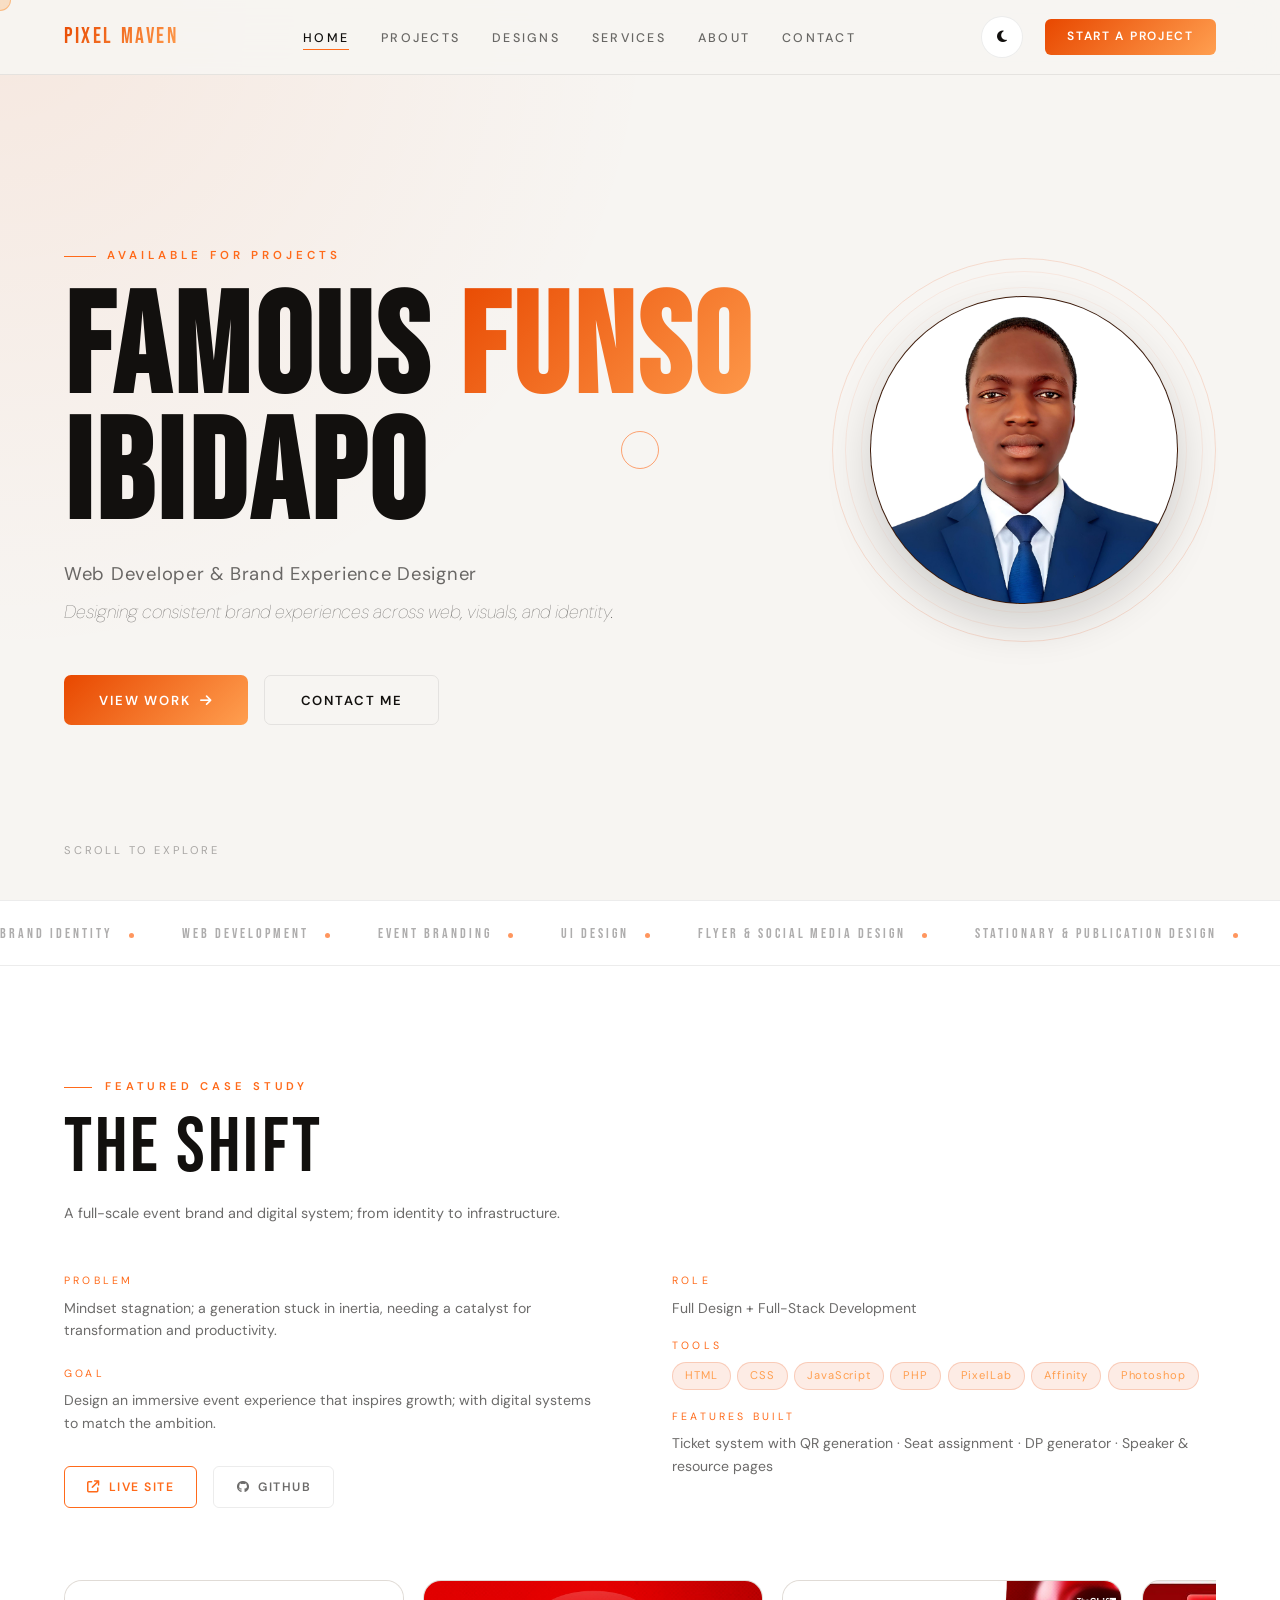
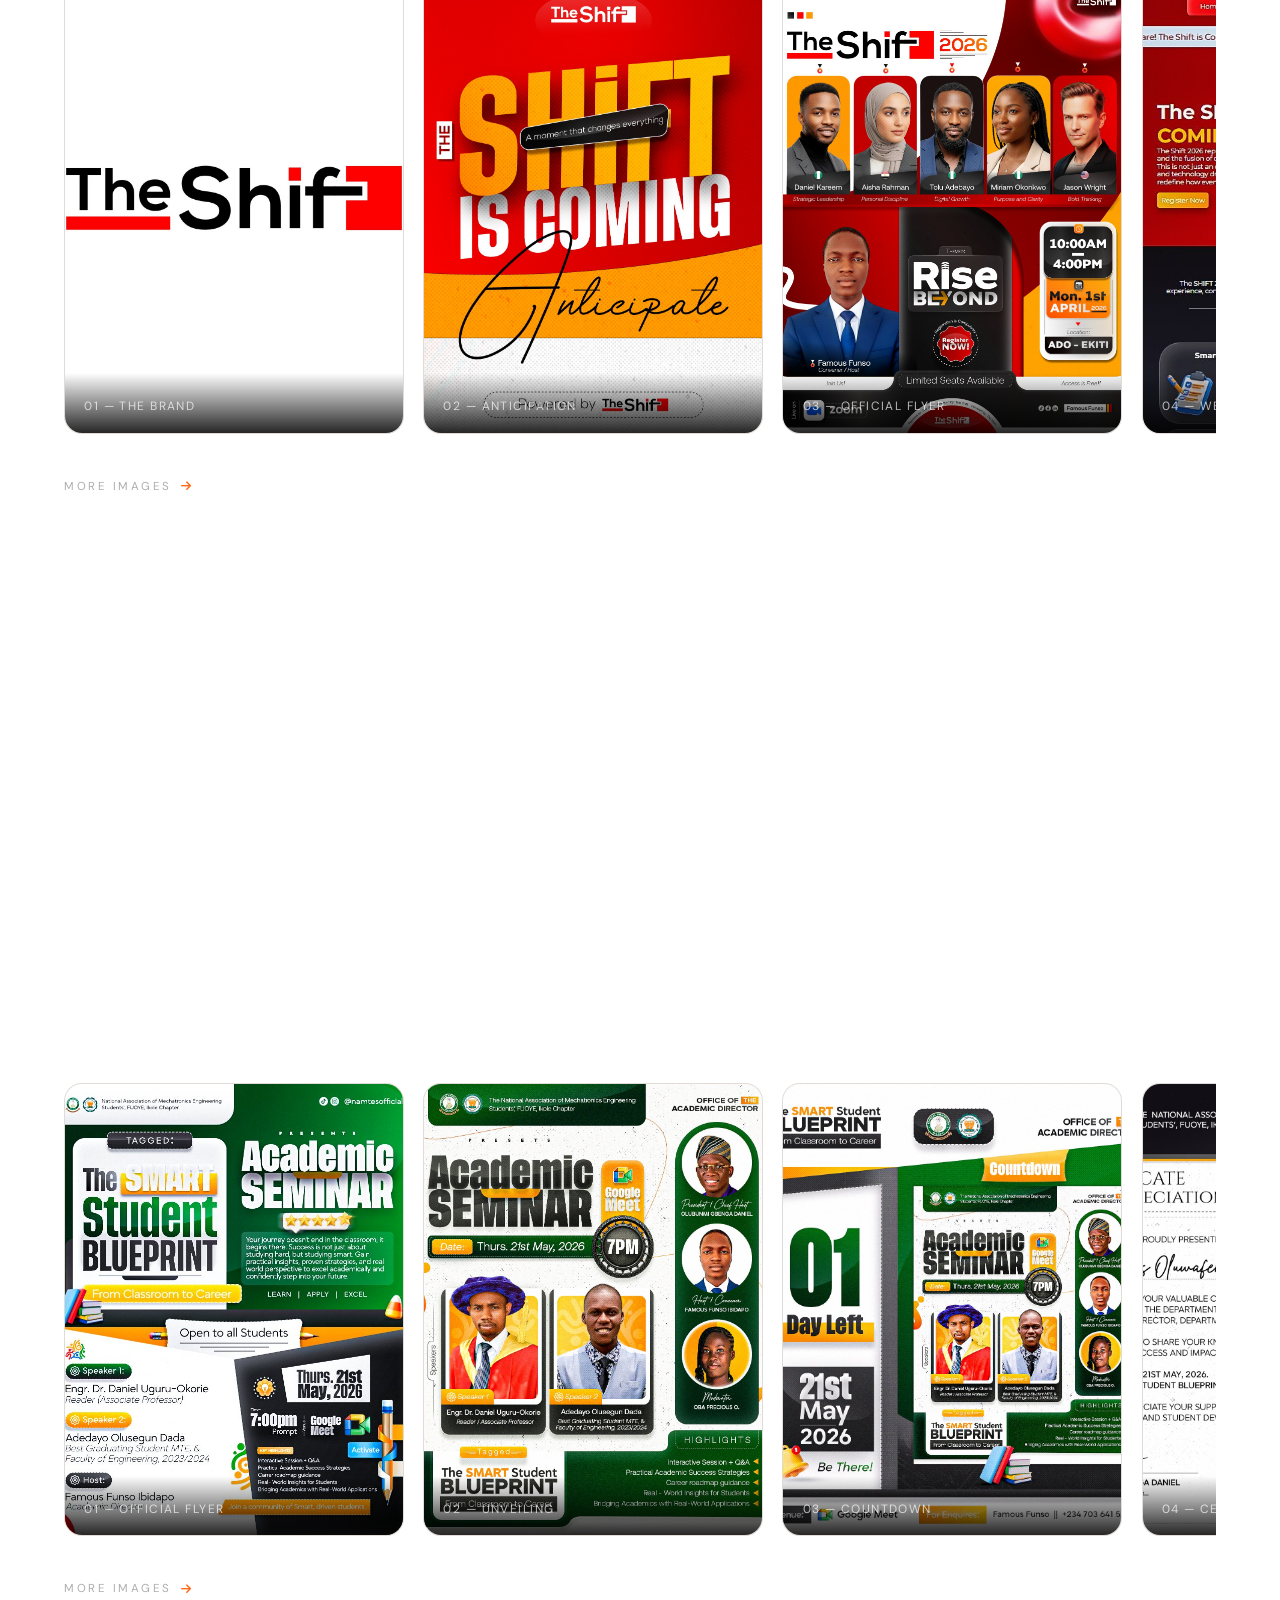
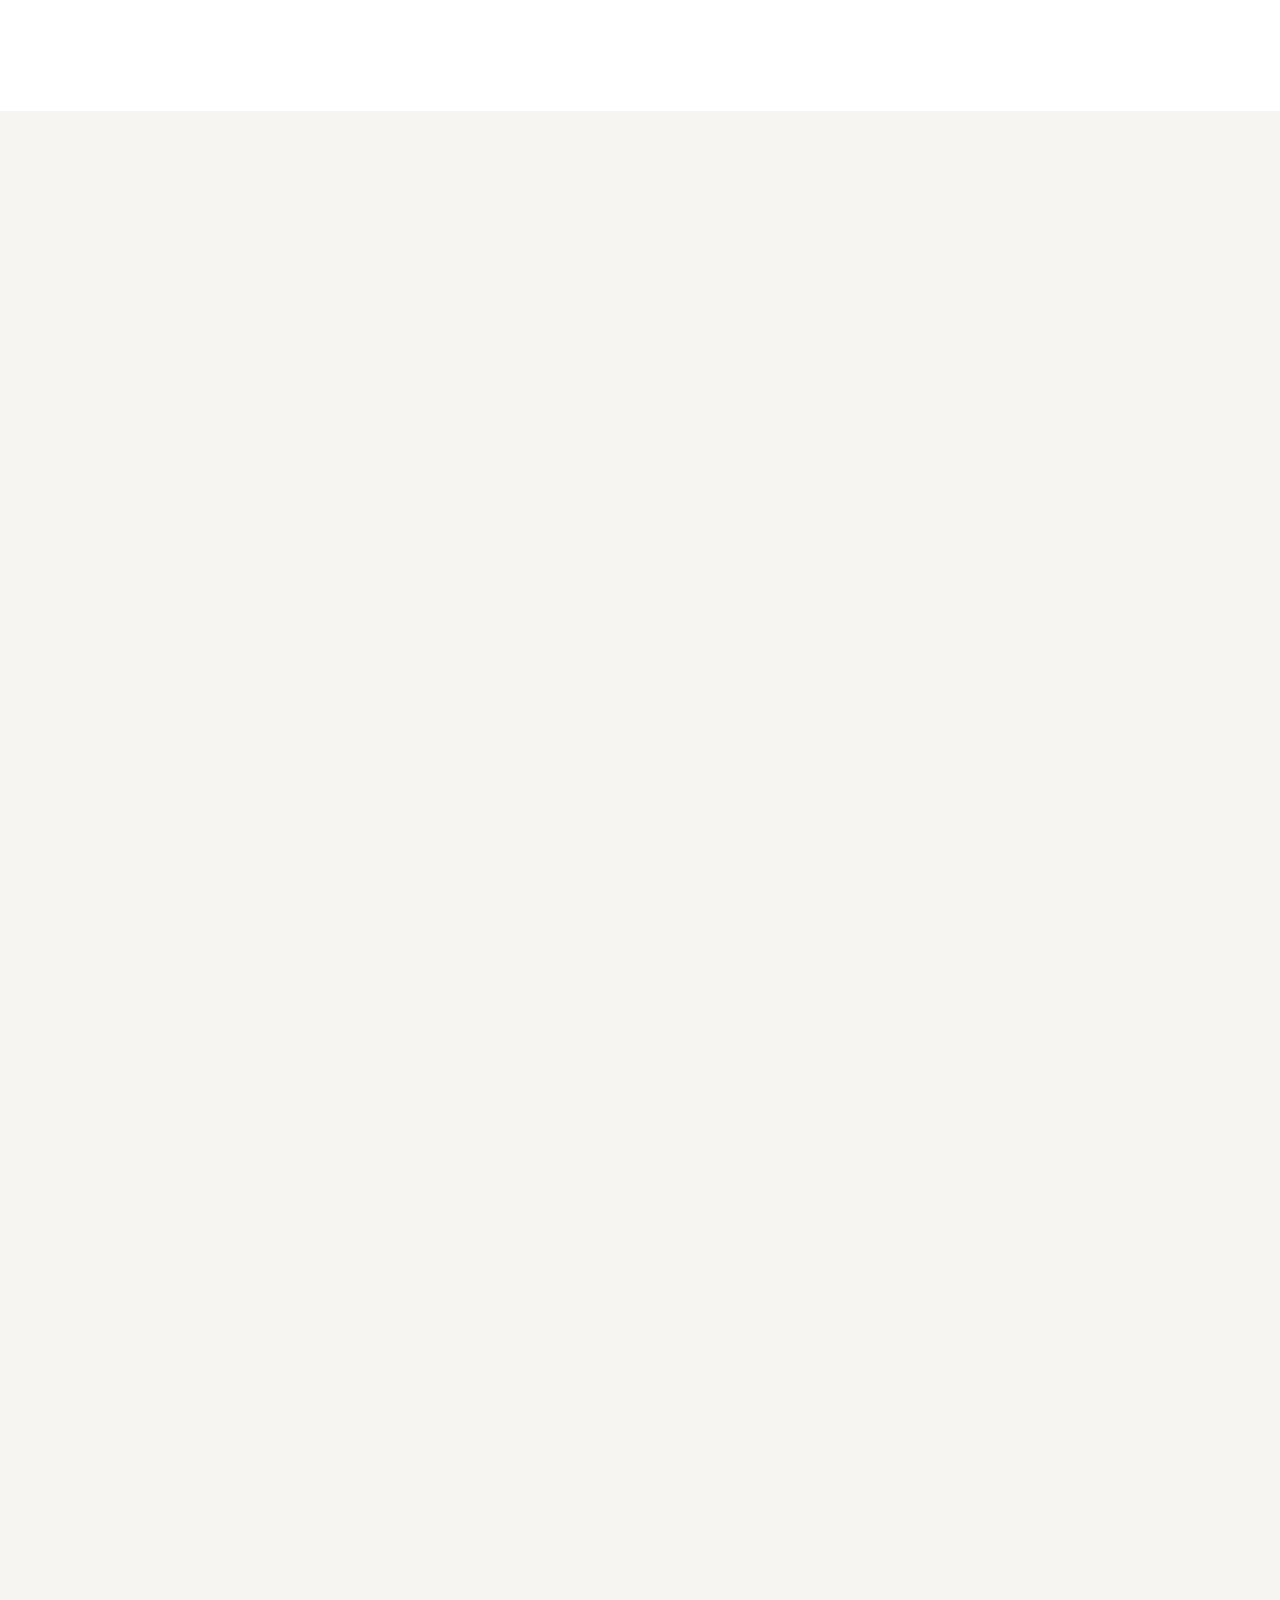
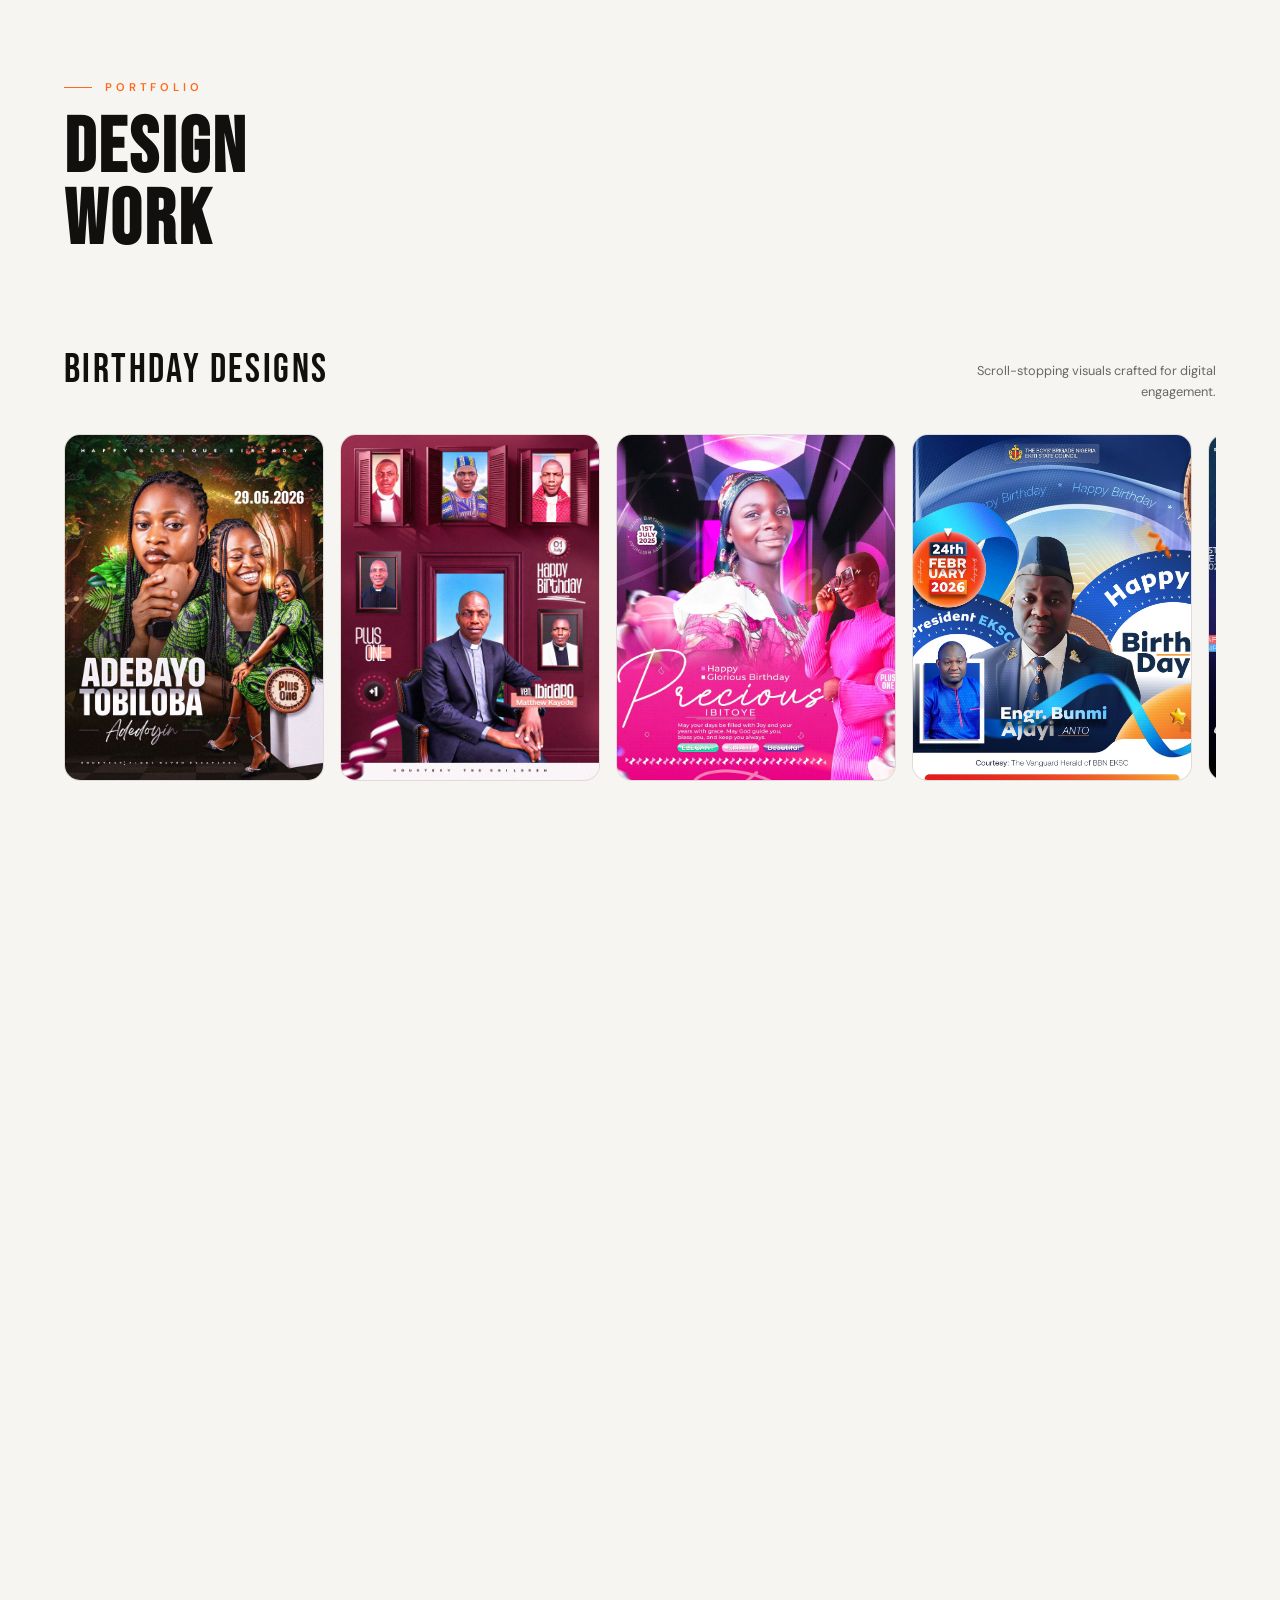
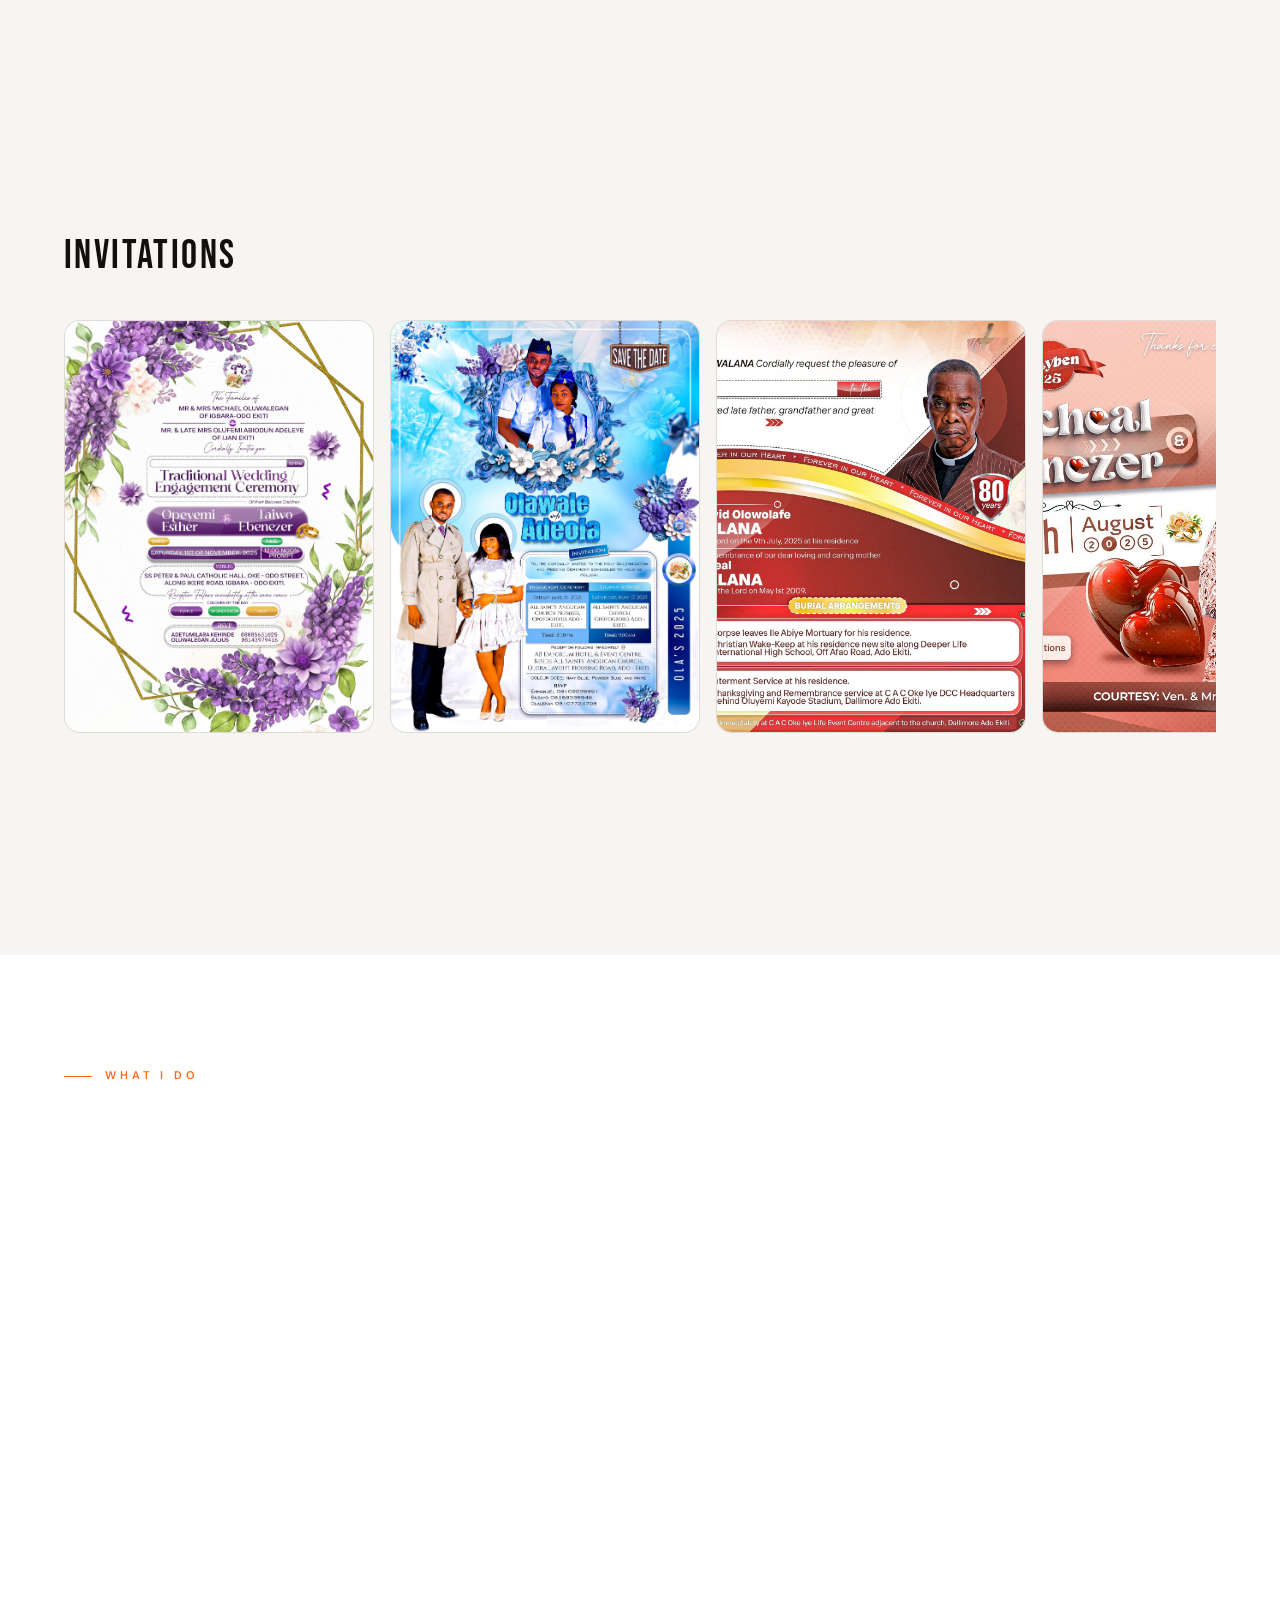
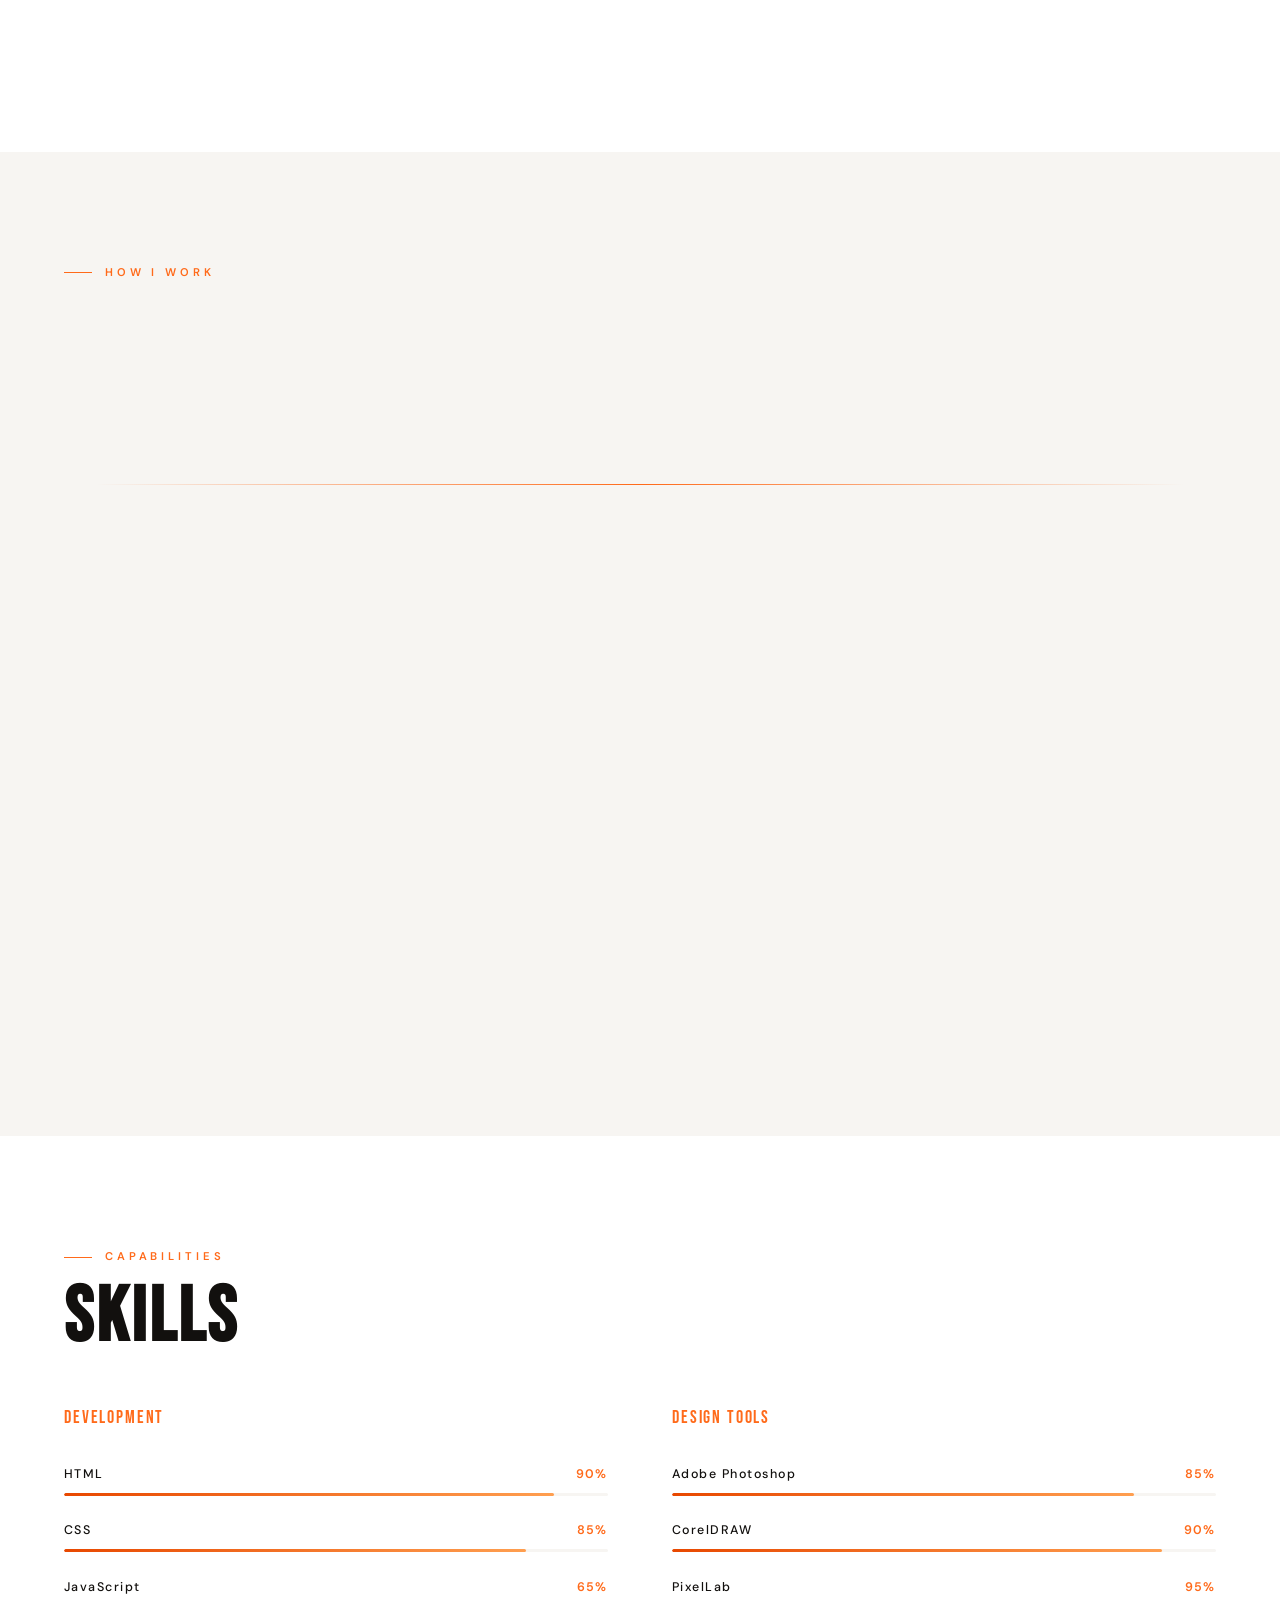
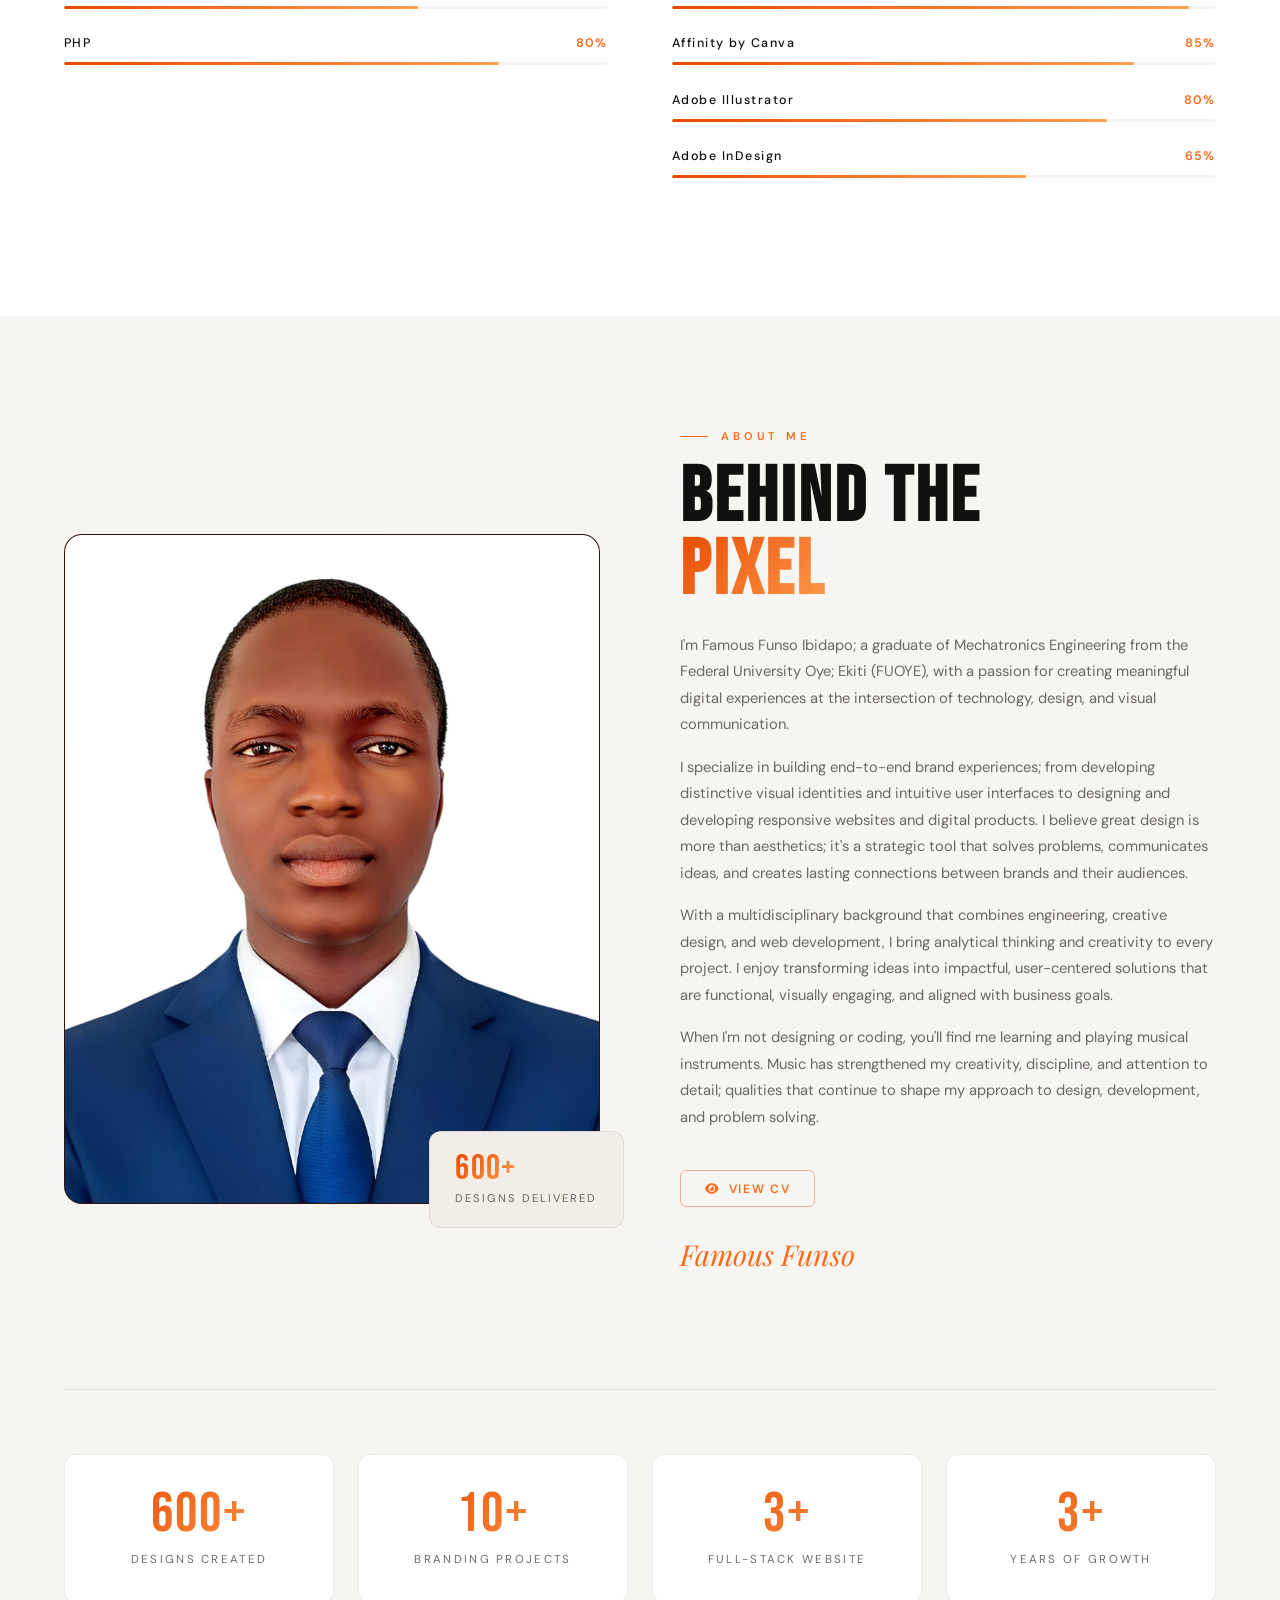
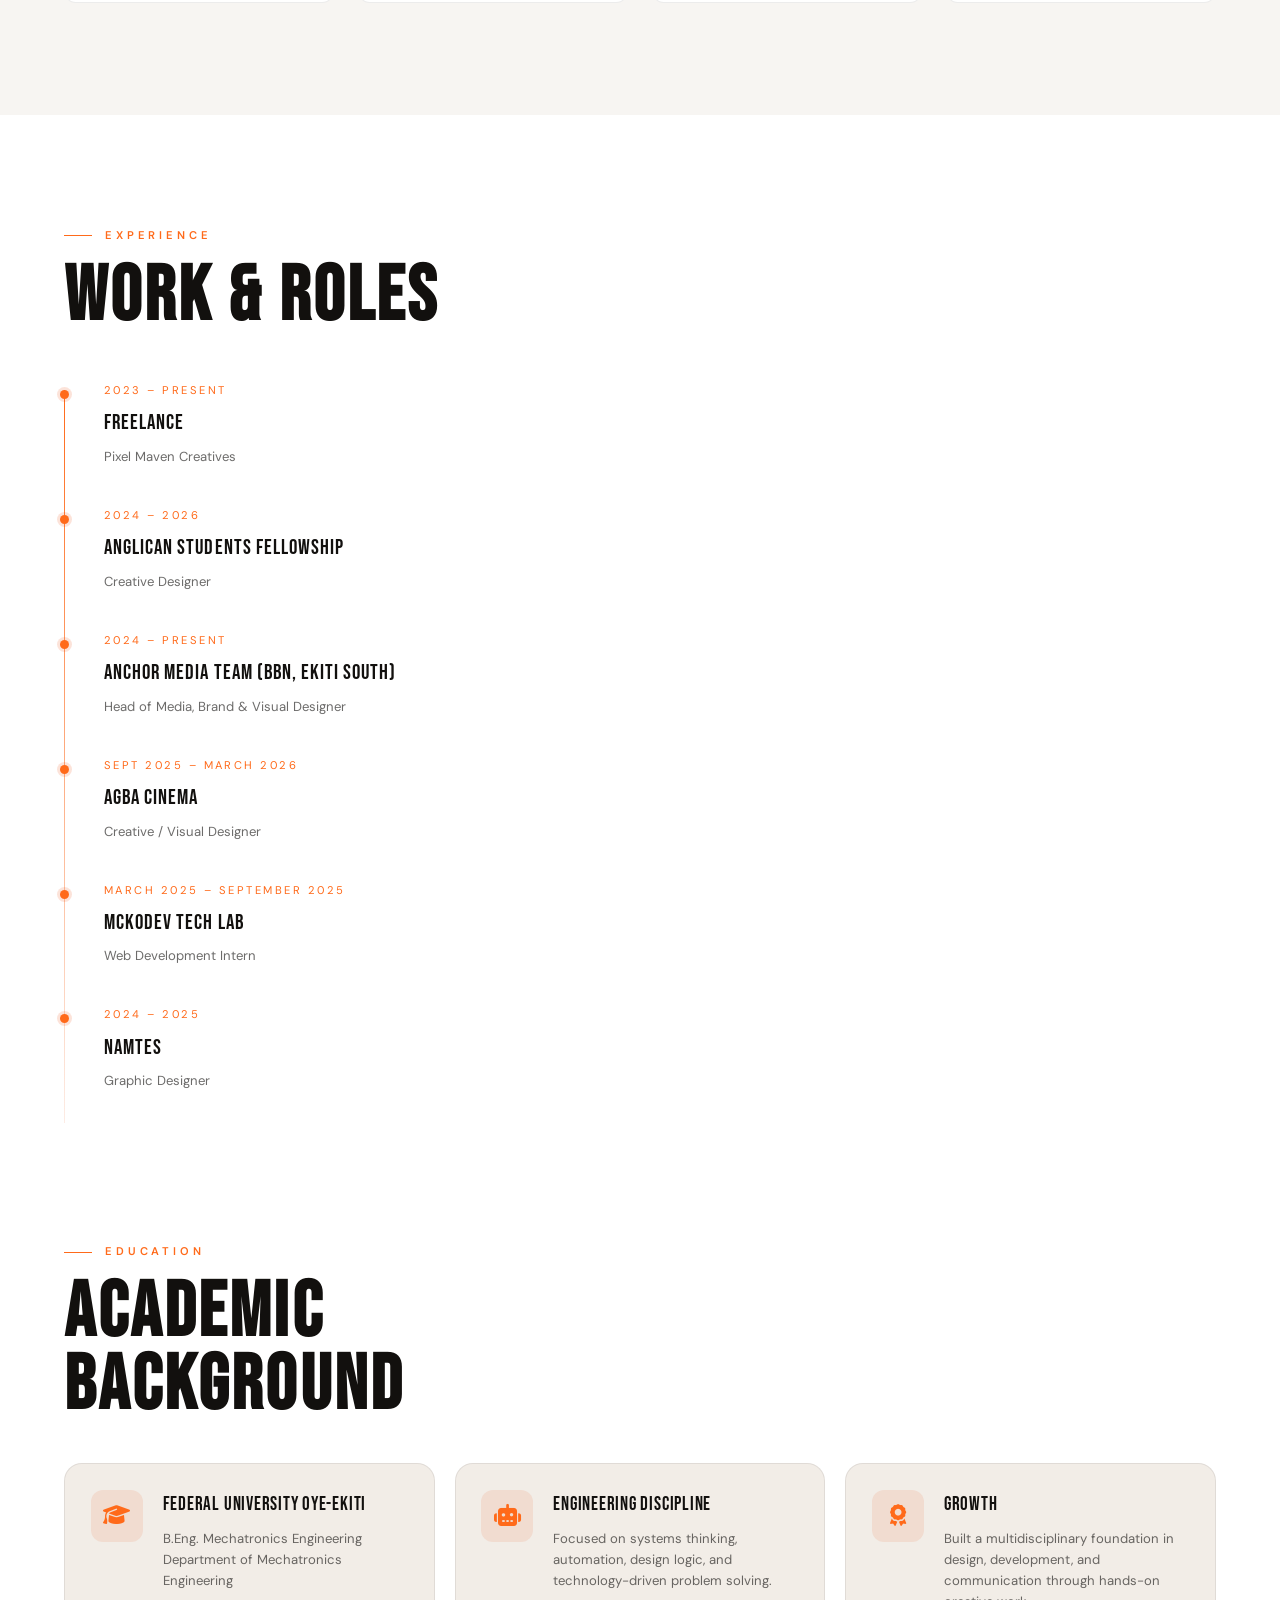
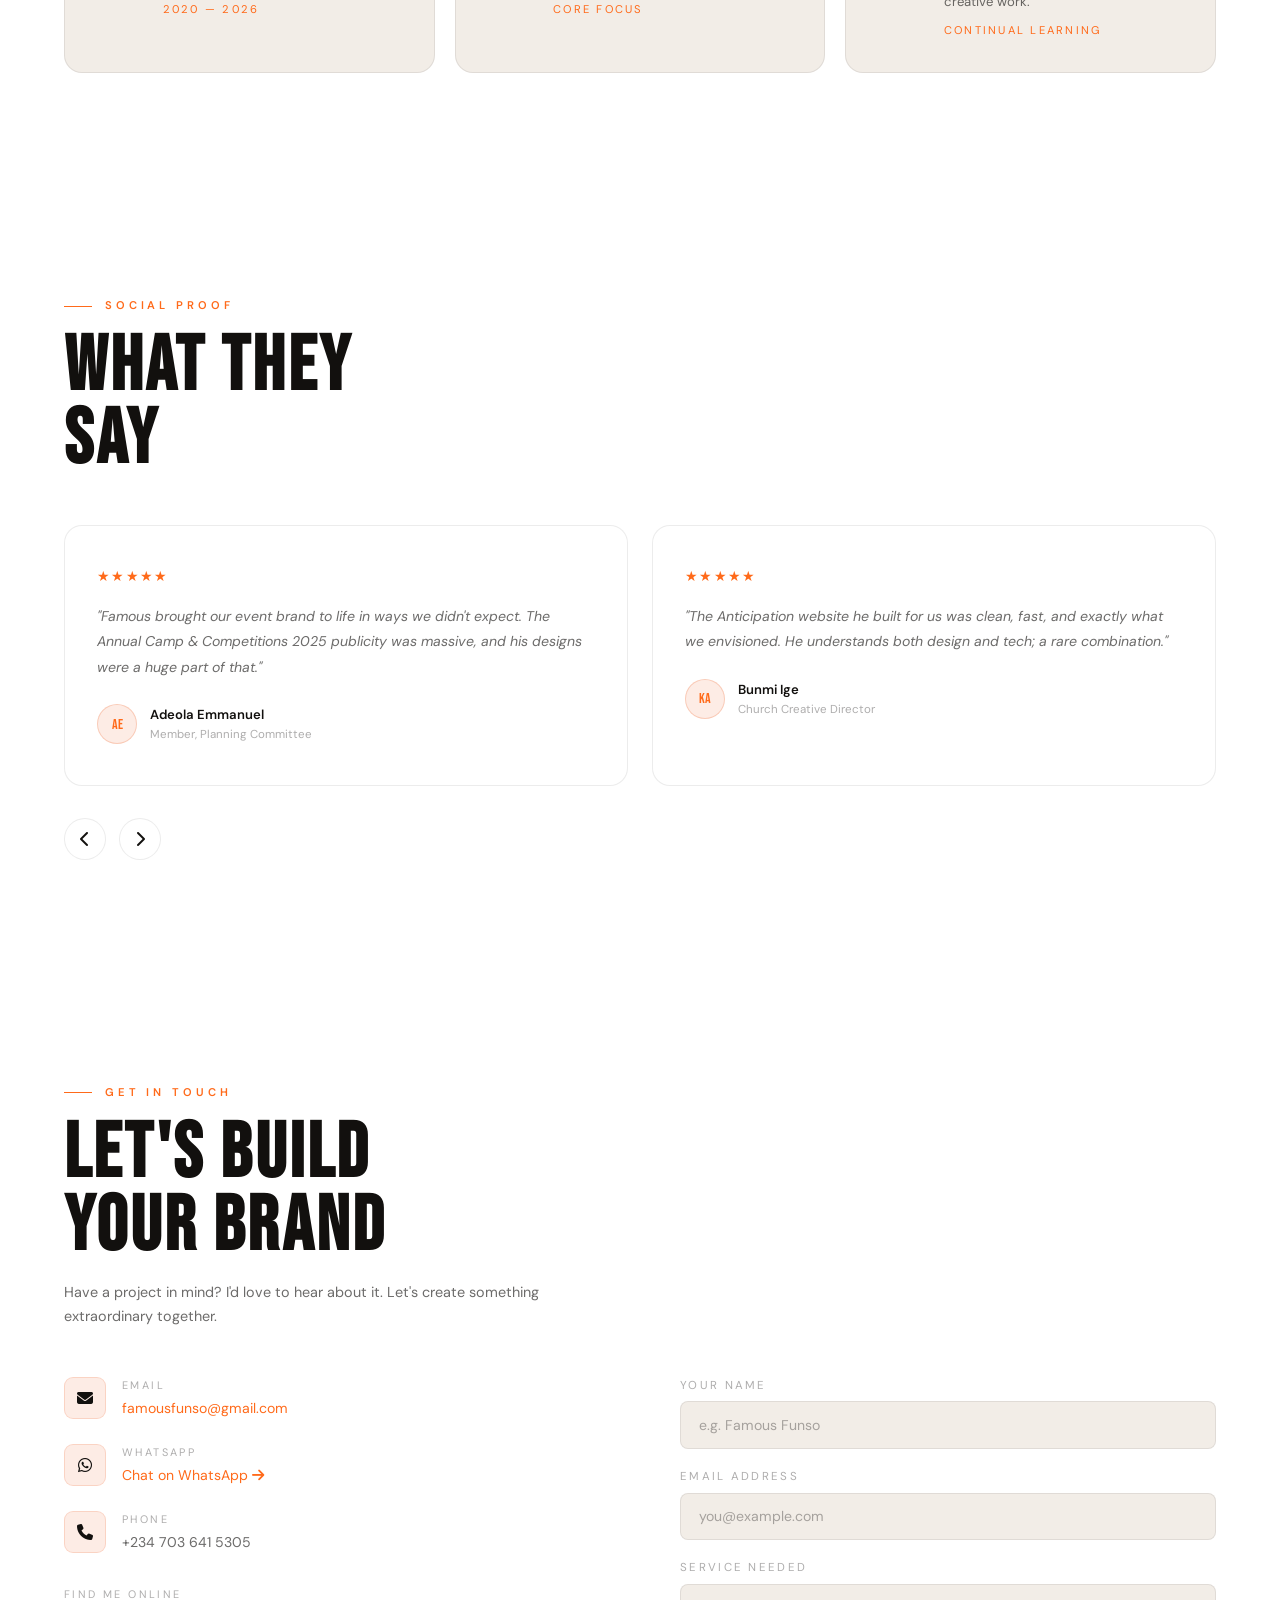
==== index.html @ fe200f29 "Update index.html" ====
<!DOCTYPE html>
<html lang="en" data-theme="light">
<head>
<meta charset="UTF-8" />
<meta name="google-site-verification" content="hGm3x51k2xwfCo3CudMogv5qcDW9ej8QgPy0dGPX6MQ" />
<meta name="viewport" content="width=device-width, initial-scale=1.0" />
<meta name="theme-color" content="#f7f5f2" />

<title>Graphic Designer in Nigeria | Event & Brand Visual Designer | Famous Funso</title>

<meta name="description" content="Famous Funso Ibidapo is a creative graphic designer and event visual designer in Nigeria, specialising in event branding, conference graphics, corporate visuals, promotional designs and digital media. Explore his portfolio and get in touch." />

<meta name="robots" content="index, follow" />

<link rel="canonical" href="https://bossfame.github.io/famousfunsoportfolio/" />

<meta property="og:type" content="website" />
<meta property="og:title" content="Famous Funso | Graphic Designer & Event Visual Designer" />
<meta property="og:description" content="Creative graphic design, event branding and corporate visual communication. Explore the portfolio of Famous Funso Ibidapo." />
<meta property="og:url" content="https://bossfame.github.io/famousfunsoportfolio/" />
<meta property="og:image" content="https://bossfame.github.io/famousfunsoportfolio/images/bossfame.jpg" />

<link rel="preconnect" href="https://fonts.googleapis.com" />
<link rel="preconnect" href="https://fonts.gstatic.com" crossorigin />
<link href="https://fonts.googleapis.com/css2?family=Bebas+Neue&family=DM+Sans:ital,wght@0,300;0,400;0,500;0,600;1,300&family=Playfair+Display:ital@1&display=swap" rel="stylesheet" />
<link rel="stylesheet" href="https://cdnjs.cloudflare.com/ajax/libs/font-awesome/6.5.2/css/all.min.css" crossorigin="anonymous" referrerpolicy="no-referrer" />
<link rel="stylesheet" href="style.css" />
</head>
<body>

<div id="cursor"></div>
<div id="cursor-ring"></div>

<div id="scroll-progress"></div>

<!-- PRELOADER -->
<div id="preloader">
  <div class="pre-logo">PIXEL MAVEN</div>
  <div class="pre-bar-wrap"><div class="pre-bar"></div></div>
  <div class="pre-count" id="pre-count">0%</div>
</div>

<!-- BACK TO TOP -->
<button id="back-top" aria-label="Back to top" onclick="window.scrollTo({top:0,behavior:'smooth'})"><i class="fa-solid fa-arrow-up"></i></button>

<nav id="main-nav">
  <div>
      <a href="#hero" class="nav-logo">PIXEL MAVEN</a>
  </div>

  <ul class="nav-links">
    <li><a href="#hero" class="nav-link active">Home</a></li>
    <li><a href="#projects" class="nav-link">Projects</a></li>
    <li><a href="#designs" class="nav-link">Designs</a></li>
    <li><a href="#services" class="nav-link">Services</a></li>
    <li><a href="#about" class="nav-link">About</a></li>
    <li><a href="#contact" class="nav-link">Contact</a></li>
  </ul>
  <div class="nav-right">
    <button class="theme-toggle" id="theme-toggle" aria-label="Toggle theme"><i class="fa-solid fa-moon"></i></button>
    <a href="#contact" class="nav-link nav-cta">Start a Project</a>
    <button class="hamburger" id="hamburger" aria-label="Menu">
      <span></span><span></span><span></span>
    </button>
  </div>
</nav>

<div class="mobile-menu" id="mobile-menu">
  <a href="#hero" onclick="closeMobile()">Home</a>
  <a href="#projects" onclick="closeMobile()">Projects</a>
  <a href="#designs" onclick="closeMobile()">Designs</a>
  <a href="#services" onclick="closeMobile()">Services</a>
  <a href="#about" onclick="closeMobile()">About</a>
  <a href="#contact" onclick="closeMobile()">Contact</a>
</div>


<section id="hero">
  <div class="hero-content">
    <div class="hero-eyebrow"><span></span>Available for Projects</div>
    <h1 class="hero-name">FAMOUS <em>FUNSO</em><br>IBIDAPO</h1>
    <p class="hero-title">Web Developer &amp; Brand Experience Designer</p>
    <p class="hero-tagline">Designing consistent brand experiences across web, visuals, and identity.</p>
    <div class="hero-ctas">
      <a href="#projects" class="btn-primary">View Work <i class="fa-solid fa-arrow-right"></i></a>
      <a href="#contact" class="btn-secondary">Contact Me</a>
    </div>
  </div>
  <div class="hero-decoration">
    <div class="hero-deco-ring">
      <div class="hero-avatar-placeholder">
        <img
          src="images/bossfame.jpg"
          alt="Famous Funso Ibidapo"
          loading="eager"
          decoding="async"
          fetchpriority="high"
          onerror="this.onerror=null;this.src='images/bossfame.jpg';"
          style="width:100%;height:100%;object-fit:cover;"
        />
      </div>
    </div>
  </div>
  <div class="hero-scroll-hint">
    Scroll to explore
  </div>
</section>

<!-- MARQUEE -->
<div class="marquee-strip" aria-hidden="true">
  <div class="marquee-inner">
    <span class="marquee-item">Brand Identity <span class="marquee-dot"></span></span>
    <span class="marquee-item">Web Development <span class="marquee-dot"></span></span>
    <span class="marquee-item">Event Branding <span class="marquee-dot"></span></span>
    <span class="marquee-item">UI Design <span class="marquee-dot"></span></span>
    <span class="marquee-item">Flyer & Social Media Design <span class="marquee-dot"></span></span>
    <span class="marquee-item">Stationary & Publication Design <span class="marquee-dot"></span></span>
    <span class="marquee-item">Visual Identity <span class="marquee-dot"></span></span>
    <span class="marquee-item">Pixel Marvel Creative <span class="marquee-dot"></span></span>
    <!-- duplicate for seamless loop -->
    <span class="marquee-item">Brand Identity <span class="marquee-dot"></span></span>
    <span class="marquee-item">Web Development <span class="marquee-dot"></span></span>
    <span class="marquee-item">Event Branding <span class="marquee-dot"></span></span>
    <span class="marquee-item">UI Design <span class="marquee-dot"></span></span>
    <span class="marquee-item">Flyer & Social Media Design <span class="marquee-dot"></span></span>
    <span class="marquee-item">Stationary & Publication Design <span class="marquee-dot"></span></span>
    <span class="marquee-item">Visual Identity <span class="marquee-dot"></span></span>
    
  </div>
</div>

<section id="projects">
  <div class="section-label">Featured Case Study</div>
  <div class="section-title reveal">THE SHIFT</div>
  <div class="section-sub reveal">A full-scale event brand and digital system; from identity to infrastructure.</div>

  <div class="case-study-header" style="margin-top:3rem;">
    <div class="reveal-left">
      <div class="meta-block">
        <div class="meta-label">Problem</div>
        <div class="meta-value">Mindset stagnation; a generation stuck in inertia, needing a catalyst for transformation and productivity.</div>
      </div>
      <div class="meta-block" style="margin-top:1.5rem;">
        <div class="meta-label">Goal</div>
        <div class="meta-value">Design an immersive event experience that inspires growth; with digital systems to match the ambition.</div>
      </div>
      <div class="case-study-links">
        <a href="comingSoon.html" class="btn-outline-orange"><i class="fa-solid fa-arrow-up-right-from-square"></i> Live Site</a>
        <a href="https://github.com/bossfame" class="btn-outline-white"><i class="fa-brands fa-github"></i> GitHub</a>
      </div>
    </div>
    <div class="reveal-right">
      <div class="meta-block">
        <div class="meta-label">Role</div>
        <div class="meta-value">Full Design + Full-Stack Development</div>
      </div>
      <div class="meta-block" style="margin-top:1.2rem;">
        <div class="meta-label">Tools</div>
        <div class="meta-tags">
          <span class="tag">HTML</span><span class="tag">CSS</span>
          <span class="tag">JavaScript</span><span class="tag">PHP</span>
          <span class="tag">PixelLab</span><span class="tag">Affinity</span>
          <span class="tag">Photoshop</span>
        </div>
      </div>
      <div class="meta-block" style="margin-top:1.2rem;">
        <div class="meta-label">Features Built</div>
        <div class="meta-value">Ticket system with QR generation · Seat assignment · DP generator · Speaker &amp; resource pages</div>
      </div>
    </div>
  </div>

  <!-- Gallery -->
  <div class="h-scroll-wrap reveal">
    <div class="h-scroll" id="project-gallery">
      <div class="h-scroll-item"><div class="h-scroll-placeholder"><img src="images/theShift.jpg"></div><div class="h-scroll-item-label">01 — The Brand</div></div>
      <div class="h-scroll-item"><div class="h-scroll-placeholder"><img src="images/theShiftAnticipate.jpg"></div><div class="h-scroll-item-label">02 — Anticipation</div></div>
      <div class="h-scroll-item"><div class="h-scroll-placeholder"><img src="images/officialShift.jpg"></div><div class="h-scroll-item-label">03 — Official Flyer</div></div>
      <div class="h-scroll-item"><div class="h-scroll-placeholder"><img src="images/theShiftHomepage.jpg"></div><div class="h-scroll-item-label">04 — Website UI</div></div>
      <div class="h-scroll-item"><div class="h-scroll-placeholder"><img src="images/theShiftSpeaker.jpg"></div><div class="h-scroll-item-label">05 — Speaker</div></div>
      <div class="h-scroll-item"><div class="h-scroll-placeholder"><img src="images/ticket1.jpg"></div><div class="h-scroll-item-label">06 — Ticket</div></div>
      <div class="h-scroll-item"><div class="h-scroll-placeholder"><img src="images/theShiftDp.jpg"></div><div class="h-scroll-item-label">07 — DP Generator</div></div>
      <!-- <div class="h-scroll-item"><div class="h-scroll-placeholder">Branding Kit</div><div class="h-scroll-item-label">10 — Brand Kit</div></div> -->
      <div class="h-scroll-item"><div class="h-scroll-placeholder"><img src="images/theShiftDday.jpg"></div><div class="h-scroll-item-label">08 — D-Day</div></div>
      <div class="h-scroll-item"><div class="h-scroll-placeholder"><img src="images/theShiftThanks.jpg"></div><div class="h-scroll-item-label">09 — Thanks</div></div>
    </div>
    <div class="gallery-hint" aria-hidden="true"><span>More images</span><i class="fa-solid fa-arrow-right"></i></div>
  </div>

  <!-- Academic Seminar -->
   <br>
   <br>
<div class="section-title reveal">NAMTES Academic Seminar</div>
<div class="section-sub reveal">Themed: The Smart Student Blueprint (From Classroom to Career)</div>

<div class="case-study-header" style="margin-top:3rem;">
  <div class="reveal-left">
    <div class="meta-block">
      <div class="meta-label">Problem</div>
      <div class="meta-value">
        The seminar needed a professional online presence to create awareness, build anticipation, and communicate essential event information in a clear and engaging way.
      </div>
    </div>

    <div class="meta-block" style="margin-top:1.5rem;">
      <div class="meta-label">Goal</div>
      <div class="meta-value">
        Develop a modern, responsive event landing page that enables users to generate personalised display pictures (DPs) for social media, encouraging them to share their participation and increase awareness of the event through peer-to-peer promotion.
      </div>
    </div>
      <div class="case-study-links">
        <a href="https://namtesacadseminar.rf.gd/" class="btn-outline-orange"><i class="fa-solid fa-arrow-up-right-from-square"></i> Live Site</a>
        <a href="https://github.com/bossfame" class="btn-outline-white"><i class="fa-brands fa-github"></i> GitHub</a>
      </div>
    </div>
    <div class="reveal-right">
      <div class="meta-block">
        <div class="meta-label">Role</div>
        <div class="meta-value">Full Design + Full-Stack Development</div>
      </div>
      <div class="meta-block" style="margin-top:1.2rem;">
        <div class="meta-label">Tools</div>
        <div class="meta-tags">
          <span class="tag">HTML</span><span class="tag">CSS</span>
          <span class="tag">JavaScript</span><span class="tag">PHP</span>
          <span class="tag">PixelLab</span><span class="tag">Affinity</span>
          <span class="tag">Photoshop</span>
        </div>
      </div>
      <div class="meta-block" style="margin-top:1.2rem;">
        <div class="meta-label">Features Built</div>
        <div class="meta-value">Ticket system with QR generation · Seat assignment · DP generator · Speaker &amp; resource pages</div>
      </div>
    </div>
  </div>

  <!-- Gallery -->
  <div class="h-scroll-wrap reveal">
    <div class="h-scroll" id="project-gallery">
      <div class="h-scroll-item"><div class="h-scroll-placeholder"><img src="images/officialAcad.jpg"></div><div class="h-scroll-item-label">01 — Official Flyer</div></div>
      <div class="h-scroll-item"><div class="h-scroll-placeholder"><img src="images/Acadofficial.jpg"></div><div class="h-scroll-item-label">02 — Unveiling</div></div>
      <div class="h-scroll-item"><div class="h-scroll-placeholder"><img src="images/AcadCountdown.jpg"></div><div class="h-scroll-item-label">03 — Countdown</div></div>
      <div class="h-scroll-item"><div class="h-scroll-placeholder"><img src="images/AcadCert.jpg"></div><div class="h-scroll-item-label">04 — Certificate</div></div>
      <div class="h-scroll-item"><div class="h-scroll-placeholder"><img src="images/AcadSpeaker.jpg"></div><div class="h-scroll-item-label">05 — Speaker</div></div>
      <div class="h-scroll-item"><div class="h-scroll-placeholder"><img src="images/AcadDP.jpg"></div><div class="h-scroll-item-label">06 — Dp Flyer</div></div>
      <div class="h-scroll-item"><div class="h-scroll-placeholder"><img src="images/acadAnticipate.jpg"></div><div class="h-scroll-item-label">07 — Anticipate</div></div>
      <div class="h-scroll-item"><div class="h-scroll-placeholder"><img src="images/acadAttendees.jpg"></div><div class="h-scroll-item-label">08 — Attendees</div></div>
    </div>
    <div class="gallery-hint" aria-hidden="true"><span>More images</span><i class="fa-solid fa-arrow-right"></i></div>
  </div>
</section> <!-- closes #projects -->

<!-- Event Designs -->
<section id="event-designs" style="background:var(--bg-base);">
  <div class="design-category1 reveal">
    <div class="design-cat-header">
      <div class="section-title">Event Designs</div>
      <div class="design-cat-desc">Full-scale event identities from concept to print.<br></div>
    </div>

    <div class="design-cat-title reveal">2025 Events Camp & Competitions</div>
    <div class="h-scroll">
      <div class="h-scroll-item" style="flex:0 0 clamp(200px,28vw,300px)"><div class="h-scroll-placeholder"><img src="images/eksbc1.jpg" alt="Event design 1" loading="lazy" decoding="async"></div></div>
      <div class="h-scroll-item" style="flex:0 0 clamp(200px,28vw,300px)"><div class="h-scroll-placeholder"><img src="images/eksbc2.jpg" alt="Event design 2" loading="lazy" decoding="async"></div></div>
      <div class="h-scroll-item" style="flex:0 0 clamp(200px,28vw,300px);"><div class="h-scroll-placeholder"><img src="images/eksbc3.jpg" alt="Event design 3" loading="lazy" decoding="async"></div></div>
      <div class="h-scroll-item" style="flex:0 0 clamp(200px,28vw,300px);"><div class="h-scroll-placeholder"><img src="images/eksbc4.jpg" alt="Event design 4" loading="lazy" decoding="async"></div></div>
      <div class="h-scroll-item" style="flex:0 0 clamp(200px,28vw,300px);"><div class="h-scroll-placeholder"><img src="images/eksbc5.jpg" alt="Event design 5" loading="lazy" decoding="async"></div></div>
      <div class="h-scroll-item" style="flex:0 0 clamp(200px,28vw,300px);"><div class="h-scroll-placeholder"><img src="images/eksbc6.jpg" alt="Event design 6" loading="lazy" decoding="async"></div></div>
    </div>

    <div class="design-cat-title reveal">Regimental Music</div>
    <div class="h-scroll">
      <div class="h-scroll-item" style="flex:0 0 clamp(200px,28vw,300px);aspect-ratio:8/11;"><div class="h-scroll-placeholder"><img src="images/regimental1.jpg" alt="Regimental music design 1" loading="lazy" decoding="async"></div></div>
      <div class="h-scroll-item" style="flex:0 0 clamp(200px,28vw,300px);aspect-ratio:4/5;"><div class="h-scroll-placeholder"><img src="images/regimental2.jpg" alt="Regimental music design 2" loading="lazy" decoding="async"></div></div>
      <div class="h-scroll-item" style="flex:0 0 clamp(200px,28vw,300px);aspect-ratio:2/3;"><div class="h-scroll-placeholder"><img src="images/regimental3.jpg" alt="Regimental music design 3" loading="lazy" decoding="async"></div></div>
      <div class="h-scroll-item" style="flex:0 0 clamp(200px,28vw,300px);aspect-ratio:2/3;"><div class="h-scroll-placeholder"><img src="images/regimental4.jpg" alt="Regimental music design 4" loading="lazy" decoding="async"></div></div>
    </div>
  </div>
</section>

<!-- Designs -->
<section id="designs">
  <div class="section-label">Portfolio</div>
  <h2 class="section-title reveal">DESIGN<br>WORK</h2>

  <!-- Birthday Design -->
  <div class="design-category reveal" style="margin-top:3.5rem;">
    <div class="design-cat-header">
      <div class="design-cat-title">Birthday Designs</div>
      <div class="design-cat-desc">Scroll-stopping visuals crafted for digital engagement.</div>
    </div>
    <div class="h-scroll">
      <div class="h-scroll-item"><div class="h-scroll-placeholder"><img src="images/bd1.jpg"></div></div>
      <div class="h-scroll-item"><div class="h-scroll-placeholder"><img src="images/bd2.jpg"></div></div>
      <div class="h-scroll-item" style="flex:0 0 clamp(180px,26vw,280px);aspect-ratio:1/1;"><div class="h-scroll-placeholder"><img src="images/bd3.jpg"></div></div>
      <div class="h-scroll-item" style="flex:0 0 clamp(180px,26vw,280px);aspect-ratio:1/1;"><div class="h-scroll-placeholder"><img src="images/bd4.jpg"></div></div>
      <div class="h-scroll-item" style="flex:0 0 clamp(180px,26vw,280px);aspect-ratio:1/1;"><div class="h-scroll-placeholder"><img src="images/bd5.jpg"></div></div>
      <div class="h-scroll-item" style="flex:0 0 clamp(180px,26vw,280px);aspect-ratio:1/1;"><div class="h-scroll-placeholder"><img src="images/bd6.jpg"></div></div>
      <div class="h-scroll-item" style="flex:0 0 clamp(180px,26vw,280px);aspect-ratio:1/1;"><div class="h-scroll-placeholder"><img src="images/bd7.jpg"></div></div>
      <div class="h-scroll-item"><div class="h-scroll-placeholder"><img src="images/bd8.jpg"></div></div>
      <div class="h-scroll-item" style="flex:0 0 clamp(180px,26vw,280px);aspect-ratio:1/1;"><div class="h-scroll-placeholder"><img src="images/bd9.jpg"></div></div>
    </div>
  </div>


  <!-- Business Ads -->
  <div class="design-category reveal">
    <div class="design-cat-header">
      <div class="design-cat-title">Advertisement Flyer</div>
      <div class="design-cat-desc">Commercial visuals that convert attention into action.</div>
    </div>
    <div class="h-scroll">
      <div class="h-scroll-item"><img src="images/val.jpg"><div class="h-scroll-placeholder">Ad 01</div></div>
      <div class="h-scroll-item"><img src="images/mil.jpg"><div class="h-scroll-placeholder">Ad 02</div></div>
      <div class="h-scroll-item" style="align-items: center;"><img src="images/owa.jpg"><div class="h-scroll-placeholder">Ad 03</div></div>
      <div class="h-scroll-item"><img src="images/tut1.jpg"><div class="h-scroll-placeholder">Ad 04</div></div>
      <div class="h-scroll-item"><img src="images/tut2.jpg"><div class="h-scroll-placeholder">Ad 05</div></div>
      <div class="h-scroll-item" style="aspect-ratio:1/1;"><img src="images/ad1.jpg"><div class="h-scroll-placeholder">Ad 06</div></div>
      <div class="h-scroll-item"><img src="images/ad2.jpg"><div class="h-scroll-placeholder">Ad 07</div></div>
      <div class="h-scroll-item"><img src="images/ad3.jpg"><div class="h-scroll-placeholder">Ad 08</div></div>
      <div class="h-scroll-item"><img src="images/ad4.jpg"><div class="h-scroll-placeholder">Ad 09</div></div>
      <div class="h-scroll-item"><img src="images/ad10.jpg"><div class="h-scroll-placeholder">Ad 10</div></div>
      <div class="h-scroll-item"><img src="images/ad11.jpg"><div class="h-scroll-placeholder">Ad 11</div></div>
      <div class="h-scroll-item"><img src="images/ad12.jpg"><div class="h-scroll-placeholder">Ad 12</div></div>
    </div>
  </div>

  <!-- Church Branding -->
  <div class="design-category reveal">
    <div class="design-cat-header">
      <div class="design-cat-title">Church Branding</div>
      <div class="design-cat-desc">Faith-centered visual identities built with reverence and clarity.</div>
    </div>
    <div class="h-scroll">
      <div class="h-scroll-item" style="flex:0 0 clamp(200px,28vw,310px);"><div class="h-scroll-placeholder"><img src="images/church1.jpg"></div></div>
      <div class="h-scroll-item" style="flex:0 0 clamp(200px,28vw,310px);"><div class="h-scroll-placeholder"><img src="images/church2.jpg"></div></div>
      <div class="h-scroll-item" style="flex:0 0 clamp(200px,28vw,310px);"><div class="h-scroll-placeholder"><img src="images/church3.jpg"></div></div>
      <div class="h-scroll-item" style="flex:0 0 clamp(200px,28vw,310px);"><div class="h-scroll-placeholder"><img src="images/church4.jpg"></div></div>
      <div class="h-scroll-item" style="flex:0 0 clamp(200px,28vw,310px);"><div class="h-scroll-placeholder"><img src="images/church5.jpg"></div></div>
      <div class="h-scroll-item" style="flex:0 0 clamp(200px,28vw,310px);"><div class="h-scroll-placeholder"><img src="images/church6.jpg"></div></div>
      <div class="h-scroll-item" style="flex:0 0 clamp(200px,28vw,310px);"><div class="h-scroll-placeholder"><img src="images/church7.jpg"></div></div>
      <div class="h-scroll-item"><div class="h-scroll-placeholder"><img src="images/church8.jpg"></div></div>
      <div class="h-scroll-item" style="flex:0 0 clamp(200px,28vw,310px);"><div class="h-scroll-placeholder"><img src="images/church10.jpg"></div></div>
    </div>
  </div>

    <div class="design-category reveal">
    <div class="design-cat-header">
      <div class="design-cat-title">Banner</div>
      <!-- <div class="design-cat-desc">Faith-centered visual identities built with reverence and clarity.</div> -->
    </div>
    <div class="h-scroll">
      <div class="h-scroll-item" style="flex:0 0 clamp(200px,28vw,310px);"><div class="h-scroll-placeholder"><img src="images/banner1.jpg"></div></div>
      <div class="h-scroll-item" style="flex:0 0 clamp(200px,28vw,310px);"><div class="h-scroll-placeholder"><img src="images/banner2.jpg"></div></div>
      <div class="h-scroll-item" style="flex:0 0 clamp(200px,28vw,310px);"><div class="h-scroll-placeholder"><img src="images/banner3.jpg"></div></div>
      <div class="h-scroll-item" style="flex:0 0 clamp(200px,28vw,310px);"><div class="h-scroll-placeholder"><img src="images/banner4.jpg"></div></div>
      <div class="h-scroll-item" style="flex:0 0 clamp(200px,28vw,310px);"><div class="h-scroll-placeholder"><img src="images/banner5.jpg"></div></div>
      <div class="h-scroll-item" style="flex:0 0 clamp(200px,28vw,310px);"><div class="h-scroll-placeholder"><img src="images/banner6.jpg"></div></div>
    </div>
  </div>

    <!-- New Month -->
  <div class="design-category reveal">
    <div class="design-cat-header">
      <div class="design-cat-title">New Month</div>
      <!-- <div class="design-cat-desc">Faith-centered visual identities built with reverence and clarity.</div> -->
    </div>
    <div class="h-scroll">
      <div class="h-scroll-item" style="flex:0 0 clamp(200px,28vw,310px);"><div class="h-scroll-placeholder"><img src="images/nm1.jpg"></div></div>
      <div class="h-scroll-item" style="flex:0 0 clamp(200px,28vw,310px);"><div class="h-scroll-placeholder"><img src="images/nm2.jpg"></div></div>
      <div class="h-scroll-item" style="flex:0 0 clamp(200px,28vw,310px);"><div class="h-scroll-placeholder"><img src="images/nm3.jpg"></div></div>
      <div class="h-scroll-item" style="flex:0 0 clamp(200px,28vw,310px);"><div class="h-scroll-placeholder"><img src="images/nm4.jpg"></div></div>
      <div class="h-scroll-item" style="flex:0 0 clamp(200px,28vw,310px);"><div class="h-scroll-placeholder"><img src="images/nm5.jpg"></div></div>
      <div class="h-scroll-item" style="flex:0 0 clamp(200px,28vw,310px);"><div class="h-scroll-placeholder"><img src="images/nm6.jpg"></div></div>

    </div>
  </div>


    <!-- Invitation -->
  <div class="design-category reveal">
    <div class="design-cat-header">
      <div class="design-cat-title">Invitations</div>
      <!-- <div class="design-cat-desc">Faith-centered visual identities built with reverence and clarity.</div> -->
    </div>
    <div class="h-scroll">
      <div class="h-scroll-item" style="flex:0 0 clamp(200px,28vw,310px);"><div class="h-scroll-placeholder"><img src="images/iv2.jpg"></div></div>
      <div class="h-scroll-item" style="flex:0 0 clamp(200px,28vw,310px);"><div class="h-scroll-placeholder"><img src="images/iv3.jpg"></div></div>
      <div class="h-scroll-item" style="flex:0 0 clamp(200px,28vw,310px);"><div class="h-scroll-placeholder"><img src="images/iv1.jpg"></div></div>
      <div class="h-scroll-item" style="flex:0 0 clamp(200px,28vw,310px);"><div class="h-scroll-placeholder"><img src="images/iv4.jpg"></div></div>
      <div class="h-scroll-item" style="flex:0 0 clamp(200px,28vw,310px);"><div class="h-scroll-placeholder"><img src="images/iv5.jpg"></div></div>
      <div class="h-scroll-item" style="flex:0 0 clamp(200px,28vw,310px);"><div class="h-scroll-placeholder"><img src="images/iv6.jpg"></div></div>
    </div>
  </div>
</section>

<!-- Services -->
<section id="services">
  <div class="section-label">What I Do</div>
  <h2 class="section-title reveal">SERVICES</h2>
  <p class="section-sub reveal">Every engagement is built around your brand's unique needs; strategic, intentional, and pixel-perfect.</p>

  <div class="services-grid">
    <div class="service-card reveal">
      <div class="service-icon"><i class="fa-solid fa-pen-ruler"></i></div>
      <div class="service-name">Brand Identity Design</div>
      <p class="service-desc">Complete visual systems: logos, typography, colour palettes, guidelines; that speak your brand's truth consistently across every touchpoint.</p>
    </div>
    <div class="service-card reveal">
      <div class="service-icon"><i class="fa-solid fa-broadcast-tower"></i></div>
      <div class="service-name">Event Branding</div>
      <p class="service-desc">End-to-end event identities: from anticipation flyers, Official flyers and programmes to digital systems that manage tickets, seats, and attendees.</p>
    </div>
    <div class="service-card reveal">
      <div class="service-icon"><i class="fa-solid fa-code"></i></div>
      <div class="service-name">Website Development</div>
      <p class="service-desc">Full-stack web experiences: fast, responsive, and beautifully designed; built with modern technologies and tailored to your goals.</p>
    </div>
    <div class="service-card reveal">
      <div class="service-icon"><i class="fa-solid fa-bullhorn"></i></div>
      <div class="service-name">Flyer & Social Media Design</div>
      <p class="service-desc">Scroll-stopping visuals optimised for digital platforms; social posts, ads, banners, and campaigns that demand attention.</p>
    </div>
  </div>
</section>

<!-- Process -->
<section id="process">
  <div class="section-label">How I Work</div>
  <h2 class="section-title reveal">THE PROCESS</h2>
  <p class="section-sub reveal">Every project follows a deliberate rhythm; from the first conversation to the final pixel.</p>

  <div class="process-steps">
    <div class="process-step reveal">
      <div class="step-number">01</div>
      <div class="step-dot"></div>
      <div class="step-title">DISCOVERY</div>
      <div class="step-desc">Deep-dive into your brand, audience, goals, and constraints. No assumptions; only listening to client's brief.</div>
    </div>
    <div class="process-step reveal">
      <div class="step-number">02</div>
      <span class="step-dot"></span>
      <div class="step-title">RESEARCH</div>
      <div class="step-desc">Getting inspiration from various design and moodboard then coming up with a draft</div>
    </div>
    <div class="process-step reveal">
      <div class="step-number">03</div>
      <span class="step-dot"></span>
      <div class="step-title">DESIGN</div>
      <div class="step-desc">Building a consistent visual identity; from moodboards to polished, production ready assets.</div>
    </div>
    <div class="process-step reveal">
      <div class="step-number">04</div>
      <span class="step-dot"></span>
      <div class="step-title">DEVELOPMENT</div>
      <div class="step-desc">Translating design into functional, high-performance digital systems (where applicable). Code that works as beautifully as it looks.</div>
    </div>
    <div class="process-step reveal">
      <div class="step-number">05</div>
      <span class="step-dot"></span>
      <div class="step-title">DELIVERY</div>
      <div class="step-desc">Final execution, testing, refinement, and handoff. You leave with something that exceeds expectations.</div>
    </div>
  </div>
</section>


<!-- Skills -->
<section id="skills">
  <div class="section-label">Capabilities</div>
  <h2 class="section-title reveal">SKILLS</h2>

  <div class="skills-grid">
    <div class="reveal-left">
      <div class="skills-group-title">DEVELOPMENT</div>
      <div class="skill-item">
        <div class="skill-meta"><span class="skill-name">HTML</span><span class="skill-pct">90%</span></div>
        <div class="skill-track"><div class="skill-fill" data-pct="90"></div></div>
      </div>
      <div class="skill-item">
        <div class="skill-meta"><span class="skill-name">CSS</span><span class="skill-pct">85%</span></div>
        <div class="skill-track"><div class="skill-fill" data-pct="85"></div></div>
      </div>
      <div class="skill-item">
        <div class="skill-meta"><span class="skill-name">JavaScript</span><span class="skill-pct">65%</span></div>
        <div class="skill-track"><div class="skill-fill" data-pct="65"></div></div>
      </div>
      <div class="skill-item">
        <div class="skill-meta"><span class="skill-name">PHP</span><span class="skill-pct">80%</span></div>
        <div class="skill-track"><div class="skill-fill" data-pct="80"></div></div>
      </div>
    </div>
    <div class="reveal-right">
      <div class="skills-group-title">DESIGN TOOLS</div>
      <div class="skill-item">
        <div class="skill-meta"><span class="skill-name">Adobe Photoshop</span><span class="skill-pct">85%</span></div>
        <div class="skill-track"><div class="skill-fill" data-pct="85"></div></div>
      </div>
      <div class="skill-item">
        <div class="skill-meta"><span class="skill-name">CorelDRAW</span><span class="skill-pct">90%</span></div>
        <div class="skill-track"><div class="skill-fill" data-pct="90"></div></div>
      </div>
      <div class="skill-item">
        <div class="skill-meta"><span class="skill-name">PixelLab</span><span class="skill-pct">95%</span></div>
        <div class="skill-track"><div class="skill-fill" data-pct="95"></div></div>
      </div>
      <div class="skill-item">
        <div class="skill-meta"><span class="skill-name">Affinity by Canva</span><span class="skill-pct">85%</span></div>
        <div class="skill-track"><div class="skill-fill" data-pct="85"></div></div>
      </div>
      <div class="skill-item">
        <div class="skill-meta"><span class="skill-name">Adobe Illustrator</span><span class="skill-pct">80%</span></div>
        <div class="skill-track"><div class="skill-fill" data-pct="80"></div></div>
      </div>
      <div class="skill-item">
        <div class="skill-meta"><span class="skill-name">Adobe InDesign</span><span class="skill-pct">65%</span></div>
        <div class="skill-track"><div class="skill-fill" data-pct="65"></div></div>
      </div>
    </div>
  </div>
</section>

<!-- ============================================================
     ABOUT
     ============================================================ -->
<section id="about">
  <div class="about-grid">
    <div class="about-image-wrap reveal-left">
      <div class="about-img-frame">
        <div class="about-img-placeholder">FFI</div>
        <img src="images/bossfame.jpg" alt="Famous Funso Ibidapo" style="width:100%;height:100%;object-fit:cover;position:absolute;inset:0;" />
      </div>
      <div class="about-badge">
        <div class="about-badge-num">600+</div>
        <div class="about-badge-label">Designs Delivered</div>
      </div>
    </div>
    <div class="about-text reveal-right">
      <div class="section-label">About Me</div>
      <h2 class="section-title">BEHIND THE<br><em style="font-style:normal;background:var(--orange-grad);-webkit-background-clip:text;-webkit-text-fill-color:transparent;background-clip:text;">PIXEL</em></h2>
      <p>I'm Famous Funso Ibidapo; a graduate of Mechatronics Engineering from the Federal University Oye; Ekiti (FUOYE), with a passion for creating meaningful digital experiences at the intersection of technology, design, and visual communication.</p>
      <p>I specialize in building end-to-end brand experiences; from developing distinctive visual identities and intuitive user interfaces to designing and developing responsive websites and digital products. I believe great design is more than aesthetics; it's a strategic tool that solves problems, communicates ideas, and creates lasting connections between brands and their audiences.</p>
      <p>With a multidisciplinary background that combines engineering, creative design, and web development, I bring analytical thinking and creativity to every project. I enjoy transforming ideas into impactful, user-centered solutions that are functional, visually engaging, and aligned with business goals.</p>
      <p>When I'm not designing or coding, you'll find me learning and playing musical instruments. Music has strengthened my creativity, discipline, and attention to detail; qualities that continue to shape my approach to design, development, and problem solving.</p>
      <button type="button" class="cv-btn" style="margin-top:1.5rem;display:inline-flex;" data-open-cv><i class="fa-solid fa-eye"></i> View CV</button>
      <div class="about-signature">Famous Funso</div>
    </div>
  </div>

  <div class="metrics-row">
    <div class="metric-card reveal">
      <div class="metric-num">600+</div>
      <div class="metric-label">Designs Created</div>
    </div>
    <div class="metric-card reveal">
      <div class="metric-num">10+</div>
      <div class="metric-label">Branding Projects</div>
    </div>
    <div class="metric-card reveal">
      <div class="metric-num">3+</div>
      <div class="metric-label">Full-Stack Website</div>
    </div>
    <div class="metric-card reveal">
      <div class="metric-num">3+</div>
      <div class="metric-label">Years of Growth</div>
    </div>
  </div>
</section>

<!-- ============================================================
     EXPERIENCE
<!-- ============================================================ -->
<section id="experience" style="background: var(--bg-card);">
  <div class="section-label">Experience</div>
  <h2 class="section-title reveal">WORK & ROLES</h2>

  <div class="timeline" style="margin-top: 3rem;">

    <div class="timeline-item reveal">
      <div class="timeline-date">2023 – Present</div>
      <div class="timeline-org">Freelance</div>
      <div class="timeline-role">Pixel Maven Creatives</div>
    </div>

    <div class="timeline-item reveal">
      <div class="timeline-date">2024 – 2026</div>
      <div class="timeline-org">Anglican Students Fellowship</div>
      <div class="timeline-role">Creative Designer</div>
    </div>

    <div class="timeline-item reveal">
      <div class="timeline-date">2024 – Present</div>
      <div class="timeline-org">ANCHOR MEDIA TEAM (BBN, Ekiti South)</div>
      <div class="timeline-role">Head of Media, Brand & Visual Designer</div>
    </div>

    <div class="timeline-item reveal">
      <div class="timeline-date">Sept 2025 – March 2026</div>
      <div class="timeline-org">Agba Cinema</div>
      <div class="timeline-role">Creative / Visual Designer</div>
    </div>

    <div class="timeline-item reveal">
      <div class="timeline-date">March 2025 – September 2025</div>
      <div class="timeline-org">Mckodev Tech Lab</div>
      <div class="timeline-role">Web Development Intern</div>
    </div>

    <div class="timeline-item reveal">
      <div class="timeline-date">2024 – 2025</div>
      <div class="timeline-org">NAMTES</div>
      <div class="timeline-role">Graphic Designer</div>
    </div>

  </div>
</section>

<!-- ============================================================
     EDUCATION
     ============================================================ -->
<section id="education">
  <div class="section-label">Education</div>
  <h2 class="section-title reveal">ACADEMIC<br>BACKGROUND</h2>
  <div class="edu-grid">
    <div class="edu-card reveal">
      <div class="edu-icon"><i class="fa-solid fa-graduation-cap"></i></div>
      <div class="edu-card-body">
        <div class="edu-school">Federal University Oye-Ekiti</div>
        <div class="edu-degree">B.Eng. Mechatronics Engineering<br>Department of Mechatronics Engineering</div>
        <div class="edu-years">2020 — 2026</div>
      </div>
    </div>
    <div class="edu-card reveal">
      <div class="edu-icon"><i class="fa-solid fa-robot"></i></div>
      <div class="edu-card-body">
        <div class="edu-school">Engineering Discipline</div>
        <div class="edu-degree">Focused on systems thinking, automation, design logic, and technology-driven problem solving.</div>
        <div class="edu-years">Core Focus</div>
      </div>
    </div>
    <div class="edu-card reveal">
      <div class="edu-icon"><i class="fa-solid fa-award"></i></div>
      <div class="edu-card-body">
        <div class="edu-school">Growth</div>
        <div class="edu-degree">Built a multidisciplinary foundation in design, development, and communication through hands-on creative work.</div>
        <div class="edu-years">Continual Learning</div>
      </div>
    </div>
  </div>
</section>

<!-- ============================================================
     TESTIMONIALS
     ============================================================ -->
<section id="testimonials" style="background:var(--bg-card);">
  <div class="section-label">Social Proof</div>
  <h2 class="section-title reveal">WHAT THEY<br>SAY</h2>

  <div class="testimonials-carousel reveal">
    <div class="testimonials-track" id="testimonials-track">
      <div class="testimonial-card">
        <div class="testimonial-stars">★★★★★</div>
        <p class="testimonial-text">"Famous brought our event brand to life in ways we didn't expect. The Annual Camp & Competitions 2025 publicity was massive, and his designs were a huge part of that."</p>
        <div class="testimonial-author">
          <div class="testimonial-avatar">AE</div>
          <div>
            <div class="testimonial-name">Adeola Emmanuel</div>
            <div class="testimonial-company">Member, Planning Committee</div>
          </div>
        </div>
      </div>
      <div class="testimonial-card">
        <div class="testimonial-stars">★★★★★</div>
        <p class="testimonial-text">"The Anticipation website he built for us was clean, fast, and exactly what we envisioned. He understands both design and tech; a rare combination."</p>
        <div class="testimonial-author">
          <div class="testimonial-avatar">KA</div>
          <div>
            <div class="testimonial-name">Bunmi Ige</div>
            <div class="testimonial-company">Church Creative Director</div>
          </div>
        </div>
      </div>
      <div class="testimonial-card">
        <div class="testimonial-stars">★★★★★</div>
        <p class="testimonial-text">"Your Designs are simple and classic"</p>
        <div class="testimonial-author">
          <div class="testimonial-avatar">TP</div>
          <div>
            <div class="testimonial-name">Tosin Prints</div>
            <div class="testimonial-company">Printing Lead</div>
          </div>
        </div>
      </div>
      <div class="testimonial-card">
        <div class="testimonial-stars">★★★★★</div>
        <p class="testimonial-text">"He delivered everything on time, communicated clearly, and the quality was beyond what we paid for. We will definitely work together again."</p>
        <div class="testimonial-author">
          <div class="testimonial-avatar">BI</div>
          <div>
            <div class="testimonial-name">Kehinde Arileola</div>
            <div class="testimonial-company">Event Coordinator</div>
          </div>
        </div>
      </div>
      <div class="testimonial-card">
        <div class="testimonial-stars">★★★★★</div>
        <p class="testimonial-text">"Famous doesn't just design; he thinks. He asked questions I hadn't thought to ask, and the result was a brand that truly represents us."</p>
        <div class="testimonial-author">
          <div class="testimonial-avatar">KA</div>
          <div>
            <div class="testimonial-name">Kola Adeyemi</div>
            <div class="testimonial-company">Business Owner</div>
          </div>
        </div>
      </div>
    </div>
    <div class="carousel-controls">
          <button class="carousel-btn" id="prev-btn" aria-label="Previous"><i class="fa-solid fa-chevron-left"></i></button>
      <button class="carousel-btn" id="next-btn" aria-label="Next"><i class="fa-solid fa-chevron-right"></i></button>
    </div>
  </div>
</section>

<!-- ============================================================
     CONTACT
     ============================================================ -->
<section id="contact">
  <div class="section-label">Get In Touch</div>
  <h2 class="section-title reveal">LET'S BUILD<br>YOUR BRAND</h2>
  <p class="section-sub reveal">Have a project in mind? I'd love to hear about it. Let's create something extraordinary together.</p>

  <div class="contact-grid" style="margin-top:3rem;">
    <div class="contact-info reveal-left">
      <div class="contact-item">
        <div class="contact-icon"><i class="fa-solid fa-envelope"></i></div>
        <div>
          <div class="contact-detail-label">Email</div>
          <div class="contact-detail-val"><a href="mailto:famousfunso@gmail.com" style="color:var(--orange-mid);">famousfunso@gmail.com</a></div>
        </div>
      </div>
      <div class="contact-item">
        <div class="contact-icon"><i class="fa-brands fa-whatsapp"></i></div>
        <div>
          <div class="contact-detail-label">WhatsApp</div>
          <div class="contact-detail-val"><a href="https://wa.me/2347036415305" target="_blank" style="color:var(--orange-mid);">Chat on WhatsApp <i class="fa-solid fa-arrow-right"></i></a></div>
        </div>
      </div>
      <div class="contact-item">
        <div class="contact-icon"><i class="fa-solid fa-phone"></i></div>
        <div>
          <div class="contact-detail-label">Phone</div>
          <div class="contact-detail-val">+234 703 641 5305</div>
        </div>
      </div>
      <div style="margin-top:0.5rem;">
        <div class="contact-detail-label" style="margin-bottom:0.8rem;">Find Me Online</div>
        <div class="social-row">
          <a href="https://www.instagram.com/famous_funso001" class="social-link" aria-label="Instagram" title="Instagram"><i class="fa-brands fa-instagram"></i></a>
          <a href="https:/www.linkedin.com/in/famous-funso" class="social-link" aria-label="LinkedIn" title="LinkedIn"><i class="fa-brands fa-linkedin-in"></i></a>
          <a href="https://github.com/bossfame" class="social-link" aria-label="GitHub" title="GitHub"><i class="fa-brands fa-github"></i></a>
          <a href="https://www.facebook.com/pixelmavencreatives" class="social-link" aria-label="Facebook" title="Facebook"><i class="fa-brands fa-facebook-f"></i></a>
          <a href="https://www.tiktok.com/@famous_funso" class="social-link" aria-label="TikTok" title="TikTok"><i class="fa-brands fa-tiktok"></i></a>
        </div>
      </div>
    </div>
    <div class="reveal-right">
      <div class="contact-form">
        <div class="form-group">
          <label class="form-label">Your Name</label>
          <input type="text" class="form-input" placeholder="e.g. Famous Funso" />
        </div>
        <div class="form-group">
          <label class="form-label">Email Address</label>
          <input type="email" class="form-input" placeholder="you@example.com" />
        </div>
        <div class="form-group">
          <label class="form-label">Service Needed</label>
          <input type="text" class="form-input" placeholder="e.g. Event Branding & Design" />
        </div>
        <div class="form-group">
          <label class="form-label">Tell Me About Your Project</label>
          <textarea class="form-textarea" placeholder="Share your vision, goals, timeline..."></textarea>
        </div>
        <button class="btn-primary" style="width:100%;justify-content:center;" onclick="handleFormSubmit(event)">
          Send Message <i class="fa-solid fa-paper-plane"></i>
        </button>
      </div>
    </div>
  </div>
</section>


<footer>
  <div class="footer-main">
    <div class="footer-brand">
      <div class="footer-logo">PIXEL MAVEN CREATIVES</div>
      <div class="footer-tagline">Designing consistent brand experiences across web, visuals, and identity.</div>
      <div class="social-row" style="margin-top:1.2rem;">
        <a href="https://www.facebook.com/pixelmavencreatives" class="social-link" aria-label="Instagram"><i class="fa-brands fa-instagram"></i></a>
        <a href="https:/www.linkedin.com/in/famous-funso" class="social-link" aria-label="LinkedIn"><i class="fa-brands fa-linkedin-in"></i></a>
        <a href="https://github.com/bossfame" class="social-link" aria-label="GitHub"><i class="fa-brands fa-github"></i></a>
      </div>
    </div>
    <div>
      <div style="font-size:0.66rem;letter-spacing:0.25em;text-transform:uppercase;color:var(--text-dim);margin-bottom:1rem;">Navigate</div>
      <div class="footer-nav-links" style="flex-direction:column;gap:0.7rem;">
        <a href="#hero">Home</a>
        <a href="#projects">Projects</a>
        <a href="#designs">Designs</a>
        <a href="#services">Services</a>
        <a href="#about">About</a>
        <a href="#contact">Contact</a>
      </div>
    </div>
    <div>
      <div style="font-size:0.66rem;letter-spacing:0.25em;text-transform:uppercase;color:var(--text-dim);margin-bottom:1rem;">Download</div>
      <button type="button" class="cv-btn" data-open-cv><i class="fa-solid fa-eye"></i> View CV</button>
      <div style="margin-top:2rem;">
        <div style="font-size:0.66rem;letter-spacing:0.25em;text-transform:uppercase;color:var(--text-dim);margin-bottom:0.7rem;">Start a Project</div>
        <a href="https://wa.me/2347036415305" class="btn-primary" style="font-size:0.72rem;padding:0.6rem 1.3rem;">Whatshapp <i class="fa-solid fa-arrow-right"></i></a>
      </div>
    </div>
  </div>
  <div class="footer-bottom">
    <div class="footer-copy">© 2026 <em>Famous Funso Ibidapo</em> · Pixel Maven Creatives. All rights reserved.</div>
    <div class="footer-copy">Designed & Built with precision <i class="fa-solid fa-sparkles"></i></div>
  </div>
</footer>

<div class="cv-modal" id="cv-modal" hidden>
  <div class="cv-modal-backdrop" data-close-cv></div>
  <div class="cv-modal-card" role="dialog" aria-modal="true" aria-label="CV preview">
    <div class="cv-modal-header">
      <h3>CV Preview</h3>
      <button type="button" class="cv-modal-close" aria-label="Close preview" data-close-cv><i class="fa-solid fa-xmark"></i></button>
    </div>
    <div class="cv-modal-body">
      <img src="images/myCV1.jpg" alt="CV" loading="lazy" decoding="async" />
    </div>
    <div class="cv-modal-actions">
      <a href="images/myCV1.jpg" class="btn-primary" download>Download CV</a>
      <button type="button" class="btn-secondary" data-close-cv>Close</button>
    </div>
  </div>
</div>

<div class="lightbox" id="lightbox" hidden>
  <div class="lightbox-backdrop" data-close-lightbox></div>
  <div class="lightbox-shell" role="dialog" aria-modal="true" aria-label="Image preview">
    <button type="button" class="lightbox-close" aria-label="Close image preview" data-close-lightbox><i class="fa-solid fa-xmark"></i></button>
    <div class="lightbox-stage">
      <img class="lightbox-image" src="" alt="" />
    </div>
    <div class="lightbox-controls">
      <button type="button" class="lightbox-control" data-action="zoom-out" aria-label="Zoom out"><i class="fa-solid fa-minus"></i></button>
      <button type="button" class="lightbox-control" data-action="reset" aria-label="Reset zoom"><i class="fa-solid fa-rotate-left"></i></button>
      <button type="button" class="lightbox-control" data-action="zoom-in" aria-label="Zoom in"><i class="fa-solid fa-plus"></i></button>
    </div>
  </div>
</div>

<script src="script.js"></script>
</body>
</html>
---- style.css ----
:root {
  --orange-deep: #e84800;
  --orange-mid:  #ff6a1a;
  --orange-light:#ff9f50;
  --orange-grad: linear-gradient(135deg, #e84800 0%, #ff9f50 100%);
  --bg-base:     #f7f5f2;
  --bg-card:     #ffffff;
  --bg-card2:    #f2ede7;
  --bg-border:   rgba(18,16,14,0.08);
  --text-primary:#12100e;
  --text-muted:  rgba(18,16,14,0.62);
  --text-dim:    rgba(18,16,14,0.34);
  --white:       #ffffff;
  --radius-lg:   18px;
  --radius-md:   12px;
  --transition:  0.38s cubic-bezier(0.4,0,0.2,1);
  --font-display:'Bebas Neue', sans-serif;
  --font-body:   'DM Sans', 'Montserrat', 'Inter', sans-serif;
  --font-script: 'Playfair Display', serif;
  --max-width:   1200px;
}
[data-theme="dark"] {
  --bg-base:     #050505;
  --bg-card:     #0d0d0d;
  --bg-card2:    #111111;
  --bg-border:   rgba(255,255,255,0.07);
  --text-primary:#f0ece4;
  --text-muted:  rgba(255, 252, 245, 0.911);
  --text-dim:    rgba(240, 236, 228, 0.788);
}

/* ============================================================
   RESET & BASE
   ============================================================ */
*, *::before, *::after { box-sizing: border-box; margin: 0; padding: 0; }
html { scroll-behavior: smooth; font-size: 16px; }
body {

  font-family: var(--font-body);
  background: var(--bg-base);
  background-attachment: fixed;
  background-position: center;
  background-repeat: no-repeat;
  background-size: cover;
  color: var(--text-primary);
  overflow-x: hidden;
  transition: background var(--transition), color var(--transition);
  cursor: none;
  line-height: 1.6;
}
a { color: inherit; text-decoration: none; }
img { display: block; max-width: 100%; height: auto; }
button { cursor: none; font-family: var(--font-body); border: none; background: none; }
ul { list-style: none; }

/* Respect users who prefer less motion, and keep the site usable without JS/hover */
@media (prefers-reduced-motion: reduce) {
  *, *::before, *::after {
    animation-duration: 0.001ms !important;
    animation-iteration-count: 1 !important;
    transition-duration: 0.001ms !important;
    scroll-behavior: auto !important;
  }
}

/* Visible keyboard focus states everywhere a person can tab to */
a:focus-visible,
button:focus-visible,
.form-input:focus-visible,
.form-textarea:focus-visible,
.theme-toggle:focus-visible,
.carousel-btn:focus-visible,
.social-link:focus-visible {
  outline: 2px solid var(--orange-mid);
  outline-offset: 3px;
  border-radius: 4px;
}

/* Fallback: if JS never loads, restore the native cursor so the site stays usable */
html:not(.js-ready) body,
html:not(.js-ready) button {
  cursor: auto;
}
html:not(.js-ready) #cursor,
html:not(.js-ready) #cursor-ring {
  display: none;
}

/* ============================================================
   CUSTOM CURSOR
   ============================================================ */
#cursor{
    position:fixed;
    top:0;
    left:0;
    width:22px;
    height:22px;
    border-radius:50%;
    background:rgba(255,122,0,.18);
    backdrop-filter:blur(3px);
    border:1px solid rgba(255,122,0,.35);
    pointer-events:none;
    transform:translate(-50%,-50%);
    z-index:99999;
    transition:transform .01s linear;
}

#cursor-ring {
  position: fixed; z-index: 9998; top: 0; left: 0;
  width: 38px; height: 38px;
  border-radius: 50%;
  border: 1.5px solid var(--orange-mid);
  pointer-events: none;
  transform: translate(-50%,-50%);
  transition: transform 0.018s ease, width 0.3s, height 0.3s, opacity 0.3s;
  opacity: 0.6;
}

@media (hover: none), (pointer: coarse) {
  /* Touch devices have no real cursor to replace; don't hide the tap target feedback */
  #cursor, #cursor-ring { display: none; }
  body, button { cursor: auto; }
}

#main-nav{
  align-items: center;
  gap: 0.5rem;
}

/* ============================================================
   SCROLL PROGRESS
   ============================================================ */
#scroll-progress {
  position: fixed; top: 0; left: 0; z-index: 900;
  height: 2px; width: 0%;
  background: var(--orange-grad);
  transition: width 0.1s linear;
}

/* ============================================================
   PRELOADER
   ============================================================ */
#preloader {
  position: fixed; inset: 0; z-index: 9000;
  background: #000;
  display: flex; flex-direction: column;
  align-items: center; justify-content: center;
  transition: opacity 0.7s ease, visibility 0.7s ease;
}
#preloader.fade-out {
  opacity: 0; 
  visibility: hidden; 
}

.pre-logo {
  font-family: var(--font-display);
  font-size: clamp(2.5rem, 8vw, 5rem);
  letter-spacing: 0em;
  background: var(--orange-grad);
  flex-wrap: nowrap;
  -webkit-background-clip: text;
  -webkit-text-fill-color: transparent;
  background-clip: text;
  animation: pulse-glow 1.5s ease-in-out infinite alternate;
}
.pre-bar-wrap {
  margin-top: 2.5rem;
  width: min(280px, 60vw);
  height: 2px;
  background: rgba(255,255,255,0.1);
  border-radius: 9px;
  overflow: hidden;
}
.pre-bar {
  height: 100%;
  background: var(--orange-grad);
  border-radius: 9px;
  animation: load-bar 2s ease-in-out forwards;
}
.pre-count {
  margin-top: 1rem;
  font-size: 0.75rem;
  letter-spacing: 0.3em;
  color: rgba(255,255,255,0.4);
}
@keyframes load-bar { from { width: 0%; } to { width: 100%; } }
@keyframes pulse-glow {
  from { filter: brightness(1); }
  to   { filter: brightness(1.4); }
}

/* ============================================================
   NAVIGATION
   ============================================================ */
nav {
  position: fixed; top: 0; left: 0; right: 0; z-index: 800;
  display: flex; align-items: center; justify-content: space-between;
  padding: 1rem max(5%, calc((100% - 1200px) / 2));
  backdrop-filter: blur(18px) saturate(1.4);
  -webkit-backdrop-filter: blur(18px) saturate(1.4);
  background: rgba(247,245,242,0.9);
  border-bottom: 1px solid var(--bg-border);
  transition: background var(--transition);
}
[data-theme="dark"] nav { background: rgba(5,5,5,0.82); }
.nav-logo {
  font-family: var(--font-display);
  font-size: 1.35rem;
  letter-spacing: 0.12em;
  background: var(--orange-grad);
  -webkit-background-clip: text;
  -webkit-text-fill-color: transparent;
  background-clip: text;
  display: inline-block;
  flex: 0 0 auto;
}
.nav-links {
  display: flex; 
  gap: 2rem; 
  align-items: center;
}

.nav-links a {
  font-size: 0.78rem; font-weight: 500;
  letter-spacing: 0.18em; text-transform: uppercase;
  color: var(--text-muted);
  transition: color var(--transition);
  position: relative;
}
.nav-links a::after {
  content: ''; position: absolute;
  bottom: -4px; left: 0; width: 0; height: 1px;
  background: var(--orange-mid);
  transition: width var(--transition);
}
.nav-links a:hover, .nav-links a.active { color: var(--text-primary); }
.nav-links a:hover::after, .nav-links a.active::after { width: 100%; }
.nav-cta {
  padding: 0.55rem 1.4rem;
  background: var(--orange-grad);
  color: #fff !important;
  border-radius: 6px;
  font-size: 0.75rem !important;
  font-weight: 600 !important;
  letter-spacing: 0.14em;
  text-transform: uppercase;
  transition: transform var(--transition), box-shadow var(--transition) !important;
}
.nav-cta::after { display: none !important; }
.nav-cta:hover {
  transform: translateY(-2px) !important;
  box-shadow: 0 8px 28px rgba(232,72,0,0.4) !important;
}
.nav-right { 
  display: flex; 
  align-items: center; 
  gap: 1.4rem; 
}

.nav-link{
    text-align: center;
}

.theme-toggle {
  width: 42px; height: 42px;
  background: var(--bg-card);
  border: 1px solid var(--bg-border);
  border-radius: 999px;
  position: relative;
  transition: background var(--transition), border-color var(--transition);
  cursor: none;
  display: inline-flex; align-items: center; justify-content: center;
  color: var(--text-primary);
}
[data-theme="dark"] .theme-toggle i { transform: rotate(180deg); }
.hamburger {
  display: none; flex-direction: column; gap: 5px;
  padding: 4px;
}
.hamburger span {
  display: block; width: 22px; height: 1.5px;
  background: var(--text-primary);
  transition: transform var(--transition), opacity var(--transition);
}
.hamburger.open span:nth-child(1) { transform: translateY(6.5px) rotate(45deg); }
.hamburger.open span:nth-child(2) { opacity: 0; }
.hamburger.open span:nth-child(3) { transform: translateY(-6.5px) rotate(-45deg); }
.mobile-menu {
  display: none; position: fixed;
  top: 0; left: 0; right: 0; bottom: 0;
  z-index: 700;
  background: rgba(5,5,5,0.97);
  flex-direction: column; align-items: center; justify-content: center;
  gap: 2.5rem;
}
.mobile-menu a {
  font-family: var(--font-display);
  font-size: clamp(2.2rem, 7vw, 3.5rem);
  letter-spacing: 0.1em;
  color: var(--text-muted);
  transition: color var(--transition);
}
.mobile-menu a:hover { color: var(--orange-mid); }
.mobile-menu.open { display: flex; }

/* ============================================================
   SECTIONS BASE
   ============================================================ */
section {
  padding: 7rem max(5%, calc((100% - 1200px) / 2));
}

.section-label {
  font-size: 0.7rem; font-weight: 600;
  letter-spacing: 0.35em; text-transform: uppercase;
  color: var(--orange-mid);
  margin-bottom: 1rem;
  display: flex; align-items: center; gap: 0.8rem;
}
.section-label::before {
  content: '';
  display: inline-block; width: 28px; height: 1px;
  background: var(--orange-mid);
}
.section-title {
  font-family: var(--font-display);
  font-size: clamp(2.5rem, 6vw, 5rem);
  letter-spacing: 0.04em;
  line-height: 0.95;
  color: var(--text-primary);
}
.section-sub {
  font-size: 0.9rem; color: var(--text-muted); line-height: 1.7;
  max-width: 520px; margin-top: 1rem;
}

/* ============================================================
   REVEAL ANIMATIONS
   ============================================================ */
.reveal {
  opacity: 0;
  transform: translateY(36px);
  transition: opacity 0.75s ease, transform 0.75s ease;
}
.reveal.visible { opacity: 1; transform: translateY(0); }
.reveal-left { opacity:0; transform:translateX(-36px); transition: opacity 0.75s ease, transform 0.75s ease; }
.reveal-left.visible { opacity:1; transform:translateX(0); }
.reveal-right { opacity:0; transform:translateX(36px); transition: opacity 0.75s ease, transform 0.75s ease; }
.reveal-right.visible { opacity:1; transform:translateX(0); }

/* ============================================================
   HERO
   ============================================================ */
#hero {
  min-height: 100vh;
  display: grid;
  grid-template-columns: 1fr; 
  align-items: center;
  gap: 2rem;
  padding-top: 9rem;
  padding-bottom: 5rem;
  position: relative; overflow: hidden;
}
.hero-content { position: relative; z-index: 2; max-width: 720px; padding-right: 1rem; order: 1; }
.hero-decoration { order: 2; }
.hero-scroll-hint { order: 3; }
#hero::before {
  content: '';
  position: absolute; inset: 0;
  background: radial-gradient(circle at top left, rgba(232,72,0,0.08), transparent 42%);
  pointer-events: none;
}
.hero-eyebrow {
  font-size: 0.72rem; font-weight: 600;
  letter-spacing: 0.35em; text-transform: uppercase;
  color: var(--orange-mid);
  margin-bottom: 1.4rem;
  display: inline-flex; align-items: center; gap: 0.7rem;
  animation: fadeInUp 0.8s ease 0.2s both;
}
.hero-eyebrow span { display: inline-block; width: 32px; height: 1px; background: var(--orange-mid); }
.hero-name {
  font-family: var(--font-display);
  font-size: clamp(4rem, 11vw, 10rem);
  line-height: 0.9;
  letter-spacing: 0.03em;
  color: var(--text-primary);
  animation: fadeInUp 0.9s ease 0.35s both;
}
.hero-name em {
  font-style: normal;
  background: var(--orange-grad);
  -webkit-background-clip: text;
  -webkit-text-fill-color: transparent;
  background-clip: text;
}
.hero-title {
  font-size: clamp(0.9rem, 2.2vw, 1.15rem);
  font-weight: 400;
  color: var(--text-muted);
  letter-spacing: 0.04em;
  margin-top: 1.2rem;
  animation: fadeInUp 1s ease 0.5s both;
}
.hero-tagline {
  /* font-family: var(--font-script); */
  font-style: italic;
  font-size: clamp(0.8rem, 2.2vw, 1.15rem);
  font-weight: 100;
  color: var(--text-muted);
  margin-top: 0.5rem;
  animation: fadeInUp 1s ease 0.65s both;
}
.hero-ctas {
  display: flex; flex-wrap: wrap; gap: 1rem;
  margin-top: 3rem;
  animation: fadeInUp 1s ease 0.8s both;
}
.btn-primary {
  padding: 0.85rem 2.2rem;
  background: var(--orange-grad);
  color: #fff; font-weight: 600;
  font-size: 0.82rem; letter-spacing: 0.14em; text-transform: uppercase;
  border-radius: 7px;
  transition: transform var(--transition), box-shadow var(--transition);
  display: inline-flex; align-items: center; gap: 0.6rem;
}
.btn-primary:hover {
  transform: translateY(-3px);
  box-shadow: 0 14px 36px rgba(232,72,0,0.35);
}
.btn-secondary {
  padding: 0.85rem 2.2rem;
  background: transparent;
  color: var(--text-primary); font-weight: 600;
  font-size: 0.82rem; letter-spacing: 0.14em; text-transform: uppercase;
  border-radius: 7px;
  border: 1px solid var(--bg-border);
  transition: transform var(--transition), border-color var(--transition), box-shadow var(--transition);
  display: inline-flex; align-items: center; gap: 0.6rem;
}
.btn-secondary:hover {
  transform: translateY(-3px);
  border-color: rgba(255,106,26,0.4);
  box-shadow: inset 0 0 28px rgba(232,72,0,0.06);
}
.hero-scroll-hint {
  position: absolute; bottom: 2.5rem; left: 5%;
  display: flex; align-items: center; gap: 0.7rem;
  font-size: 0.7rem; letter-spacing: 0.25em; text-transform: uppercase;
  color: var(--text-dim);
  animation: fadeInUp 1s ease 1.1s both;
  z-index: 2;
}
.scroll-line {
  width: 40px; height: 1px;
  background: linear-gradient(to right, var(--orange-mid), transparent);
  animation: scroll-grow 1.8s ease-in-out infinite;
}
@keyframes scroll-grow {
  0%,100% { width: 20px; opacity: 0.4; }
  50% { width: 50px; opacity: 1; }
}
.hero-decoration {
  position: absolute; right: 5%; top: 50%;
  transform: translateY(-50%);
  z-index: 2;
  animation: float 6s ease-in-out infinite;
}
.hero-deco-ring {
  width: clamp(220px, 30vw, 400px);
  height: clamp(220px, 30vw, 400px);
  border-radius: 50%;
  border: 1px solid rgba(232,72,0,0.15);
  position: relative;
  display: flex; align-items: center; justify-content: center;
}
.hero-deco-ring::before {
  content: '';
  position: absolute; inset: 12px;
  border-radius: 50%;
  border: 1px solid rgba(232,72,0,0.08);
}
.hero-deco-ring::after {
  content: '';
  position: absolute; inset: 28px;
  border-radius: 50%;
  border: 1px solid rgba(232,72,0,0.05);
}
.hero-avatar-placeholder {
  width: clamp(180px, 24vw, 310px);
  height: clamp(180px, 24vw, 310px);
  border-radius: 50%;
  background: linear-gradient(135deg, #1a1008 0%, #0d0d0d 100%);
  border: 1px solid rgba(232,72,0,0.2);
  display: flex; align-items: center; justify-content: center;
  overflow: hidden;
  box-shadow: inset 0 0 0 10px rgba(255,255,255,0.05), 0 20px 45px rgba(0,0,0,0.16);
}
.hero-avatar-placeholder img { object-fit: cover; display: block; width: 100%; height: 100%; }
.hero-avatar-inner {
  font-family: var(--font-display);
  font-size: clamp(2rem, 5vw, 4rem);
  letter-spacing: 0.08em;
  background: var(--orange-grad);
  -webkit-background-clip: text;
  -webkit-text-fill-color: transparent;
  background-clip: text;
  opacity: 0.5;
}
@keyframes float {
  0%,100% { transform: translateY(-50%) translateY(0); }
  50% { transform: translateY(-50%) translateY(-16px); }
}
@keyframes fadeInUp {
  from { opacity:0; transform:translateY(24px); }
  to   { opacity:1; transform:translateY(0); }
}

/* ============================================================
   MARQUEE STRIP
   ============================================================ */
.marquee-strip {
  padding: 1.2rem 0;
  border-top: 1px solid var(--bg-border);
  border-bottom: 1px solid var(--bg-border);
  overflow: hidden; white-space: nowrap;
  background: var(--bg-card);
}
.marquee-inner {
  display: inline-flex; gap: 3rem;
  animation: marquee 22s linear infinite;
}
.marquee-item {
  font-family: var(--font-display);
  font-size: 0.85rem; letter-spacing: 0.22em;
  color: var(--text-dim); text-transform: uppercase;
  display: flex; align-items: center; gap: 1rem;
}
.marquee-dot {
  width: 5px; height: 5px; border-radius: 50%;
  background: var(--orange-mid); opacity: 0.7;
  display: inline-block;
}
@keyframes marquee { from { transform: translateX(0); } to { transform: translateX(-50%); } }

/* ============================================================
   ABOUT / PROFILE
   ============================================================ */
#about { background: var(--bg-base); }
.about-grid {
  display: grid;
  grid-template-columns: 1fr 1fr;
  gap: 5rem; align-items: center;
}
.about-image-wrap {
  position: relative;
}
.about-img-frame {
  width: 100%; aspect-ratio: 4/5;
  border-radius: var(--radius-lg);
  background: linear-gradient(135deg, #110a04 0%, #0d0d0d 100%);
  border: 1px solid rgba(232,72,0,0.15);
  display: flex; align-items: center; justify-content: center;
  overflow: hidden;
  position: relative;
  /* Insert: <img src="profile.jpg" alt="" style="width:100%;height:100%;object-fit:cover;" /> */
}
.about-img-placeholder {
  font-family: var(--font-display);
  font-size: 6rem; opacity: 0.06; letter-spacing: 0.05em;
  color: var(--orange-mid);
}
.about-badge {
  position: absolute; bottom: -1.5rem; right: -1.5rem;
  padding: 1.2rem 1.6rem;
  background: var(--bg-card2);
  border: 1px solid var(--bg-border);
  border-radius: var(--radius-md);
  display: flex; flex-direction: column; align-items: flex-start;
  gap: 0.2rem;
}
.about-badge-num {
  font-family: var(--font-display);
  font-size: 2.2rem; letter-spacing: 0.04em;
  background: var(--orange-grad);
  -webkit-background-clip: text;
  -webkit-text-fill-color: transparent;
  background-clip: text;
  line-height: 1;
}
.about-badge-label {
  font-size: 0.7rem; letter-spacing: 0.18em; text-transform: uppercase;
  color: var(--text-muted);
}
.about-text { padding-bottom: 2rem; }
.about-text .section-title { margin-bottom: 1.5rem; }
.about-text p { font-size: 0.92rem; line-height: 1.8; color: var(--text-muted); margin-bottom: 1rem; }
.about-signature {
  font-family: var(--font-script);
  font-style: italic;
  font-size: clamp(1.2rem, 3vw, 1.8rem);
  color: var(--orange-mid);
  margin-top: 1.5rem;
}

/* ============================================================
   METRICS
   ============================================================ */
.metrics-row {
  display: grid;
  grid-template-columns: repeat(auto-fit, minmax(180px, 1fr));
  gap: 1.5rem;
  margin-top: 5rem;
  padding-top: 4rem;
  border-top: 1px solid var(--bg-border);
}
.metric-card {
  background: var(--bg-card);
  border: 1px solid var(--bg-border);
  border-radius: var(--radius-md);
  padding: 2rem 1.5rem;
  text-align: center;
  transition: transform var(--transition), border-color var(--transition), box-shadow var(--transition);
}
.metric-card:hover {
  transform: translateY(-5px);
  border-color: rgba(232,72,0,0.25);
  box-shadow: inset 0 1px 0 rgba(255,255,255,0.04), 0 16px 40px rgba(0,0,0,0.3);
}
.metric-num {
  font-family: var(--font-display);
  font-size: 3.5rem; letter-spacing: 0.04em;
  background: var(--orange-grad);
  -webkit-background-clip: text;
  -webkit-text-fill-color: transparent;
  background-clip: text;
  line-height: 1;
}
.metric-label {
  font-size: 0.72rem; letter-spacing: 0.2em; text-transform: uppercase;
  color: var(--text-muted); margin-top: 0.5rem;
}

/* ============================================================
   FEATURED PROJECT (CASE STUDY)
   ============================================================ */
#projects {
  background: var(--bg-card); 
}

.case-study-header {
  display: grid; grid-template-columns: 1fr 1fr;
  gap: 4rem; align-items: start; margin-bottom: 4rem;
}
.case-study-meta { display: flex; flex-direction: column; gap: 2rem; margin-top: 2rem; }
.meta-label {
  font-size: 0.66rem; letter-spacing: 0.3em; text-transform: uppercase;
  color: var(--orange-mid); margin-bottom: 0.4rem;
}
.meta-value { font-size: 0.88rem; color: var(--text-muted); line-height: 1.6; }
.meta-tags { display: flex; flex-wrap: wrap; gap: 0.4rem; margin-top: 0.4rem; }
.tag {
  padding: 0.25rem 0.75rem;
  background: rgba(232,72,0,0.1);
  border: 1px solid rgba(232,72,0,0.2);
  border-radius: 99px;
  font-size: 0.7rem; color: var(--orange-light);
  letter-spacing: 0.08em;
}
.case-study-links { 
  display: flex; 
  gap: 1rem; 
  margin-top: 2rem; 
  }
  
.btn-outline-orange {
  padding: 0.65rem 1.4rem;
  border: 1px solid var(--orange-mid);
  color: var(--orange-mid);
  border-radius: 6px; font-size: 0.76rem;
  font-weight: 600; letter-spacing: 0.12em; text-transform: uppercase;
  transition: background var(--transition), color var(--transition), box-shadow var(--transition);
  display: inline-flex; align-items: center; gap: 0.5rem;
}
.btn-outline-orange:hover {
  background: var(--orange-mid); color: #fff;
  box-shadow: 0 8px 22px rgba(232,72,0,0.3);
}
.btn-outline-white {
  padding: 0.65rem 1.4rem;
  border: 1px solid var(--bg-border);
  color: var(--text-muted);
  border-radius: 6px; font-size: 0.76rem;
  font-weight: 600; letter-spacing: 0.12em; text-transform: uppercase;
  transition: border-color var(--transition), color var(--transition);
  display: inline-flex; align-items: center; gap: 0.5rem;
}
.btn-outline-white:hover { border-color: var(--text-muted); color: var(--text-primary); }

/* Horizontal scroll gallery */
.h-scroll-wrap {
  position: relative; overflow: hidden;
  margin: 0 -5%; padding: 0 5%;
}
.gallery-hint {
  display: flex; align-items: center; gap: 0.6rem;
  margin-top: 0.75rem; color: var(--text-dim);
  font-size: 0.72rem; letter-spacing: 0.22em; text-transform: uppercase;
}
.gallery-hint i { color: var(--orange-mid); animation: slideHint 1.2s ease-in-out infinite; }
@keyframes slideHint {
  0%,100% { transform: translateX(0); }
  50% { transform: translateX(6px); }
}
.h-scroll {
  display: flex; gap: 1.2rem;
  overflow-x: auto; overflow-y: hidden;
  scroll-snap-type: x mandatory;
  padding: 0.5rem 0 2rem;
  scrollbar-width: none; -ms-overflow-style: none;
  cursor: grab;
}
.h-scroll:active { cursor: grabbing; }
.h-scroll::-webkit-scrollbar { display: none; }
.h-scroll-item {
  flex: 0 0 clamp(220px, 32vw, 340px);
  aspect-ratio: 3/4;
  background: var(--bg-card2);
  border: 1px solid var(--bg-border);
  border-radius: var(--radius-lg);
  overflow: hidden;
  scroll-snap-align: start;
  position: relative;
  transition: transform var(--transition), border-color var(--transition);
  padding: 0;
}
.h-scroll-item img {
  width: 100%;
  height: 100%;
  object-fit: cover;
  display: block;
}
.h-scroll-item:hover { transform: translateY(-4px) scale(1.01); border-color: rgba(232,72,0,0.25); box-shadow: inset 0 0 0 1px rgba(255,255,255,0.05), 0 18px 40px rgba(0,0,0,0.12); }
.h-scroll-item-label {
  position: absolute; bottom: 0; left: 0; right: 0;
  padding: 1.5rem 1.2rem 1rem;
  background: linear-gradient(to top, rgba(0,0,0,0.85), transparent);
  font-size: 0.75rem; letter-spacing: 0.12em; color: rgba(255,255,255,0.7);
  text-transform: uppercase;
}
.h-scroll-placeholder{
  width: 100%; height: 100%;
  display: flex; align-items: center; 
  justify-content: center;
  font-family: var(--font-display); font-size: 0.9rem;
  letter-spacing: 0.12em; color: var(--text-dim);
  text-transform: uppercase;
  overflow: hidden;
}
/* ============================================================
   DESIGNS SECTION
   ============================================================ */
#designs { background: var(--bg-base); }
.design-category { margin-bottom: 4rem; padding: 1.5rem 0; }
.design-category .h-scroll {
  gap: 1rem;
  padding: 0.5rem 0 1.4rem;
}
.design-category .h-scroll-item {
  flex: 0 0 clamp(190px, 24vw, 260px);
  aspect-ratio: 3/4;
  border-radius: 16px;
}

.design-category1 {
   margin-bottom: 4rem; 
   padding: 1rem 0; 
  }
  
.design-category1 .h-scroll {
  gap: 1rem;
  padding: 0.5rem 0 1.4rem;
}

.design-category1 .h-scroll-item {
  flex: 0 0 clamp(190px, 24vw, 260px);
  aspect-ratio: 3/4;
  border-radius: 16px;
}
.design-cat-header {
  display: flex; justify-content: space-between; align-items: flex-end;
  margin-bottom: 1.5rem;
  gap: 1rem;
}
.design-cat-title {
  font-family: var(--font-display);
  font-size: clamp(1.5rem, 3.5vw, 2.5rem);
  letter-spacing: 0.06em;
}
.design-cat-desc {
  font-size: 0.8rem; color: var(--text-muted);
  max-width: 260px; text-align: right; line-height: 1.6;
}

/* ============================================================
   SERVICES
   ============================================================ */
#services { background: var(--bg-card); }
.services-grid {
  display: grid;
  grid-template-columns: repeat(auto-fit, minmax(240px, 1fr));
  gap: 1.5rem; margin-top: 3rem;
}
.service-card {
  background: var(--bg-card2);
  border: 1px solid var(--bg-border);
  border-radius: var(--radius-lg);
  padding: 2.5rem 2rem;
  transition: transform var(--transition), border-color var(--transition), box-shadow var(--transition);
  position: relative; overflow: hidden;
}
.service-card::before {
  content: '';
  position: absolute; top: 0; left: 0; right: 0; height: 2px;
  background: var(--orange-grad);
  transform: scaleX(0); transform-origin: left;
  transition: transform var(--transition);
}
.service-card:hover {
  transform: translateY(-6px);
  border-color: rgba(232,72,0,0.2);
  box-shadow: inset 0 2px 0 rgba(255,255,255,0.08), 0 18px 42px rgba(232,72,0,0.12);
}
.service-card:hover::before { transform: scaleX(1); }
.service-icon {
  width: 48px; height: 48px; border-radius: 10px;
  background: rgba(232,72,0,0.12);
  display: flex; align-items: center; justify-content: center;
  font-size: 1.4rem; margin-bottom: 1.5rem;
}
.service-name {
  font-family: var(--font-display);
  font-size: 1.4rem; letter-spacing: 0.05em; margin-bottom: 0.8rem;
}
.service-desc { font-size: 0.84rem; color: var(--text-muted); line-height: 1.7; }

/* ============================================================
   PROCESS
   ============================================================ */
#process { background: var(--bg-base); }
.process-steps {
  display: grid;
  grid-template-columns: repeat(auto-fit, minmax(250px, 1fr));
  gap: 0; 
  margin-top: 3rem; 
  position: relative;
}
.process-steps::after {
  content: '';
  position: absolute;
  top: 0rem;
  left: 2rem;
  right: 2rem;
  height: 1px;
  background: linear-gradient(to right, transparent, var(--orange-mid), transparent);
  z-index: 0;
}

.process-step {
  padding: 2rem 1.5rem;
  text-align: left;
  position: relative; z-index: 1;
  transition: transform var(--transition);
}
.process-step:hover { transform: translateY(-4px); }
.step-number {
  font-family: var(--font-display);
  font-size: 3.5rem; letter-spacing: 0.04em;
  background: var(--orange-grad);
  -webkit-background-clip: text;
  -webkit-text-fill-color: transparent;
  background-clip: text;
  opacity: 0.25; line-height: 1;
  margin-bottom: 1rem;
  transition: opacity var(--transition);
}
.process-step:hover .step-number { opacity: 0.8; }
.step-dot {
  width: 10px; height: 10px; border-radius: 50%;
  background: var(--orange-mid);
  box-shadow: 0 0 0 4px rgba(232,72,0,0.15);
  margin-bottom: 1.2rem;
}
.step-title {
  font-family: var(--font-display);
  font-size: 1.25rem; letter-spacing: 0.05em; margin-bottom: 0.6rem;
}
.step-desc { font-size: 0.82rem; color: var(--text-muted); line-height: 1.7; }

/* ============================================================
   SKILLS
   ============================================================ */
#skills { background: var(--bg-card); }
.skills-grid {
  display: grid; grid-template-columns: 1fr 1fr;
  gap: 4rem; margin-top: 3rem;
}
.skills-group-title {
  font-family: var(--font-display);
  font-size: 1.15rem; letter-spacing: 0.1em;
  color: var(--orange-mid); margin-bottom: 2rem;
}
.skill-item { margin-bottom: 1.6rem; }
.skill-meta {
  display: flex; justify-content: space-between;
  font-size: 0.78rem; letter-spacing: 0.12em; margin-bottom: 0.5rem;
}
.skill-name { color: var(--text-primary); font-weight: 500; }
.skill-pct { color: var(--orange-mid); font-weight: 600; }
.skill-track {
  height: 3px; background: var(--bg-base);
  border-radius: 99px; overflow: hidden;
}
.skill-fill {
  height: 100%;
  background: var(--orange-grad);
  border-radius: 99px;
  width: 0%;
  transition: width 1.4s cubic-bezier(0.4,0,0.2,1);
}

/* ============================================================
   EXPERIENCE
   ============================================================ */
#experience { background: var(--bg-base); }
.timeline { position: relative; margin-top: 3rem; }
.timeline::before {
  content: '';
  position: absolute; left: 0; top: 8px; bottom: 8px; width: 1px;
  background: linear-gradient(to bottom, var(--orange-mid), rgba(232,72,0,0.1));
}
.timeline-item {
  padding: 0 0 2.5rem 2.5rem;
  position: relative;
}
.timeline-item::before {
  content: '';
  position: absolute; left: -4px; top: 8px;
  width: 9px; height: 9px; border-radius: 50%;
  background: var(--orange-mid);
  box-shadow: 0 0 0 3px rgba(232,72,0,0.15);
}
.timeline-date {
  font-size: 0.7rem; letter-spacing: 0.22em; text-transform: uppercase;
  color: var(--orange-mid); margin-bottom: 0.4rem;
}
.timeline-org {
  font-family: var(--font-display);
  font-size: 1.3rem; letter-spacing: 0.05em; margin-bottom: 0.4rem;
}
.timeline-role { font-size: 0.82rem; color: var(--text-muted); }

/* ============================================================
   EDUCATION
   ============================================================ */
#education { background: var(--bg-card); padding-top: 0; }
.edu-grid {
  display: grid;
  grid-template-columns: repeat(auto-fit, minmax(220px, 1fr));
  gap: 1.25rem;
  margin-top: 2.5rem;
}
.edu-card {
  display: flex; align-items: flex-start;
  gap: 1.25rem;
  background: var(--bg-card2);
  border: 1px solid var(--bg-border);
  border-radius: var(--radius-lg);
  padding: 1.6rem;
  width: 100%;
  height: 100%;
  min-height: 210px;
  transition: border-color var(--transition), transform var(--transition);
}
.edu-card:hover { border-color: rgba(232,72,0,0.25); transform: translateY(-3px); }
.edu-card-body {
  display: flex; flex-direction: column; justify-content: center;
  gap: 0.45rem;
}
.edu-icon {
  width: 52px; height: 52px; border-radius: 12px;
  background: rgba(232,72,0,0.1);
  display: flex; align-items: center; justify-content: center;
  font-size: 1.35rem; flex-shrink: 0;
  color: var(--orange-mid);
}
.edu-school {
  font-family: var(--font-display);
  font-size: 1.2rem; letter-spacing: 0.04em;
}
.edu-degree { font-size: 0.82rem; color: var(--text-muted); line-height: 1.6; }
.edu-years {
  margin-top: 0.2rem; font-size: 0.7rem;
  letter-spacing: 0.2em; text-transform: uppercase; color: var(--orange-mid);
}

/* ============================================================
   LIGHTBOX
   ============================================================ */
body.lightbox-open { overflow: hidden; }
.lightbox {
  position: fixed; inset: 0; z-index: 1200;
  display: grid; place-items: center;
  padding: 1.5rem;
  opacity: 0; visibility: hidden;
  transition: opacity 0.25s ease, visibility 0.25s ease;
}
.lightbox.is-open { opacity: 1; visibility: visible; }
.lightbox[hidden] { display: none; }
.lightbox-backdrop {
  position: absolute; inset: 0;
  background: rgba(3,3,3,0.78);
  backdrop-filter: blur(8px);
  -webkit-backdrop-filter: blur(8px);
}
.lightbox-shell {
  position: relative; z-index: 1;
  width: min(92vw, 1100px);
  display: flex; flex-direction: column; gap: 1rem;
}
.lightbox-stage {
  display: flex; align-items: center; justify-content: center;
  min-height: 72vh;
  padding: 0.5rem;
}
.lightbox-image {
  max-width: 100%; max-height: 72vh;
  object-fit: contain;
  border-radius: 16px;
  box-shadow: 0 24px 70px rgba(0,0,0,0.28);
  transform: scale(var(--zoom, 1));
  transition: transform 0.25s ease;
}
.lightbox-close, .lightbox-control {
  border: 1px solid rgba(255,255,255,0.16);
  background: rgba(255,255,255,0.92);
  color: var(--text-primary);
  box-shadow: 0 8px 24px rgba(0,0,0,0.18);
}
.lightbox-close {
  position: absolute; top: 0.8rem; right: 0.8rem;
  width: 42px; height: 42px; border-radius: 999px;
  display: grid; place-items: center;
}
.lightbox-controls {
  display: flex; justify-content: center; gap: 0.7rem;
}
.lightbox-control {
  width: 42px; height: 42px; border-radius: 999px;
  display: grid; place-items: center;
}
.lightbox-control:hover, .lightbox-close:hover {
  transform: translateY(-2px);
}

/* ============================================================
   TESTIMONIALS
   ============================================================ */
#testimonials { background: var(--bg-base); }
.testimonials-carousel { position: relative; overflow: hidden; margin-top: 3rem; }
.testimonials-track {
  display: flex; gap: 1.5rem;
  transition: transform 0.6s cubic-bezier(0.4,0,0.2,1);
}
.testimonial-card {
  flex: 0 0 calc(50% - 0.75rem);
  background: var(--bg-card);
  border: 1px solid var(--bg-border);
  border-radius: var(--radius-lg);
  padding: 2.5rem 2rem;
  transition: border-color var(--transition);
}
.testimonial-card:hover { border-color: rgba(232,72,0,0.2); }
.testimonial-stars { color: var(--orange-mid); font-size: 0.85rem; margin-bottom: 1rem; letter-spacing: 0.1em; }
.testimonial-text { font-size: 0.88rem; color: var(--text-muted); line-height: 1.8; margin-bottom: 1.5rem; font-style: italic; }
.testimonial-author { display: flex; align-items: center; gap: 0.8rem; }
.testimonial-avatar {
  width: 40px; height: 40px; border-radius: 50%;
  background: rgba(232,72,0,0.1);
  border: 1px solid rgba(232,72,0,0.2);
  display: flex; align-items: center; justify-content: center;
  font-family: var(--font-display); font-size: 0.9rem;
  color: var(--orange-mid);
}
.testimonial-name { font-size: 0.82rem; font-weight: 600; }
.testimonial-company { font-size: 0.72rem; color: var(--text-dim); margin-top: 0.1rem; }
.carousel-controls {
  display: flex; gap: 0.8rem; margin-top: 2rem;
}
.carousel-btn {
  width: 42px; height: 42px; border-radius: 50%;
  border: 1px solid var(--bg-border);
  background: var(--bg-card);
  color: var(--text-primary);
  display: flex; align-items: center; justify-content: center;
  transition: border-color var(--transition), background var(--transition);
  cursor: none; font-size: 1rem;
}
.carousel-btn:hover { border-color: var(--orange-mid); background: rgba(232,72,0,0.08); }

/* ============================================================
   CONTACT
   ============================================================ */
#contact { background: var(--bg-card); }
.contact-grid { display: grid; grid-template-columns: 1fr 1fr; gap: 5rem; margin-top: 3rem; }
.contact-info { display: flex; flex-direction: column; gap: 1.5rem; }
.contact-item { display: flex; align-items: flex-start; gap: 1rem; }
.contact-icon {
  width: 42px; height: 42px; border-radius: 9px;
  background: rgba(232,72,0,0.1); border: 1px solid rgba(232,72,0,0.15);
  display: flex; align-items: center; justify-content: center;
  font-size: 1rem; flex-shrink: 0;
  transition: background var(--transition);
}
.contact-item:hover .contact-icon { background: rgba(232,72,0,0.2); }
.contact-detail-label { font-size: 0.68rem; letter-spacing: 0.22em; text-transform: uppercase; color: var(--text-dim); margin-bottom: 0.2rem; }
.contact-detail-val { font-size: 0.88rem; color: var(--text-muted); }
.social-row { display: flex; gap: 0.8rem; margin-top: 1rem; flex-wrap: wrap; }
.social-link {
  width: 40px; height: 40px; border-radius: 8px;
  border: 1px solid var(--bg-border);
  background: var(--bg-card2);
  display: flex; align-items: center; justify-content: center;
  font-size: 0.95rem; color: var(--text-muted);
  transition: border-color var(--transition), color var(--transition), transform var(--transition);
}
.social-link:hover { border-color: var(--orange-mid); color: var(--orange-mid); transform: translateY(-3px); }
.contact-form { display: flex; flex-direction: column; gap: 1.2rem; }
.form-group { display: flex; flex-direction: column; gap: 0.4rem; }
.form-label { font-size: 0.72rem; letter-spacing: 0.2em; text-transform: uppercase; color: var(--text-dim); }
.form-input, .form-textarea {
  background: var(--bg-card2);
  border: 1px solid var(--bg-border);
  border-radius: 8px; padding: 0.85rem 1.1rem;
  color: var(--text-primary); font-family: var(--font-body);
  font-size: 0.88rem; outline: none;
  transition: border-color var(--transition), box-shadow var(--transition);
}
.form-input:focus, .form-textarea:focus {
  border-color: rgba(232,72,0,0.4);
  box-shadow: 0 0 0 3px rgba(232,72,0,0.07);
}
.form-input::placeholder, .form-textarea::placeholder { color: var(--text-dim); }
.form-textarea { resize: vertical; min-height: 120px; }
.form-status {
  font-size: 0.78rem; letter-spacing: 0.05em;
  color: var(--orange-mid); min-height: 1.2em;
}
.form-fallback {
  margin-top: 0.5rem;
  padding: 1.2rem;
  background: var(--bg-card2);
  border: 1px solid var(--bg-border);
  border-radius: var(--radius-md);
}
.form-fallback[hidden] { display: none; }
.form-fallback-text {
  font-size: 0.8rem; color: var(--text-muted); line-height: 1.6;
  margin-bottom: 0.8rem;
}
.form-fallback textarea#form-fallback-text {
  min-height: 130px;
  font-size: 0.8rem;
  background: var(--bg-card);
}
.form-copy-btn-done { background: var(--orange-mid) !important; color: #fff !important; }

/* ============================================================
   FOOTER
   ============================================================ */
footer {
  padding: 4rem max(5%, calc((100% - 1200px) / 2)) 2rem;
  border-top: 1px solid var(--bg-border);
  background: var(--bg-base);
}
.footer-main {
  display: flex; justify-content: space-between;
  align-items: flex-start; gap: 3rem;
  padding-bottom: 3rem;
  border-bottom: 1px solid var(--bg-border);
  flex-wrap: wrap;
}
.footer-logo {
  font-family: var(--font-display);
  font-size: 1.4rem; letter-spacing: 0.12em;
  background: var(--orange-grad);
  -webkit-background-clip: text;
  -webkit-text-fill-color: transparent;
  background-clip: text;
  margin-bottom: 0.5rem;
}
.footer-tagline { font-size: 0.78rem; color: var(--text-dim); max-width: 220px; line-height: 1.6; }
.footer-bottom {
  display: flex; justify-content: space-between; align-items: center;
  padding-top: 1.5rem; flex-wrap: wrap; gap: 1rem;
}
.footer-copy { font-size: 0.72rem; color: var(--text-dim); }
.footer-copy em { color: var(--orange-mid); font-style: normal; }
.footer-nav-links { display: flex; gap: 1.5rem; }
.footer-nav-links a {
  font-size: 0.72rem; letter-spacing: 0.15em; text-transform: uppercase;
  color: var(--text-dim);
  transition: color var(--transition);
}
.footer-nav-links a:hover { color: var(--orange-mid); }
.cv-btn {
  padding: 0.6rem 1.5rem;
  background: transparent;
  border: 1px solid rgba(232,72,0,0.4);
  color: var(--orange-mid);
  border-radius: 6px; font-size: 0.75rem;
  font-weight: 600; letter-spacing: 0.14em; text-transform: uppercase;
  transition: background var(--transition), box-shadow var(--transition);
  display: inline-flex; align-items: center; gap: 0.5rem;
}
.cv-btn:hover { background: rgba(232,72,0,0.1); box-shadow: inset 0 2px 0 rgba(255,255,255,0.2), 0 8px 20px rgba(232,72,0,0.15); }

/* ============================================================
   BACK TO TOP
   ============================================================ */
#back-top {
  position: fixed; right: 1.5rem; bottom: 2rem; z-index: 500;
  width: 44px; height: 44px; border-radius: 50%;
  background: var(--bg-card);
  border: 1px solid var(--bg-border);
  display: flex; align-items: center; justify-content: center;
  color: var(--text-muted); font-size: 1rem;
  opacity: 0; pointer-events: none;
  transition: opacity var(--transition), transform var(--transition), border-color var(--transition);
  cursor: none;
}
#back-top.visible { opacity: 1; pointer-events: auto; }
#back-top:hover { transform: translateY(-4px); border-color: var(--orange-mid); color: var(--orange-mid); }

/* ============================================================
   CV MODAL
   ============================================================ */
.cv-modal {
  position: fixed; inset: 0; z-index: 1200;
  display: grid; place-items: center;
  padding: 1.25rem;
  opacity: 0; visibility: hidden;
  transition: opacity 0.25s ease, visibility 0.25s ease;
}
.cv-modal.is-open { opacity: 1; visibility: visible; }
.cv-modal[hidden] { display: none; }
.cv-modal-backdrop {
  position: absolute; inset: 0; background: rgba(7,7,7,0.7);
  backdrop-filter: blur(4px);
}
.cv-modal-card {
  position: relative; z-index: 1;
  width: min(940px, 100%);
  background: var(--bg-card);
  border: 1px solid var(--bg-border);
  border-radius: 20px;
  padding: 1.25rem;
  box-shadow: 0 24px 70px rgba(0,0,0,0.22);
}
.cv-modal-header {
  display: flex; align-items: center; justify-content: space-between;
  margin-bottom: 1rem;
}
.cv-modal-header h3 {
  font-family: var(--font-display); font-size: 1.4rem; letter-spacing: 0.08em;
}
.cv-modal-close {
  width: 40px; height: 40px; border-radius: 999px;
  display: grid; place-items: center;
  border: 1px solid var(--bg-border);
  color: var(--text-primary);
}
.cv-modal-body img {
  width: 100%; max-height: 78vh; object-fit: contain; border-radius: 14px; border: 1px solid var(--bg-border);
}
.cv-modal-actions {
  display: flex; gap: 0.8rem; justify-content: flex-end; margin-top: 1rem; flex-wrap: wrap;
}

/* ============================================================
   RESPONSIVE
   ============================================================ */
@media (max-width: 900px) {
  #hero { 
    grid-template-columns: 1fr; 
    padding-top: 8.5rem; 
    padding-bottom: 2.5rem;
    gap: 1.25rem; 
    display: flex; 
    flex-direction: column; 
    align-items: flex-start; 
  }

  .hero-content { 
    padding-right: 0; 
    order: 2; 
    width: 100%; 
    text-align: center;
  }

  .hero-decoration {
    display: flex;
    justify-content: center;
    position: relative;
    right: auto;
    top: auto;
    transform: none;
    width: 100%;
    margin: 0 0 0.9rem;
    animation: none;
    order: 1;
  }

  .hero-eyebrow {
    justify-content: center;
  }
  .hero-ctas {
    justify-content: center;
  }

  .hero-scroll-hint {
    position: relative; left: auto; bottom: auto;
    margin-top: 0.35rem; order: 3;
  }
  .hero-deco-ring {
    width: clamp(190px, 58vw, 260px);
    height: clamp(190px, 58vw, 260px);
  }
  .hero-avatar-placeholder {
    width: clamp(150px, 44vw, 220px);
    height: clamp(150px, 44vw, 220px);
  }
  .about-grid { grid-template-columns: 1fr; gap: 3rem; }
  .case-study-header { grid-template-columns: 1fr; gap: 2rem; }
  .skills-grid { grid-template-columns: 1fr; gap: 2rem; }
  .contact-grid { grid-template-columns: 1fr; gap: 2rem; }
  .testimonial-card { flex: 0 0 calc(85% - 0.75rem); }
  .process-steps::after { display: none; }
}
@media (max-width: 700px) {
  nav { padding: 0.9rem 5%; }
  .lightbox { padding: 1rem; }
  .lightbox-shell { width: min(97vw, 100%); }
  .lightbox-stage { min-height: 62vh; }
  .lightbox-image { max-height: 64vh; }
  .nav-links, .nav-cta { display: none; }
  .hamburger { display: flex; }
  section { padding: 3.5rem 1.2rem; }
  .hero-name { font-size: clamp(3rem, 12vw, 4.2rem); }
  .hero-title, .hero-tagline { max-width: 100%; }

  .case-study-links { 
    flex-direction: row; 
    align-items: flex-start; 
  }
  .design-category {
    margin-bottom: 2.4rem;
    padding: 0.8rem 0 1rem;
  }

  #hero {
    padding-bottom: 1rem;
  }

    .hero-eyebrow {
    justify-content: center;
  }
  .hero-ctas {
    display:flex;
    flex-direction: column;
    align-items: center;
    justify-content: center;
  }
  .design-category .h-scroll {
    gap: 0.75rem;
    padding: 0.25rem 0 0.9rem;
  }
  .design-category .h-scroll-item {
    flex: 0 0 clamp(150px, 72vw, 210px);
    aspect-ratio: 3/4;
    border-radius: 14px;
  }
  .design-cat-header {
    flex-direction: column;
    align-items: flex-start;
    gap: 0.6rem;
    margin-bottom: 0.9rem;
  }
  .design-cat-desc {
    max-width: 100%;
    text-align: left;
    font-size: 0.75rem;
  }
  .design-cat-title {
    margin-bottom: 0.2rem;
    font-size: clamp(1.25rem, 5vw, 1.7rem);
  }
  .h-scroll { padding: 0.2rem 0 1rem; gap: 0.8rem; }
  .h-scroll-item { flex-basis: clamp(150px, 72vw, 210px); aspect-ratio: 3/4; }
  .footer-main { flex-direction: column; gap: 2rem; }
  .footer-bottom { flex-direction: column; align-items: flex-start; }
  .h-scroll-wrap { margin: 0 -1.2rem; padding: 0 1.2rem; }
}
@media (max-width: 480px) {
  .hero-name { font-size: clamp(2.7rem, 13vw, 3.8rem); line-height: 0.95; }
  .testimonial-card { flex: 0 0 92%; }
  .service-card, .edu-card, .contact-form { padding: 1.25rem; }
  .about-badge { right: 0.75rem; bottom: 0.75rem; }
  .section-title { font-size: clamp(2rem, 8vw, 2.8rem); }
}
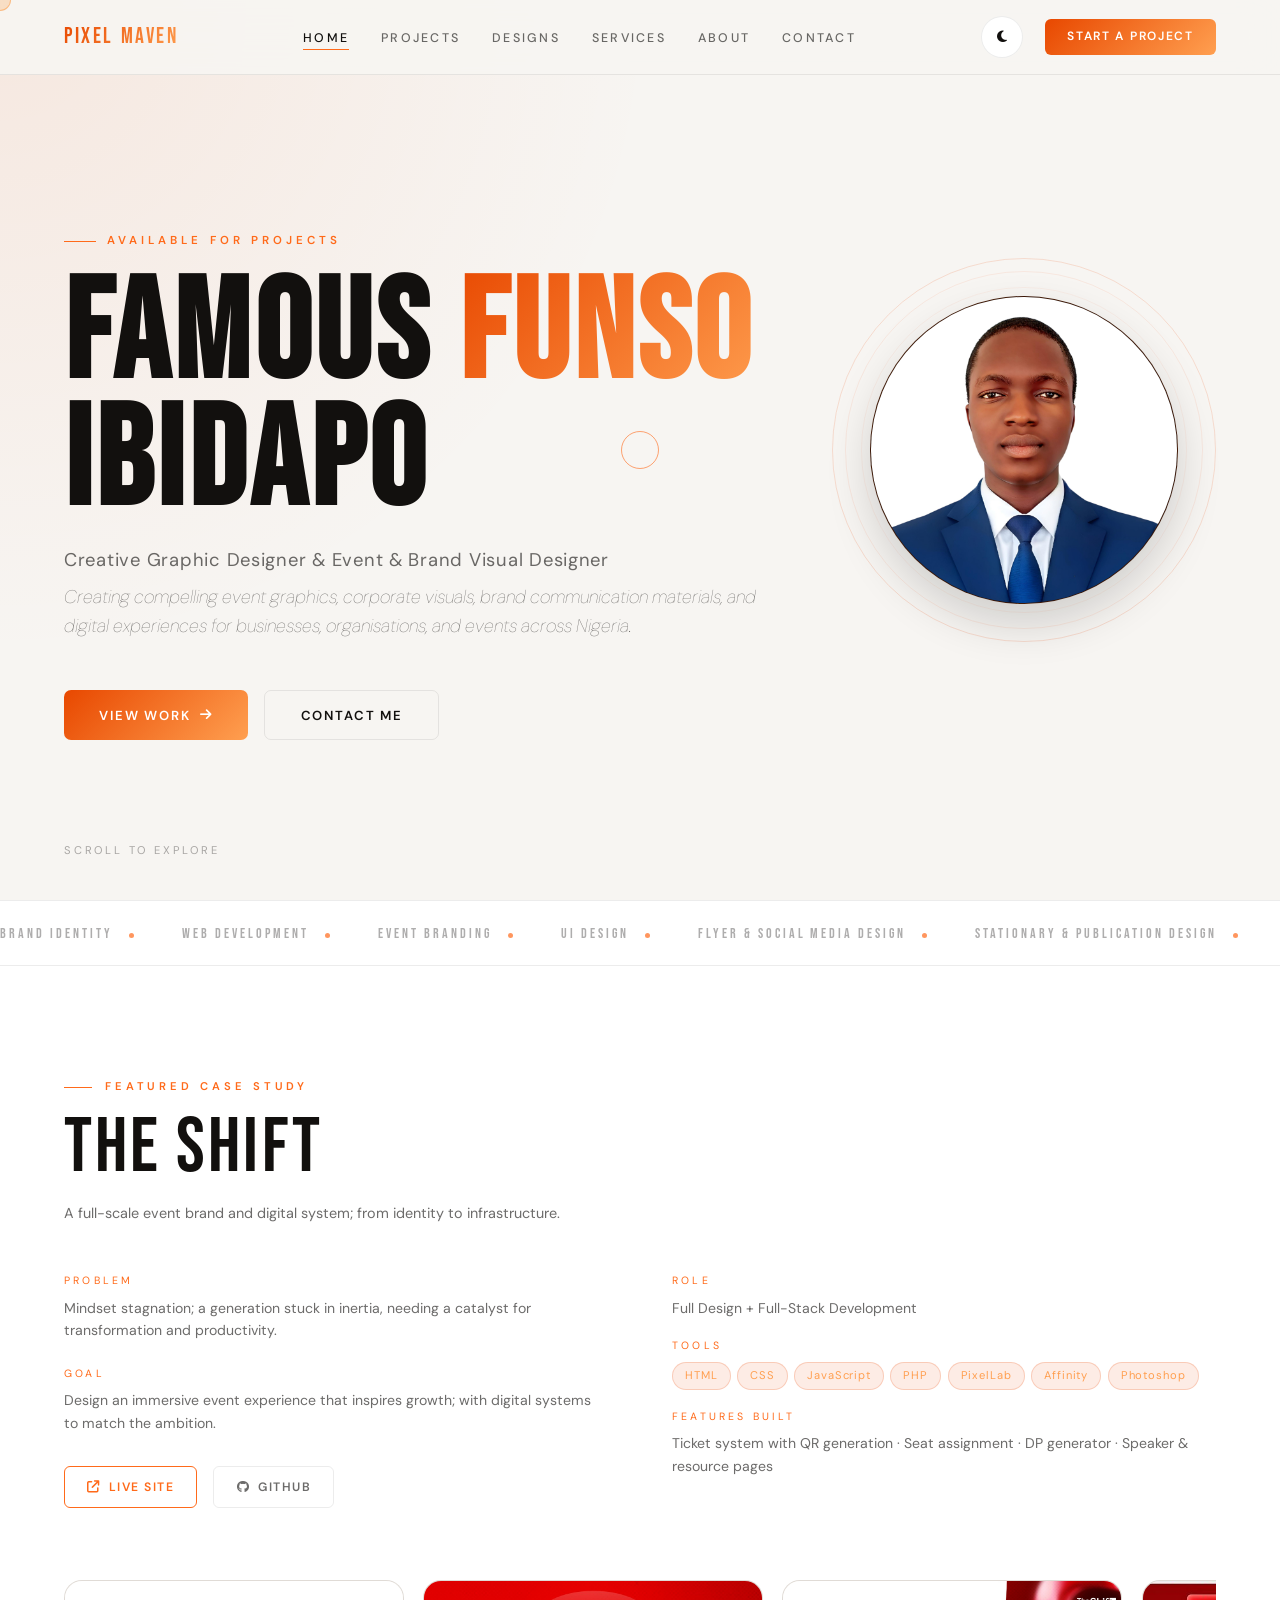
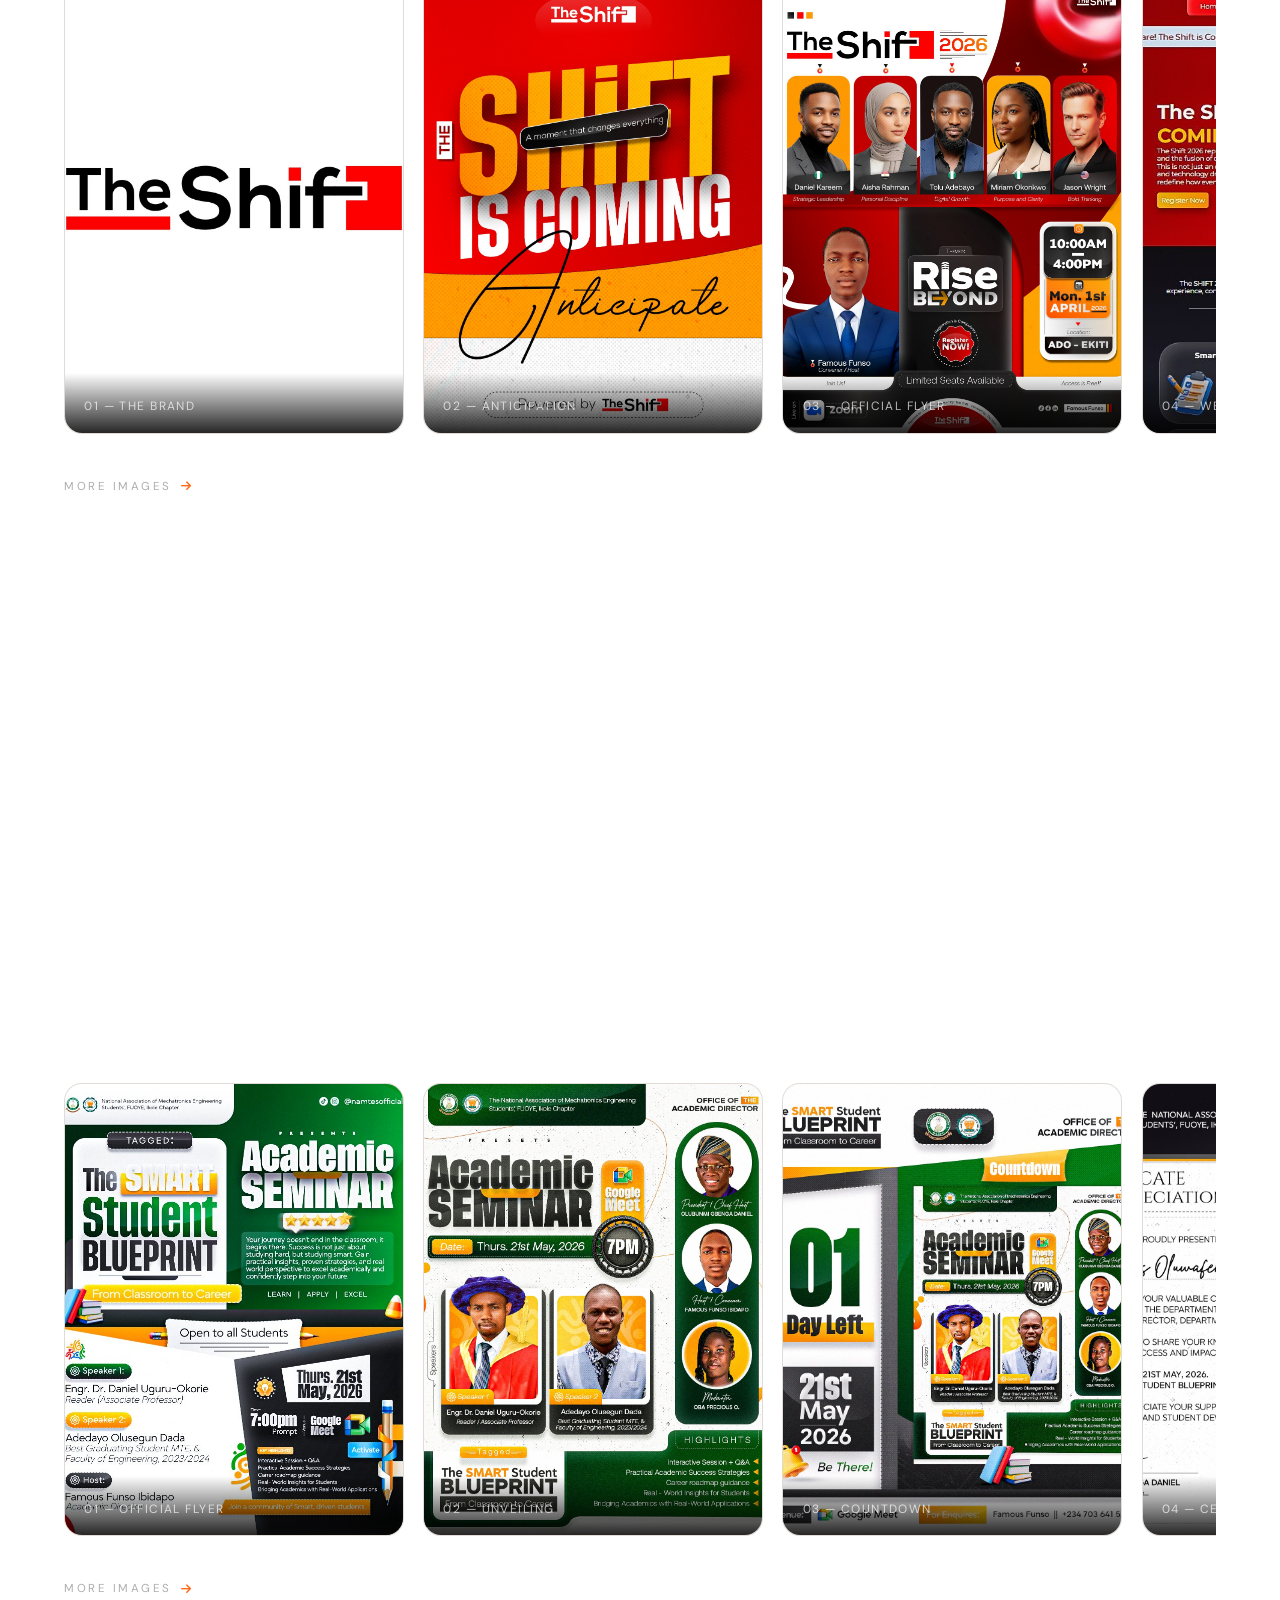
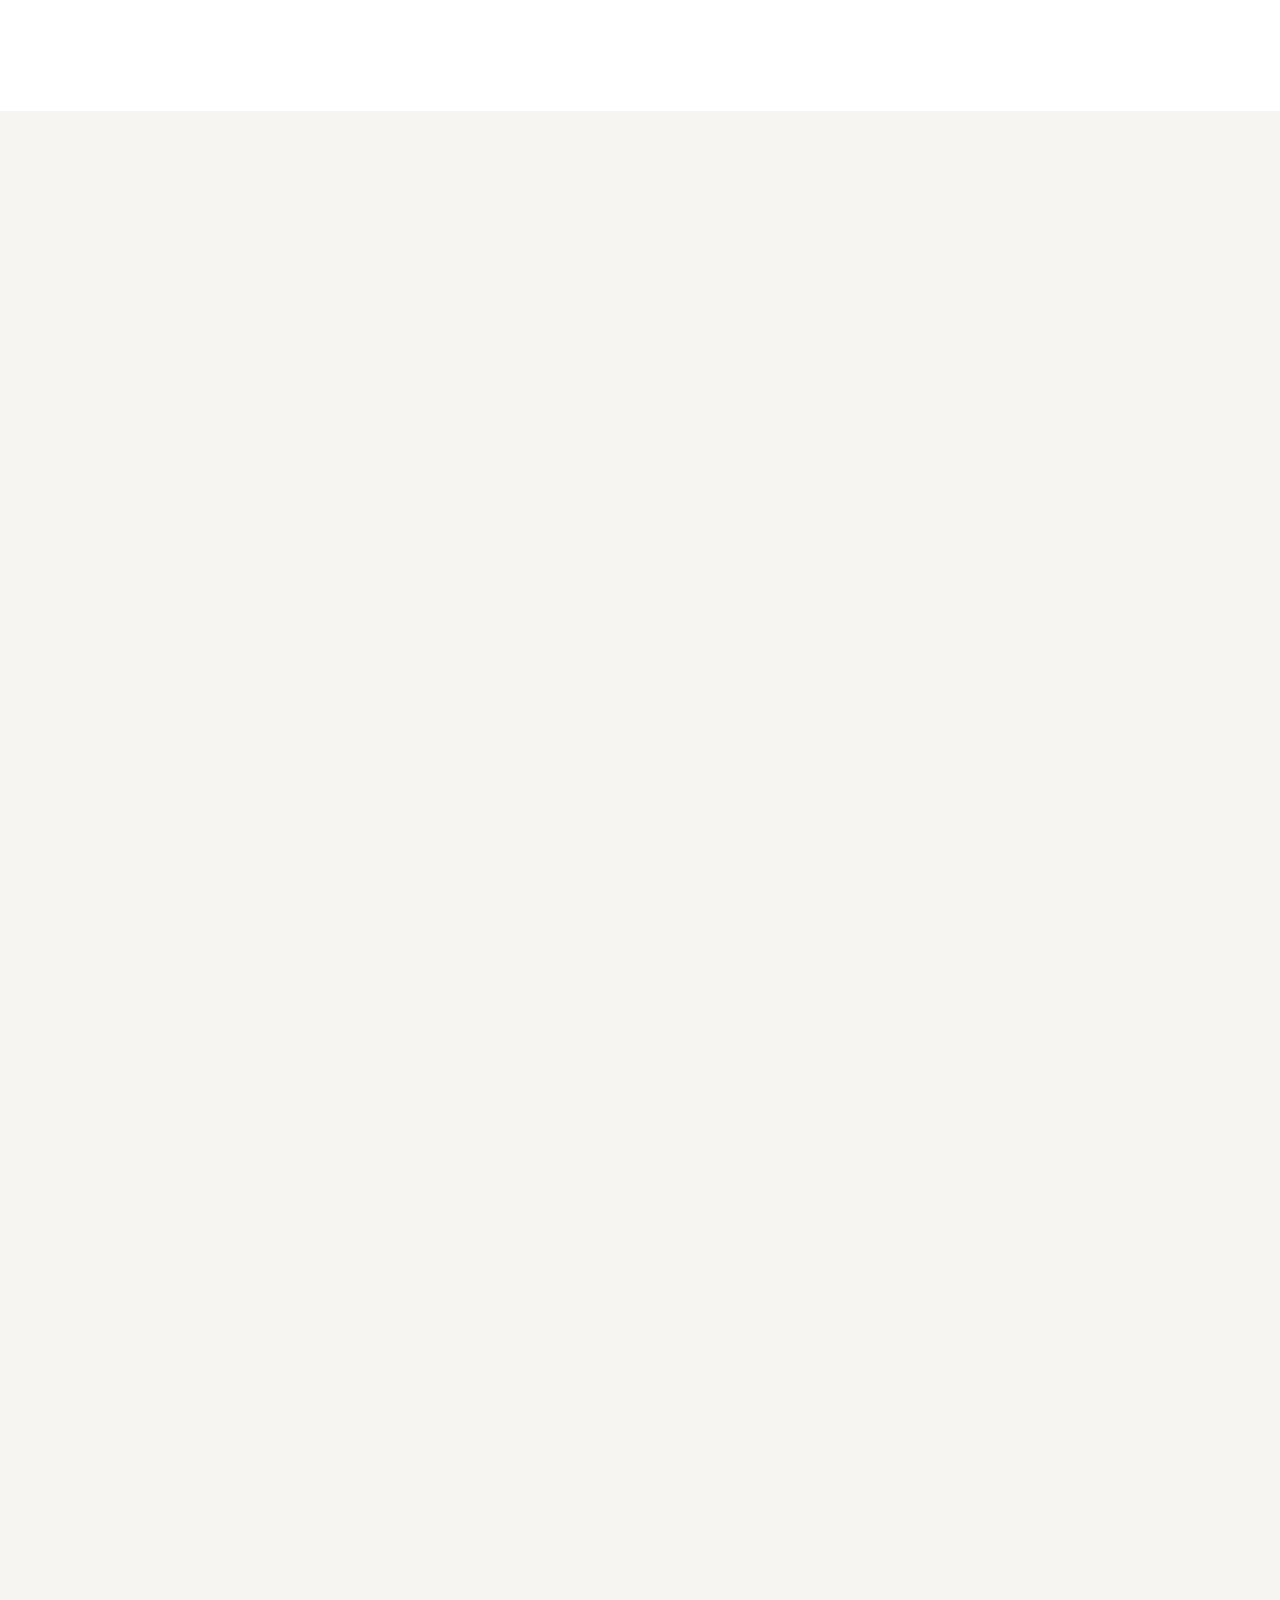
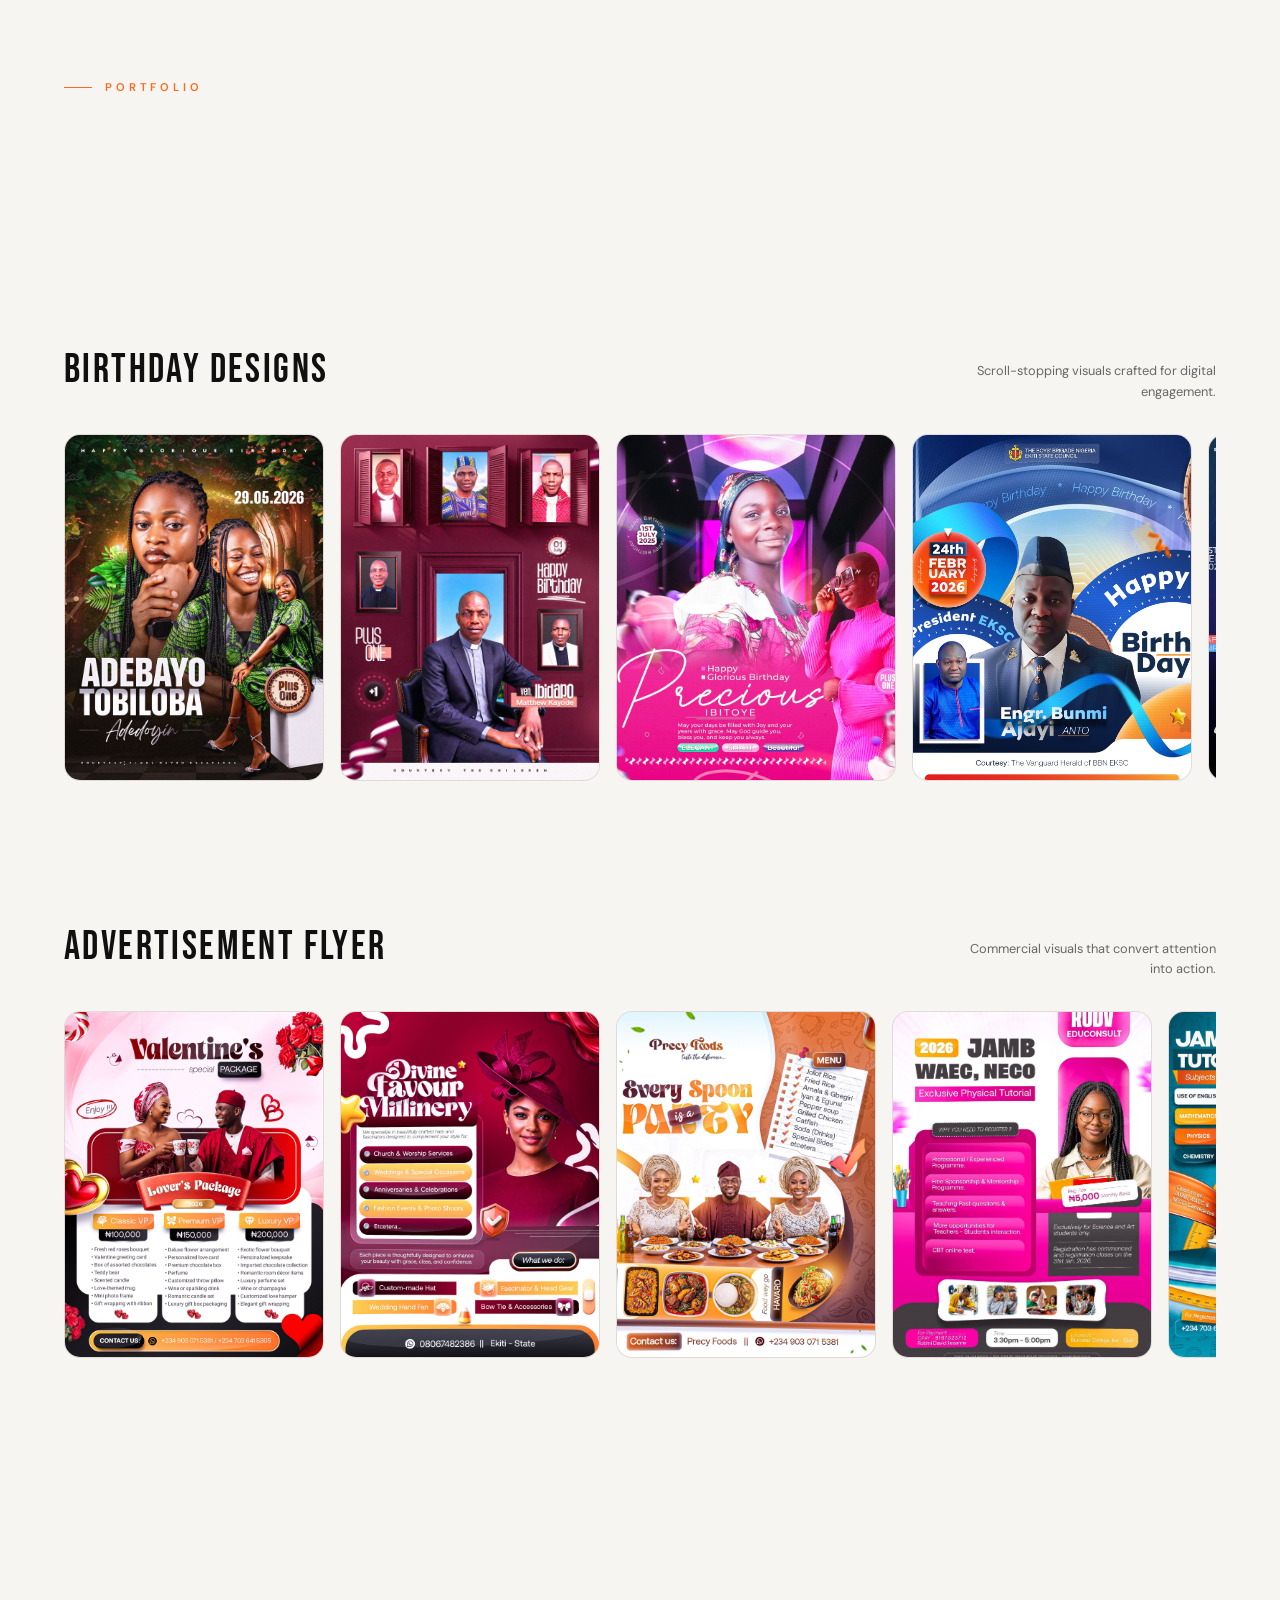
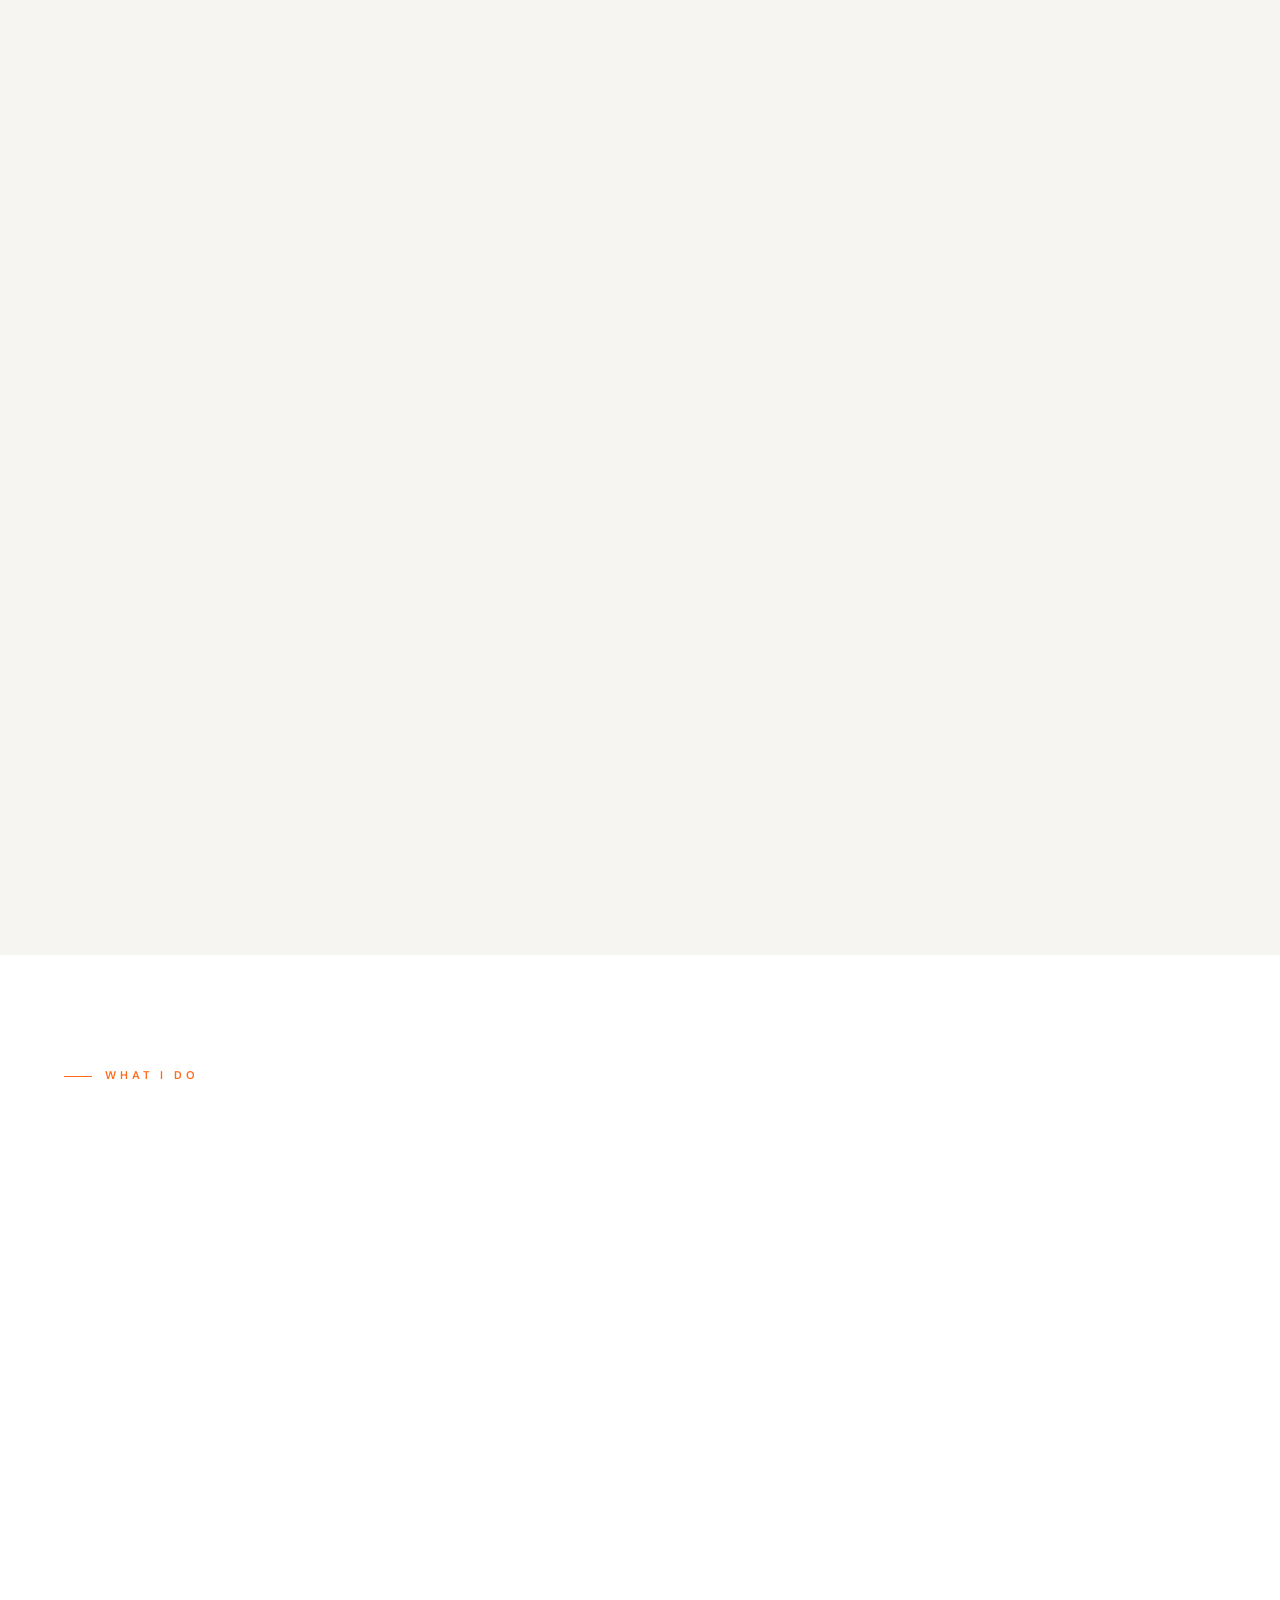
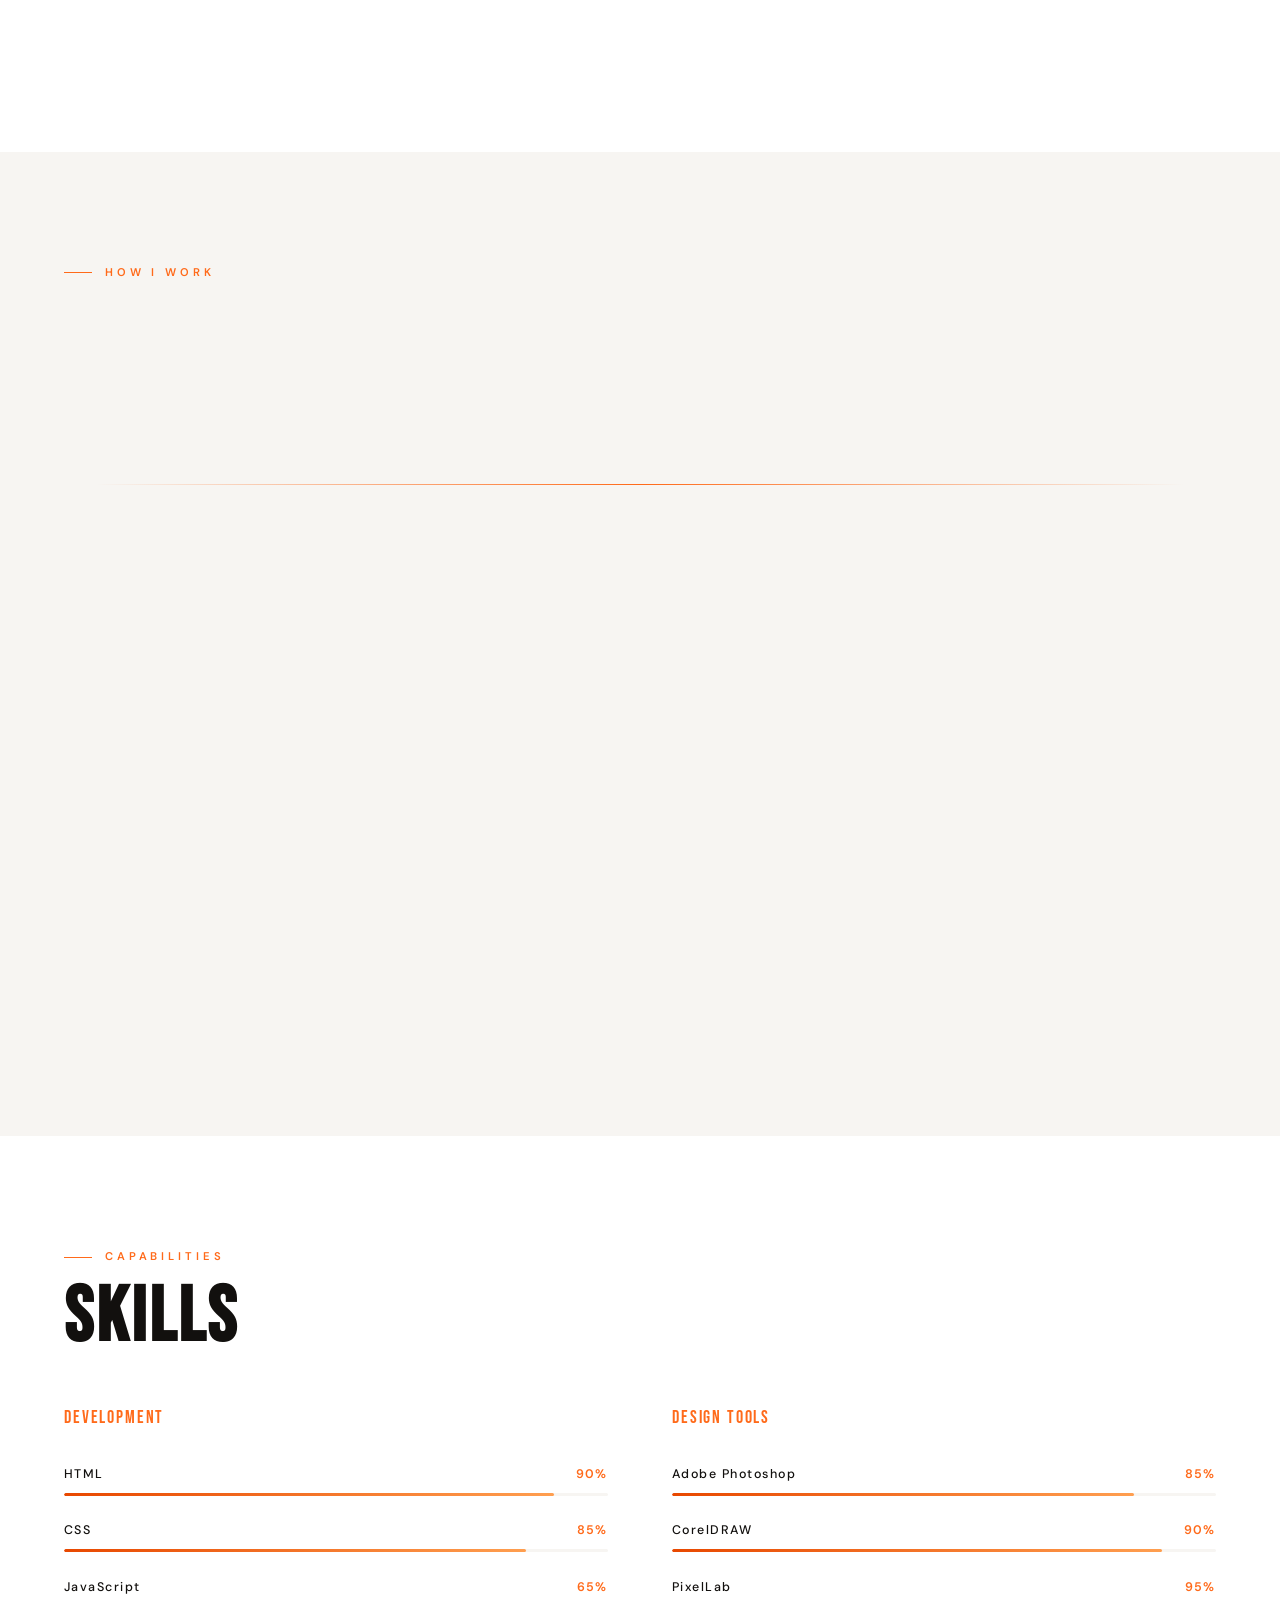
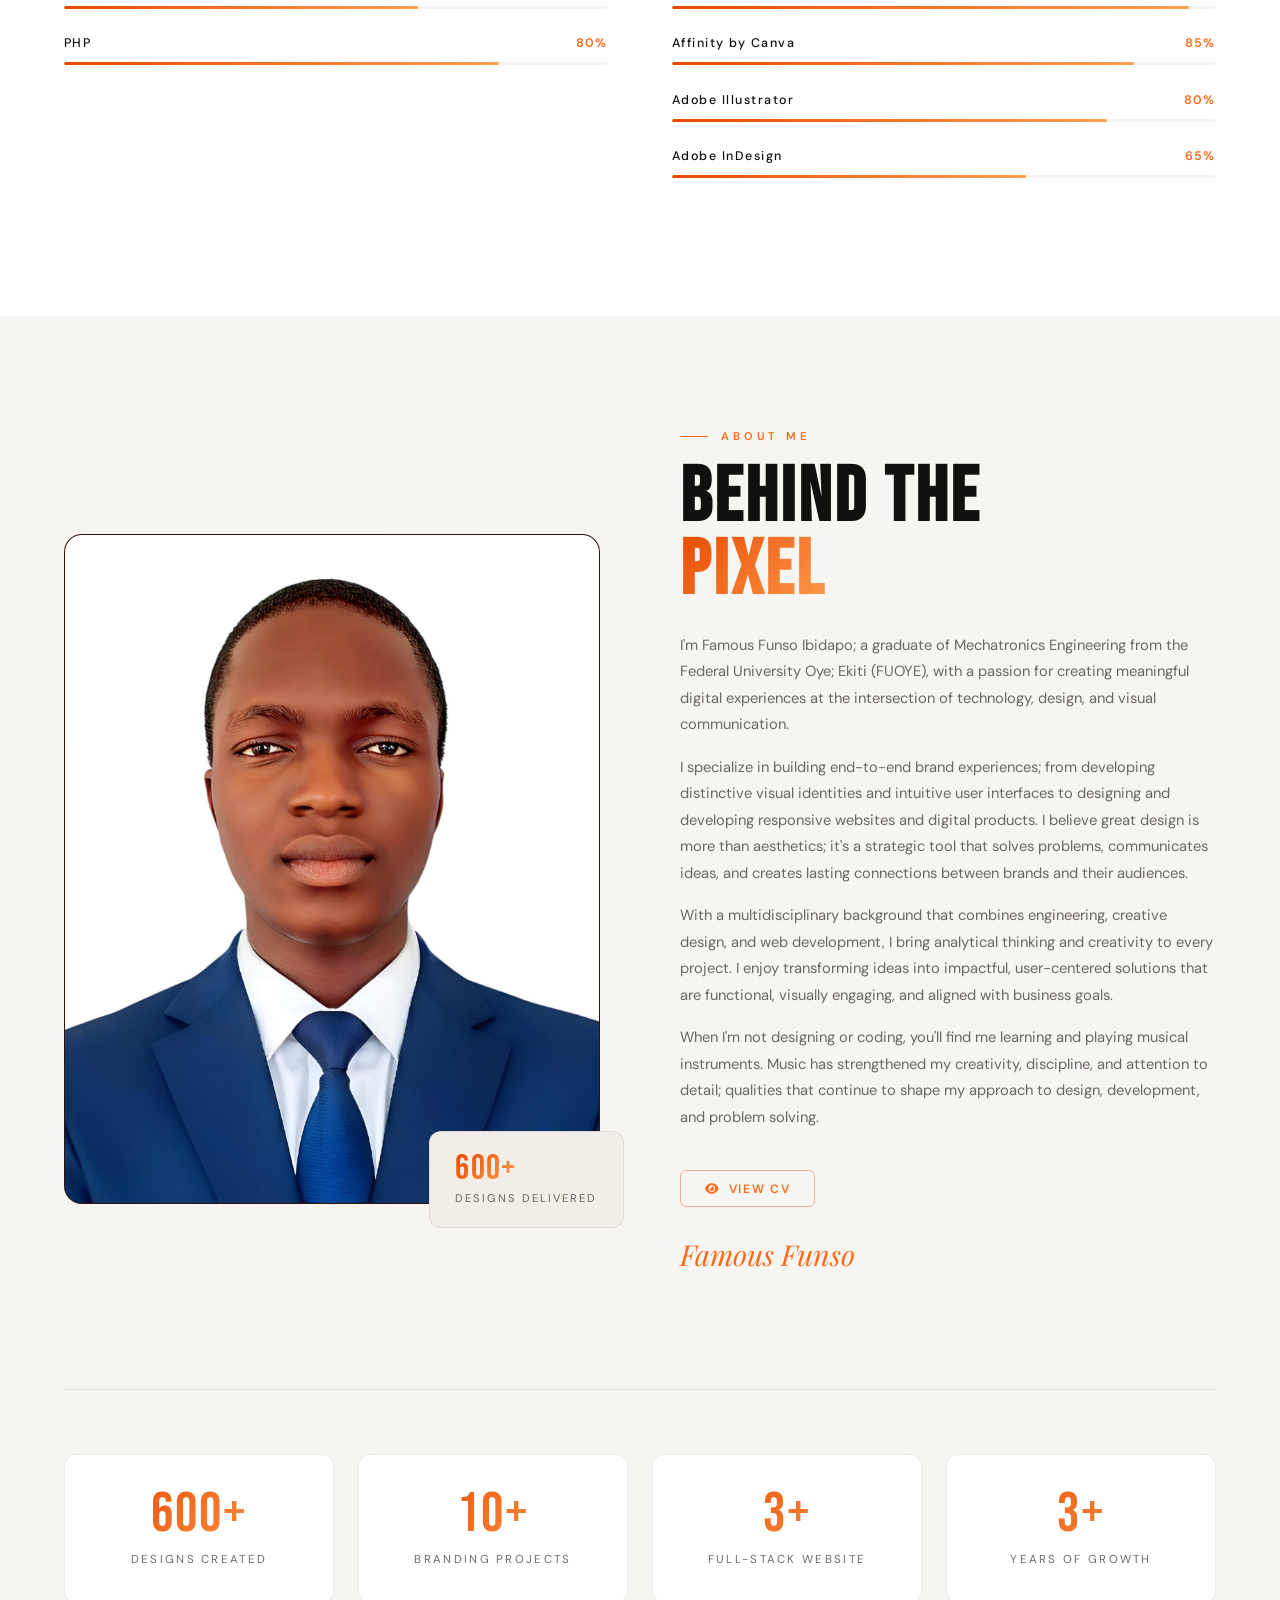
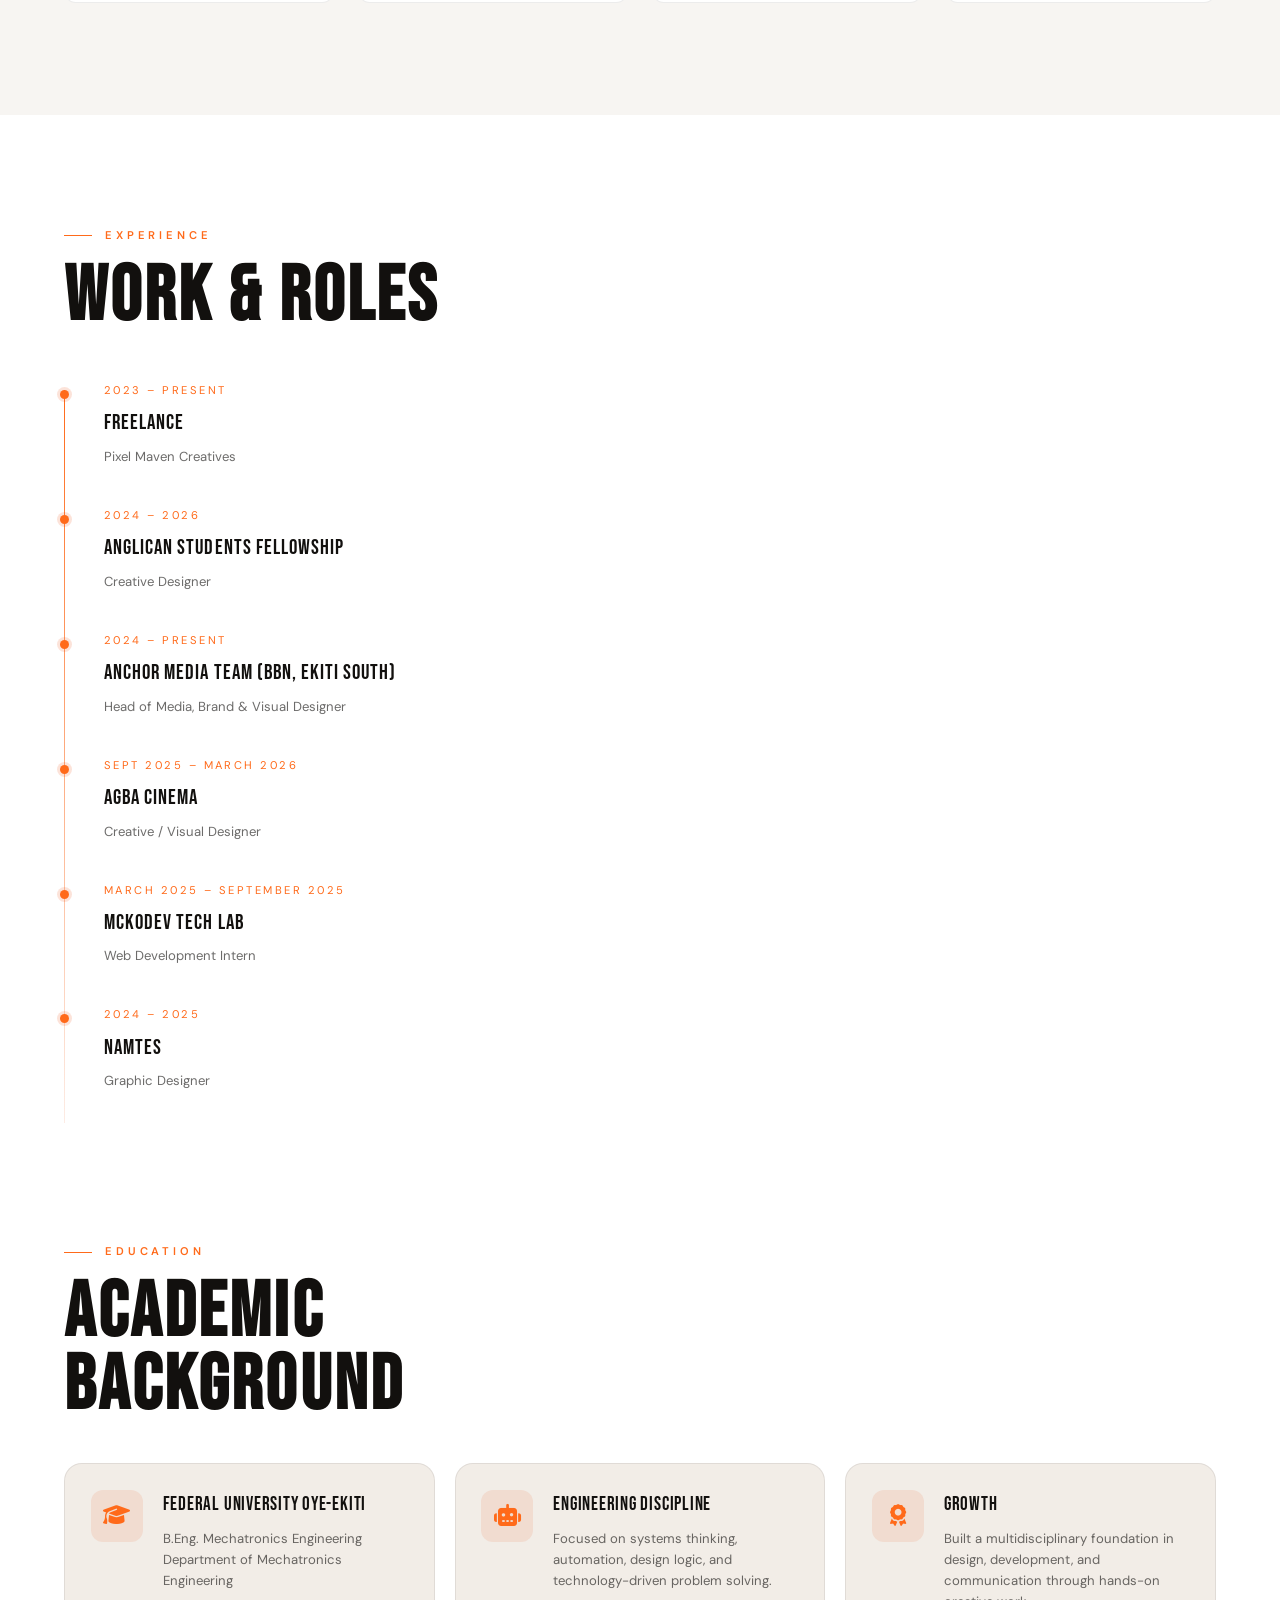
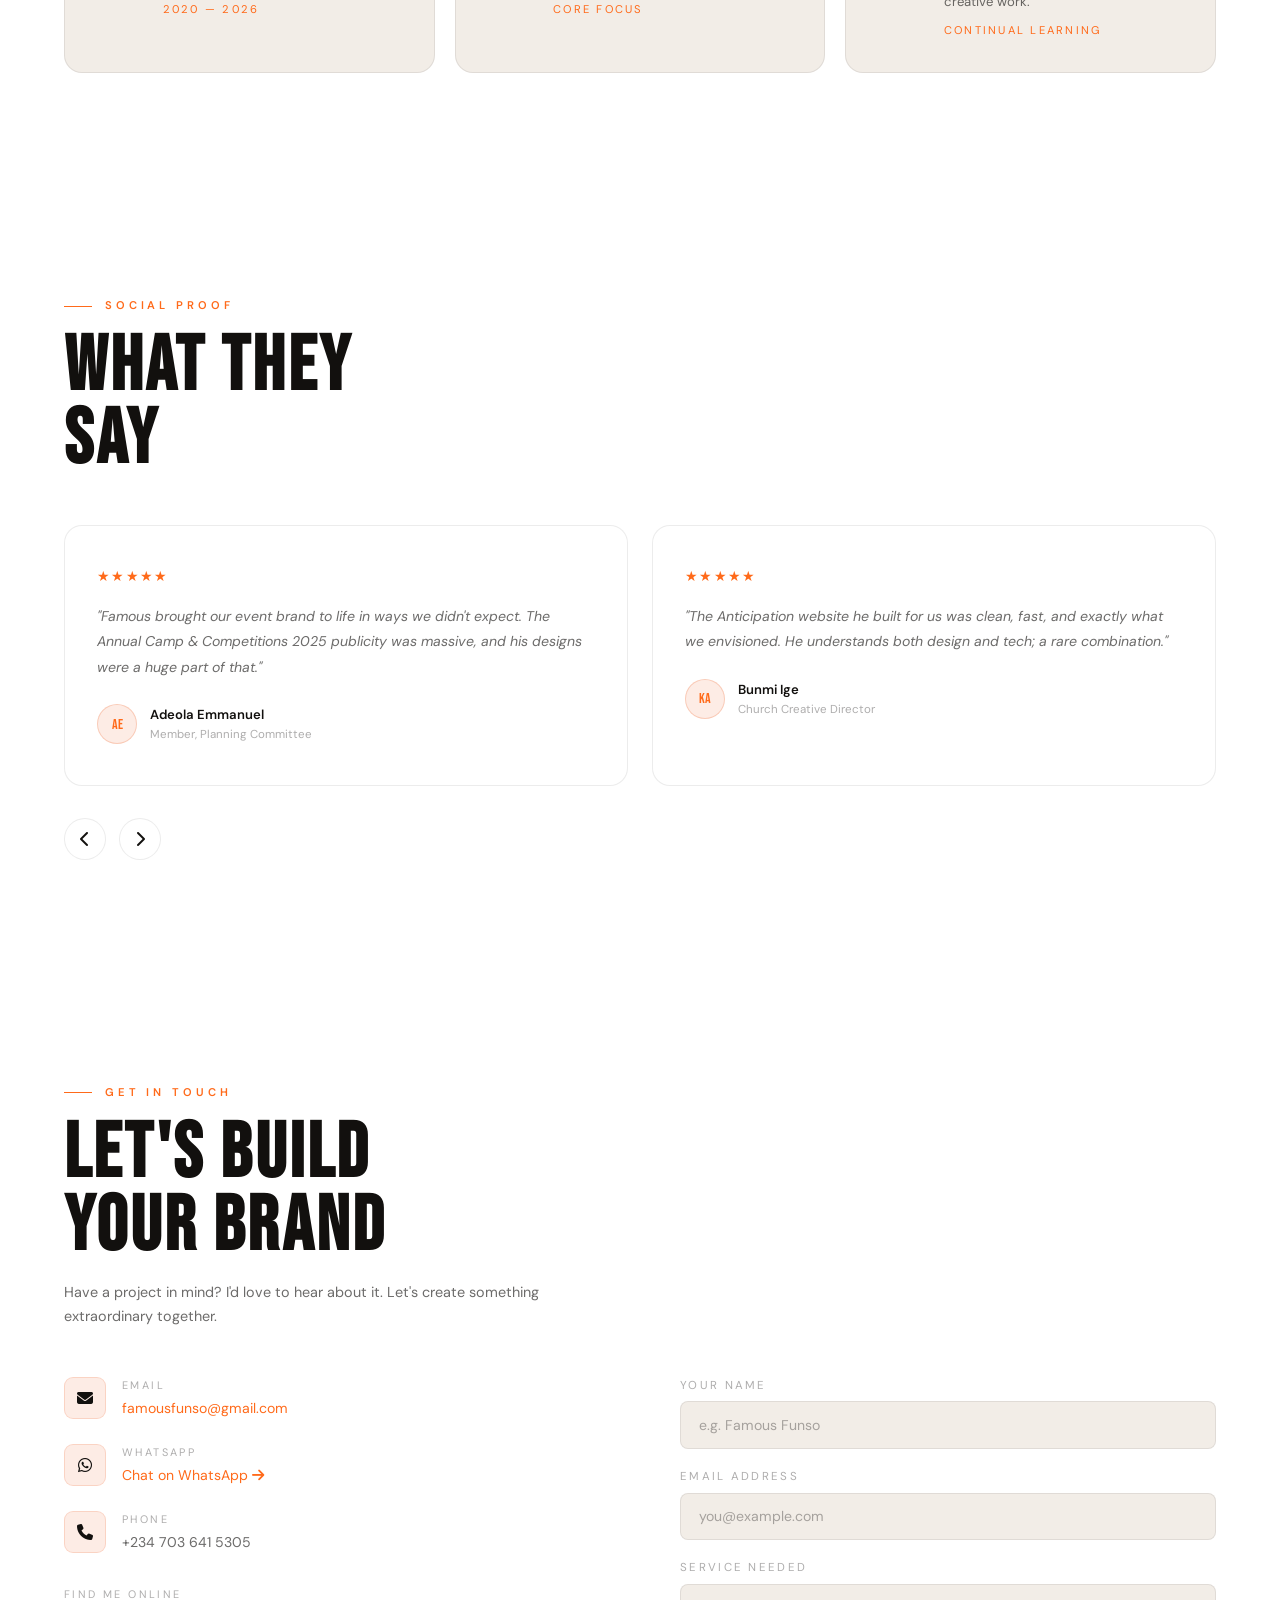
==== commit 6c33d3af: "Update index.html" ====
--- a/index.html
+++ b/index.html
@@ -25,6 +25,34 @@
 <link href="https://fonts.googleapis.com/css2?family=Bebas+Neue&family=DM+Sans:ital,wght@0,300;0,400;0,500;0,600;1,300&family=Playfair+Display:ital@1&display=swap" rel="stylesheet" />
 <link rel="stylesheet" href="https://cdnjs.cloudflare.com/ajax/libs/font-awesome/6.5.2/css/all.min.css" crossorigin="anonymous" referrerpolicy="no-referrer" />
 <link rel="stylesheet" href="style.css" />
+  
+<script type="application/ld+json">
+{
+  "@context": "https://schema.org",
+  "@type": "Person",
+  "name": "Famous Funso Ibidapo",
+  "url": "https://bossfame.github.io/famousfunsoportfolio/",
+  "image": "https://bossfame.github.io/famousfunsoportfolio/images/bossfame.jpg",
+  "jobTitle": "Creative Graphic Designer and Event Visual Designer",
+  "description": "Creative graphic designer specialising in event branding, corporate visuals, promotional graphics and digital media.",
+  "address": {
+    "@type": "PostalAddress",
+    "addressCountry": "NG"
+  },
+  "knowsAbout": [
+    "Graphic Design",
+    "Event Branding",
+    "Event Visual Design",
+    "Brand Visual Design",
+    "Corporate Graphic Design",
+    "Conference Branding",
+    "Flyer Design",
+    "Social Media Design",
+    "Web Development"
+  ]
+}
+</script>
+
 </head>
 <body>
 
@@ -79,8 +107,10 @@
   <div class="hero-content">
     <div class="hero-eyebrow"><span></span>Available for Projects</div>
     <h1 class="hero-name">FAMOUS <em>FUNSO</em><br>IBIDAPO</h1>
-    <p class="hero-title">Web Developer &amp; Brand Experience Designer</p>
-    <p class="hero-tagline">Designing consistent brand experiences across web, visuals, and identity.</p>
+    <p class="hero-title">Creative Graphic Designer &amp; Event & Brand Visual Designer</p>
+    <p class="hero-tagline">
+  Creating compelling event graphics, corporate visuals, brand communication materials, and digital experiences for businesses, organisations, and events across Nigeria.
+  </p>
     <div class="hero-ctas">
       <a href="#projects" class="btn-primary">View Work <i class="fa-solid fa-arrow-right"></i></a>
       <a href="#contact" class="btn-secondary">Contact Me</a>
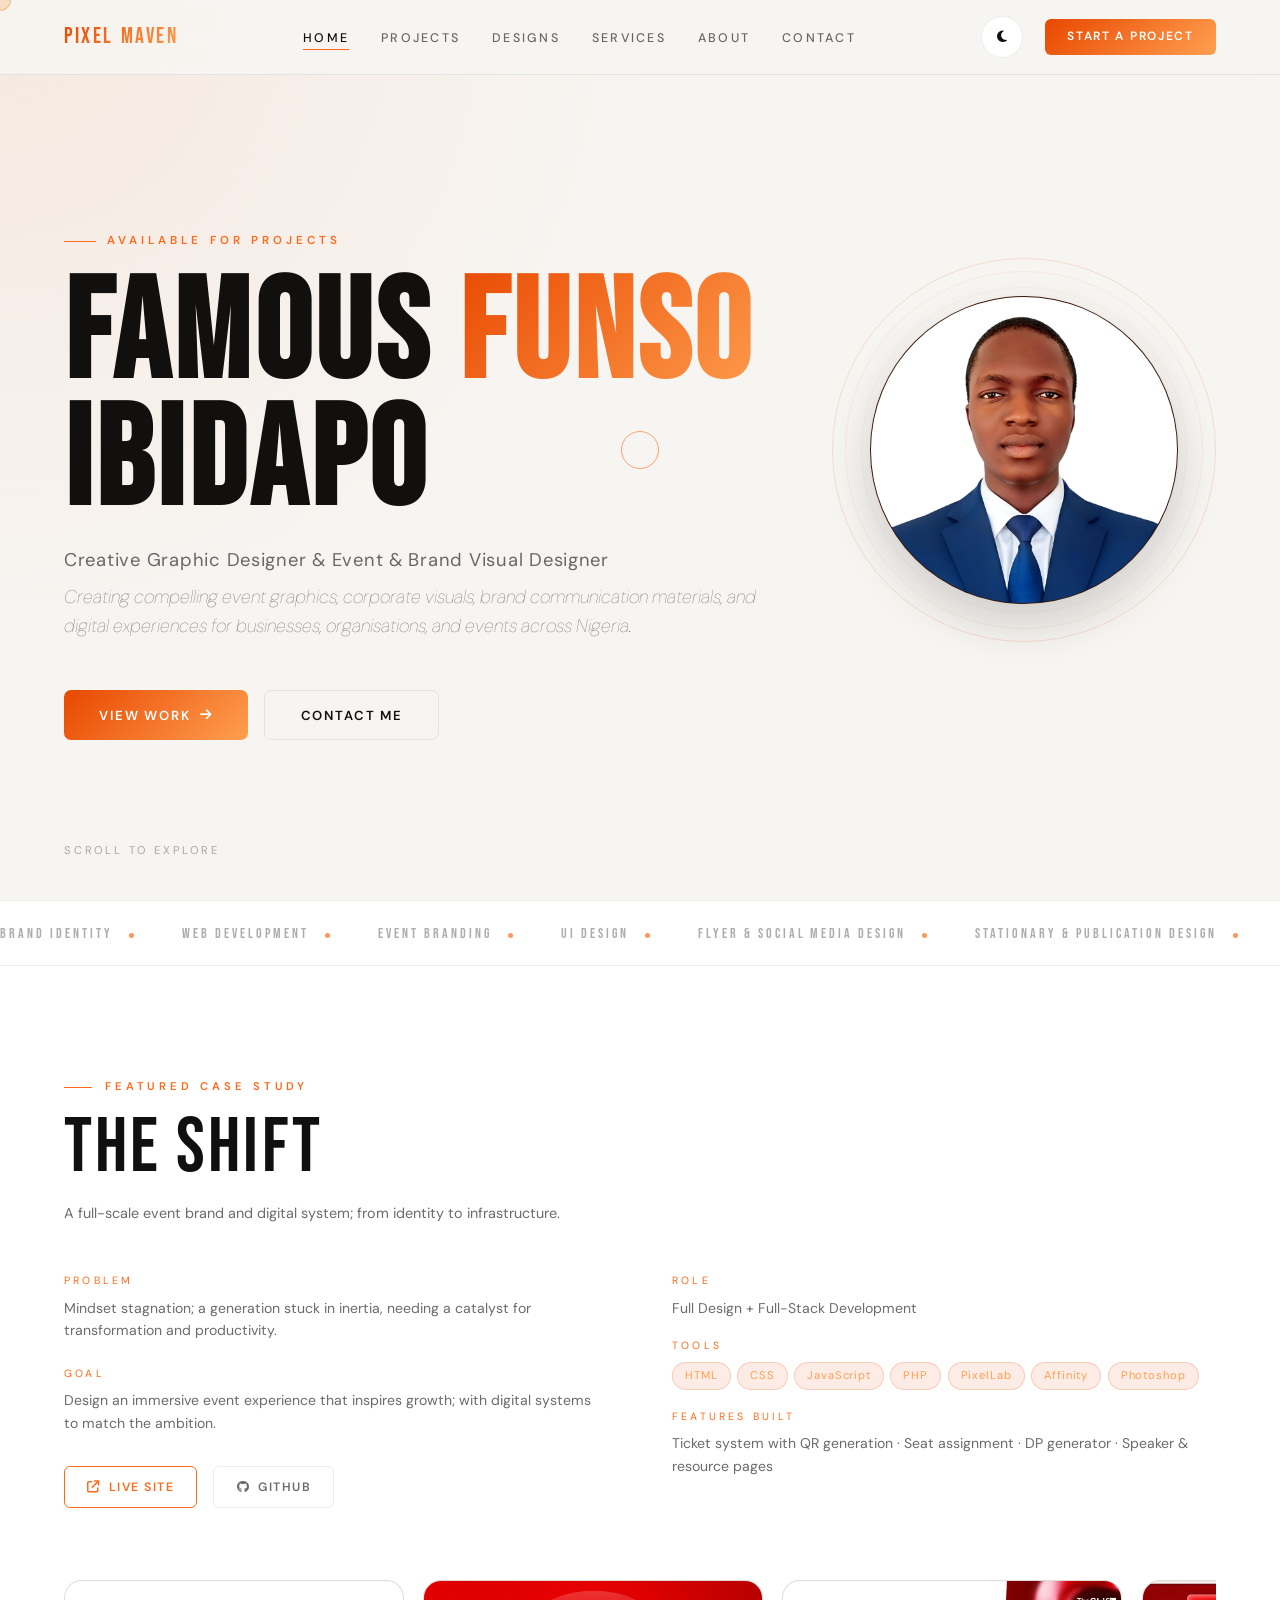
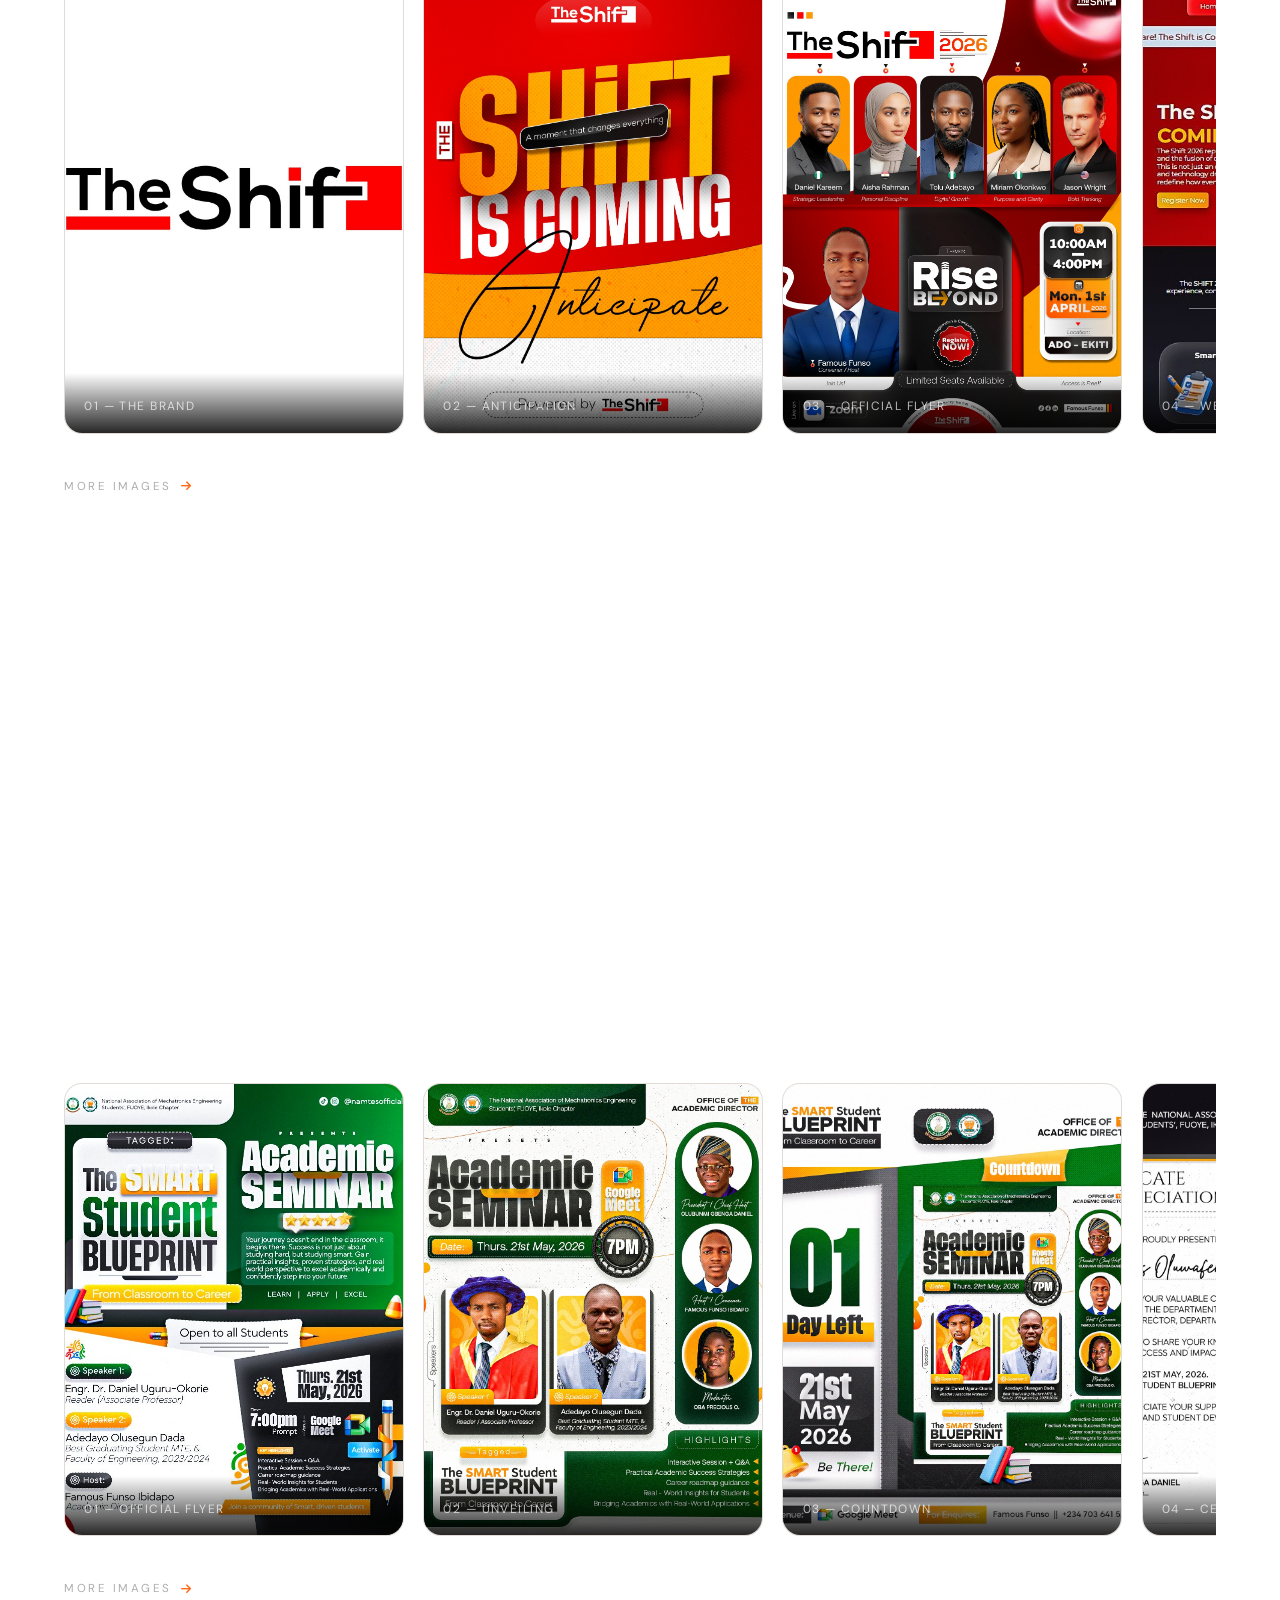
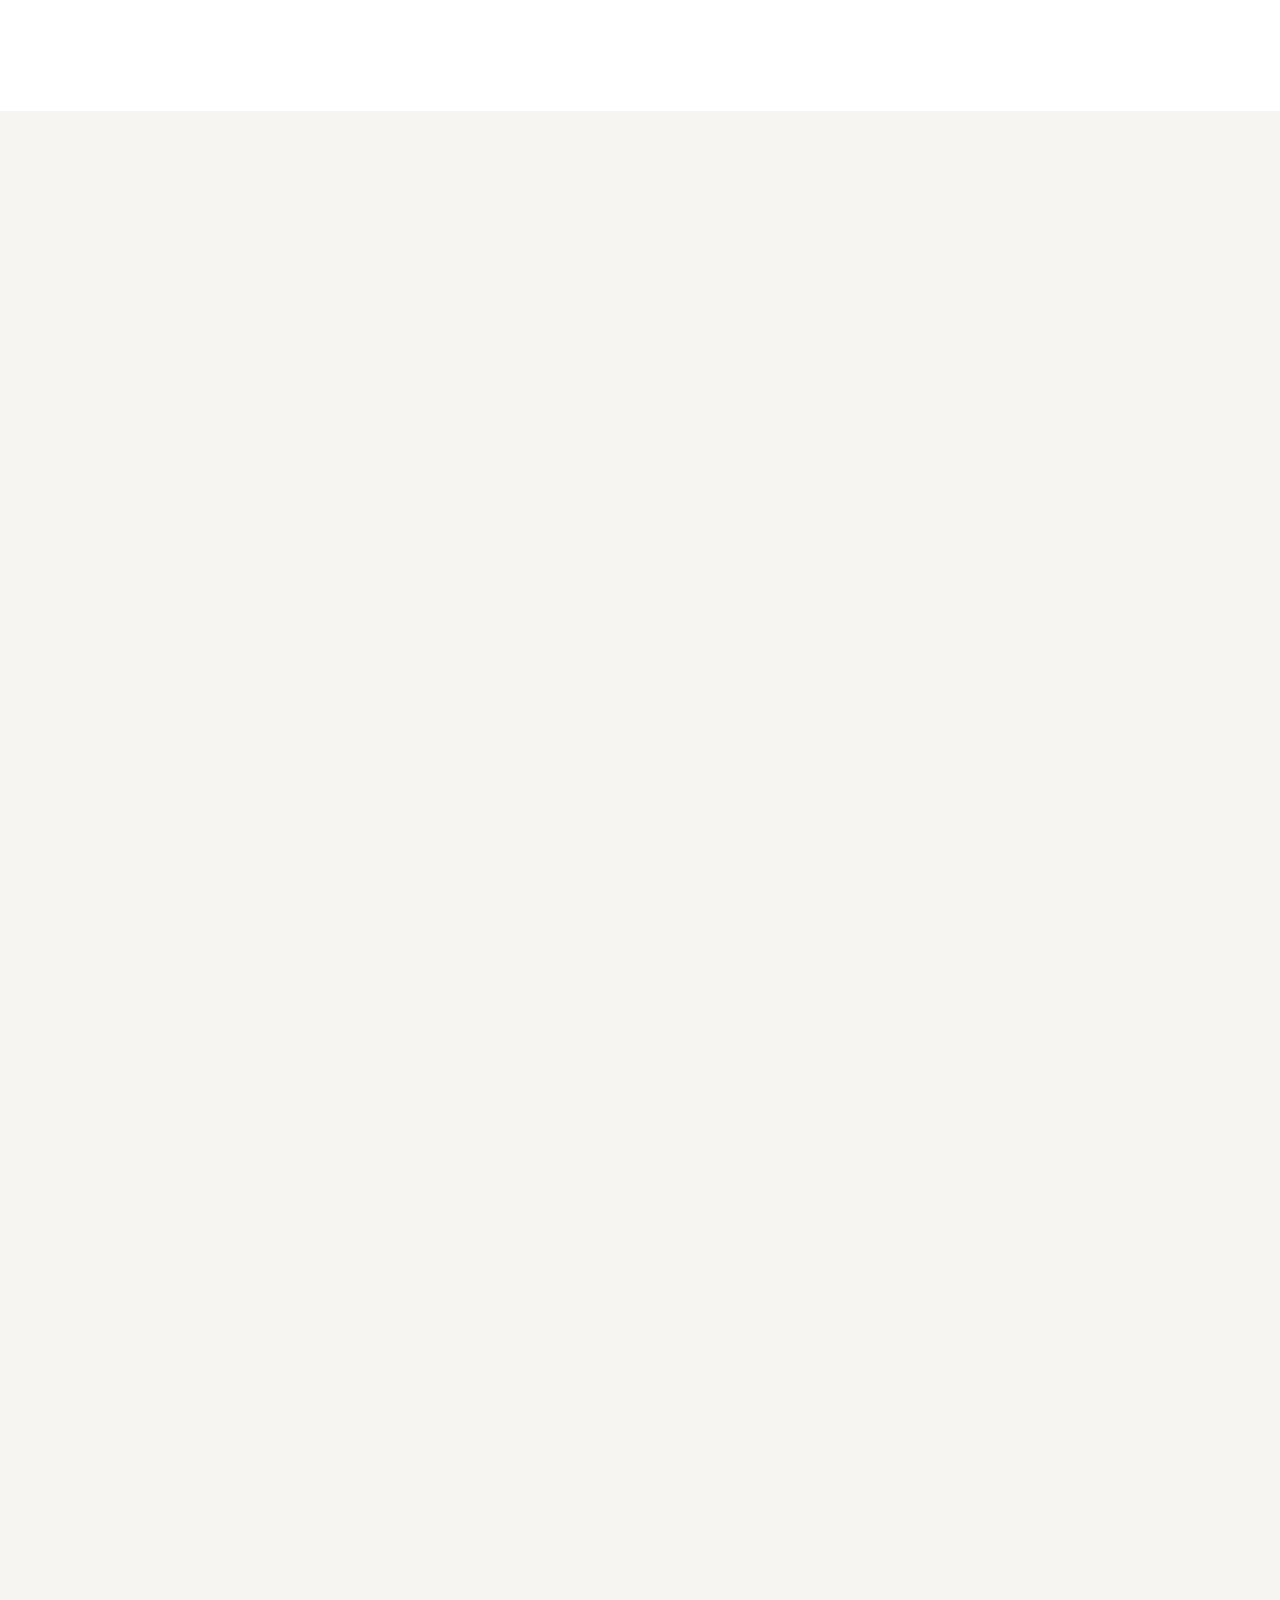
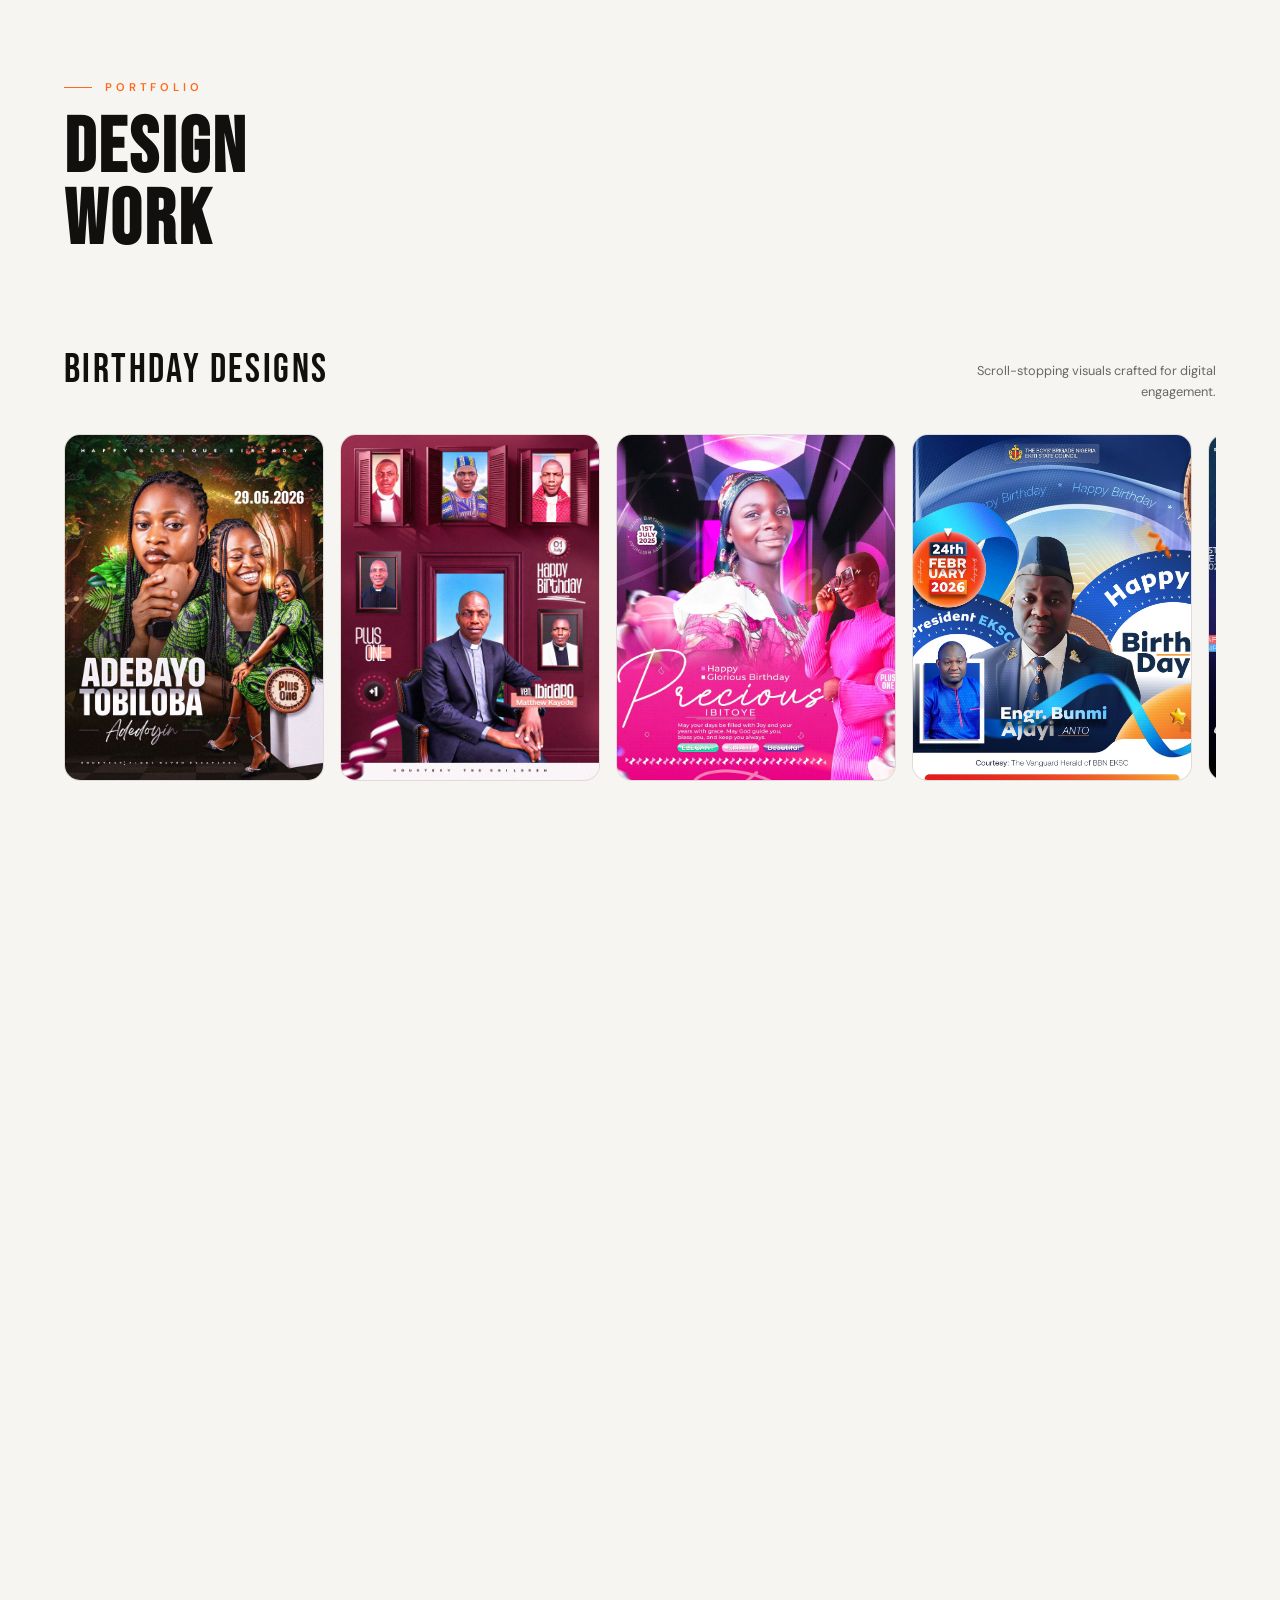
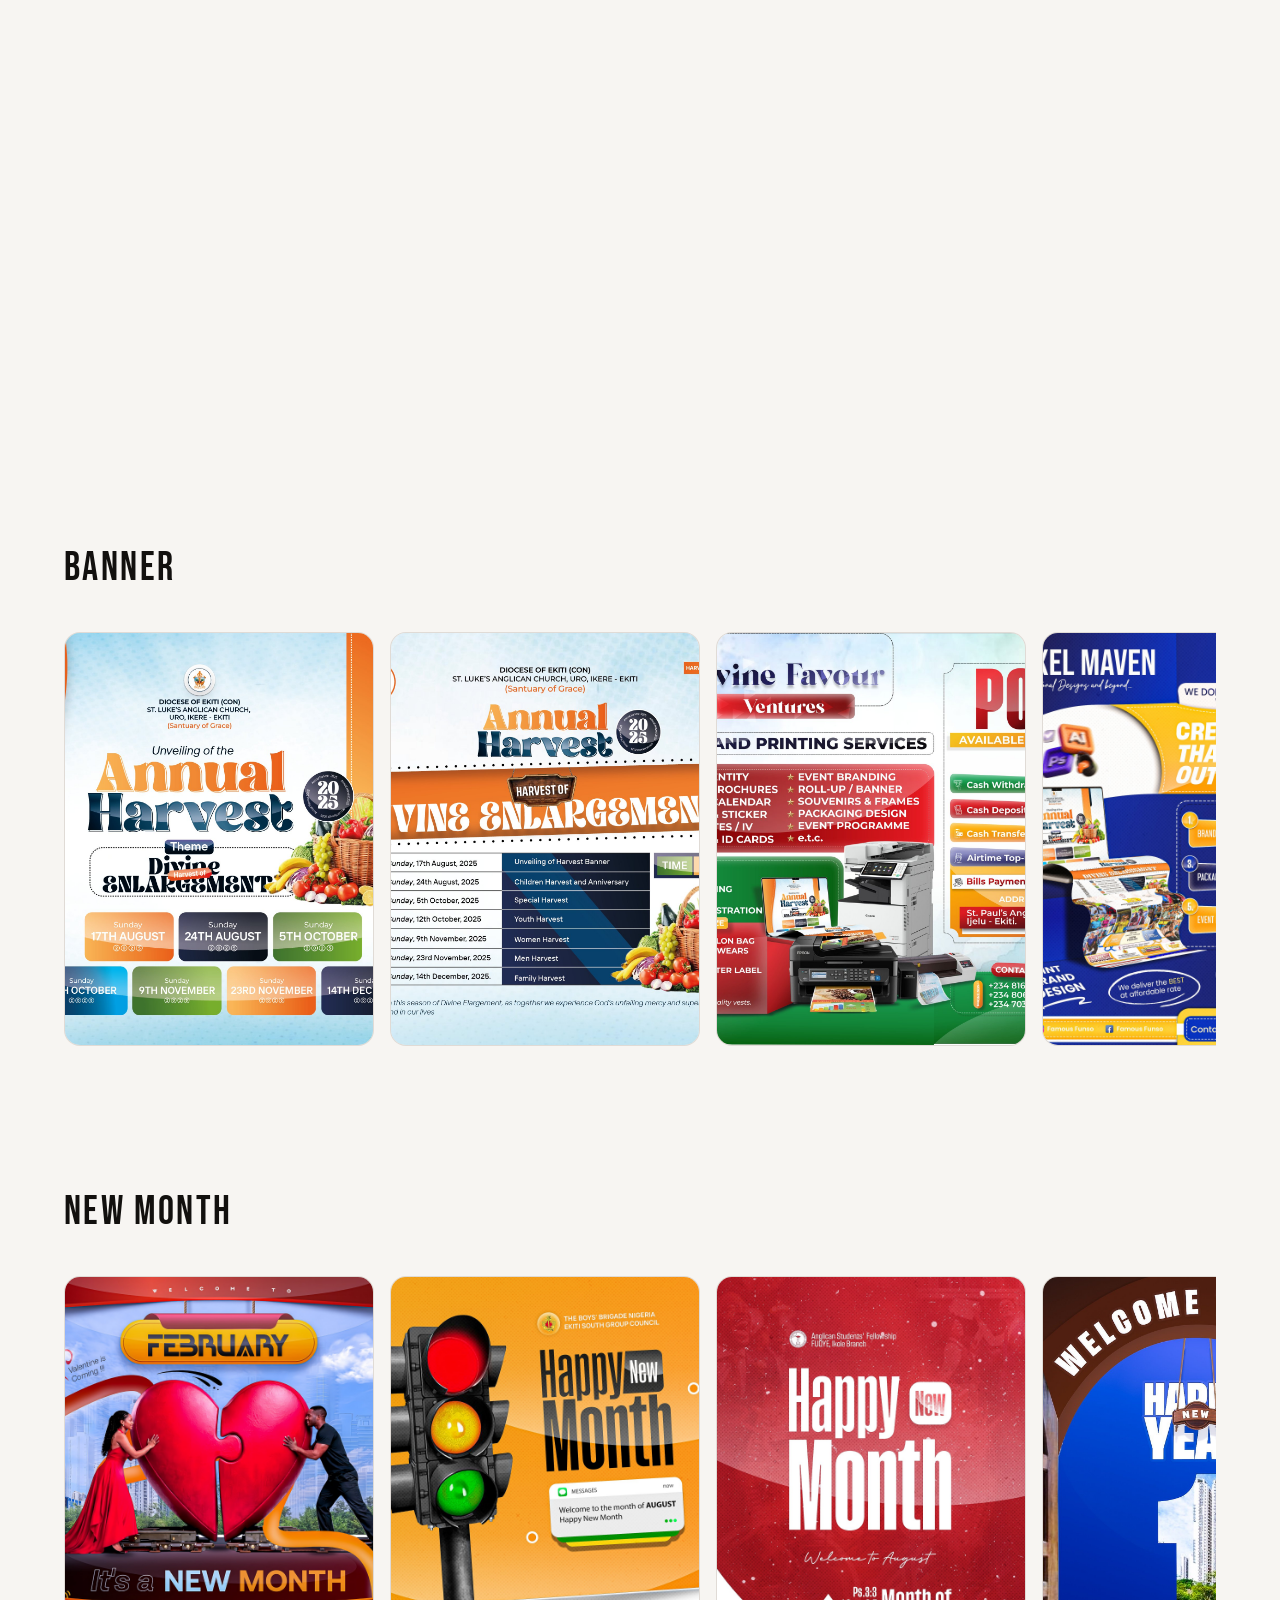
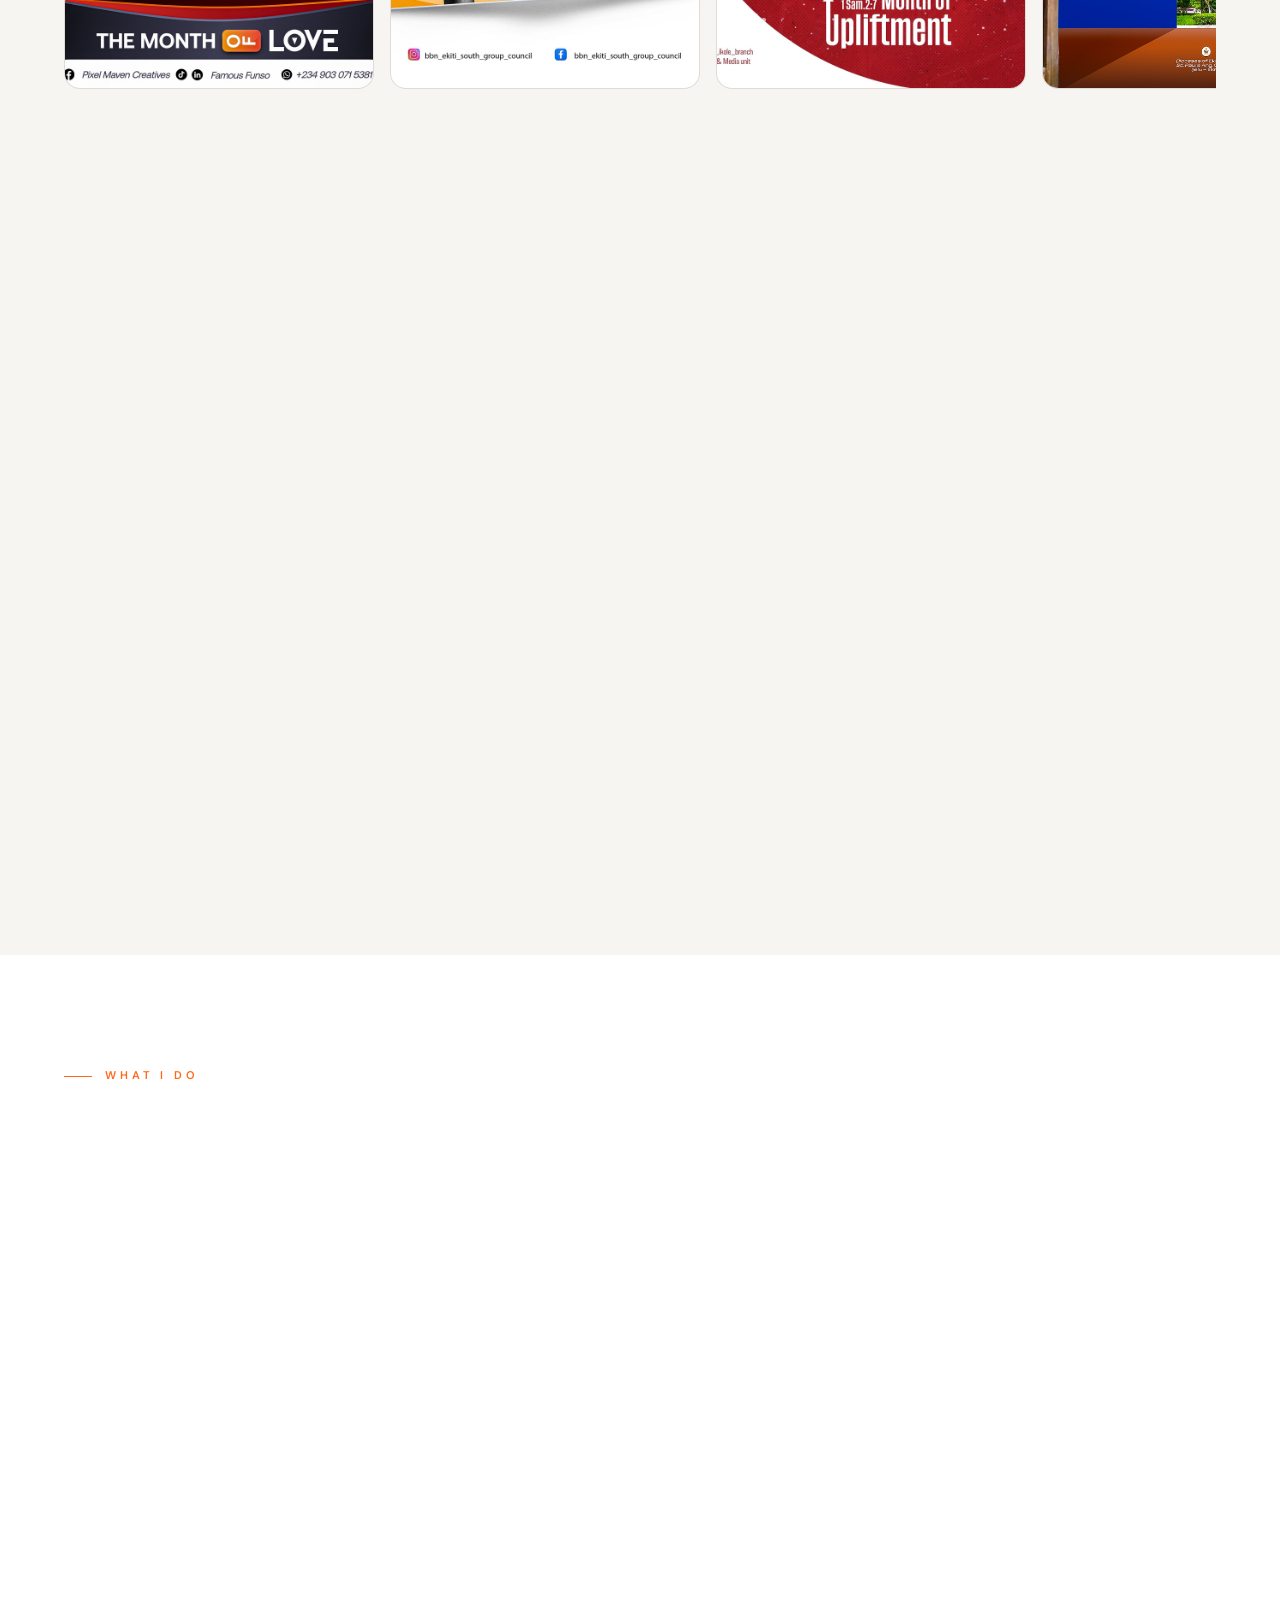
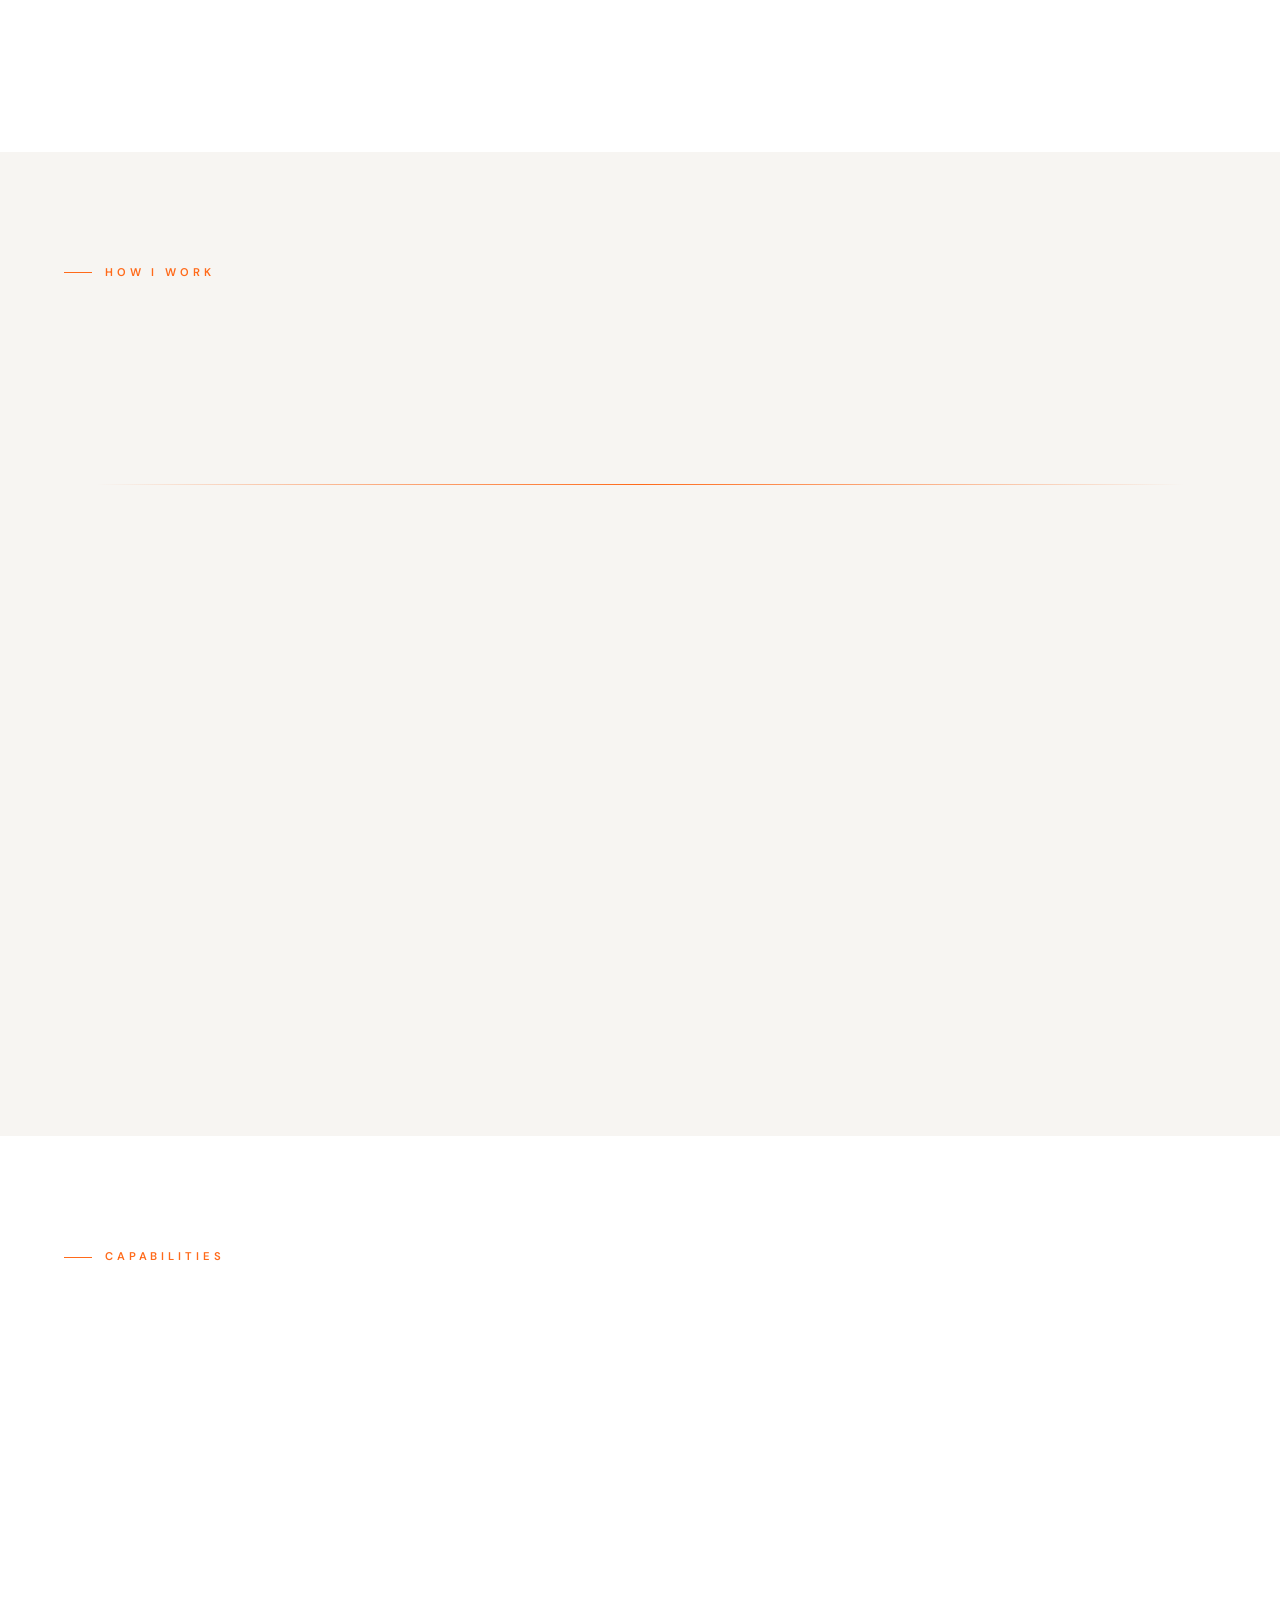
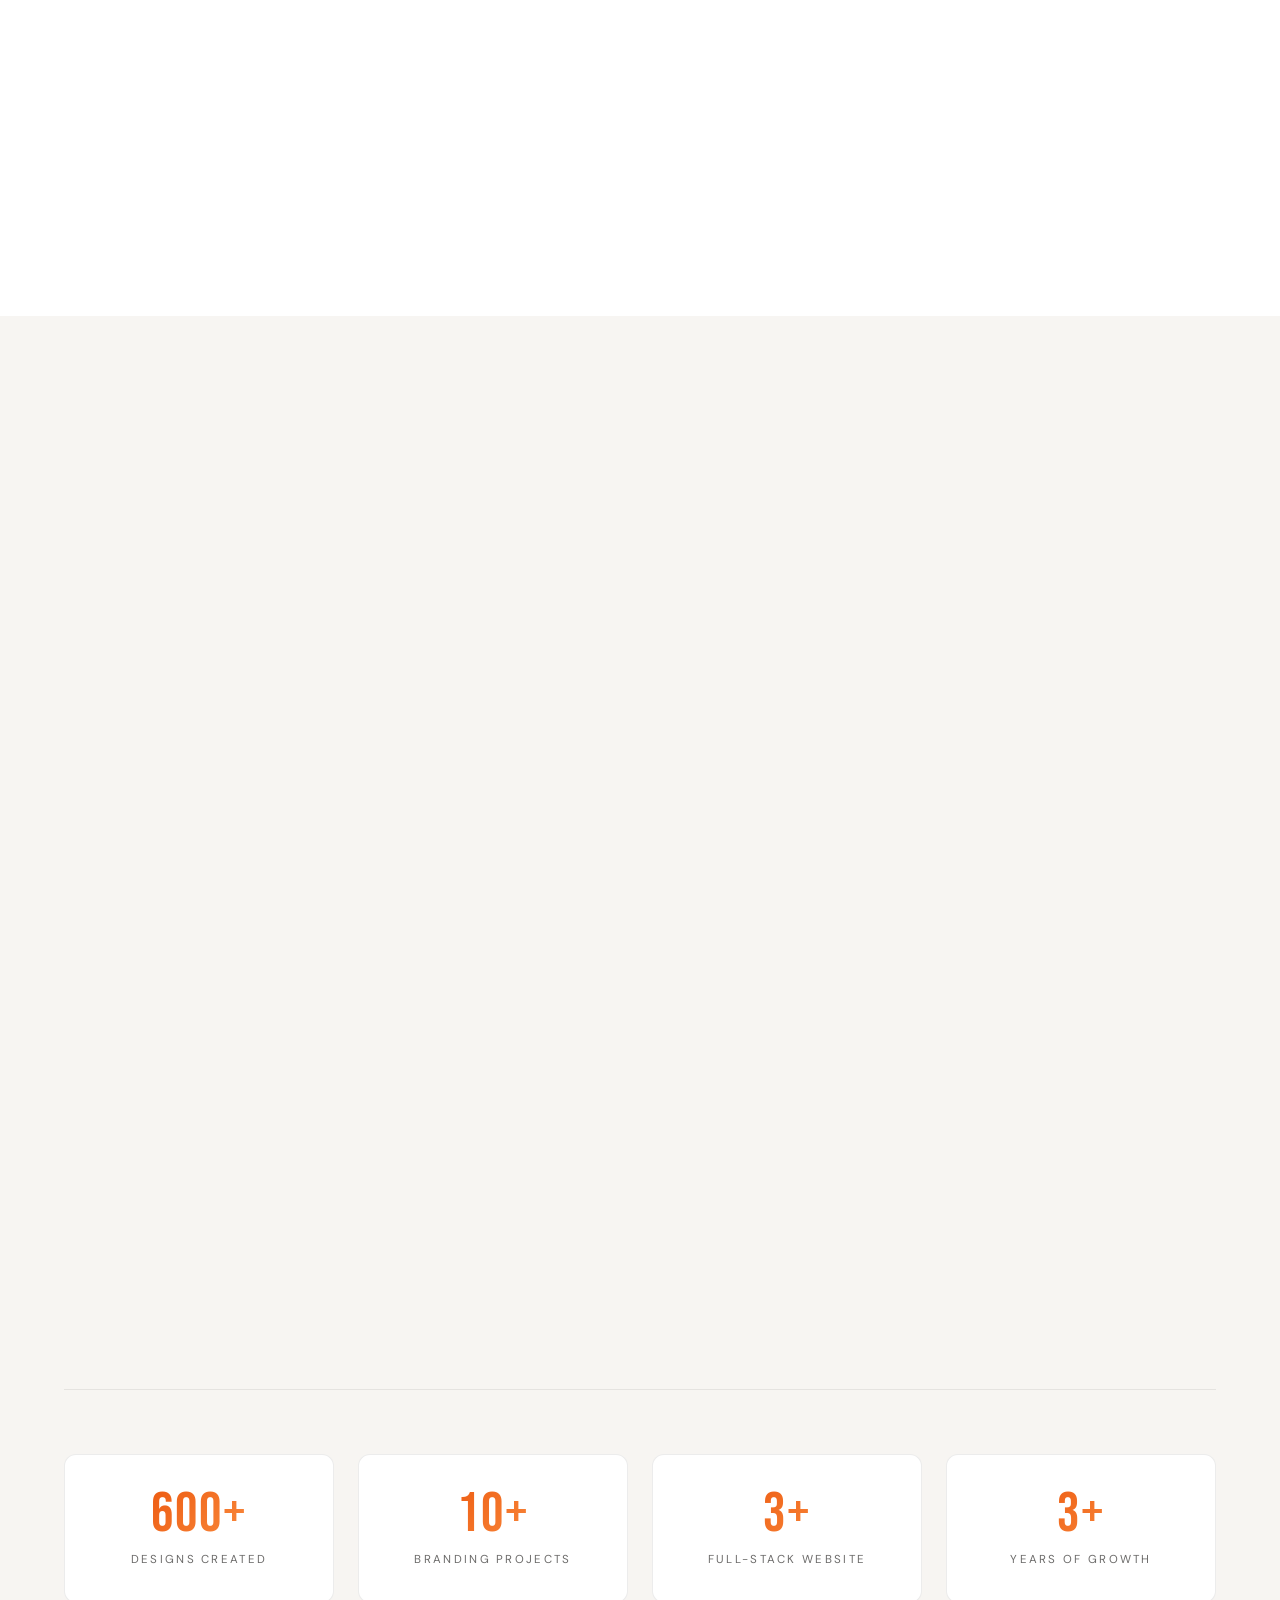
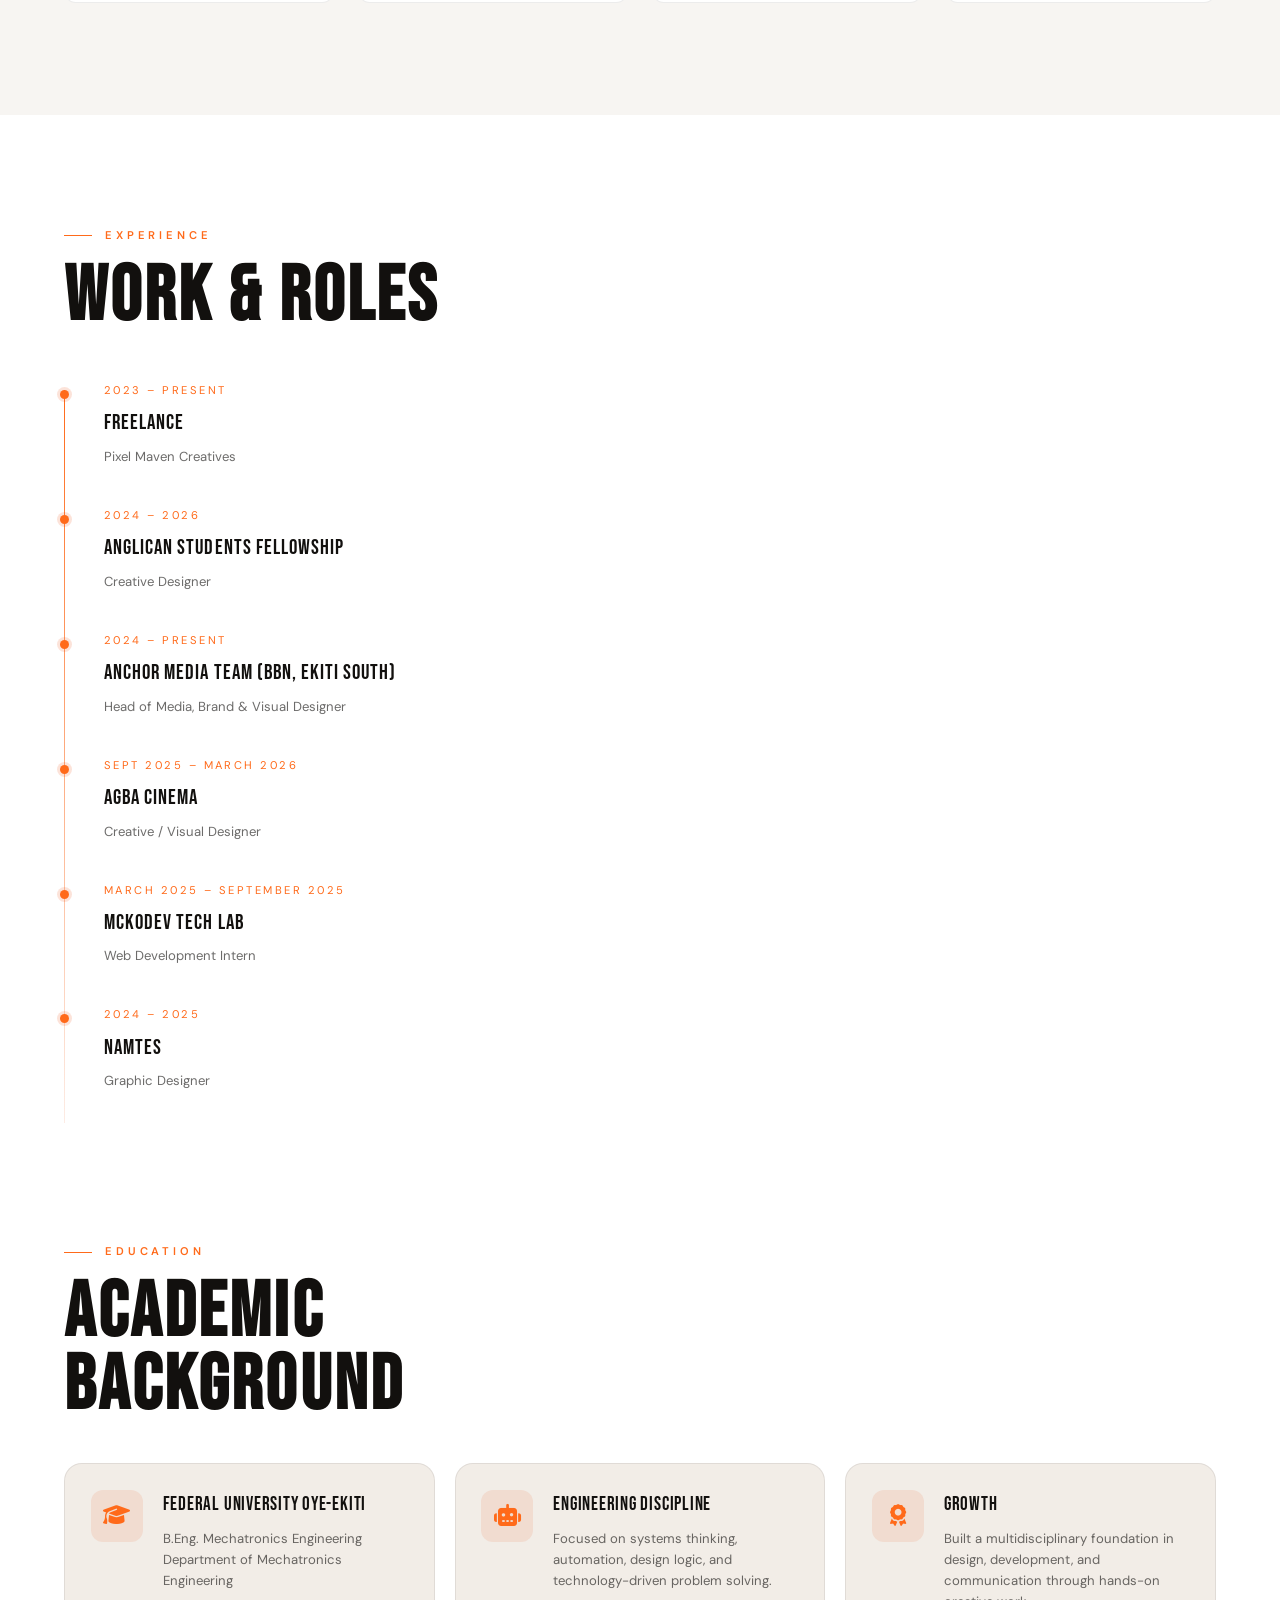
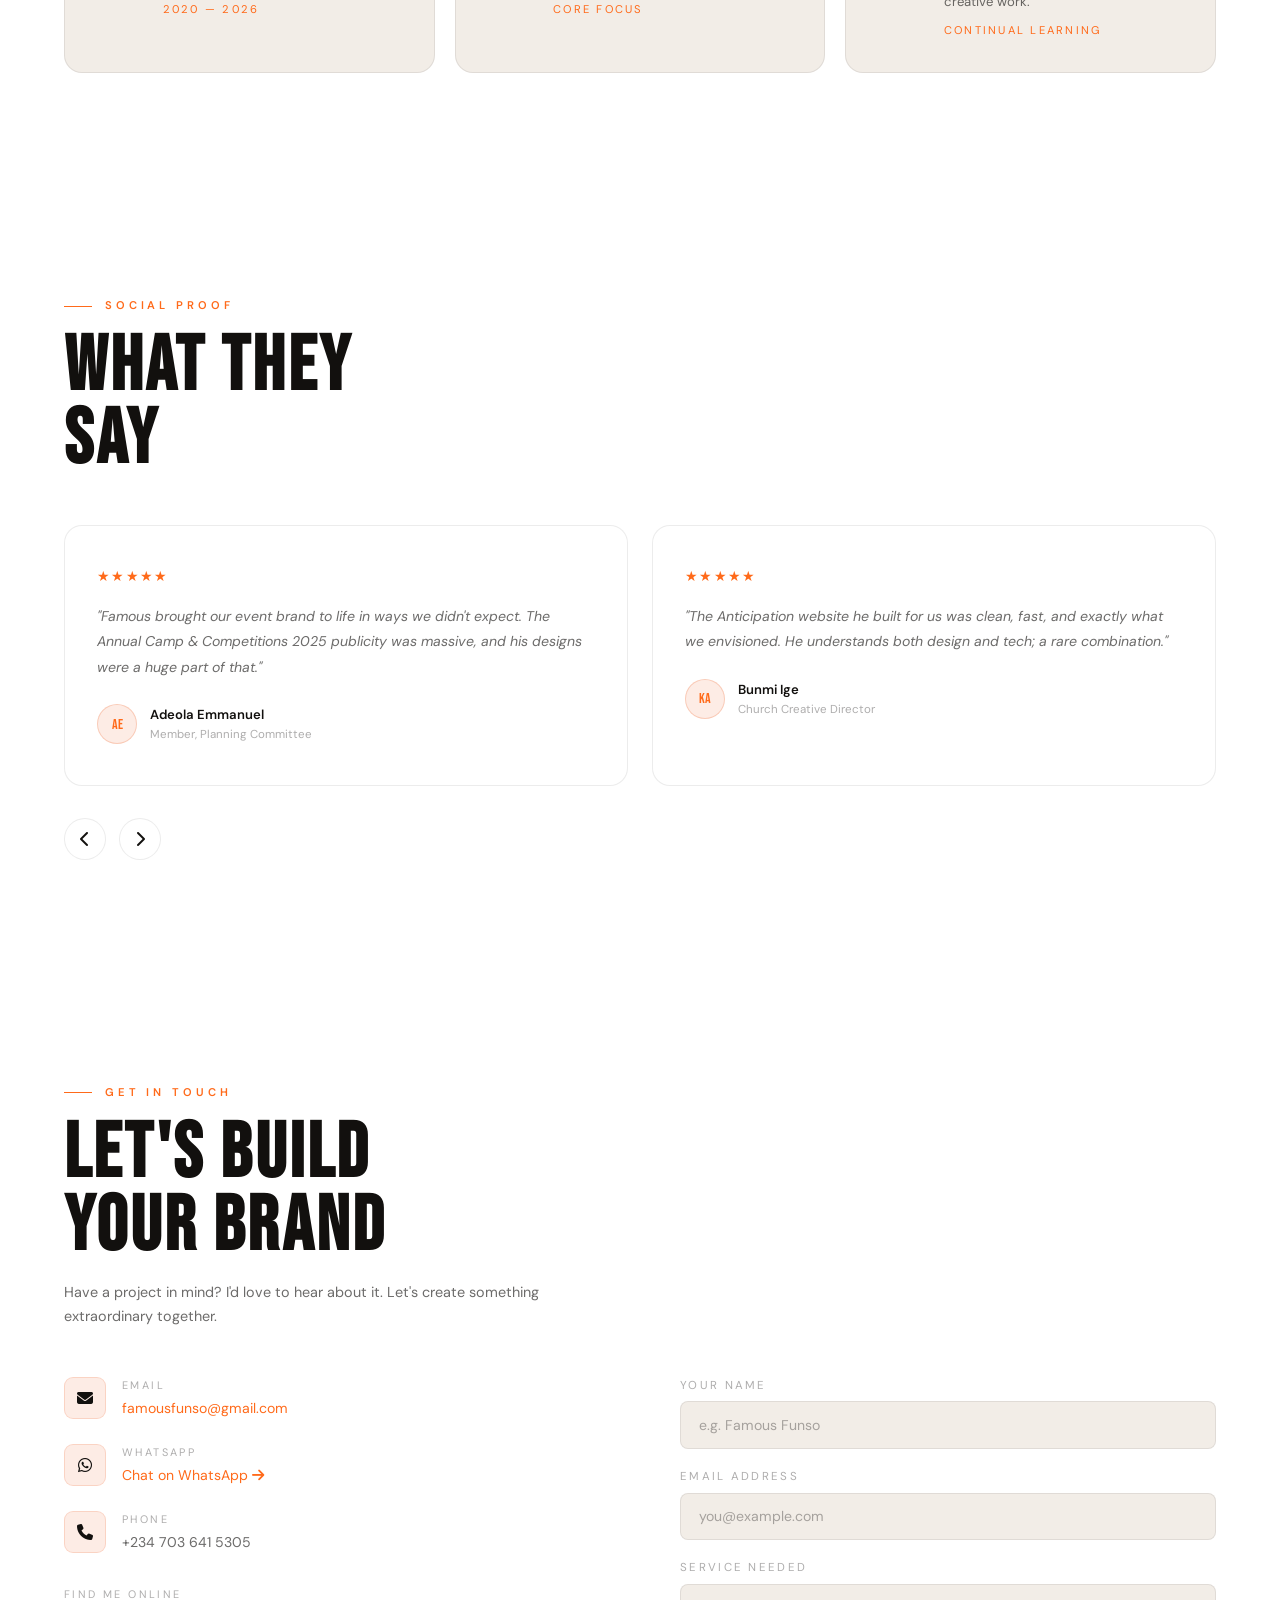
==== commit bc545d45: "Update index.html" ====
--- a/index.html
+++ b/index.html
@@ -6,49 +6,82 @@
 <meta name="viewport" content="width=device-width, initial-scale=1.0" />
 <meta name="theme-color" content="#f7f5f2" />
 
-<title>Graphic Designer in Nigeria | Event & Brand Visual Designer | Famous Funso</title>
-
-<meta name="description" content="Famous Funso Ibidapo is a creative graphic designer and event visual designer in Nigeria, specialising in event branding, conference graphics, corporate visuals, promotional designs and digital media. Explore his portfolio and get in touch." />
-
-<meta name="robots" content="index, follow" />
+<title>Famous Funso Ibidapo | Graphic Designer & Event Visual Designer in Nigeria</title>
+<meta name="description" content="Explore the portfolio of Famous Funso Ibidapo, a Nigeria-based creative graphic designer and event visual designer specialising in event branding, corporate visuals, conference materials, promotional graphics and digital media." />
+<meta name="author" content="Famous Funso Ibidapo" />
+<meta name="robots" content="index, follow, max-image-preview:large" />
+<meta name="googlebot" content="index, follow, max-image-preview:large" />
 
 <link rel="canonical" href="https://bossfame.github.io/famousfunsoportfolio/" />
 
 <meta property="og:type" content="website" />
-<meta property="og:title" content="Famous Funso | Graphic Designer & Event Visual Designer" />
-<meta property="og:description" content="Creative graphic design, event branding and corporate visual communication. Explore the portfolio of Famous Funso Ibidapo." />
+<meta property="og:locale" content="en_NG" />
+<meta property="og:site_name" content="Famous Funso Ibidapo | Portfolio" />
+<meta property="og:title" content="Famous Funso Ibidapo | Graphic Designer & Event Visual Designer in Nigeria" />
+<meta property="og:description" content="Creative graphic design, event branding, corporate visuals and conference materials by Famous Funso Ibidapo. Explore selected work and get in touch." />
 <meta property="og:url" content="https://bossfame.github.io/famousfunsoportfolio/" />
 <meta property="og:image" content="https://bossfame.github.io/famousfunsoportfolio/images/bossfame.jpg" />
+<meta property="og:image:alt" content="Famous Funso Ibidapo, creative graphic designer and event visual designer" />
+
+<meta name="twitter:card" content="summary_large_image" />
+<meta name="twitter:title" content="Famous Funso Ibidapo | Graphic Designer & Event Visual Designer" />
+<meta name="twitter:description" content="Explore creative graphic design, event branding, corporate visuals and conference materials by Famous Funso Ibidapo in Nigeria." />
+<meta name="twitter:image" content="https://bossfame.github.io/famousfunsoportfolio/images/bossfame.jpg" />
 
 <link rel="preconnect" href="https://fonts.googleapis.com" />
 <link rel="preconnect" href="https://fonts.gstatic.com" crossorigin />
 <link href="https://fonts.googleapis.com/css2?family=Bebas+Neue&family=DM+Sans:ital,wght@0,300;0,400;0,500;0,600;1,300&family=Playfair+Display:ital@1&display=swap" rel="stylesheet" />
 <link rel="stylesheet" href="https://cdnjs.cloudflare.com/ajax/libs/font-awesome/6.5.2/css/all.min.css" crossorigin="anonymous" referrerpolicy="no-referrer" />
 <link rel="stylesheet" href="style.css" />
-  
+
 <script type="application/ld+json">
 {
   "@context": "https://schema.org",
-  "@type": "Person",
-  "name": "Famous Funso Ibidapo",
-  "url": "https://bossfame.github.io/famousfunsoportfolio/",
-  "image": "https://bossfame.github.io/famousfunsoportfolio/images/bossfame.jpg",
-  "jobTitle": "Creative Graphic Designer and Event Visual Designer",
-  "description": "Creative graphic designer specialising in event branding, corporate visuals, promotional graphics and digital media.",
-  "address": {
-    "@type": "PostalAddress",
-    "addressCountry": "NG"
-  },
-  "knowsAbout": [
-    "Graphic Design",
-    "Event Branding",
-    "Event Visual Design",
-    "Brand Visual Design",
-    "Corporate Graphic Design",
-    "Conference Branding",
-    "Flyer Design",
-    "Social Media Design",
-    "Web Development"
+  "@graph": [
+    {
+      "@type": "Person",
+      "@id": "https://bossfame.github.io/famousfunsoportfolio/#person",
+      "name": "Famous Funso Ibidapo",
+      "url": "https://bossfame.github.io/famousfunsoportfolio/",
+      "image": "https://bossfame.github.io/famousfunsoportfolio/images/bossfame.jpg",
+      "jobTitle": "Creative Graphic Designer, Event Visual Designer and Brand Visual Designer",
+      "description": "Famous Funso Ibidapo is a Nigeria-based creative graphic designer and event visual designer specialising in event branding, corporate visuals, conference materials, promotional graphics and digital media.",
+      "address": {
+        "@type": "PostalAddress",
+        "addressCountry": "NG"
+      },
+      "nationality": {
+        "@type": "Country",
+        "name": "Nigeria"
+      },
+      "knowsAbout": [
+        "Graphic Design",
+        "Event Branding",
+        "Event Visual Design",
+        "Brand Visual Design",
+        "Corporate Graphic Design",
+        "Conference Branding",
+        "Flyer Design",
+        "Social Media Design",
+        "Publication Design",
+        "Digital Media Design",
+        "Web Development"
+      ],
+      "sameAs": [
+        "https://github.com/BossFame"
+      ]
+    },
+    {
+      "@type": "WebSite",
+      "@id": "https://bossfame.github.io/famousfunsoportfolio/#website",
+      "url": "https://bossfame.github.io/famousfunsoportfolio/",
+      "name": "Famous Funso Ibidapo | Portfolio",
+      "description": "Portfolio of Famous Funso Ibidapo, creative graphic designer and event visual designer in Nigeria.",
+      "inLanguage": "en",
+      "about": {
+        "@id": "https://bossfame.github.io/famousfunsoportfolio/#person"
+      }
+    }
   ]
 }
 </script>
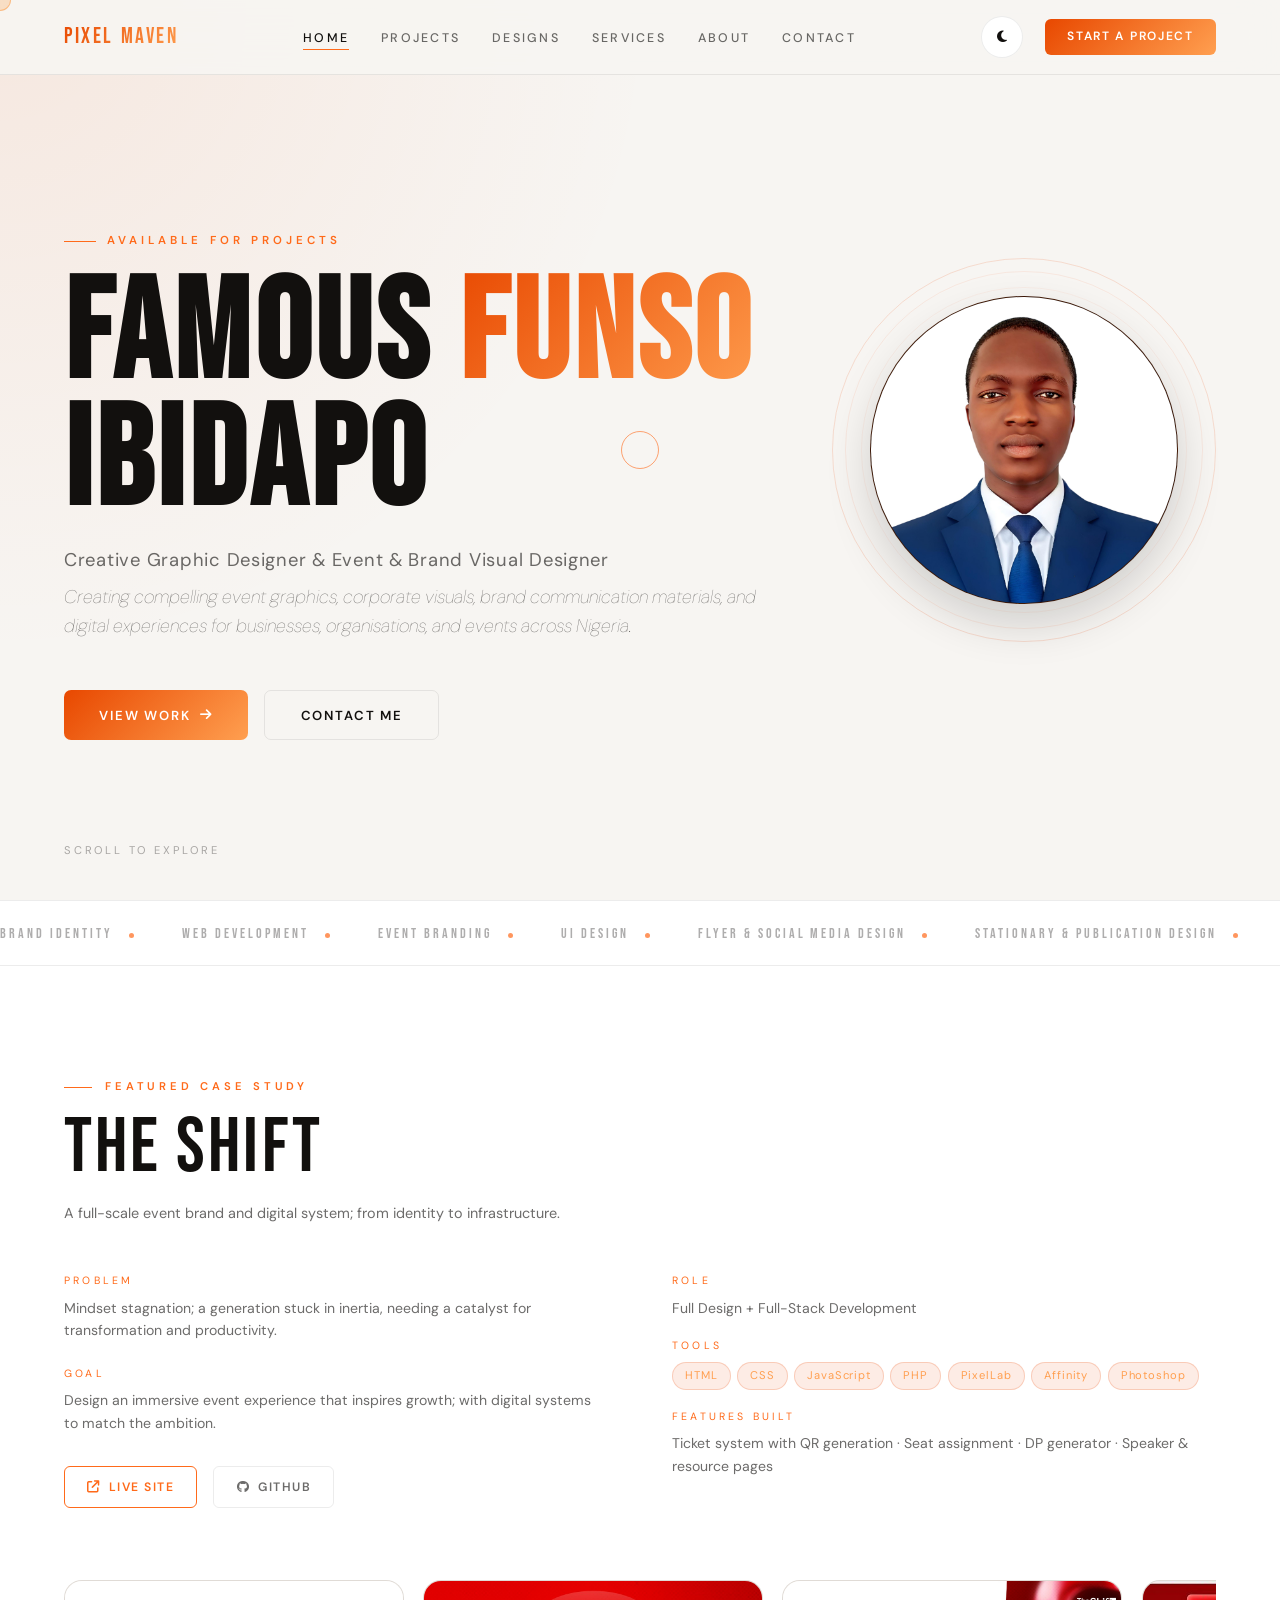
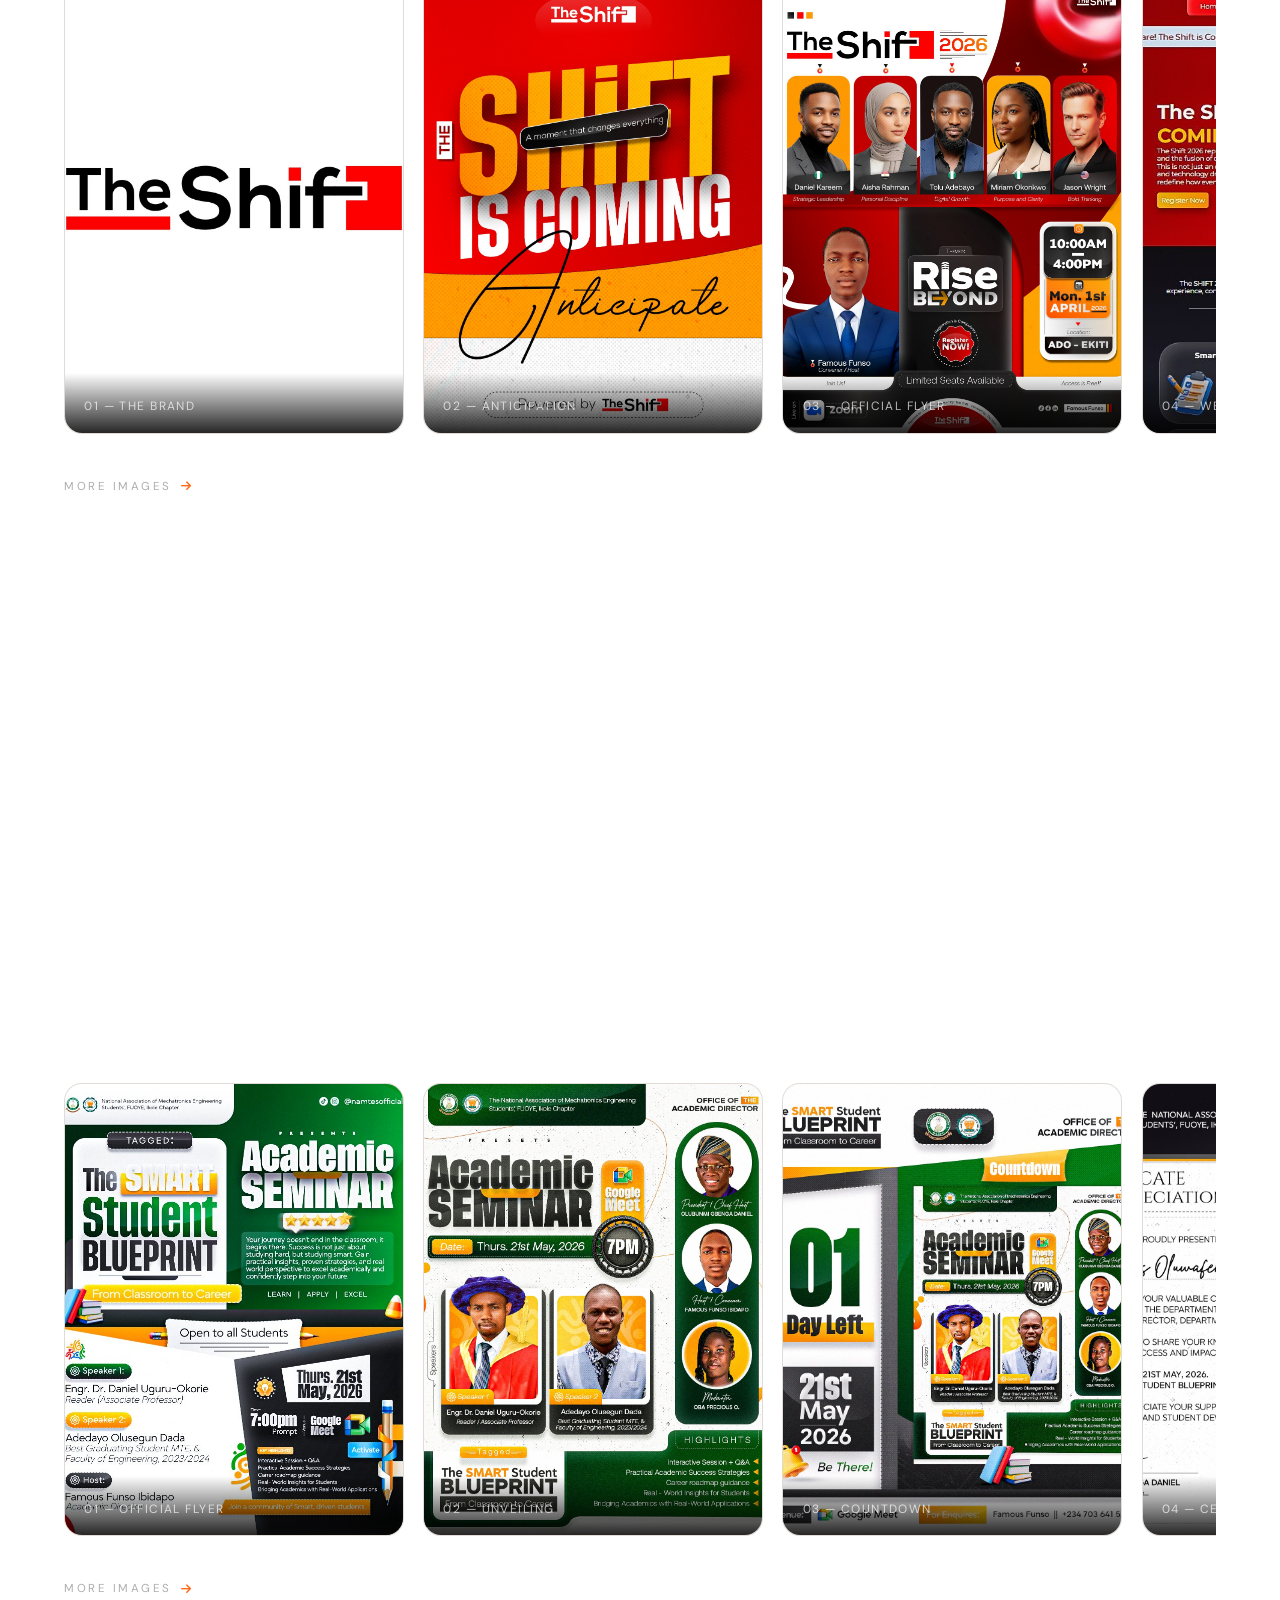
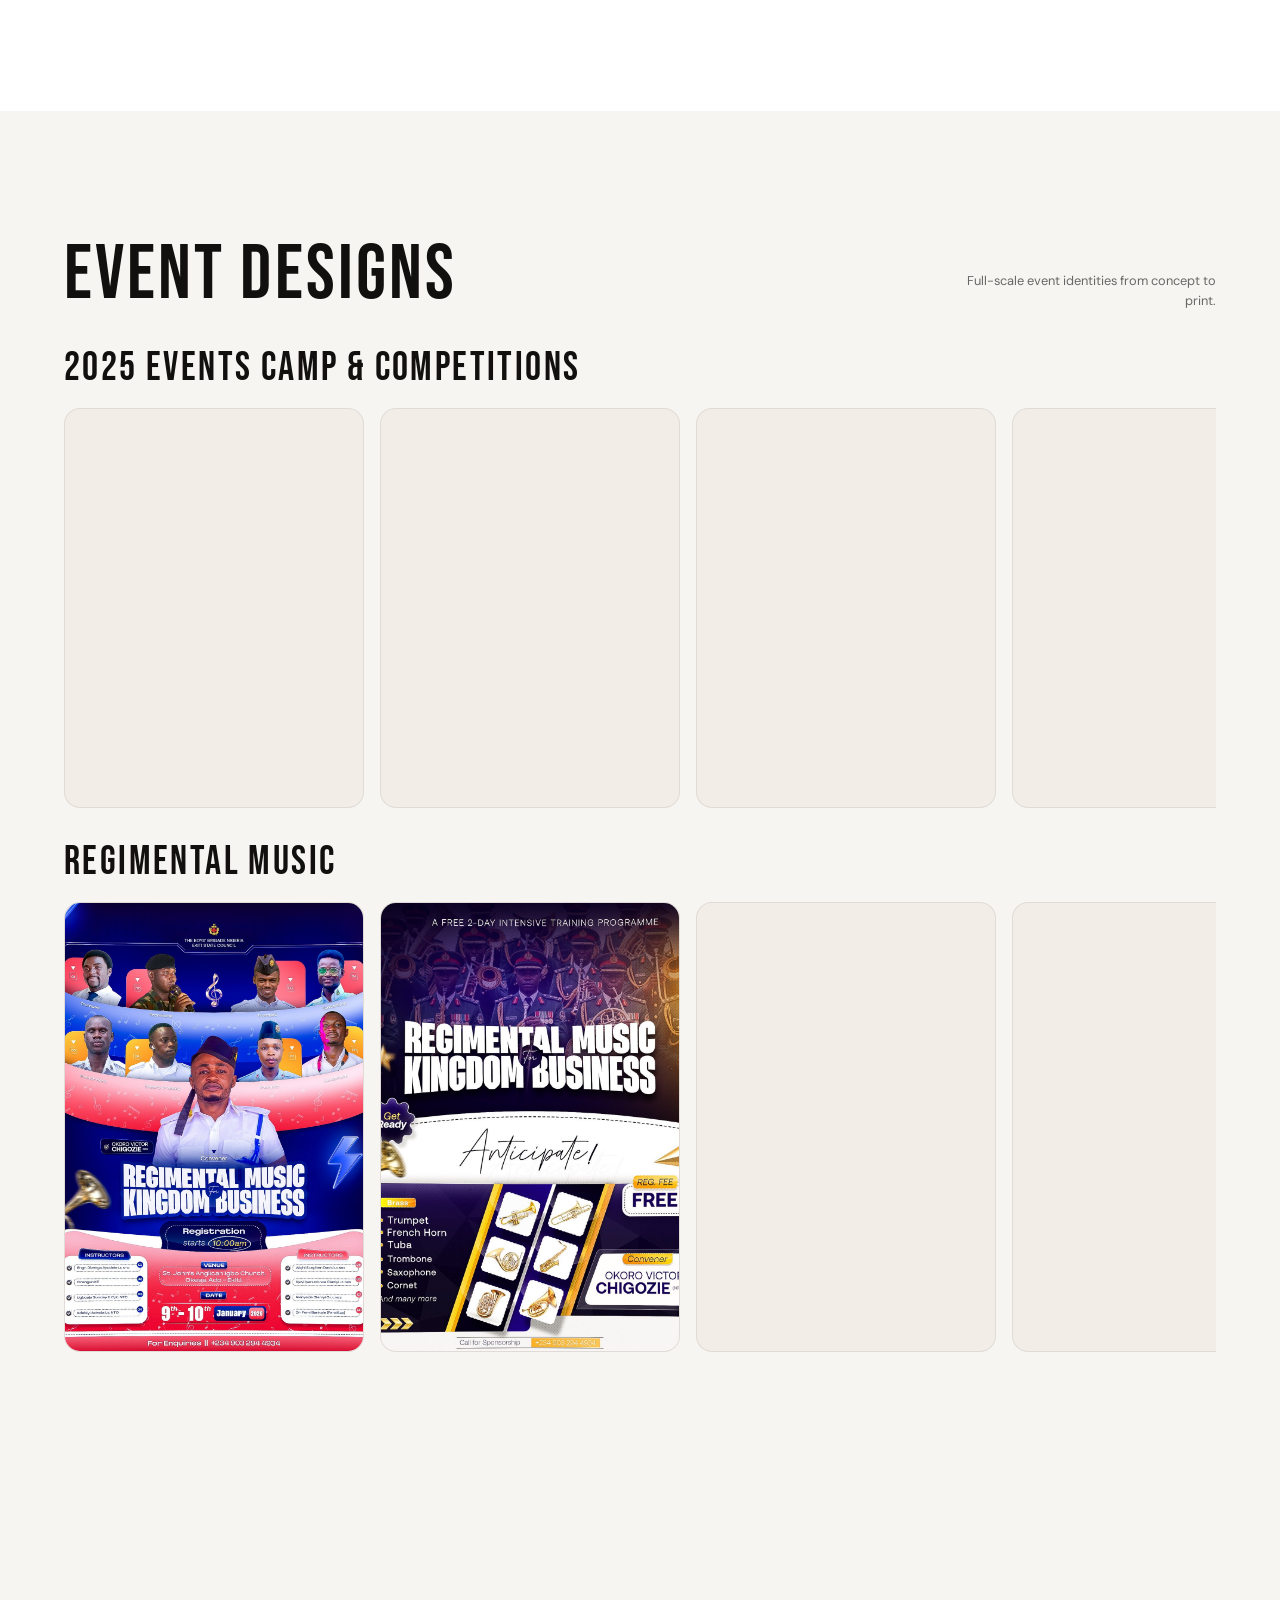
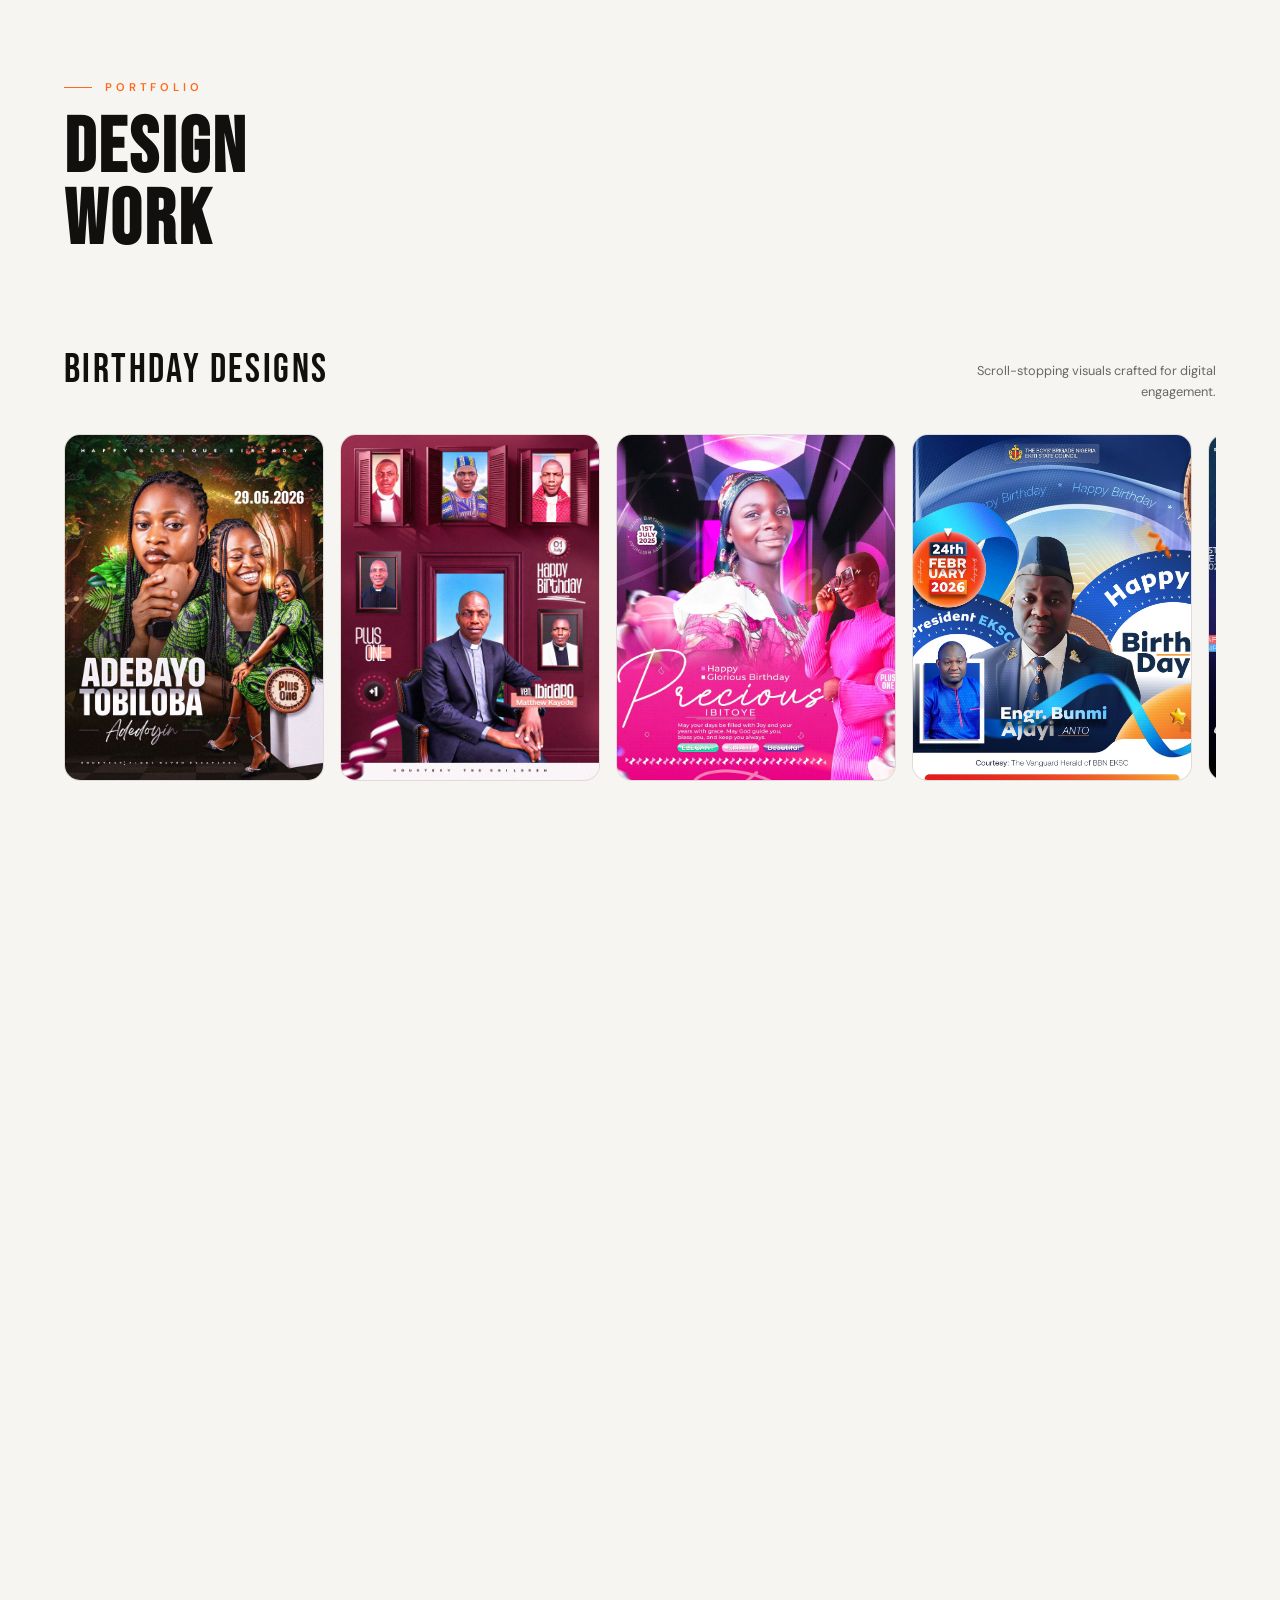
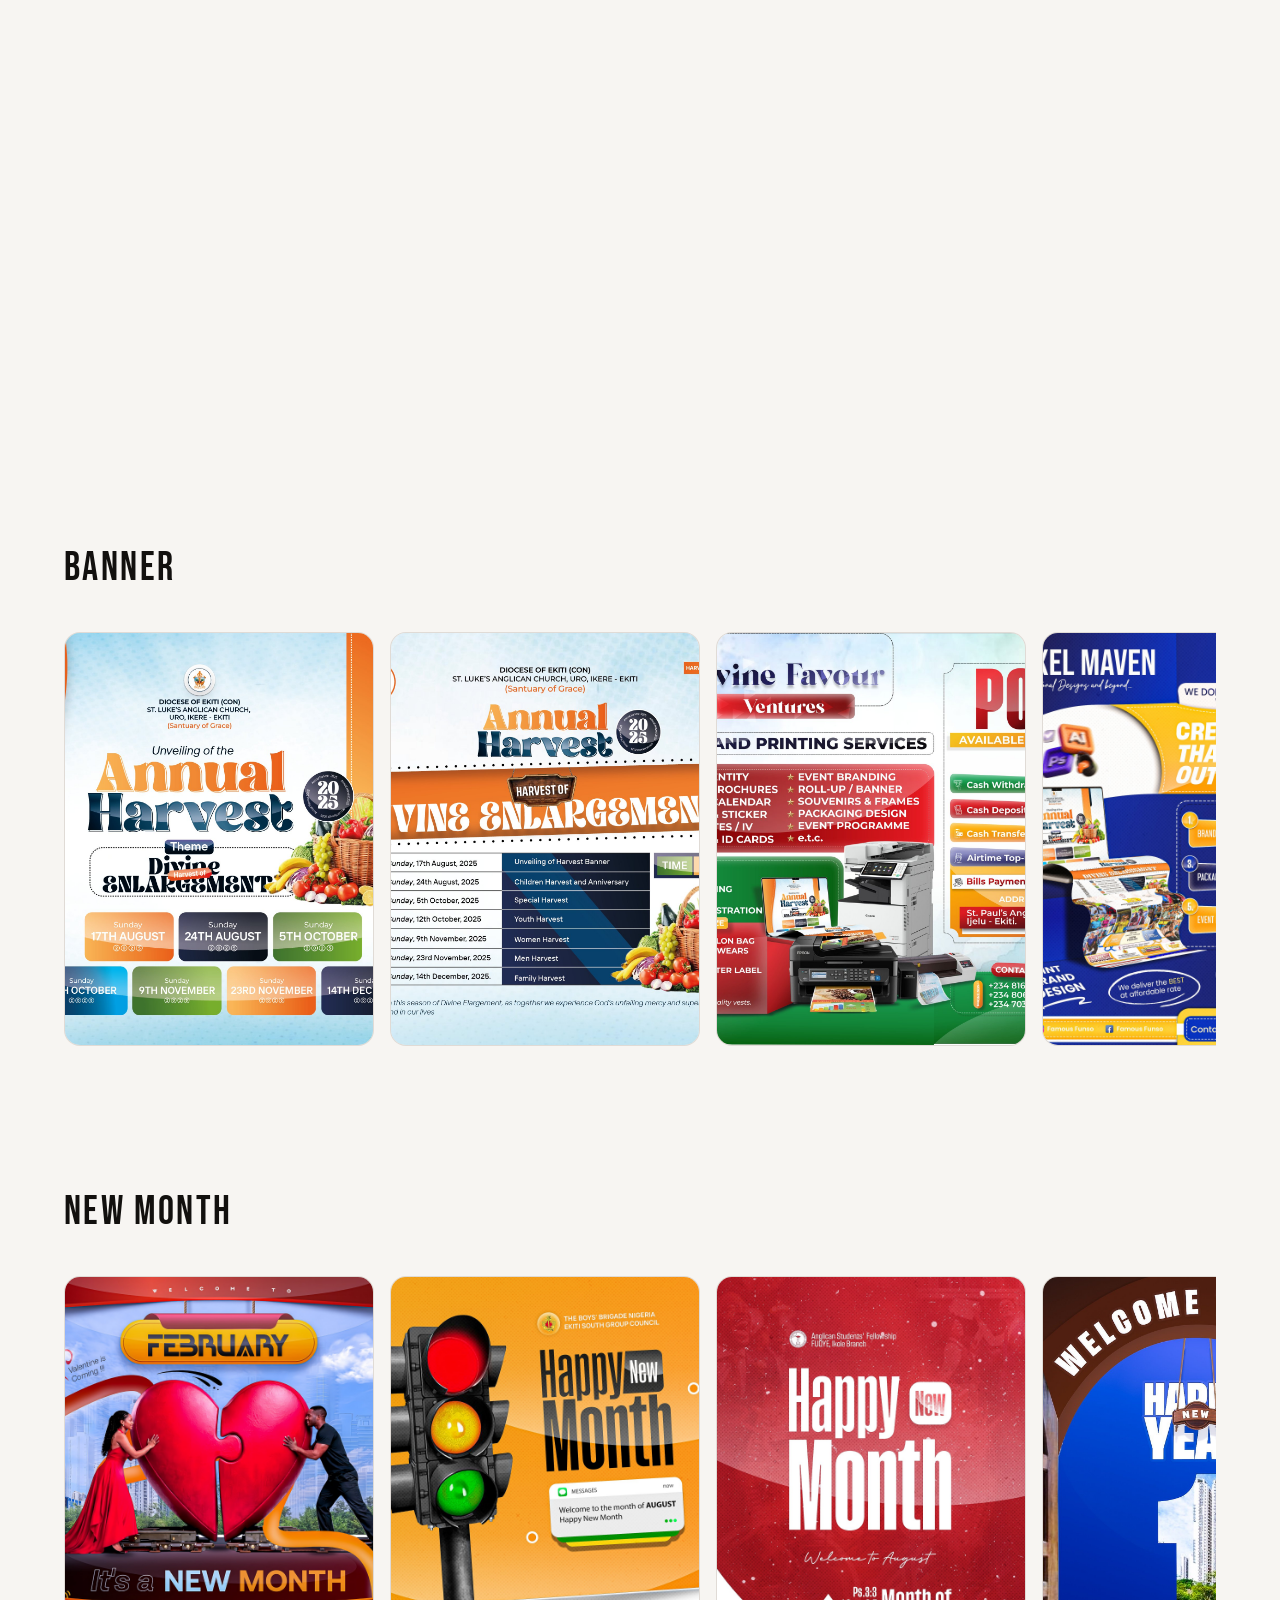
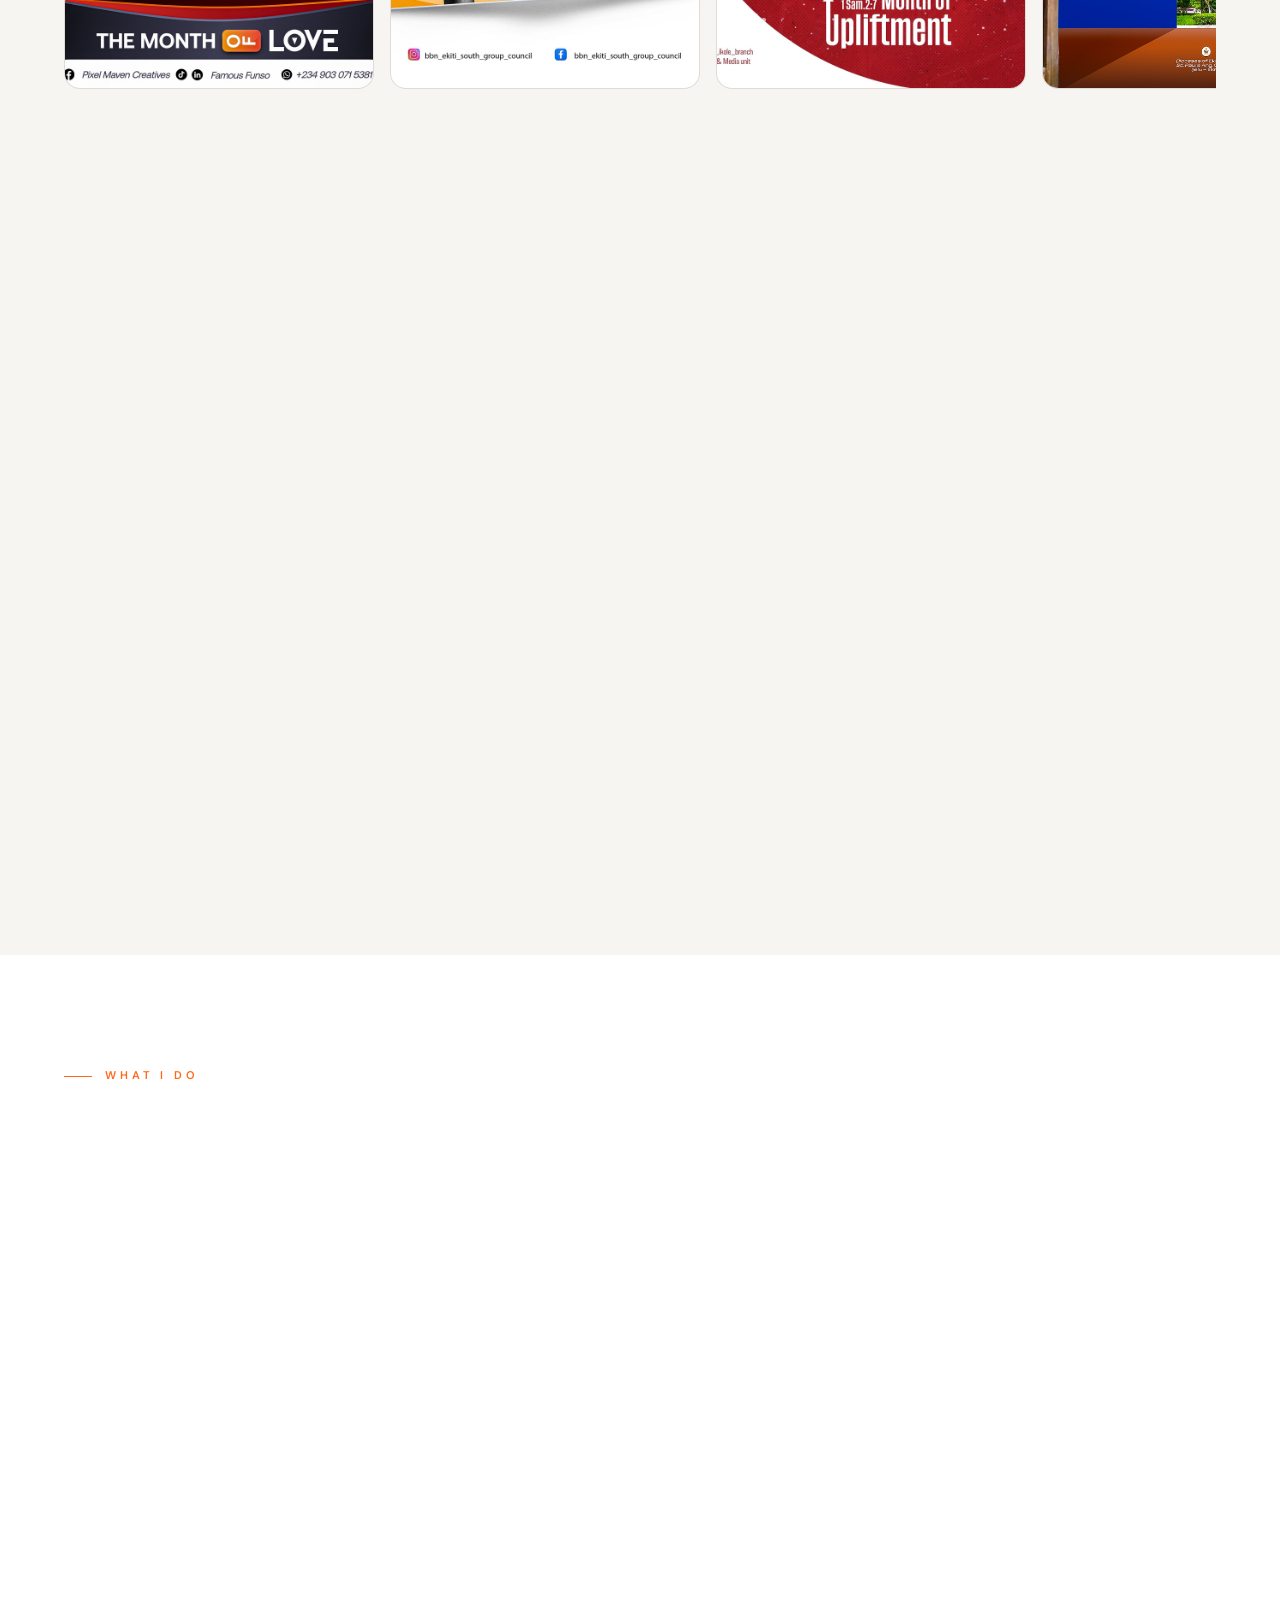
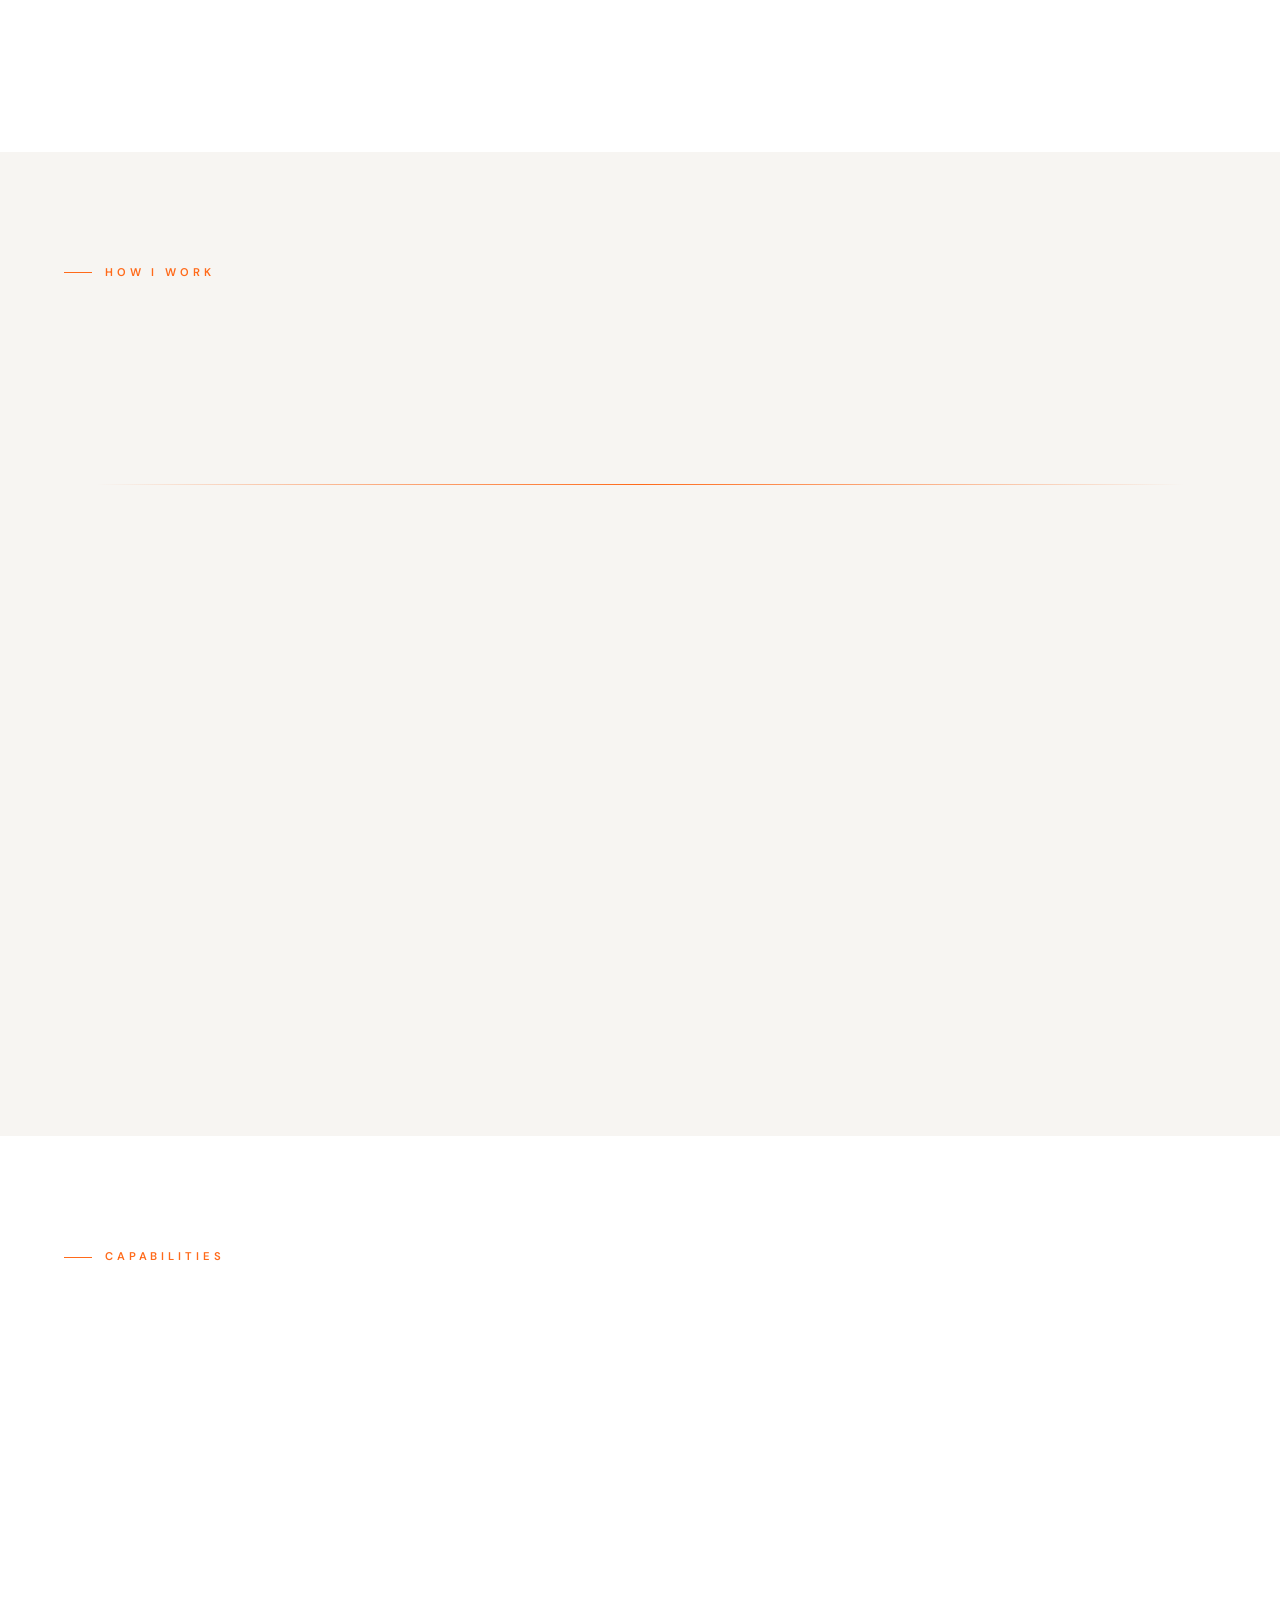
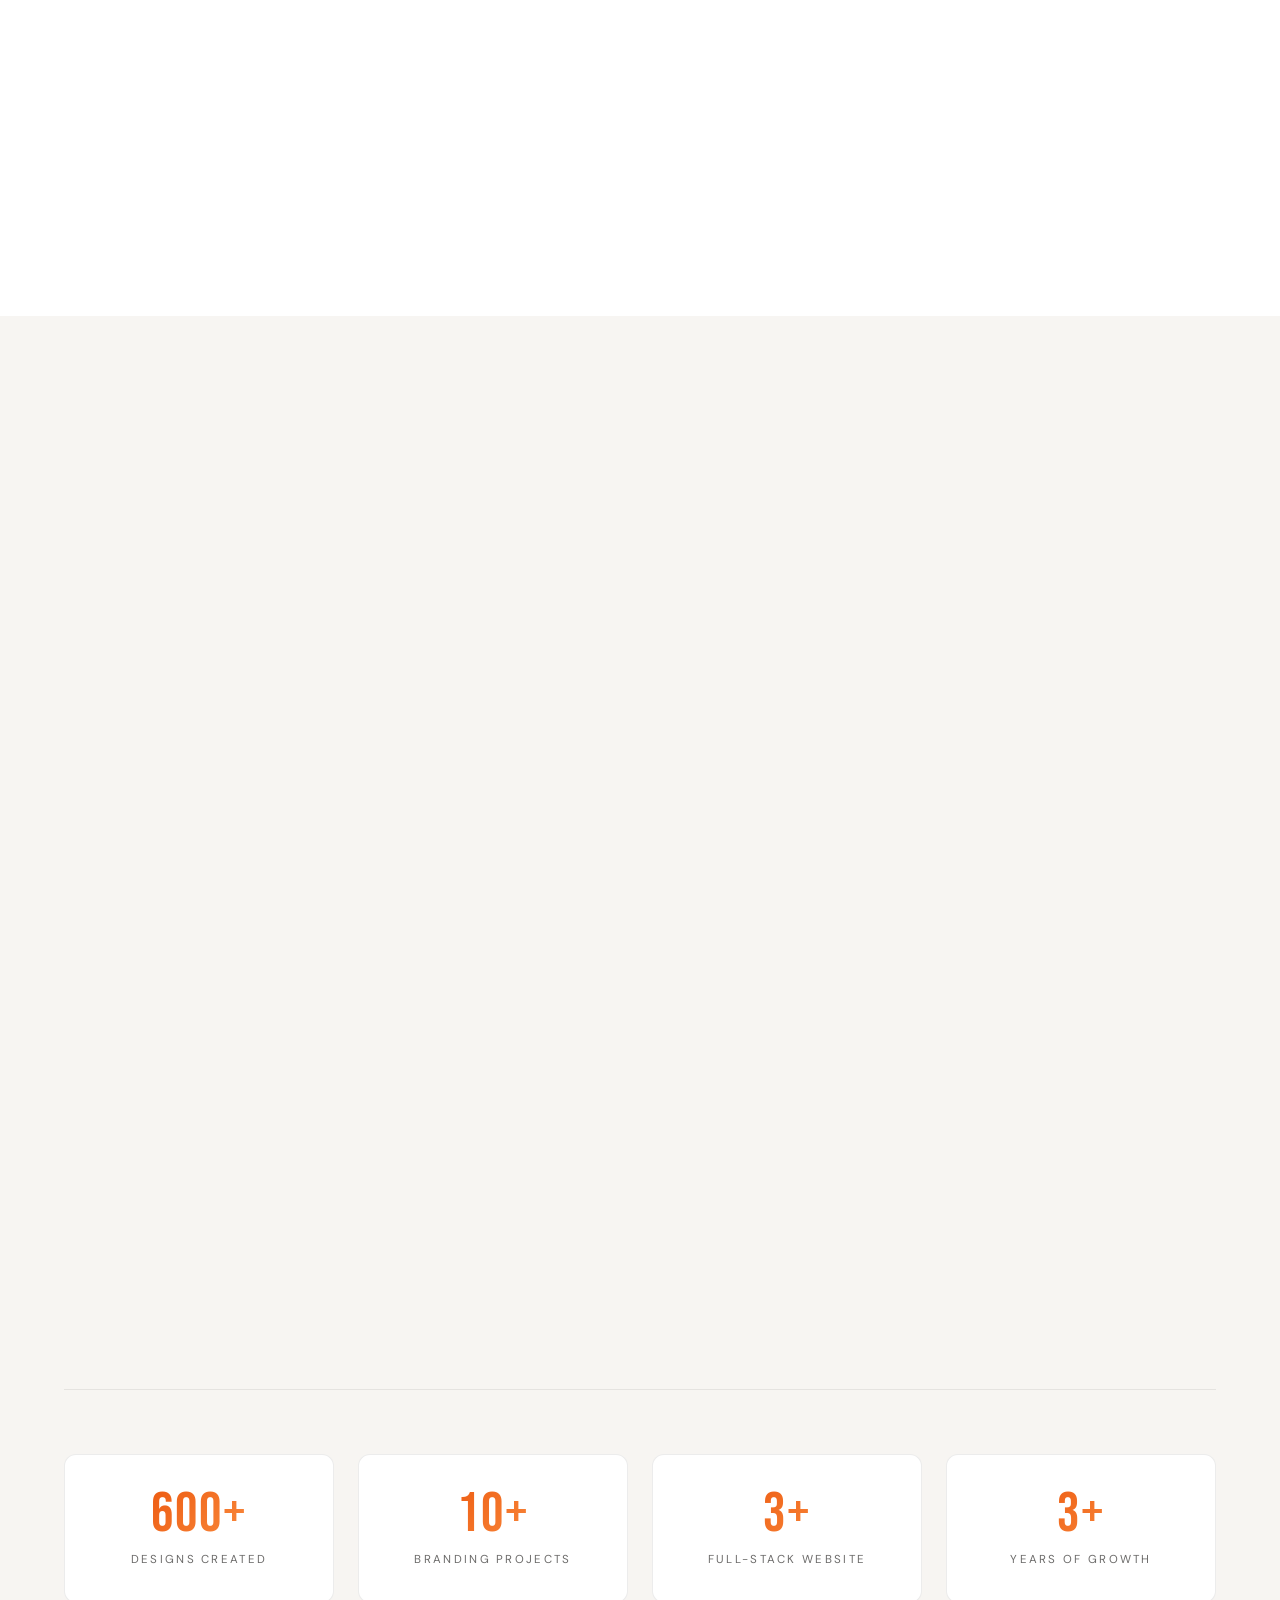
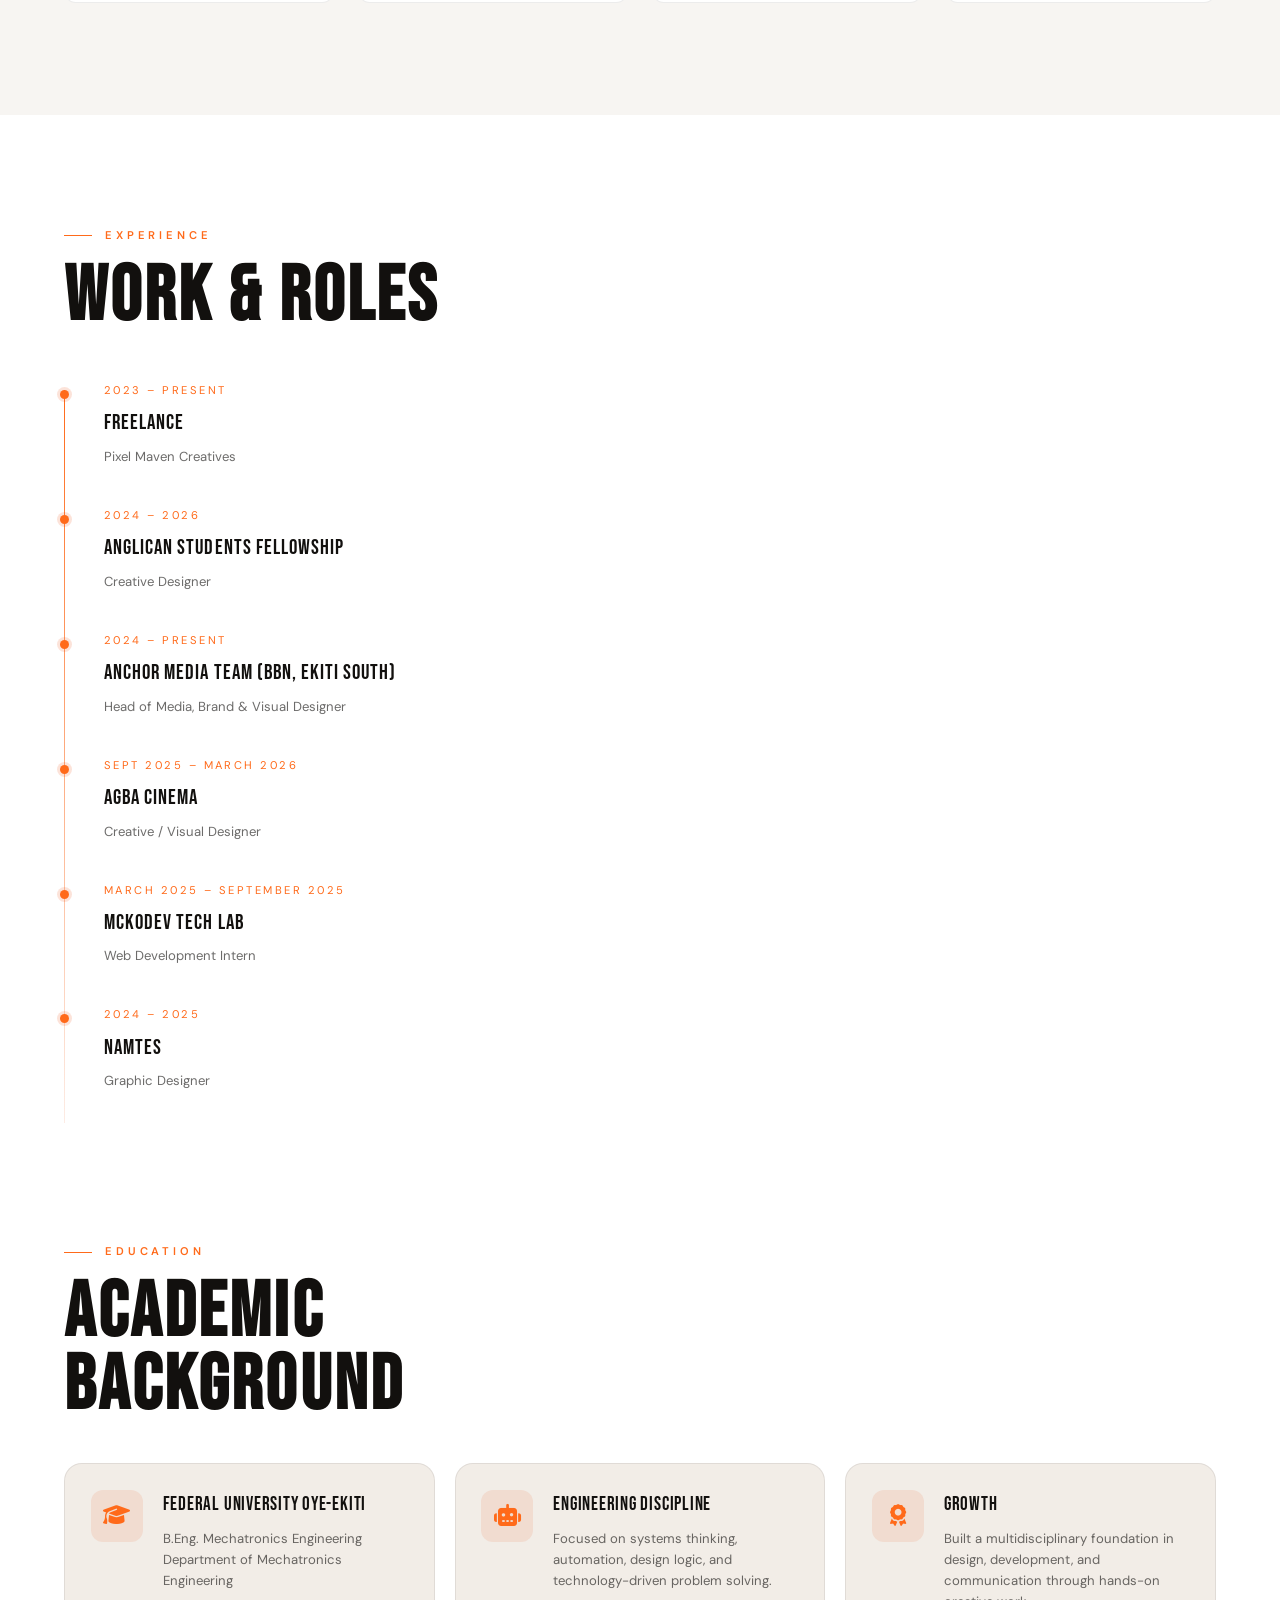
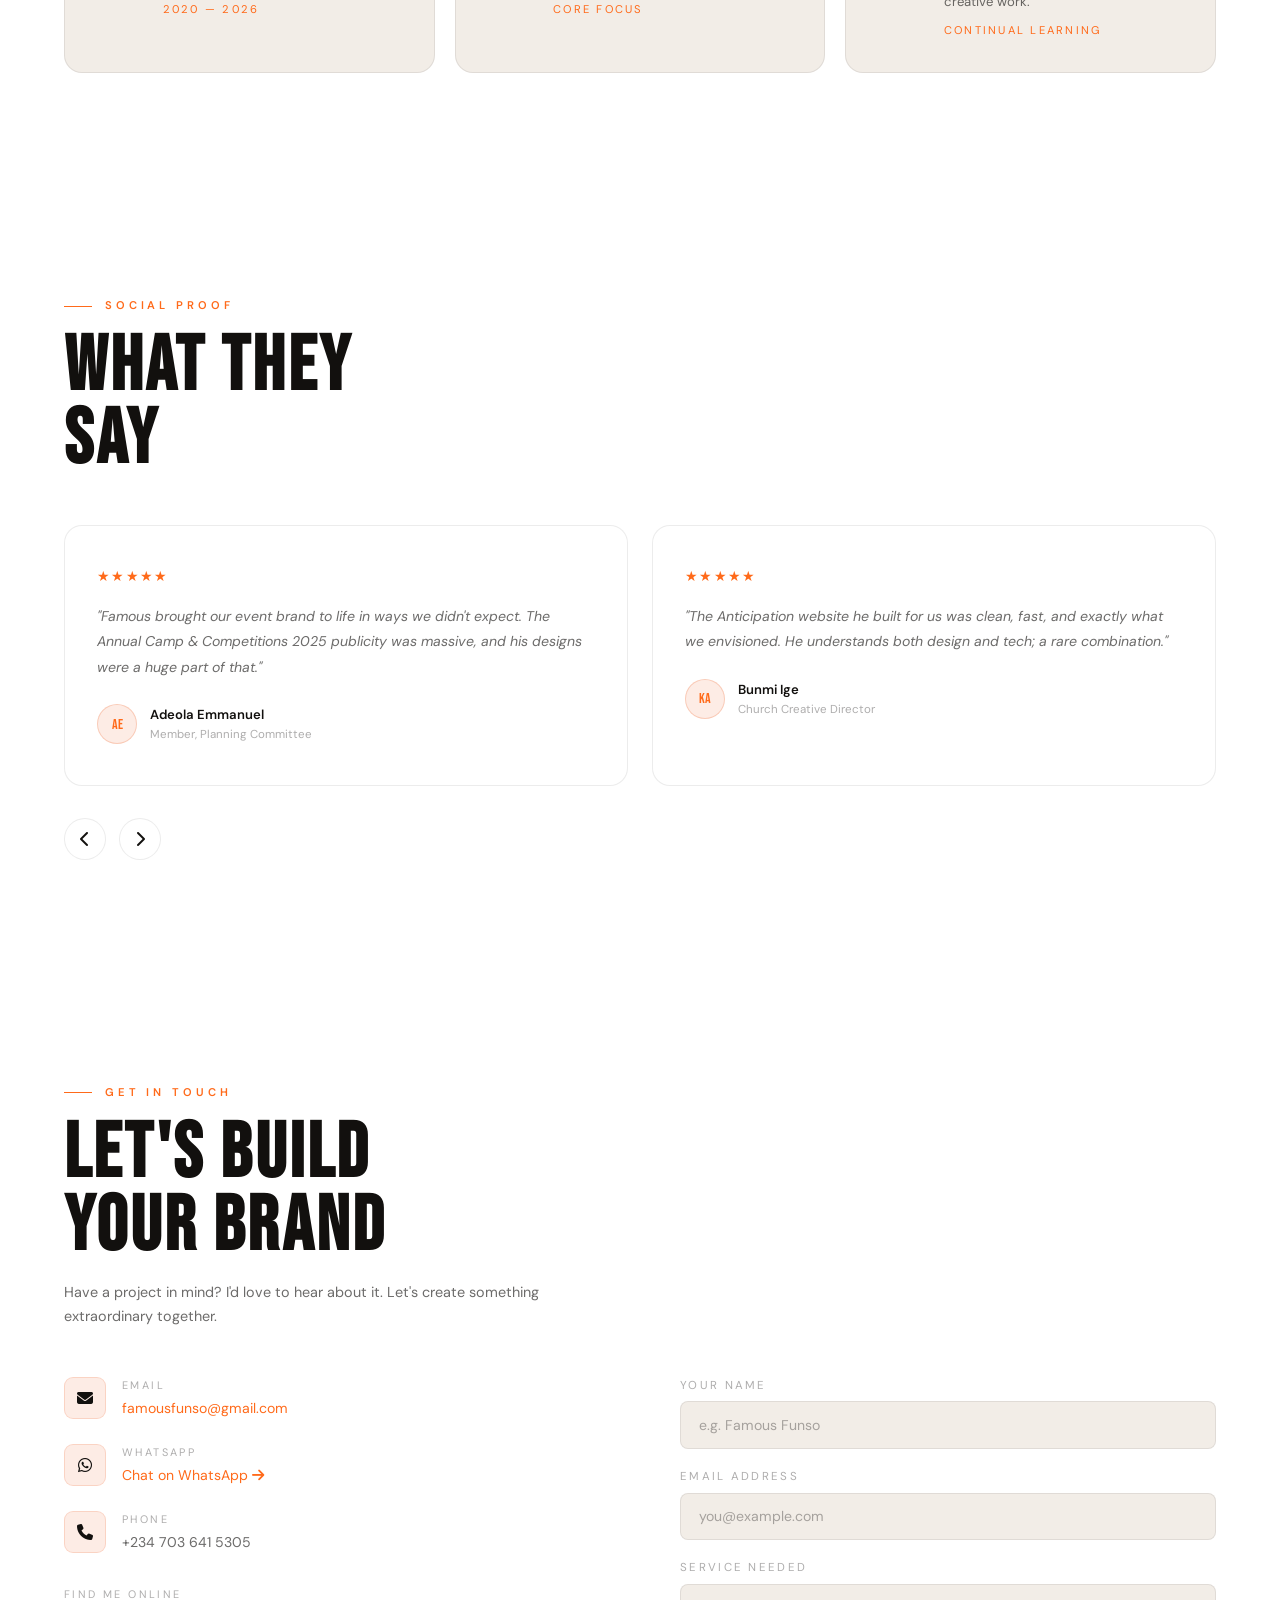
==== commit 57d32a00: "Update index.html" ====
--- a/index.html
+++ b/index.html
@@ -208,7 +208,7 @@
         <div class="meta-value">Design an immersive event experience that inspires growth; with digital systems to match the ambition.</div>
       </div>
       <div class="case-study-links">
-        <a href="comingSoon.html" class="btn-outline-orange"><i class="fa-solid fa-arrow-up-right-from-square"></i> Live Site</a>
+        <a href="https://theshift.rf.gd" class="btn-outline-orange"><i class="fa-solid fa-arrow-up-right-from-square"></i> Live Site</a>
         <a href="https://github.com/bossfame" class="btn-outline-white"><i class="fa-brands fa-github"></i> GitHub</a>
       </div>
     </div>
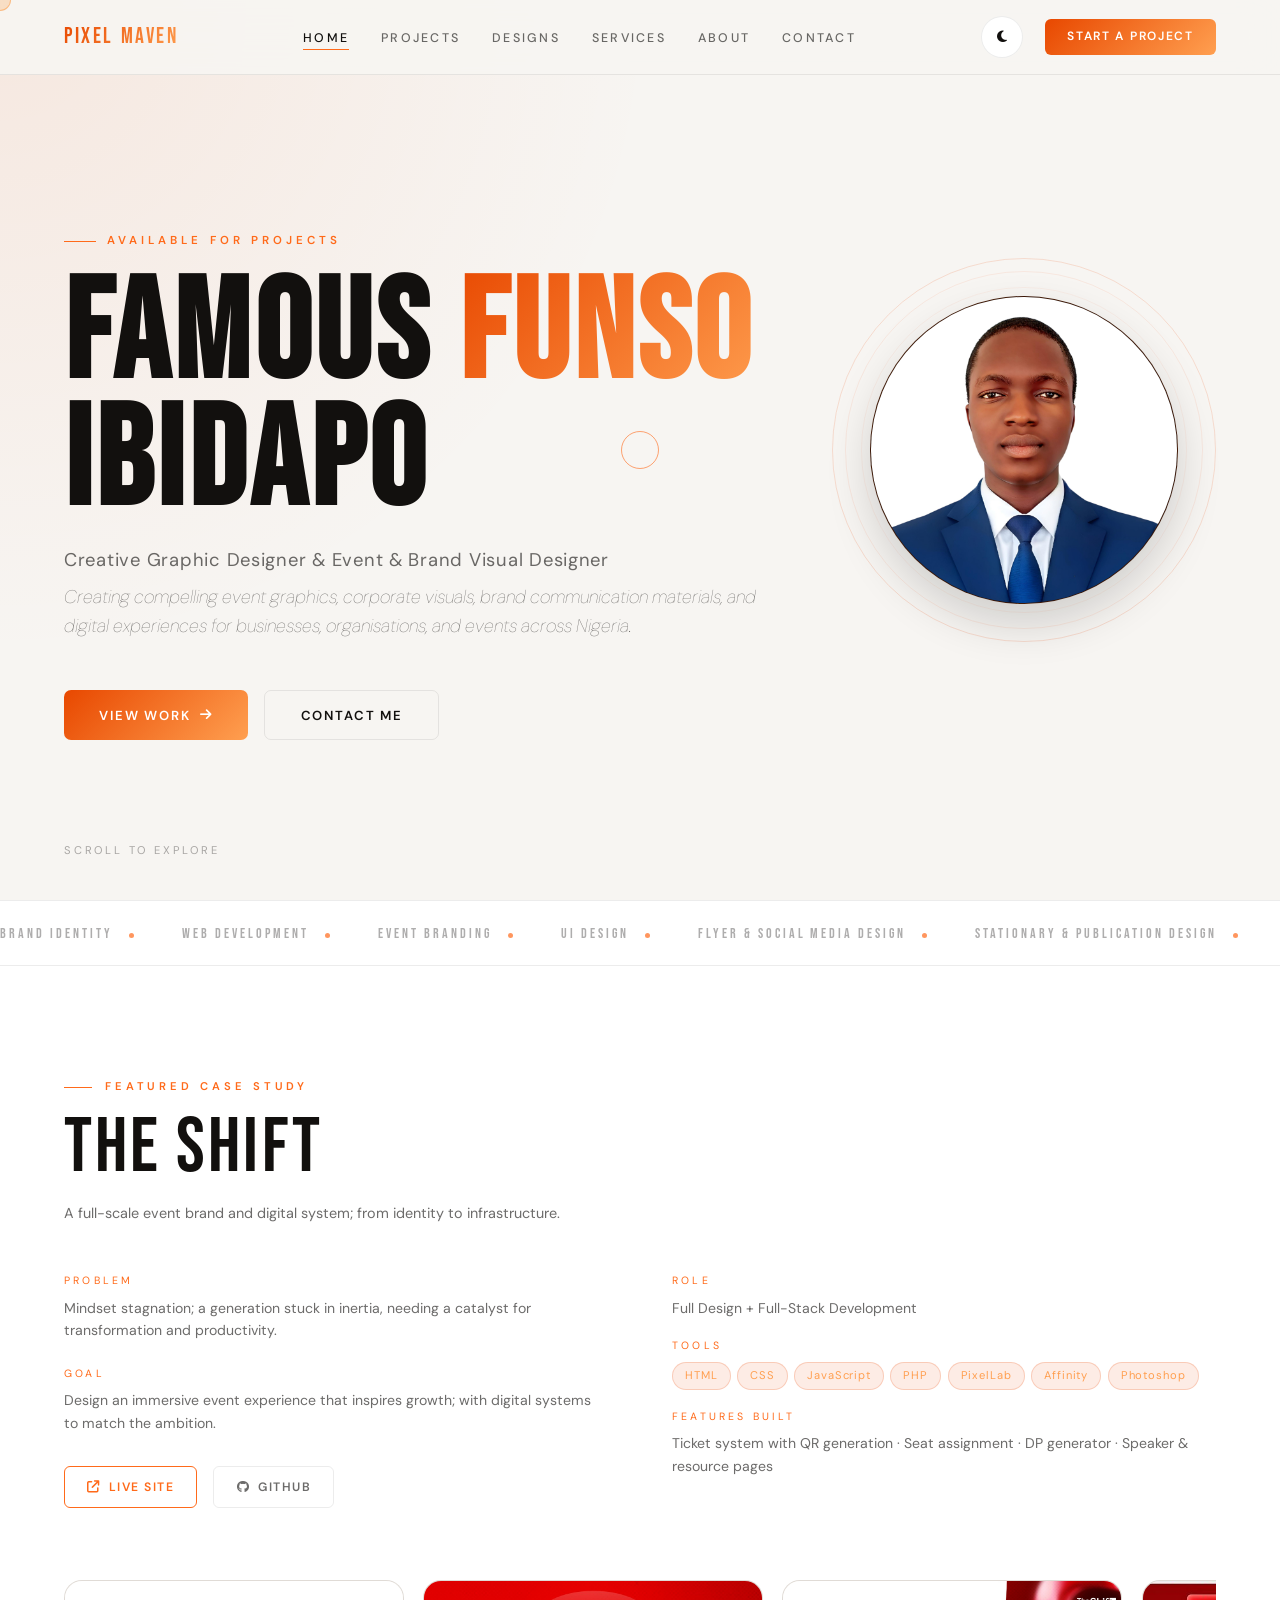
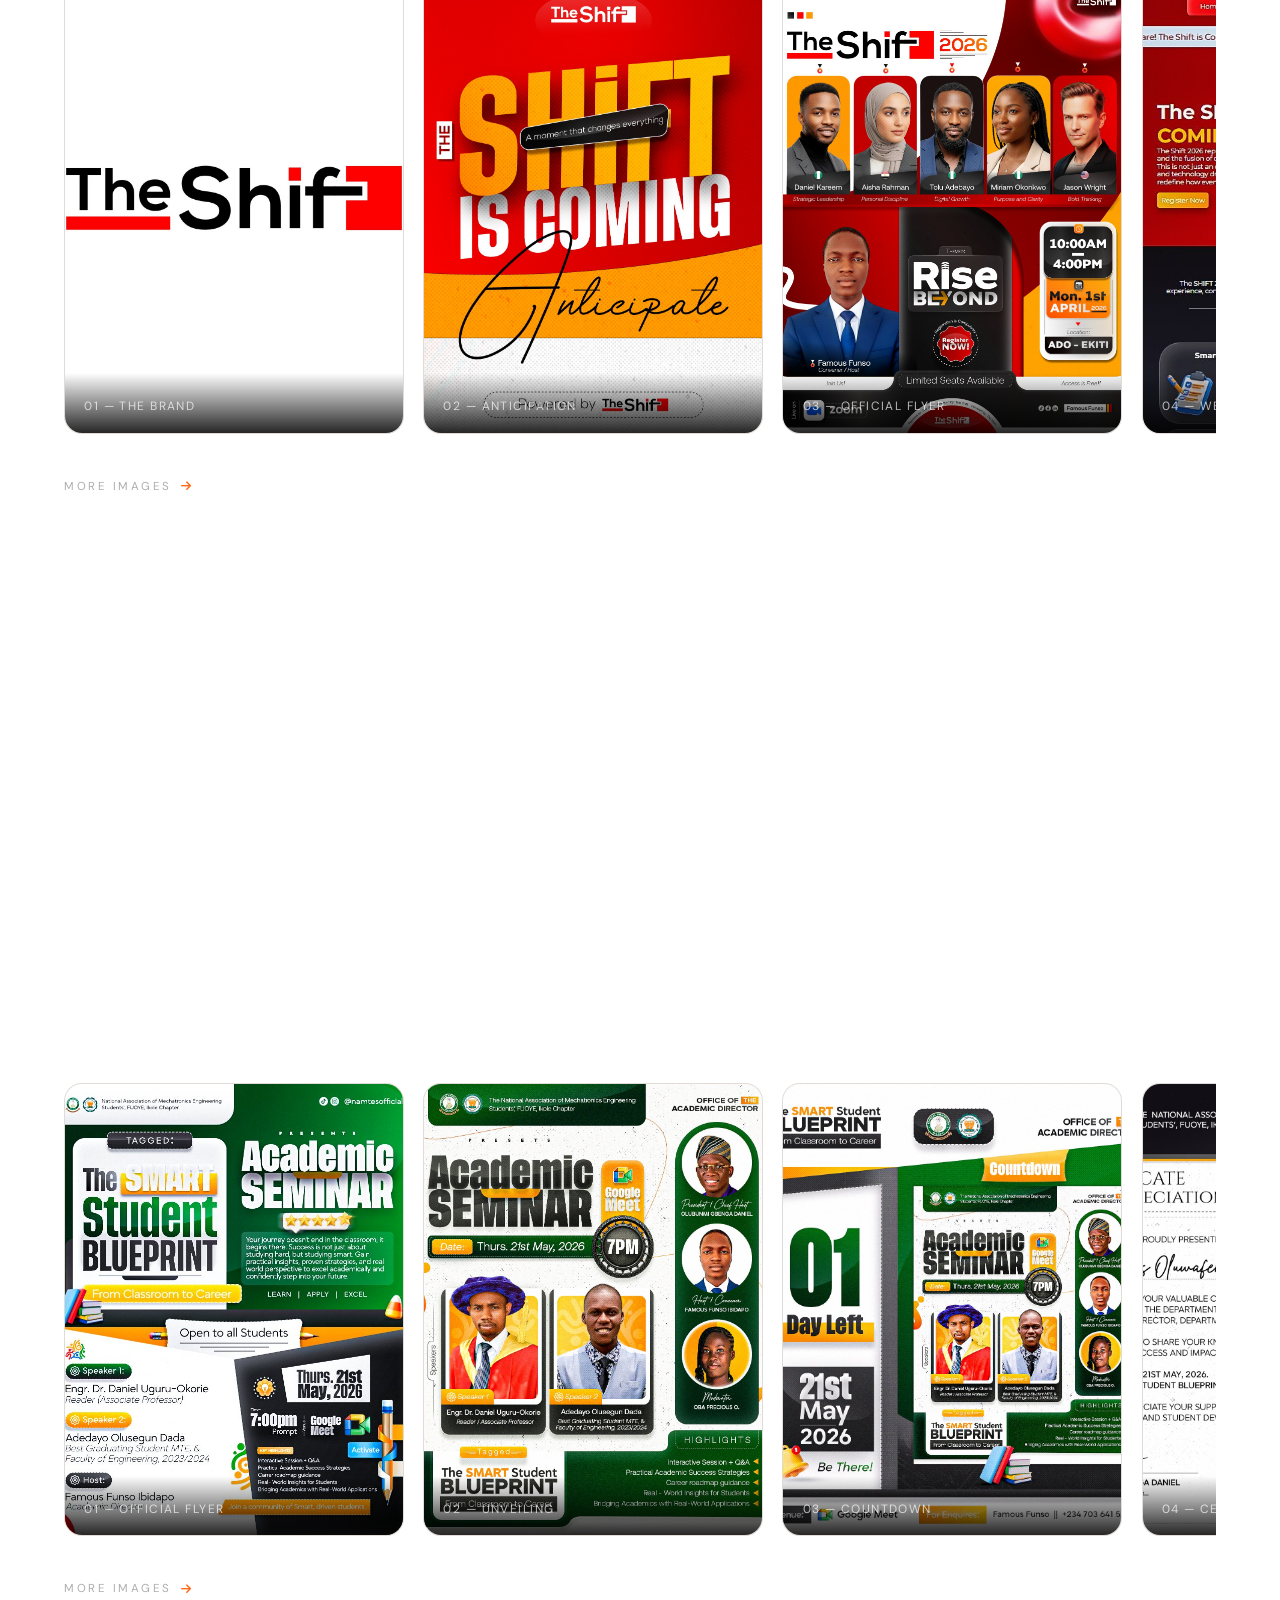
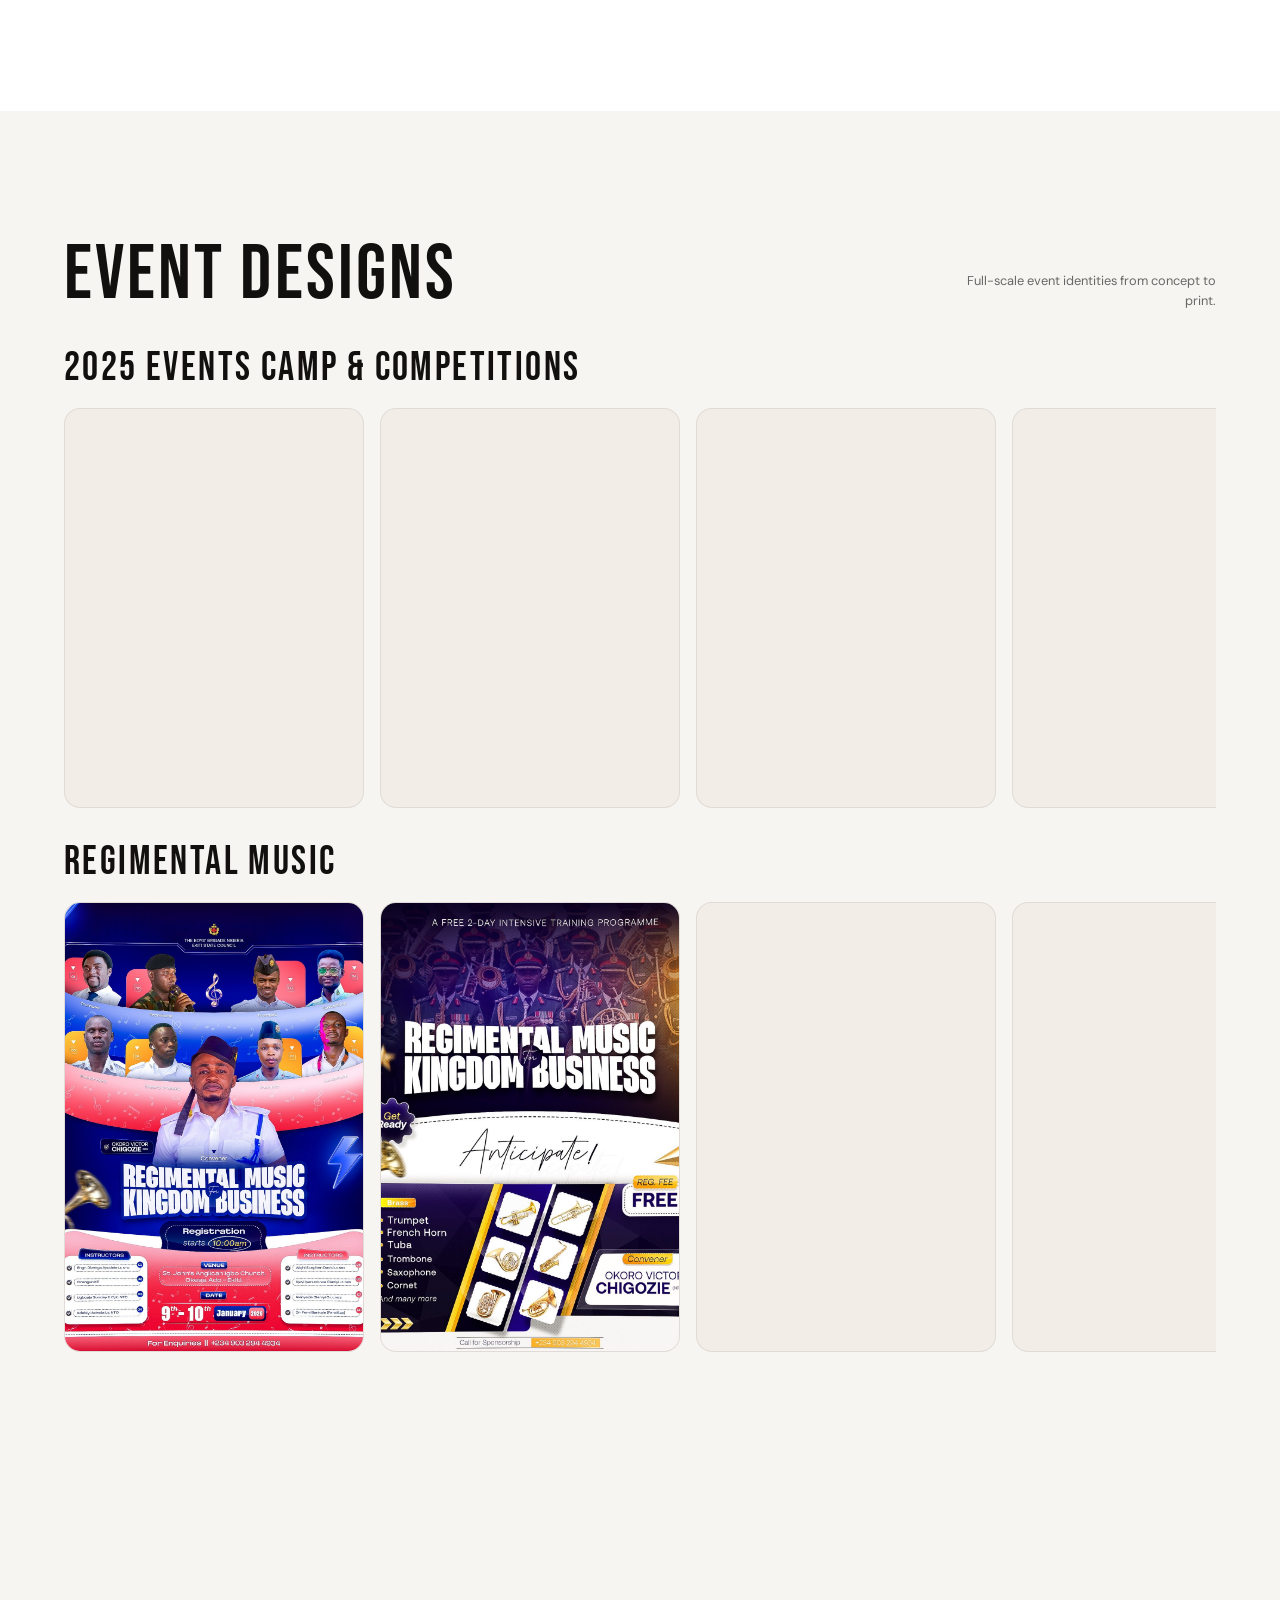
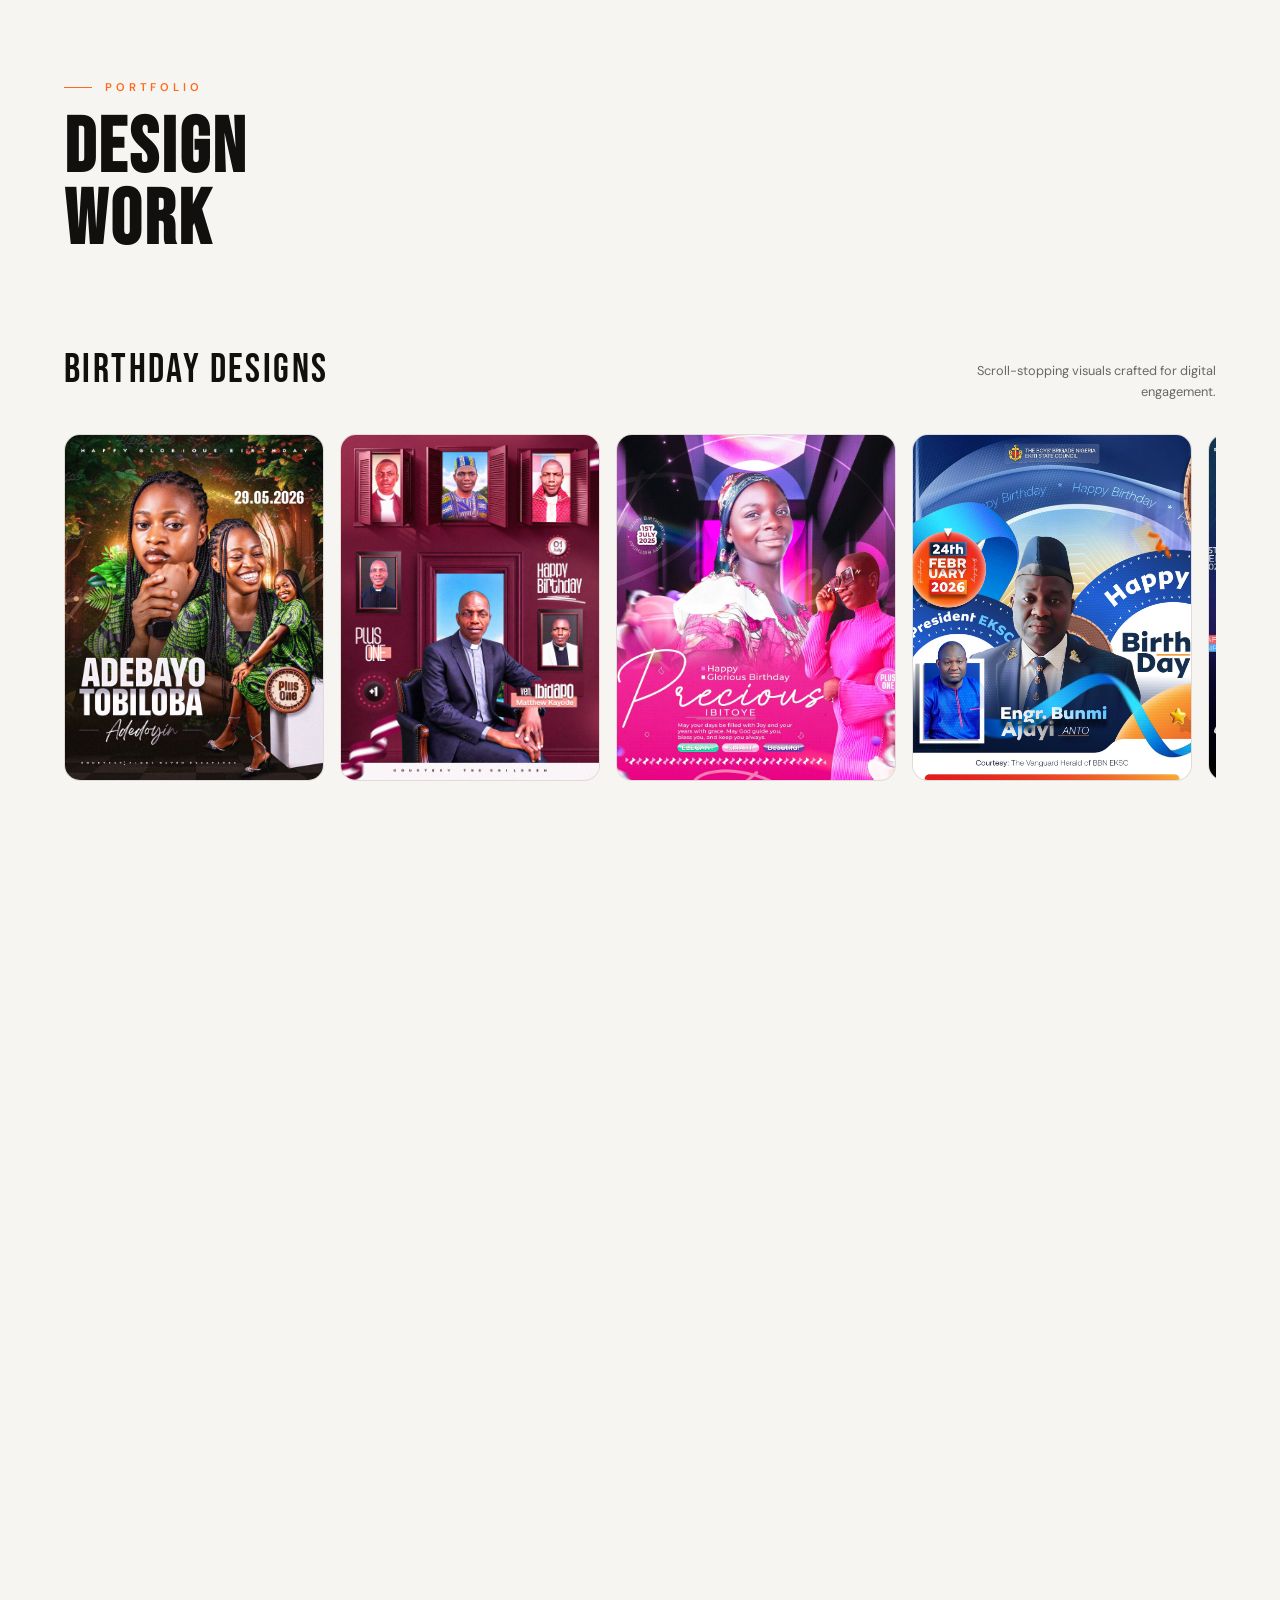
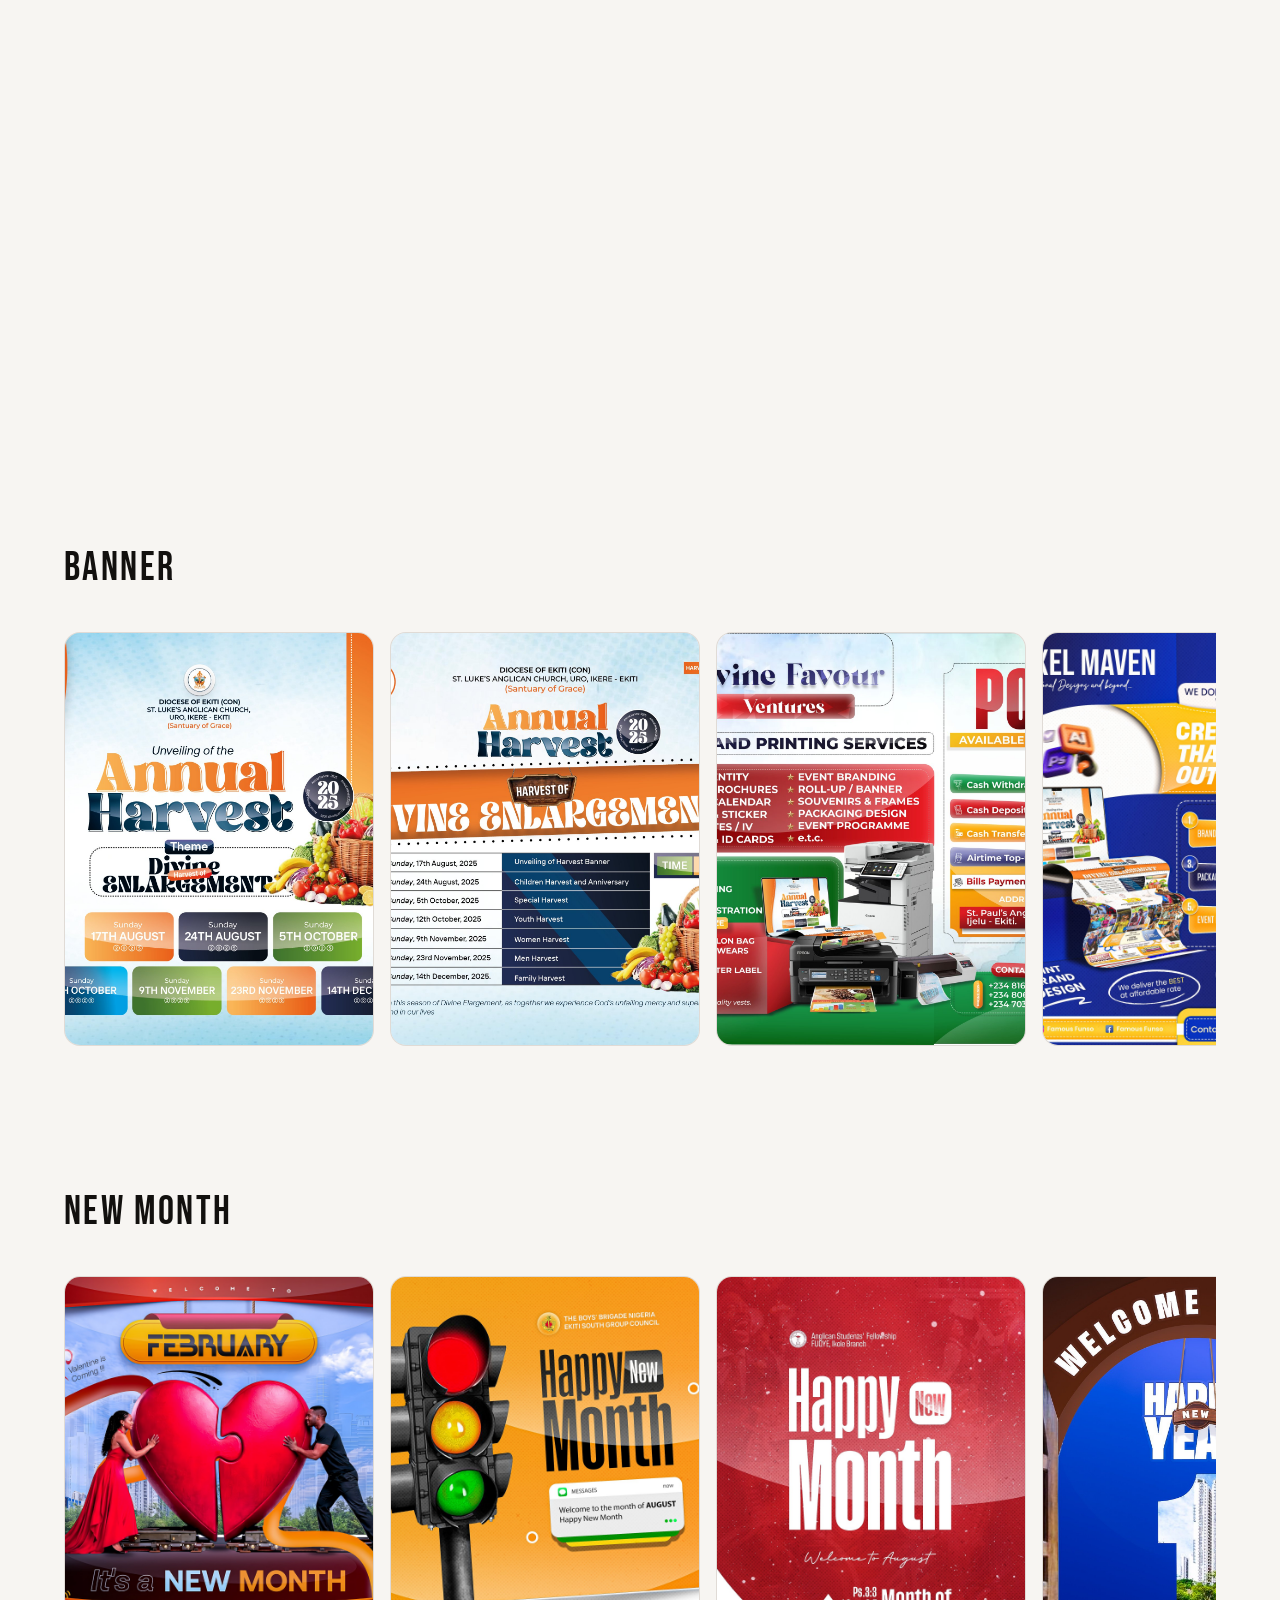
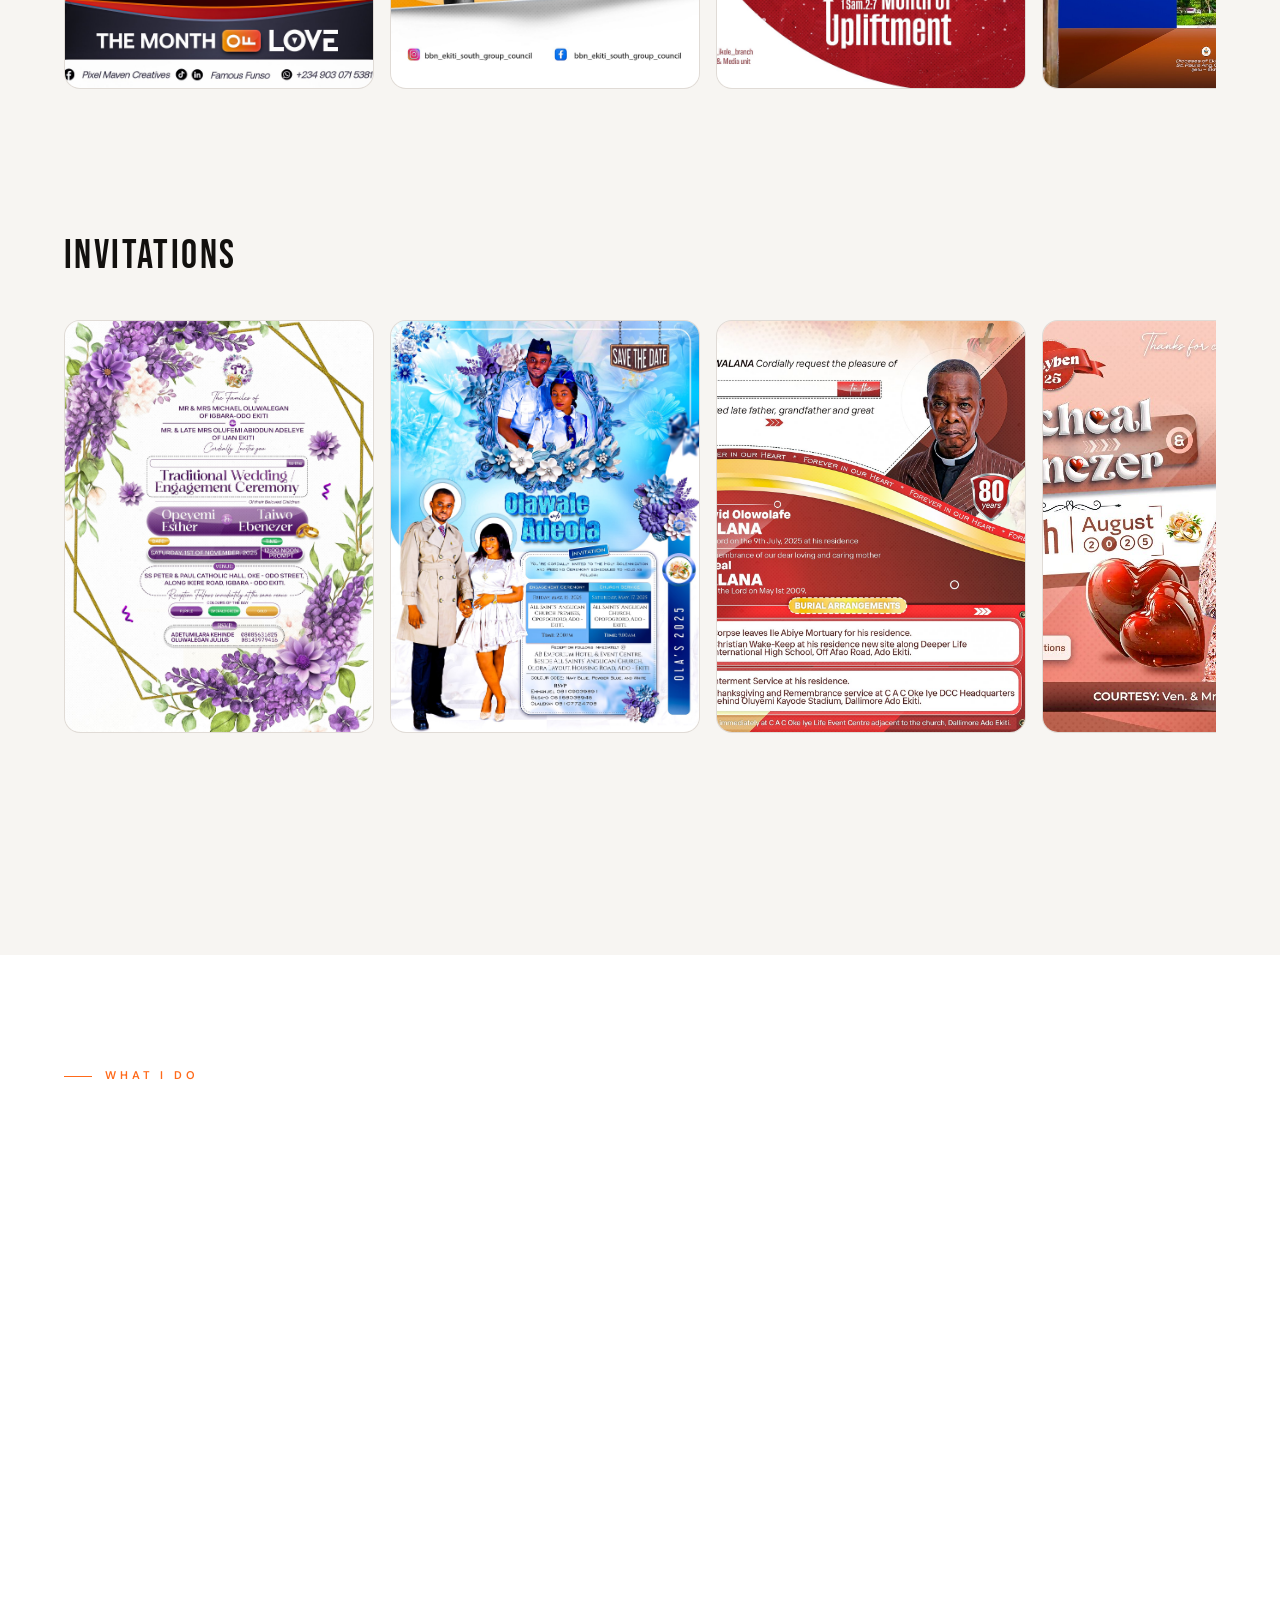
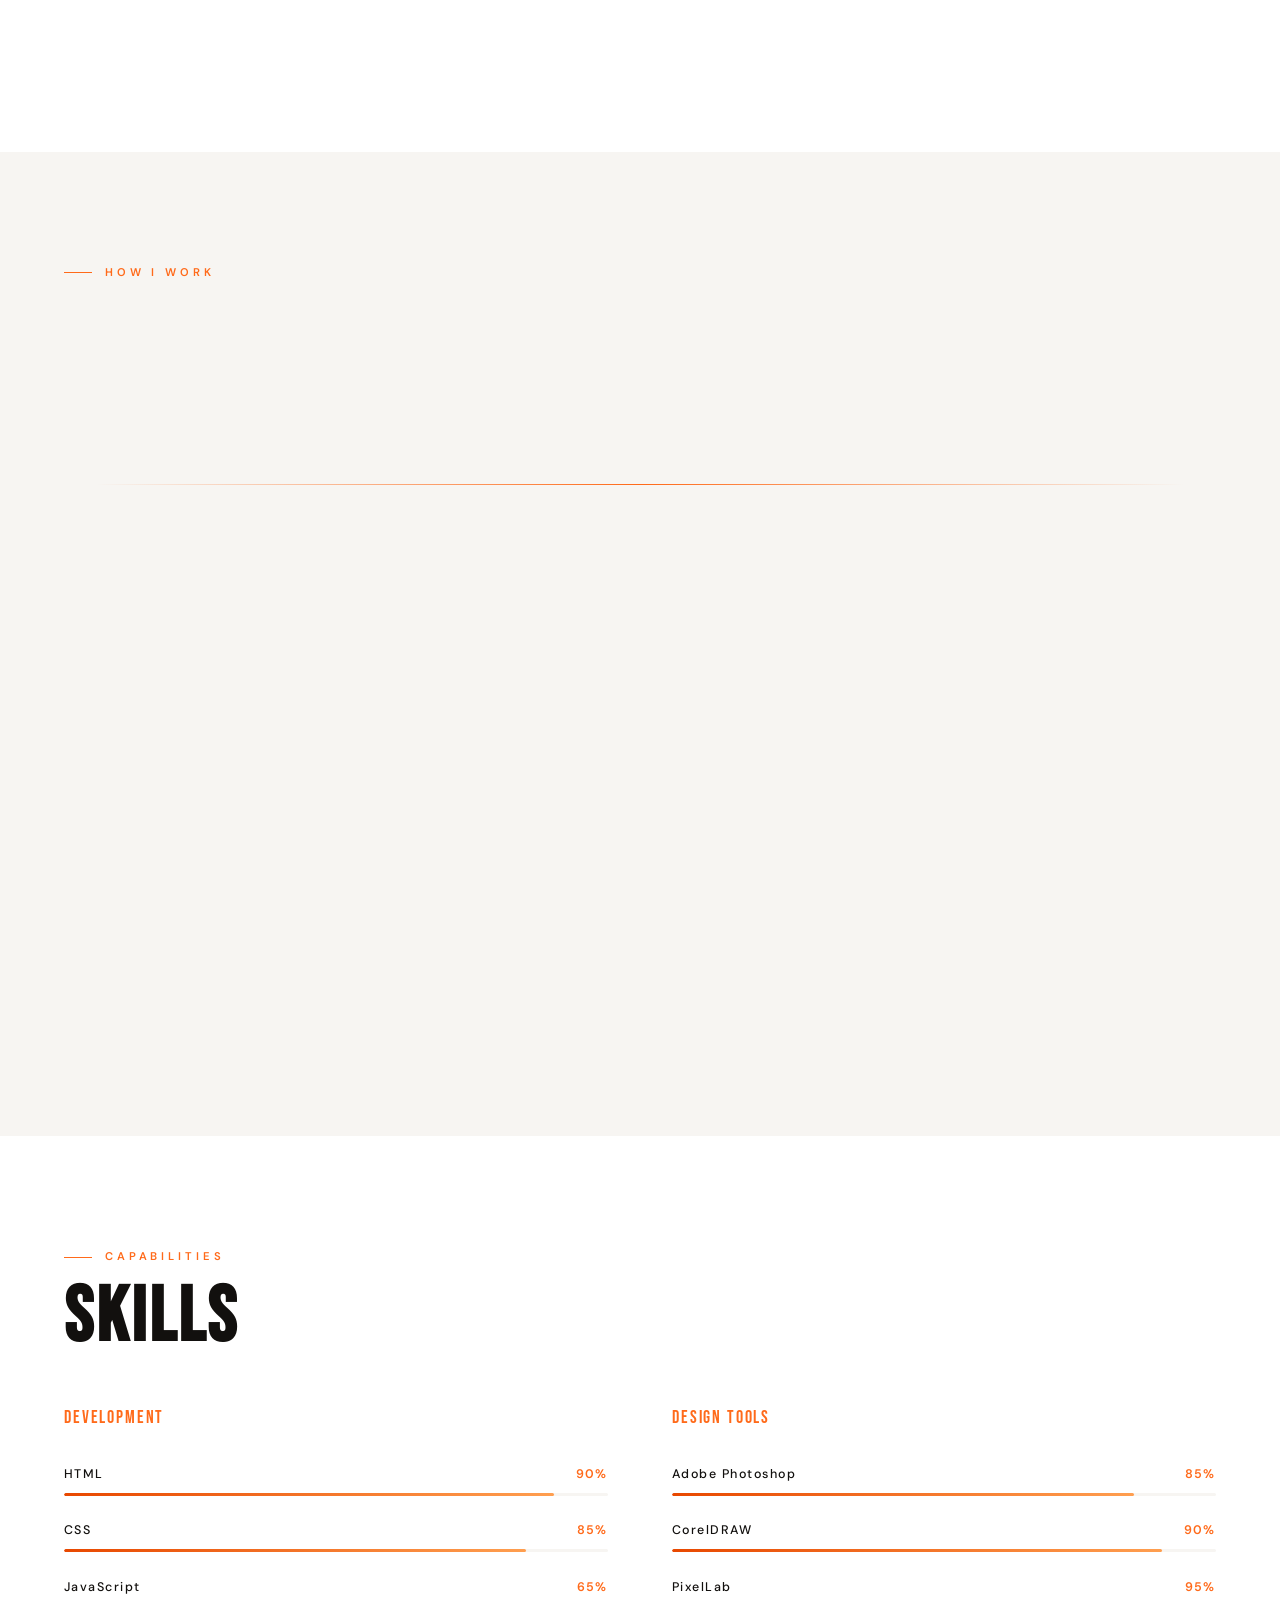
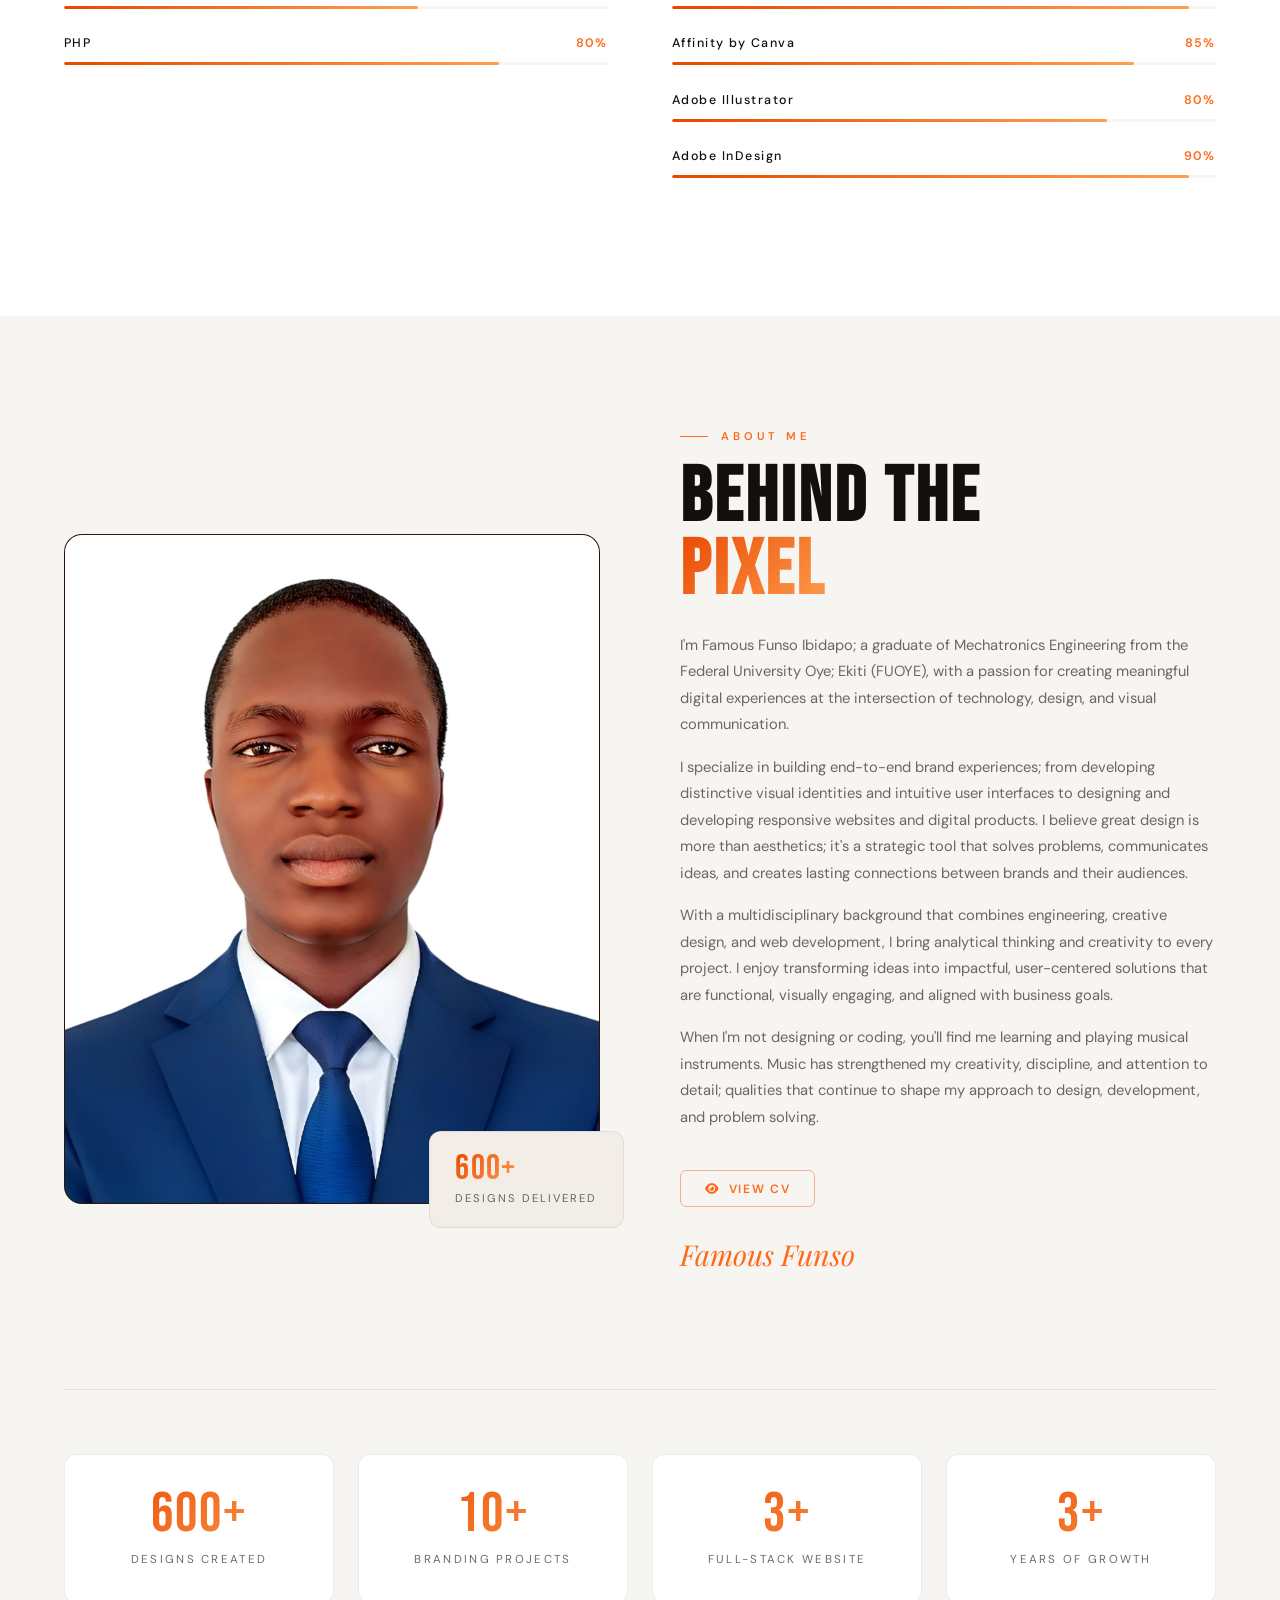
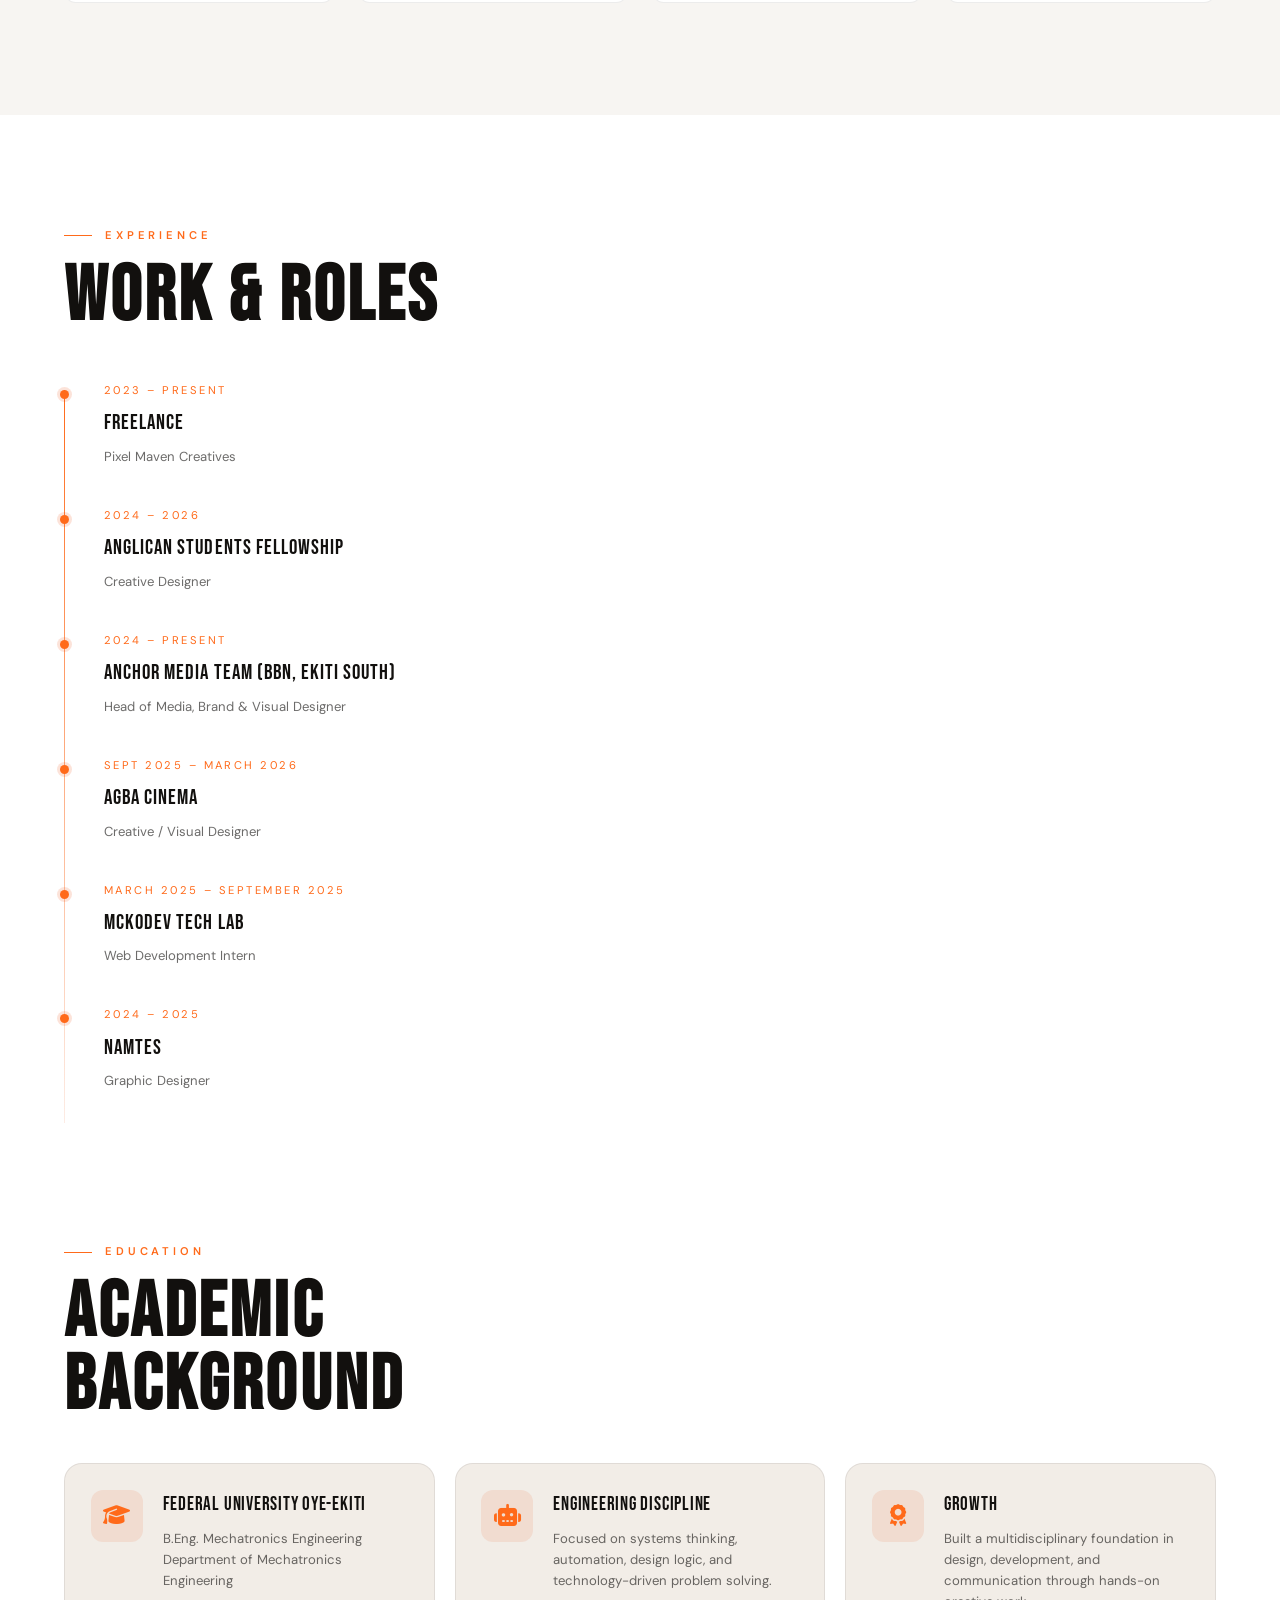
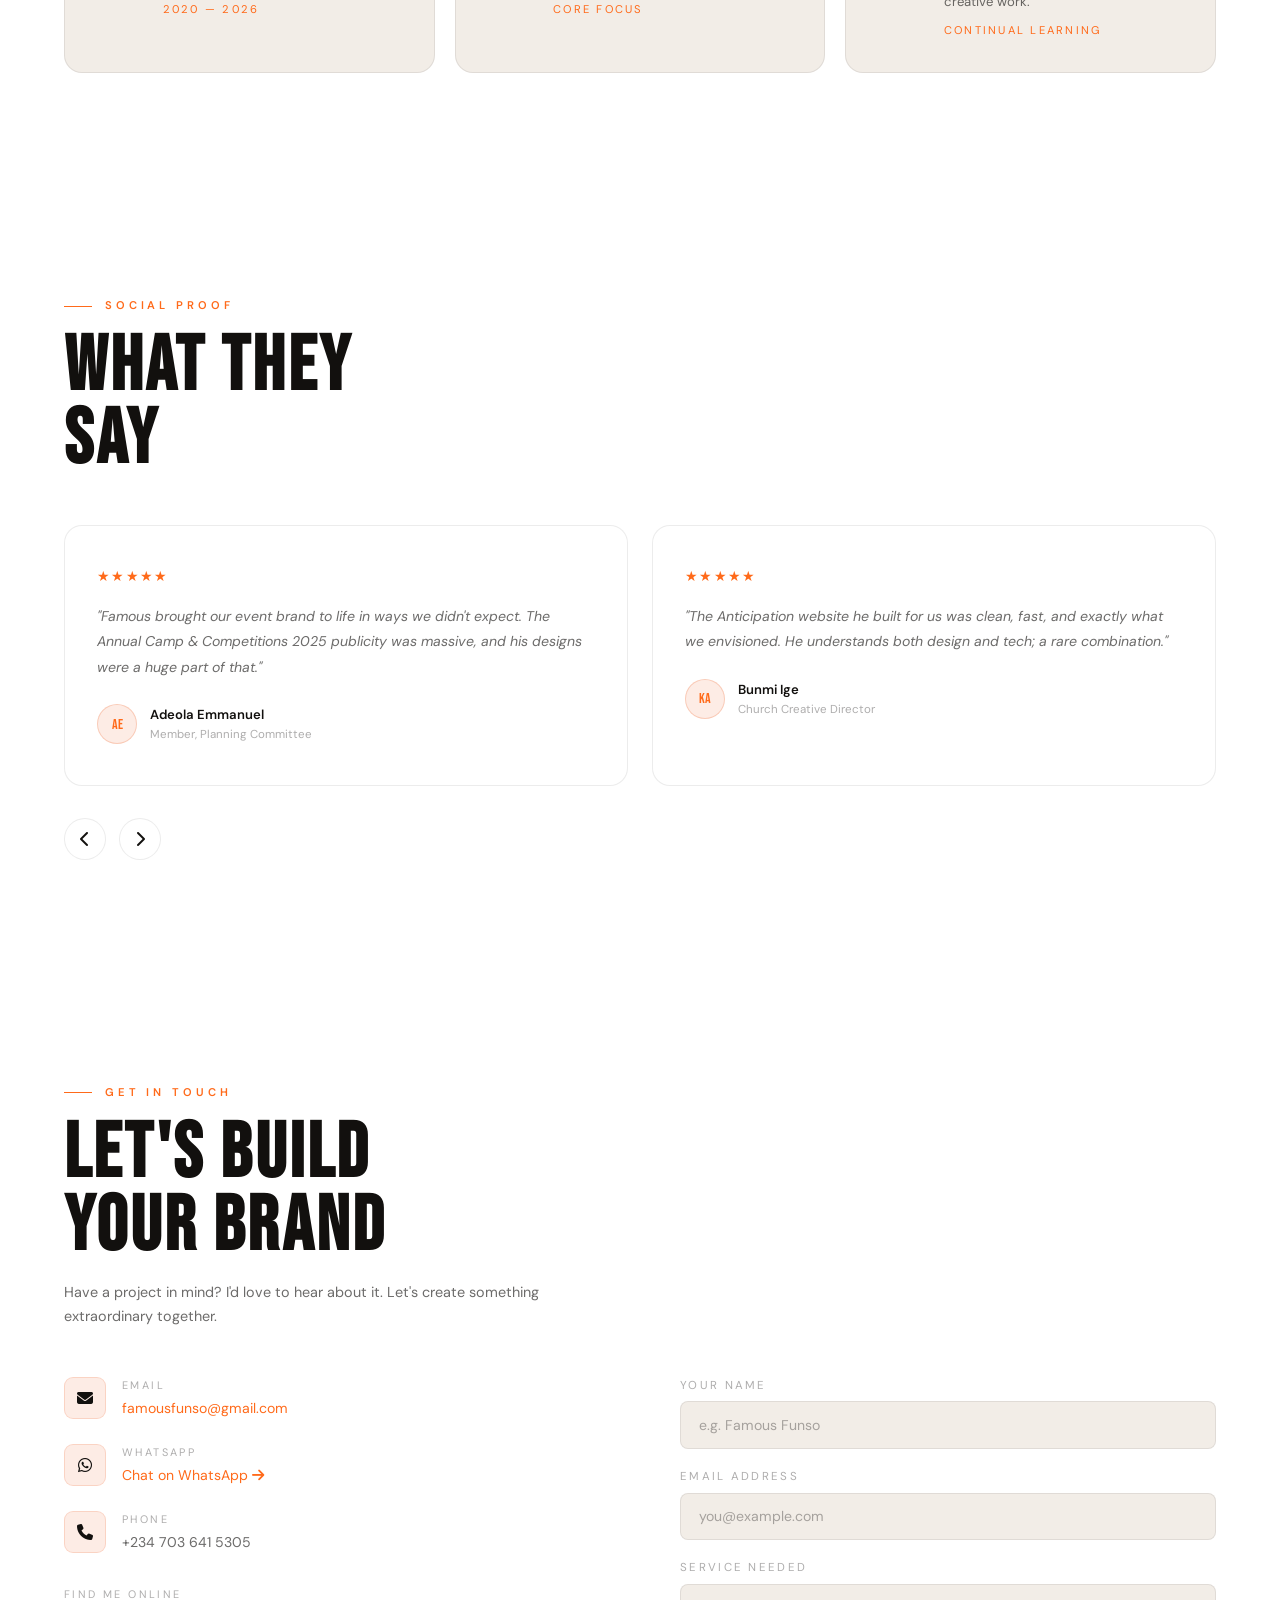
==== commit b82ff871: "Update index.html" ====
--- a/index.html
+++ b/index.html
@@ -576,8 +576,8 @@
         <div class="skill-track"><div class="skill-fill" data-pct="80"></div></div>
       </div>
       <div class="skill-item">
-        <div class="skill-meta"><span class="skill-name">Adobe InDesign</span><span class="skill-pct">65%</span></div>
-        <div class="skill-track"><div class="skill-fill" data-pct="65"></div></div>
+        <div class="skill-meta"><span class="skill-name">Adobe InDesign</span><span class="skill-pct">90%</span></div>
+        <div class="skill-track"><div class="skill-fill" data-pct="95"></div></div>
       </div>
     </div>
   </div>
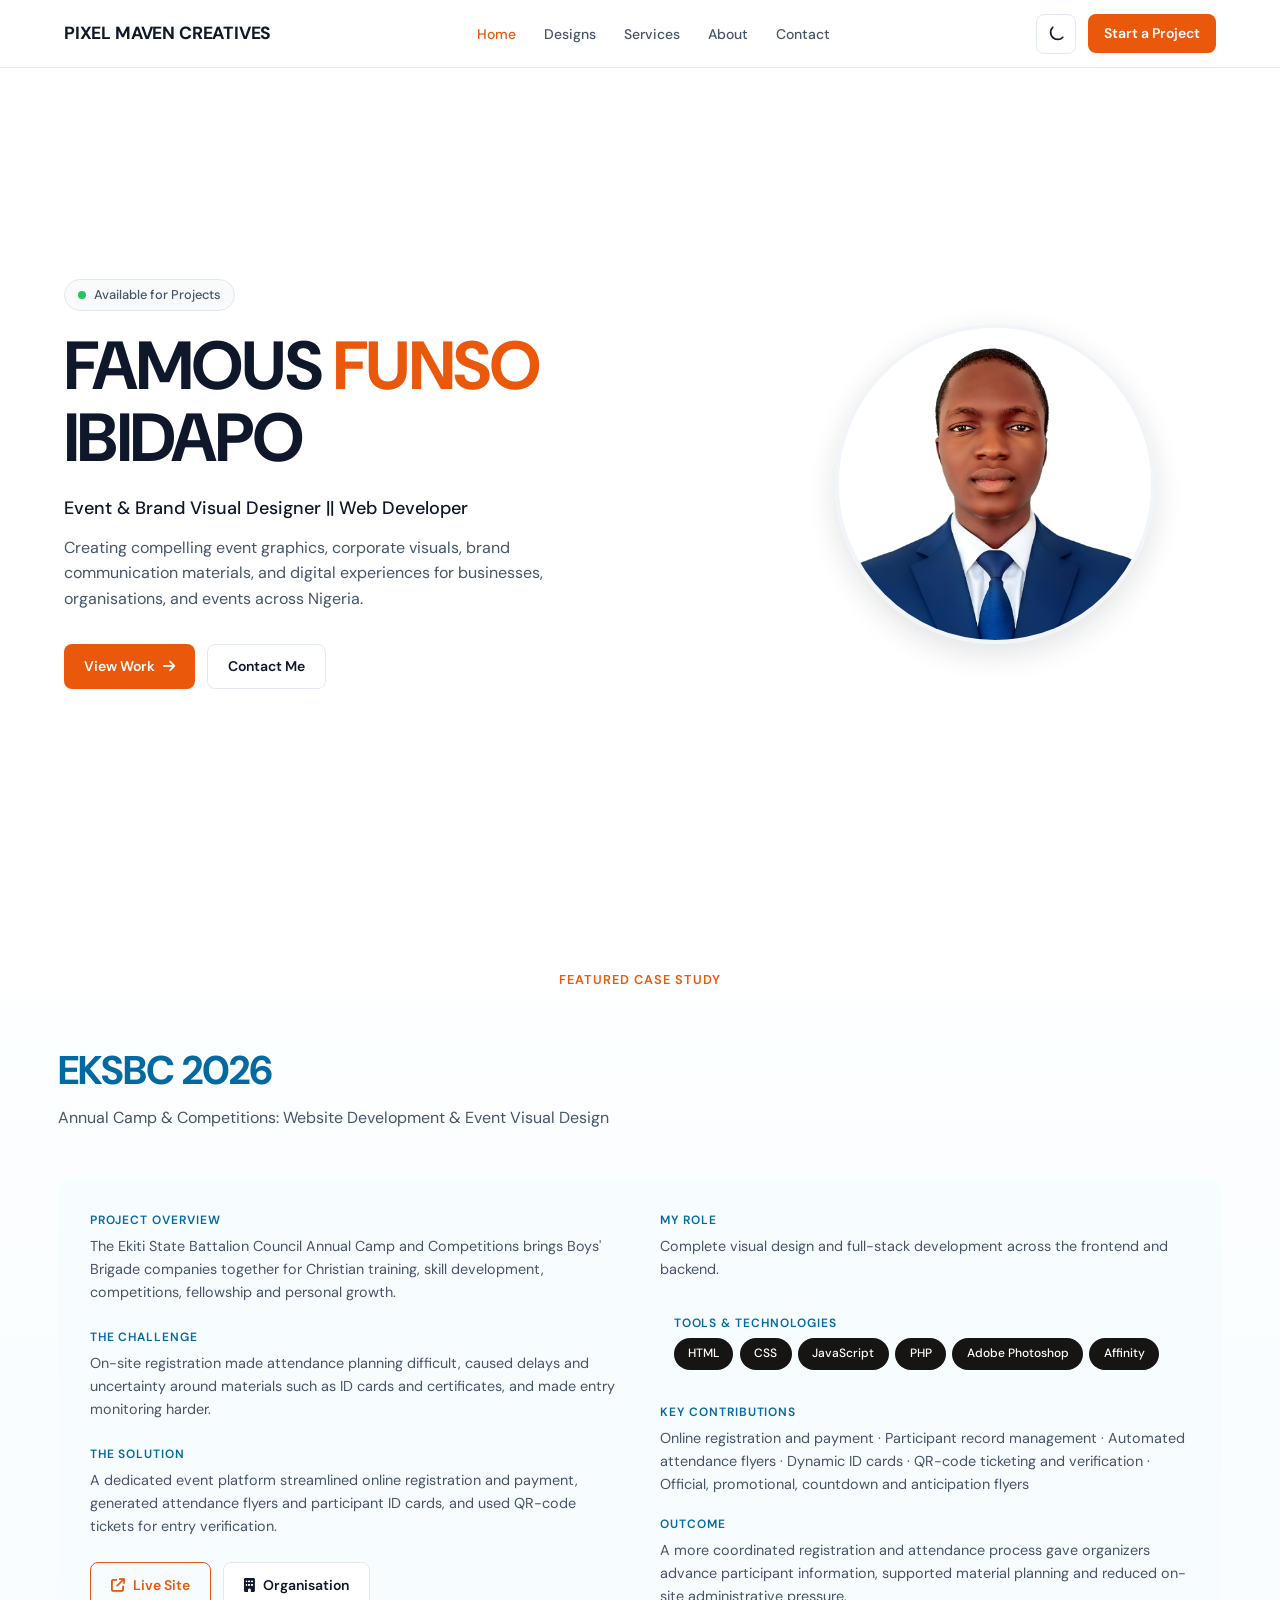
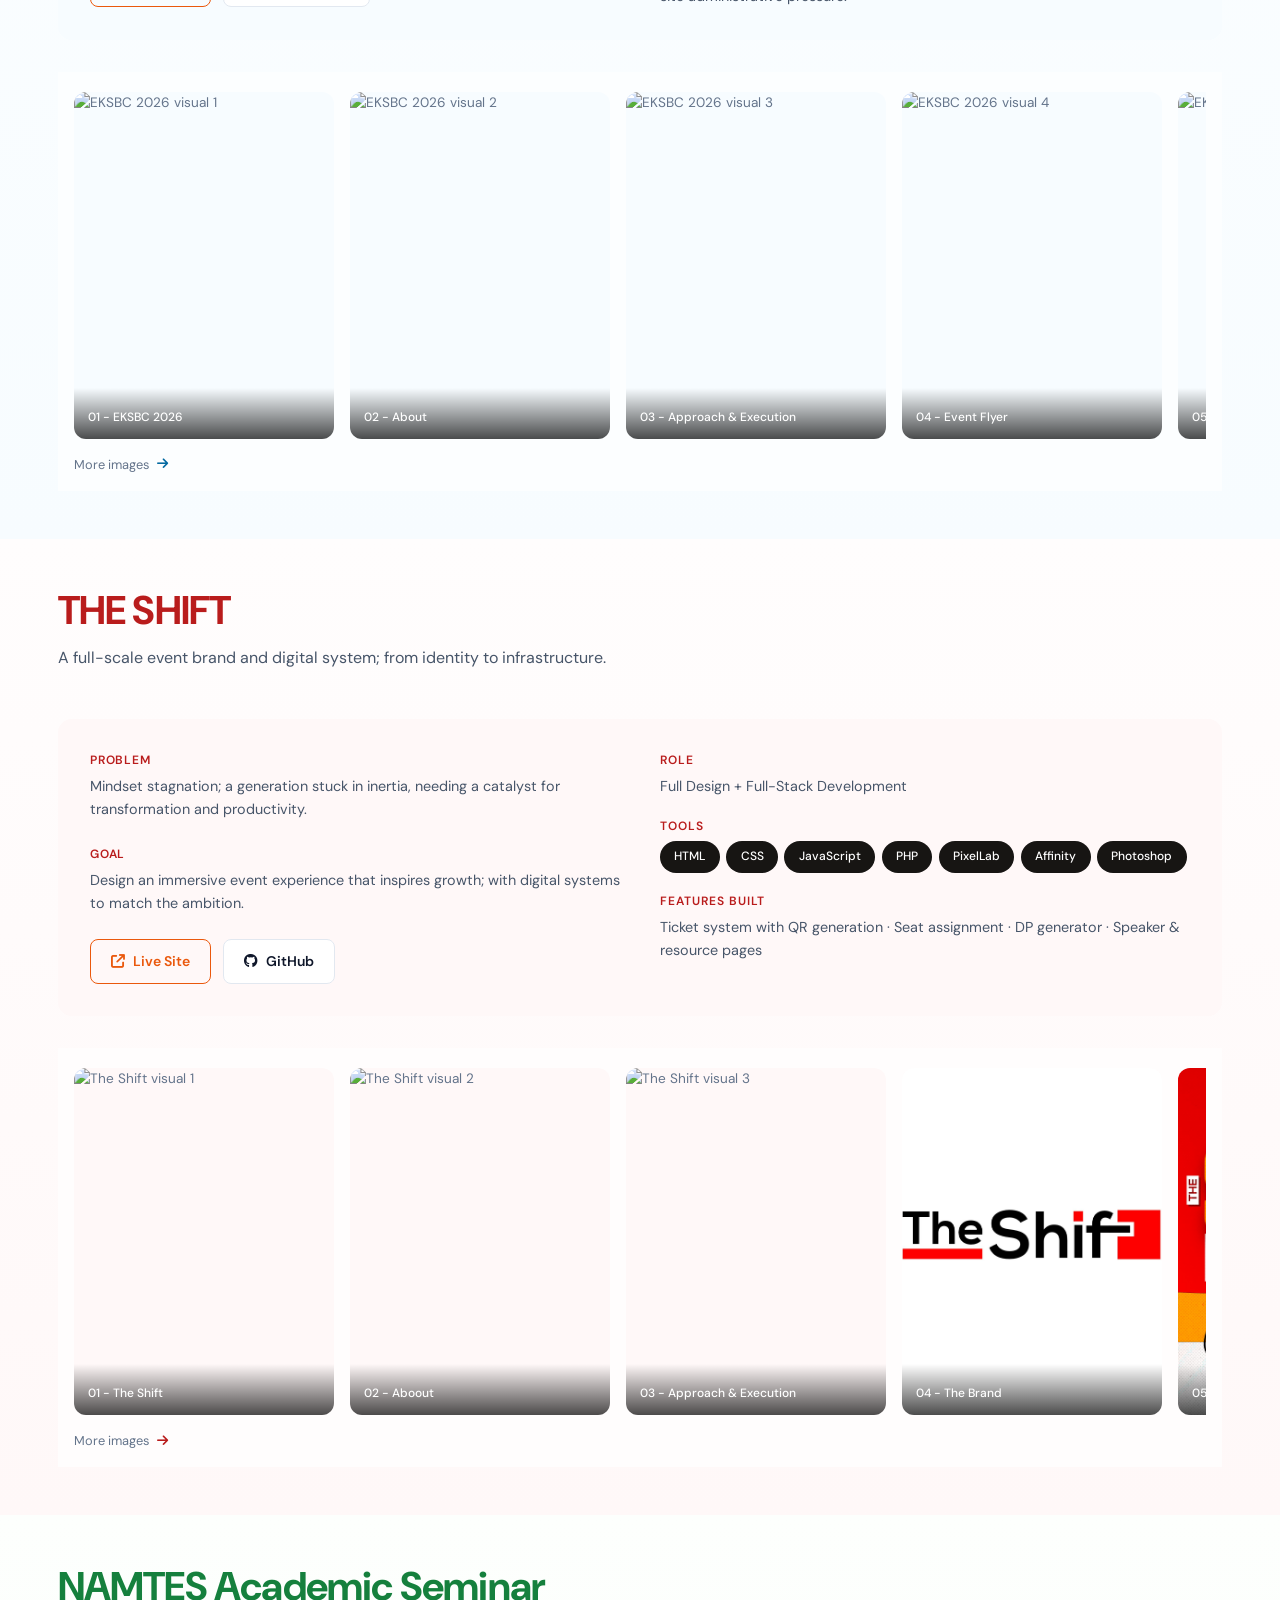
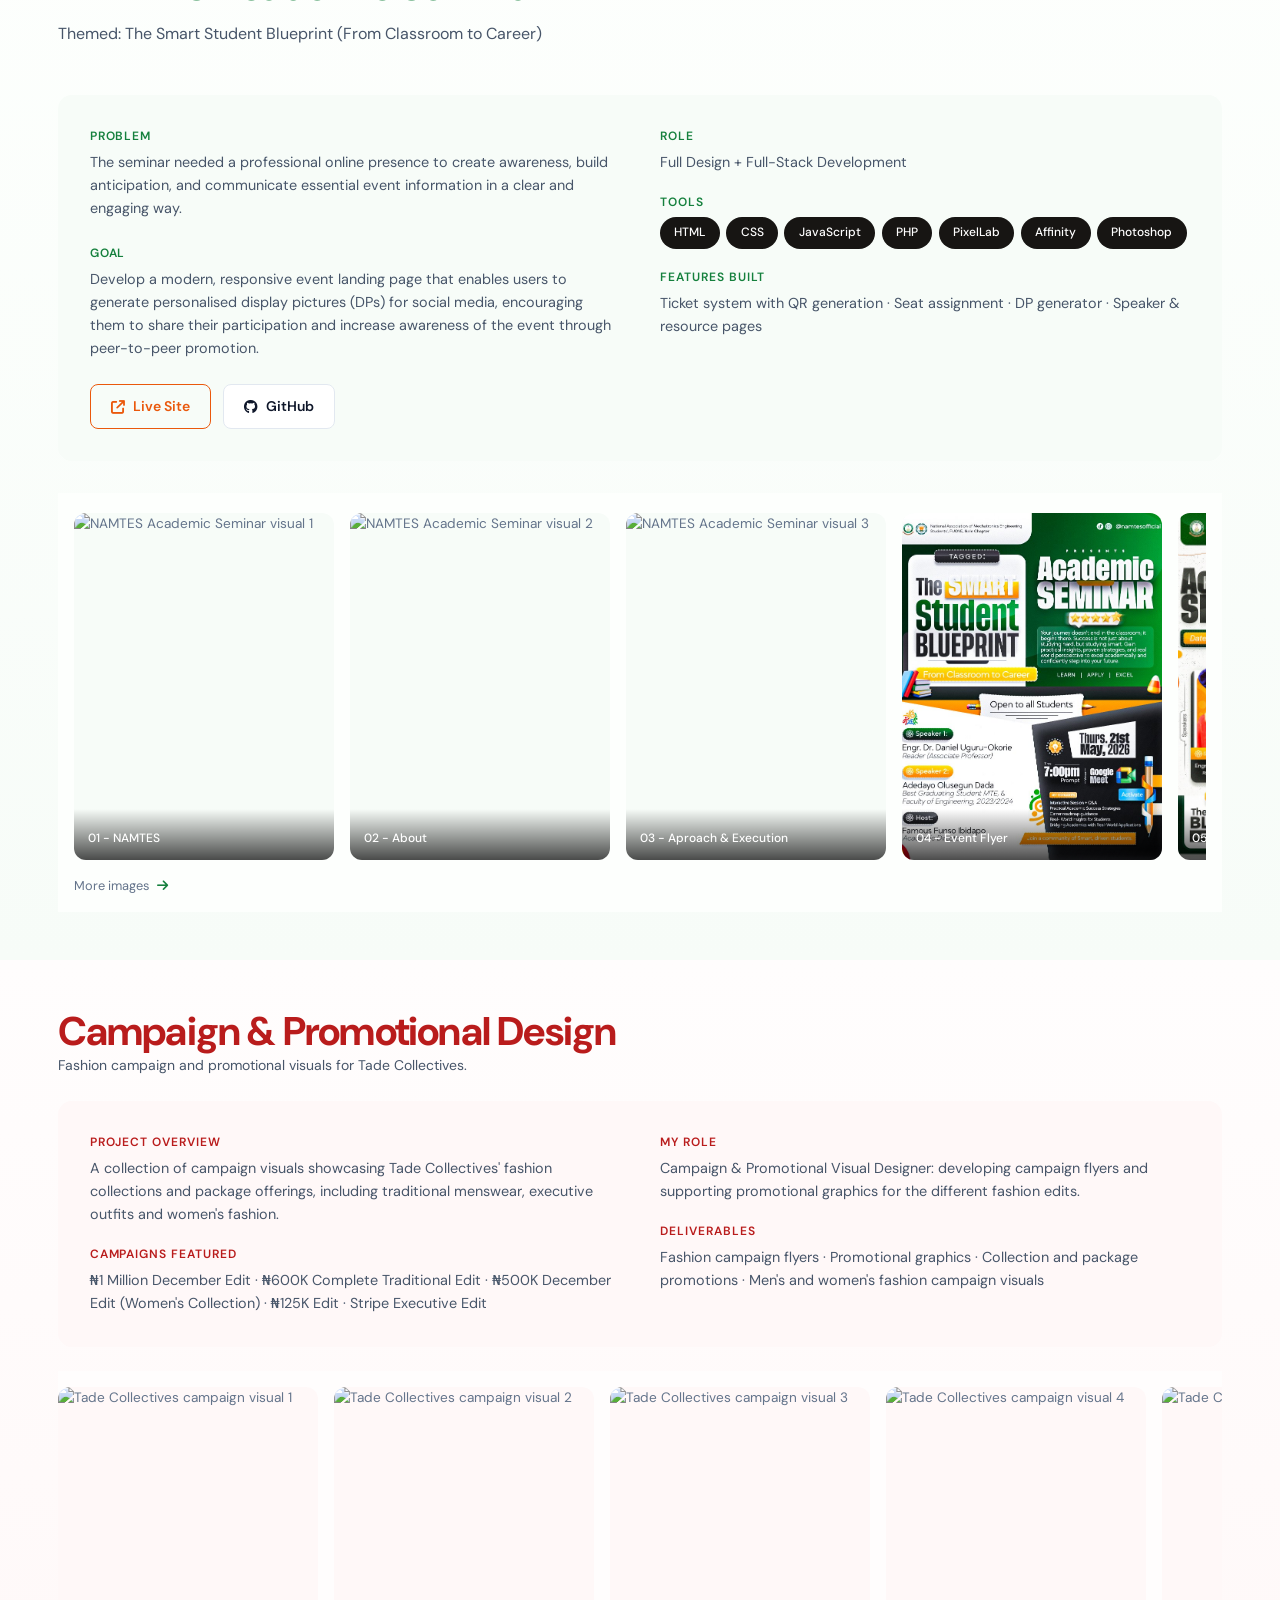
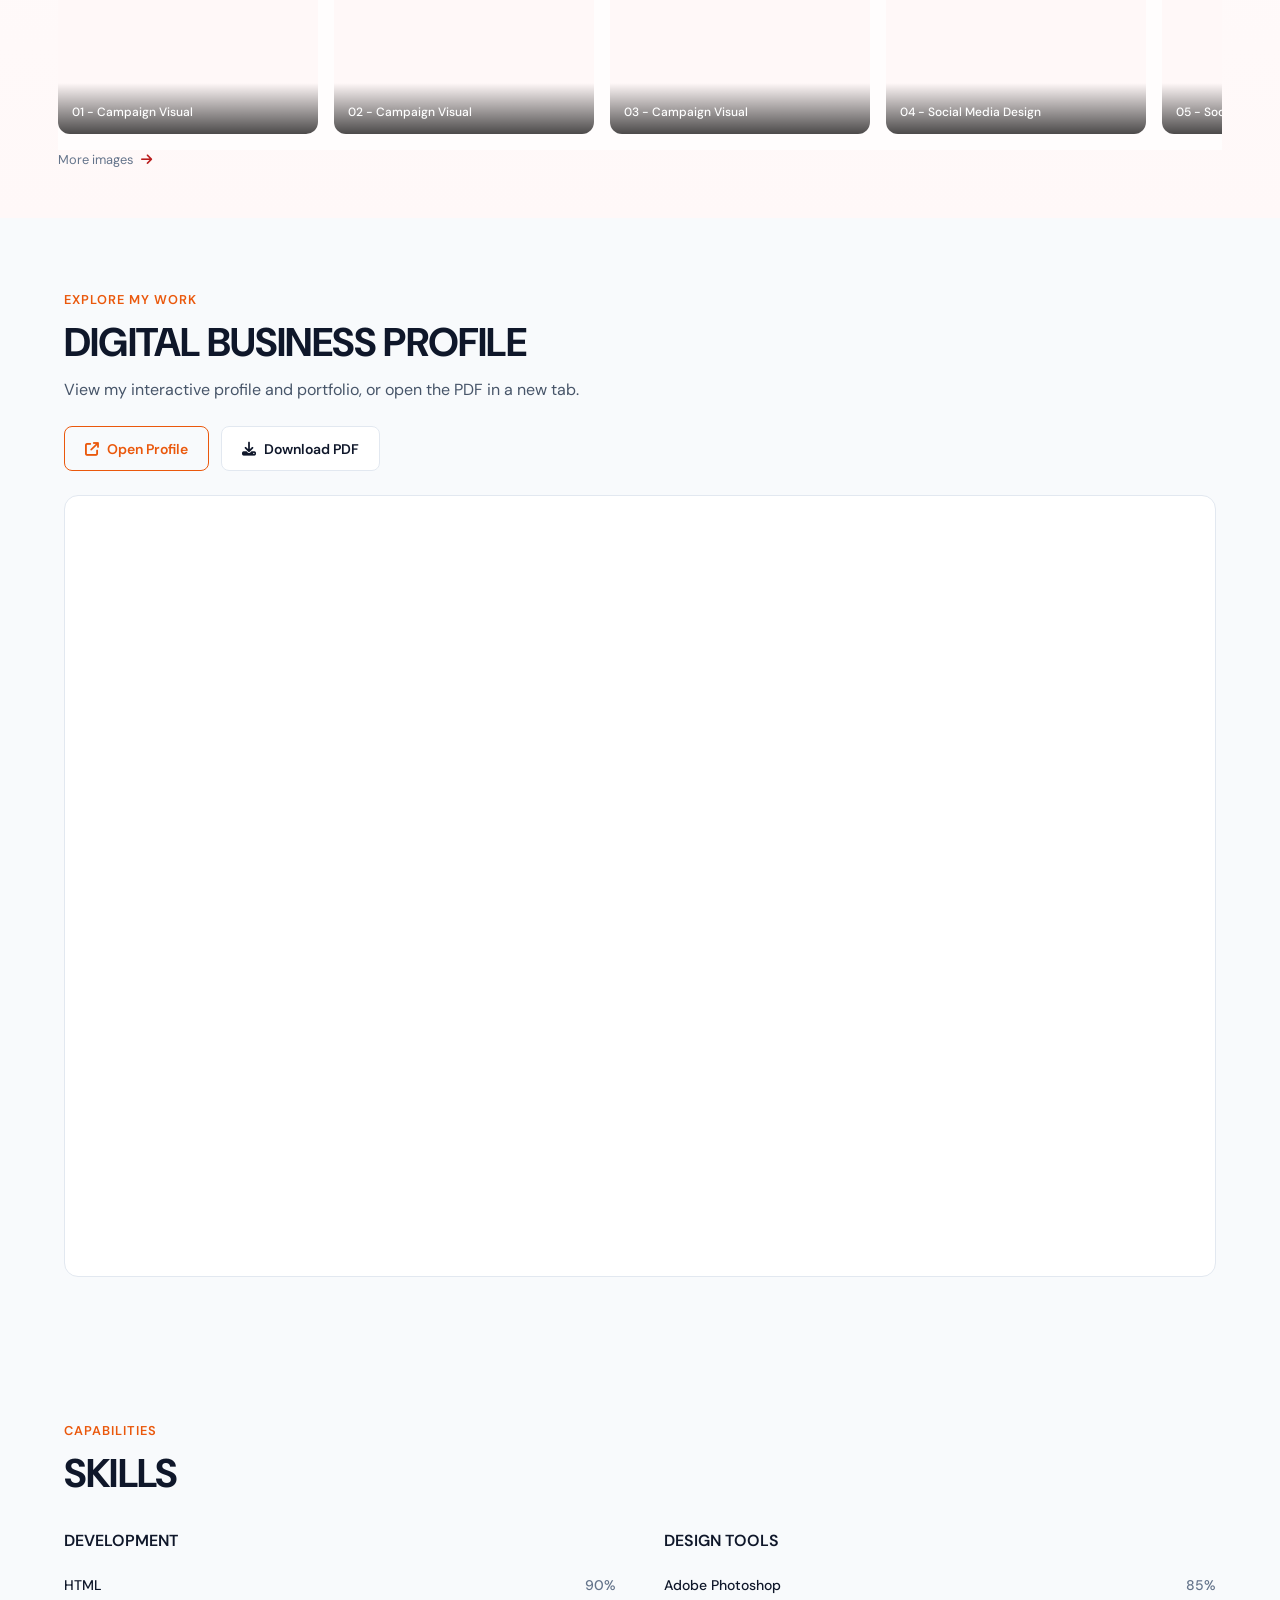
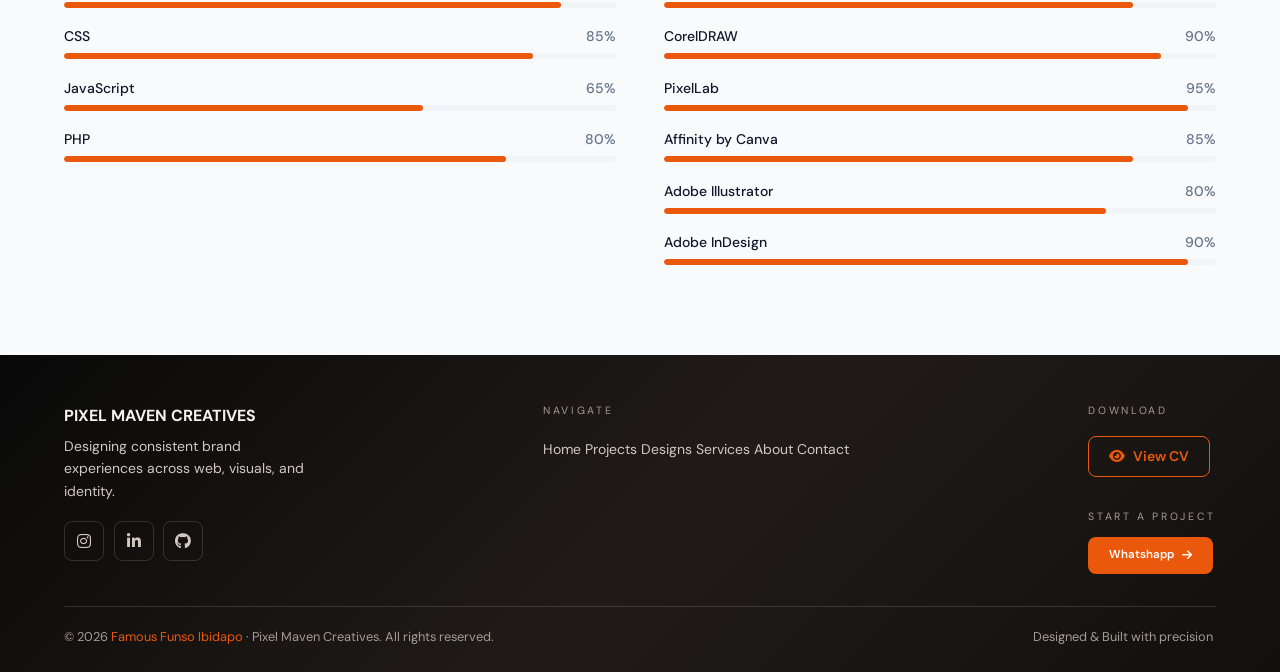
==== commit c2b8c8a2: "Add files via upload" ====
--- a/index.html
+++ b/index.html
@@ -4,7 +4,7 @@
 <meta charset="UTF-8" />
 <meta name="google-site-verification" content="hGm3x51k2xwfCo3CudMogv5qcDW9ej8QgPy0dGPX6MQ" />
 <meta name="viewport" content="width=device-width, initial-scale=1.0" />
-<meta name="theme-color" content="#f7f5f2" />
+<meta name="theme-color" content="#ffffff" />
 
 <title>Famous Funso Ibidapo | Graphic Designer & Event Visual Designer in Nigeria</title>
 <meta name="description" content="Explore the portfolio of Famous Funso Ibidapo, a Nigeria-based creative graphic designer and event visual designer specialising in event branding, corporate visuals, conference materials, promotional graphics and digital media." />
@@ -45,7 +45,7 @@
       "url": "https://bossfame.github.io/famousfunsoportfolio/",
       "image": "https://bossfame.github.io/famousfunsoportfolio/images/bossfame.jpg",
       "jobTitle": "Creative Graphic Designer, Event Visual Designer and Brand Visual Designer",
-      "description": "Famous Funso Ibidapo is a Nigeria-based creative graphic designer and event visual designer specialising in event branding, corporate visuals, conference materials, promotional graphics and digital media.",
+      "description": "Famous Funso Ibidapo is a first-class Mechatronics Engineering graduate and Nigeria-based creative graphic designer and event visual designer specialising in event branding, corporate visuals, conference materials, promotional graphics and digital media.",
       "address": {
         "@type": "PostalAddress",
         "addressCountry": "NG"
@@ -95,10 +95,13 @@
 <div id="scroll-progress"></div>
 
 <!-- PRELOADER -->
-<div id="preloader">
-  <div class="pre-logo">PIXEL MAVEN</div>
-  <div class="pre-bar-wrap"><div class="pre-bar"></div></div>
-  <div class="pre-count" id="pre-count">0%</div>
+<div id="preloader" role="status" aria-live="polite" aria-label="Loading Pixel Maven Creatives portfolio">
+  <div class="preloader-content">
+    <div class="preloader-brand">PIXEL MAVEN <strong>CREATIVES</strong></div>
+    <p class="preloader-tagline">Exceptional design and beyond</p>
+    <div class="pre-bar-wrap" aria-hidden="true"><div class="pre-bar" id="pre-bar"></div></div>
+    <div class="preloader-status"><span>Crafting your experience</span><span class="pre-count" id="pre-count">0%</span></div>
+  </div>
 </div>
 
 <!-- BACK TO TOP -->
@@ -106,33 +109,36 @@
 
 <nav id="main-nav">
   <div>
-      <a href="#hero" class="nav-logo">PIXEL MAVEN</a>
+      <a href="#hero" class="nav-logo">PIXEL MAVEN CREATIVES</a>
   </div>
 
   <ul class="nav-links">
     <li><a href="#hero" class="nav-link active">Home</a></li>
-    <li><a href="#projects" class="nav-link">Projects</a></li>
     <li><a href="#designs" class="nav-link">Designs</a></li>
     <li><a href="#services" class="nav-link">Services</a></li>
     <li><a href="#about" class="nav-link">About</a></li>
     <li><a href="#contact" class="nav-link">Contact</a></li>
   </ul>
   <div class="nav-right">
-    <button class="theme-toggle" id="theme-toggle" aria-label="Toggle theme"><i class="fa-solid fa-moon"></i></button>
+    <button class="theme-toggle" id="theme-toggle" aria-label="Toggle theme">
+      <svg viewBox="0 0 24 24" aria-hidden="true" focusable="false">
+        <path d="M20.2 15.8A8 8 0 0 1 8.2 3.8 8.5 8.5 0 1 0 20.2 15.8Z"></path>
+      </svg>
+    </button>
     <a href="#contact" class="nav-link nav-cta">Start a Project</a>
-    <button class="hamburger" id="hamburger" aria-label="Menu">
+    <button class="hamburger" id="hamburger" aria-label="Menu" aria-expanded="false" aria-controls="mobile-menu">
       <span></span><span></span><span></span>
     </button>
   </div>
 </nav>
 
 <div class="mobile-menu" id="mobile-menu">
-  <a href="#hero" onclick="closeMobile()">Home</a>
-  <a href="#projects" onclick="closeMobile()">Projects</a>
-  <a href="#designs" onclick="closeMobile()">Designs</a>
-  <a href="#services" onclick="closeMobile()">Services</a>
-  <a href="#about" onclick="closeMobile()">About</a>
-  <a href="#contact" onclick="closeMobile()">Contact</a>
+  <a href="#hero">Home</a>
+  <a href="#designs">Designs</a>
+  <a href="#digital-profile">Profile</a>
+  <a href="#services">Services</a>
+  <a href="#about">About</a>
+  <a href="#contact">Contact</a>
 </div>
 
 
@@ -140,7 +146,7 @@
   <div class="hero-content">
     <div class="hero-eyebrow"><span></span>Available for Projects</div>
     <h1 class="hero-name">FAMOUS <em>FUNSO</em><br>IBIDAPO</h1>
-    <p class="hero-title">Creative Graphic Designer &amp; Event & Brand Visual Designer</p>
+    <p class="hero-title">Event &amp; Brand Visual Designer || Web Developer</p>
     <p class="hero-tagline">
   Creating compelling event graphics, corporate visuals, brand communication materials, and digital experiences for businesses, organisations, and events across Nigeria.
   </p>
@@ -194,6 +200,76 @@
 
 <section id="projects">
   <div class="section-label">Featured Case Study</div>
+
+  <div class="project-case project-eksbc project-case-first">
+  <div class="section-title reveal">EKSBC 2026</div>
+  <div class="section-sub reveal">Annual Camp &amp; Competitions: Website Development &amp; Event Visual Design</div>
+
+  <div class="case-study-header" style="margin-top:3rem;">
+    <div class="reveal-left">
+      <div class="meta-block">
+        <div class="meta-label">Project Overview</div>
+        <div class="meta-value">The Ekiti State Battalion Council Annual Camp and Competitions brings Boys' Brigade companies together for Christian training, skill development, competitions, fellowship and personal growth.</div>
+      </div>
+      <div class="meta-block" style="margin-top:1.5rem;">
+        <div class="meta-label">The Challenge</div>
+        <div class="meta-value">On-site registration made attendance planning difficult, caused delays and uncertainty around materials such as ID cards and certificates, and made entry monitoring harder.</div>
+      </div>
+      <div class="meta-block" style="margin-top:1.5rem;">
+        <div class="meta-label">The Solution</div>
+        <div class="meta-value">A dedicated event platform streamlined online registration and payment, generated attendance flyers and participant ID cards, and used QR-code tickets for entry verification.</div>
+      </div>
+      <div class="case-study-links">
+        <a href="https://ekitisouthbattalioncouncil.com/eksbcCamp" class="btn-outline-orange" target="_blank" rel="noopener noreferrer"><i class="fa-solid fa-arrow-up-right-from-square"></i> Live Site</a>
+        <a href="https://ekitisouthbattalioncouncil.com" class="btn-outline-white" target="_blank" rel="noopener noreferrer"><i class="fa-solid fa-building"></i> Organisation</a>
+      </div>
+    </div>
+    <div class="reveal-right">
+      <div class="meta-block">
+        <div class="meta-label">My Role</div>
+        <div class="meta-value">Complete visual design and full-stack development across the frontend and backend.</div>
+      </div>
+      <div class="meta-block tools-technology-box" style="margin-top:1.2rem;">
+        <div class="meta-label">Tools &amp; Technologies</div>
+        <div class="meta-tags">
+          <span class="tag">HTML</span><span class="tag">CSS</span>
+          <span class="tag">JavaScript</span><span class="tag">PHP</span>
+          <span class="tag">Adobe Photoshop</span><span class="tag">Affinity</span>
+        </div>
+      </div>
+      <div class="meta-block" style="margin-top:1.2rem;">
+        <div class="meta-label">Key Contributions</div>
+        <div class="meta-value">Online registration and payment · Participant record management · Automated attendance flyers · Dynamic ID cards · QR-code ticketing and verification · Official, promotional, countdown and anticipation flyers</div>
+      </div>
+      <div class="meta-block" style="margin-top:1.2rem;">
+        <div class="meta-label">Outcome</div>
+        <div class="meta-value">A more coordinated registration and attendance process gave organizers advance participant information, supported material planning and reduced on-site administrative pressure.</div>
+      </div>
+    </div>
+  </div>
+
+  <div class="h-scroll-wrap reveal">
+    <div class="h-scroll" aria-label="EKSBC 2026 project visuals">
+      <div class="h-scroll-item"><div class="h-scroll-placeholder"><img src="images/eksbc/eks.jpg" alt="EKSBC 2026 visual 1" loading="lazy" decoding="async"></div><div class="h-scroll-item-label">01 - EKSBC 2026</div></div>
+      <div class="h-scroll-item"><div class="h-scroll-placeholder"><img src="images/eksbc/eks0a.jpg" alt="EKSBC 2026 visual 2" loading="lazy" decoding="async"></div><div class="h-scroll-item-label">02 - About</div></div>
+      <div class="h-scroll-item"><div class="h-scroll-placeholder"><img src="images/eksbc/eks0b.jpg" alt="EKSBC 2026 visual 3" loading="lazy" decoding="async"></div><div class="h-scroll-item-label">03 - Approach & Execution</div></div>
+      <div class="h-scroll-item"><div class="h-scroll-placeholder"><img src="images/eksbc/eks1.jpg" alt="EKSBC 2026 visual 4" loading="lazy" decoding="async"></div><div class="h-scroll-item-label">04 - Event Flyer</div></div>
+      <div class="h-scroll-item"><div class="h-scroll-placeholder"><img src="images/eksbc/eks2.jpg" alt="EKSBC 2026 visual 5" loading="lazy" decoding="async"></div><div class="h-scroll-item-label">05 - Countdown Visual</div></div>
+      <div class="h-scroll-item"><div class="h-scroll-placeholder"><img src="images/eksbc/eks3.png" alt="EKSBC 2026 visual 6" loading="lazy" decoding="async"></div><div class="h-scroll-item-label">06 - Event Certificate</div></div>
+      <div class="h-scroll-item"><div class="h-scroll-placeholder"><img src="images/eksbc/eks4.jpg" alt="EKSBC 2026 visual 7" loading="lazy" decoding="async"></div><div class="h-scroll-item-label">07 - Event Pamphlet</div></div>
+      <div class="h-scroll-item"><div class="h-scroll-placeholder"><img src="images/eksbc/eks5.jpg" alt="EKSBC 2026 visual 8" loading="lazy" decoding="async"></div><div class="h-scroll-item-label">08 - Countdown Visual</div></div>
+      <div class="h-scroll-item"><div class="h-scroll-placeholder"><img src="images/eksbc/eks6.jpg" alt="EKSBC 2026 visual 9" loading="lazy" decoding="async"></div><div class="h-scroll-item-label">09 - Event Pamphlet</div></div>
+      <div class="h-scroll-item"><div class="h-scroll-placeholder"><img src="images/eksbc/eks7.jpg" alt="EKSBC 2026 visual 10" loading="lazy" decoding="async"></div><div class="h-scroll-item-label">10 - Countdown Visual</div></div>
+      <div class="h-scroll-item"><div class="h-scroll-placeholder"><img src="images/eksbc/eks8.jpg" alt="EKSBC 2026 visual 11" loading="lazy" decoding="async"></div><div class="h-scroll-item-label">11 - Countdown Visual</div></div>
+      <div class="h-scroll-item"><div class="h-scroll-placeholder"><img src="images/eksbc/eks9.jpg" alt="EKSBC 2026 visual 12" loading="lazy" decoding="async"></div><div class="h-scroll-item-label">12 - DP Flyer</div></div>
+      <div class="h-scroll-item"><div class="h-scroll-placeholder"><img src="images/eksbc/eks10.jpg" alt="EKSBC 2026 visual 13" loading="lazy" decoding="async"></div><div class="h-scroll-item-label">13 - Event Backdrop</div></div>
+      <div class="h-scroll-item"><div class="h-scroll-placeholder"><img src="images/eksbc/eks11.jpg" alt="EKSBC 2026 visual 14" loading="lazy" decoding="async"></div><div class="h-scroll-item-label">14 - Event Id-Card</div></div>
+    </div>
+    <div class="gallery-hint" aria-hidden="true"><span>More images</span><i class="fa-solid fa-arrow-right"></i></div>
+  </div>
+  </div>
+
+  <div class="project-case project-shift">
   <div class="section-title reveal">THE SHIFT</div>
   <div class="section-sub reveal">A full-scale event brand and digital system; from identity to infrastructure.</div>
 
@@ -235,24 +311,30 @@
 
   <!-- Gallery -->
   <div class="h-scroll-wrap reveal">
-    <div class="h-scroll" id="project-gallery">
-      <div class="h-scroll-item"><div class="h-scroll-placeholder"><img src="images/theShift.jpg"></div><div class="h-scroll-item-label">01 — The Brand</div></div>
-      <div class="h-scroll-item"><div class="h-scroll-placeholder"><img src="images/theShiftAnticipate.jpg"></div><div class="h-scroll-item-label">02 — Anticipation</div></div>
-      <div class="h-scroll-item"><div class="h-scroll-placeholder"><img src="images/officialShift.jpg"></div><div class="h-scroll-item-label">03 — Official Flyer</div></div>
-      <div class="h-scroll-item"><div class="h-scroll-placeholder"><img src="images/theShiftHomepage.jpg"></div><div class="h-scroll-item-label">04 — Website UI</div></div>
-      <div class="h-scroll-item"><div class="h-scroll-placeholder"><img src="images/theShiftSpeaker.jpg"></div><div class="h-scroll-item-label">05 — Speaker</div></div>
-      <div class="h-scroll-item"><div class="h-scroll-placeholder"><img src="images/ticket1.jpg"></div><div class="h-scroll-item-label">06 — Ticket</div></div>
-      <div class="h-scroll-item"><div class="h-scroll-placeholder"><img src="images/theShiftDp.jpg"></div><div class="h-scroll-item-label">07 — DP Generator</div></div>
-      <!-- <div class="h-scroll-item"><div class="h-scroll-placeholder">Branding Kit</div><div class="h-scroll-item-label">10 — Brand Kit</div></div> -->
-      <div class="h-scroll-item"><div class="h-scroll-placeholder"><img src="images/theShiftDday.jpg"></div><div class="h-scroll-item-label">08 — D-Day</div></div>
-      <div class="h-scroll-item"><div class="h-scroll-placeholder"><img src="images/theShiftThanks.jpg"></div><div class="h-scroll-item-label">09 — Thanks</div></div>
+    <div class="h-scroll">
+      <div class="h-scroll-item"><div class="h-scroll-placeholder"><img src="images/theShift1.jpg" alt="The Shift visual 1" loading="lazy" decoding="async"></div><div class="h-scroll-item-label">01 - The Shift</div></div>
+      <div class="h-scroll-item"><div class="h-scroll-placeholder"><img src="images/theShift2.jpg" alt="The Shift visual 2" loading="lazy" decoding="async"></div><div class="h-scroll-item-label">02 - Aboout</div></div>
+      <div class="h-scroll-item"><div class="h-scroll-placeholder"><img src="images/theShift3.jpg" alt="The Shift visual 3" loading="lazy" decoding="async"></div><div class="h-scroll-item-label">03 - Approach & Execution</div></div>
+      <div class="h-scroll-item"><div class="h-scroll-placeholder"><img src="images/theShift.jpg"></div><div class="h-scroll-item-label">04 - The Brand</div></div>
+      <div class="h-scroll-item"><div class="h-scroll-placeholder"><img src="images/theShiftAnticipate.jpg"></div><div class="h-scroll-item-label">05 - Anticipation</div></div>
+      <div class="h-scroll-item"><div class="h-scroll-placeholder"><img src="images/officialShift.jpg"></div><div class="h-scroll-item-label">06 - Event Flyer</div></div>
+      <div class="h-scroll-item"><div class="h-scroll-placeholder"><img src="images/theShiftHomepage.jpg"></div><div class="h-scroll-item-label">07 - Website UI</div></div>
+      <div class="h-scroll-item"><div class="h-scroll-placeholder"><img src="images/theShiftSpeaker.jpg"></div><div class="h-scroll-item-label">08 - Speaker</div></div>
+      <div class="h-scroll-item"><div class="h-scroll-placeholder"><img src="images/ticket1.jpg"></div><div class="h-scroll-item-label">09 - Ticket</div></div>
+      <div class="h-scroll-item"><div class="h-scroll-placeholder"><img src="images/theShiftDp.jpg"></div><div class="h-scroll-item-label">10 - DP Generator</div></div>
+      <!-- <div class="h-scroll-item"><div class="h-scroll-placeholder">Branding Kit</div><div class="h-scroll-item-label">10 - Brand Kit</div></div> -->
+      <div class="h-scroll-item"><div class="h-scroll-placeholder"><img src="images/theShiftDday.jpg"></div><div class="h-scroll-item-label">11 - D-Day</div></div>
+      <div class="h-scroll-item"><div class="h-scroll-placeholder"><img src="images/theShiftThanks.jpg"></div><div class="h-scroll-item-label">12 - Thanks</div></div>
     </div>
     <div class="gallery-hint" aria-hidden="true"><span>More images</span><i class="fa-solid fa-arrow-right"></i></div>
   </div>
+  </div>
+
 
   <!-- Academic Seminar -->
    <br>
    <br>
+<div class="project-case project-namtes">
 <div class="section-title reveal">NAMTES Academic Seminar</div>
 <div class="section-sub reveal">Themed: The Smart Student Blueprint (From Classroom to Career)</div>
 
@@ -299,22 +381,76 @@
 
   <!-- Gallery -->
   <div class="h-scroll-wrap reveal">
-    <div class="h-scroll" id="project-gallery">
-      <div class="h-scroll-item"><div class="h-scroll-placeholder"><img src="images/officialAcad.jpg"></div><div class="h-scroll-item-label">01 — Official Flyer</div></div>
-      <div class="h-scroll-item"><div class="h-scroll-placeholder"><img src="images/Acadofficial.jpg"></div><div class="h-scroll-item-label">02 — Unveiling</div></div>
-      <div class="h-scroll-item"><div class="h-scroll-placeholder"><img src="images/AcadCountdown.jpg"></div><div class="h-scroll-item-label">03 — Countdown</div></div>
-      <div class="h-scroll-item"><div class="h-scroll-placeholder"><img src="images/AcadCert.jpg"></div><div class="h-scroll-item-label">04 — Certificate</div></div>
-      <div class="h-scroll-item"><div class="h-scroll-placeholder"><img src="images/AcadSpeaker.jpg"></div><div class="h-scroll-item-label">05 — Speaker</div></div>
-      <div class="h-scroll-item"><div class="h-scroll-placeholder"><img src="images/AcadDP.jpg"></div><div class="h-scroll-item-label">06 — Dp Flyer</div></div>
-      <div class="h-scroll-item"><div class="h-scroll-placeholder"><img src="images/acadAnticipate.jpg"></div><div class="h-scroll-item-label">07 — Anticipate</div></div>
-      <div class="h-scroll-item"><div class="h-scroll-placeholder"><img src="images/acadAttendees.jpg"></div><div class="h-scroll-item-label">08 — Attendees</div></div>
+    <div class="h-scroll">
+      <div class="h-scroll-item"><div class="h-scroll-placeholder"><img src="images/namtes1.jpg" alt="NAMTES Academic Seminar visual 1" loading="lazy" decoding="async"></div><div class="h-scroll-item-label">01 - NAMTES</div></div>
+      <div class="h-scroll-item"><div class="h-scroll-placeholder"><img src="images/namtes2.jpg" alt="NAMTES Academic Seminar visual 2" loading="lazy" decoding="async"></div><div class="h-scroll-item-label">02 - About</div></div>
+      <div class="h-scroll-item"><div class="h-scroll-placeholder"><img src="images/namtes3.jpg" alt="NAMTES Academic Seminar visual 3" loading="lazy" decoding="async"></div><div class="h-scroll-item-label">03 - Aproach & Execution</div></div>
+      <div class="h-scroll-item"><div class="h-scroll-placeholder"><img src="images/officialAcad.jpg"></div><div class="h-scroll-item-label">04 - Event Flyer</div></div>
+      <div class="h-scroll-item"><div class="h-scroll-placeholder"><img src="images/Acadofficial.jpg"></div><div class="h-scroll-item-label">05 - Unveiling</div></div>
+      <div class="h-scroll-item"><div class="h-scroll-placeholder"><img src="images/AcadCountdown.jpg"></div><div class="h-scroll-item-label">06 - Countdown</div></div>
+      <div class="h-scroll-item"><div class="h-scroll-placeholder"><img src="images/AcadCert.jpg"></div><div class="h-scroll-item-label">07 - Certificate</div></div>
+      <div class="h-scroll-item"><div class="h-scroll-placeholder"><img src="images/AcadSpeaker.jpg"></div><div class="h-scroll-item-label">08 - Speaker</div></div>
+      <div class="h-scroll-item"><div class="h-scroll-placeholder"><img src="images/AcadDP.jpg"></div><div class="h-scroll-item-label">09 - DP Flyer</div></div>
+      <div class="h-scroll-item"><div class="h-scroll-placeholder"><img src="images/acadAnticipate.jpg"></div><div class="h-scroll-item-label">10 - Anticipate</div></div>
+      <div class="h-scroll-item"><div class="h-scroll-placeholder"><img src="images/acadAttendees.jpg"></div><div class="h-scroll-item-label">11 - Attendees</div></div>
     </div>
     <div class="gallery-hint" aria-hidden="true"><span>More images</span><i class="fa-solid fa-arrow-right"></i></div>
   </div>
+  </div>
 </section> <!-- closes #projects -->
 
+<!-- Campaign & Promotional Design -->
+<section id="campaign-designs">
+  <div class="design-category1 reveal campaign-case">
+    <div class="design-cat-header">
+      <div>
+        <div class="section-title">Campaign &amp; Promotional Design</div>
+        <div class="design-cat-desc" style="max-width:560px;text-align:left;">Fashion campaign and promotional visuals for Tade Collectives.</div>
+      </div>
+    </div>
+    <div class="case-study-header campaign-overview">
+      <div>
+        <div class="meta-block">
+          <div class="meta-label">Project Overview</div>
+          <div class="meta-value">A collection of campaign visuals showcasing Tade Collectives' fashion collections and package offerings, including traditional menswear, executive outfits and women's fashion.</div>
+        </div>
+        <div class="meta-block" style="margin-top:1.2rem;">
+          <div class="meta-label">Campaigns Featured</div>
+          <div class="meta-value">₦1 Million December Edit · ₦600K Complete Traditional Edit · ₦500K December Edit (Women's Collection) · ₦125K Edit · Stripe Executive Edit</div>
+        </div>
+      </div>
+      <div>
+        <div class="meta-block">
+          <div class="meta-label">My Role</div>
+          <div class="meta-value">Campaign &amp; Promotional Visual Designer: developing campaign flyers and supporting promotional graphics for the different fashion edits.</div>
+        </div>
+        <div class="meta-block" style="margin-top:1.2rem;">
+          <div class="meta-label">Deliverables</div>
+          <div class="meta-value">Fashion campaign flyers · Promotional graphics · Collection and package promotions · Men's and women's fashion campaign visuals</div>
+        </div>
+      </div>
+    </div>
+    <div class="h-scroll" aria-label="Tade Collectives campaign visuals">
+      <div class="h-scroll-item"><div class="h-scroll-placeholder"><img src="images/tade/Tade1.png" alt="Tade Collectives campaign visual 1" loading="lazy" decoding="async"></div><div class="h-scroll-item-label">01 - Campaign Visual</div></div>
+      <div class="h-scroll-item"><div class="h-scroll-placeholder"><img src="images/tade/Tade2.jpg" alt="Tade Collectives campaign visual 2" loading="lazy" decoding="async"></div><div class="h-scroll-item-label">02 - Campaign Visual</div></div>
+      <div class="h-scroll-item"><div class="h-scroll-placeholder"><img src="images/tade/Tade3.jpg" alt="Tade Collectives campaign visual 3" loading="lazy" decoding="async"></div><div class="h-scroll-item-label">03 - Campaign Visual</div></div>
+      <div class="h-scroll-item"><div class="h-scroll-placeholder"><img src="images/tade/Tade4.jpg" alt="Tade Collectives campaign visual 4" loading="lazy" decoding="async"></div><div class="h-scroll-item-label">04 - Social Media Design</div></div>
+      <div class="h-scroll-item"><div class="h-scroll-placeholder"><img src="images/tade/Tade5.jpg" alt="Tade Collectives campaign visual 5" loading="lazy" decoding="async"></div><div class="h-scroll-item-label">05 - Social Media Design</div></div>
+      <div class="h-scroll-item"><div class="h-scroll-placeholder"><img src="images/tade/Tade7.jpg" alt="Tade Collectives campaign visual 6" loading="lazy" decoding="async"></div><div class="h-scroll-item-label">06 - Traditional Edit</div></div>
+      <div class="h-scroll-item"><div class="h-scroll-placeholder"><img src="images/tade/Tade8.jpg" alt="Tade Collectives campaign visual 7" loading="lazy" decoding="async"></div><div class="h-scroll-item-label">07 - Social Media Design</div></div>
+      <div class="h-scroll-item"><div class="h-scroll-placeholder"><img src="images/tade/Tade9.jpg" alt="Tade Collectives campaign visual 8" loading="lazy" decoding="async"></div><div class="h-scroll-item-label">08 - Campaign Visual</div></div>
+      <div class="h-scroll-item"><div class="h-scroll-placeholder"><img src="images/tade/Tade10.jpg" alt="Tade Collectives campaign visual 9" loading="lazy" decoding="async"></div><div class="h-scroll-item-label">09 - Social Media Design</div></div>
+      <div class="h-scroll-item"><div class="h-scroll-placeholder"><img src="images/tade/Tade11.jpg" alt="Tade Collectives campaign visual 10" loading="lazy" decoding="async"></div><div class="h-scroll-item-label">10 - Stripe Executive Edit</div></div>
+      <div class="h-scroll-item"><div class="h-scroll-placeholder"><img src="images/tade/Tade12.png" alt="Tade Collectives campaign visual 11" loading="lazy" decoding="async"></div><div class="h-scroll-item-label">11 - Campaign Visual</div></div>
+      <div class="h-scroll-item"><div class="h-scroll-placeholder"><img src="images/tade/Tade13.jpg" alt="Tade Collectives campaign visual 12" loading="lazy" decoding="async"></div><div class="h-scroll-item-label">12 - Social Media Design</div></div>
+      <div class="h-scroll-item"><div class="h-scroll-placeholder"><img src="images/tade/Tade15.png" alt="Tade Collectives campaign visual 13" loading="lazy" decoding="async"></div><div class="h-scroll-item-label">13 - Ad Promotional Visual</div></div>
+    </div>
+    <div class="gallery-hint" aria-hidden="true"><span>More images</span><i class="fa-solid fa-arrow-right"></i></div>
+  </div>
+</section>
+
 <!-- Event Designs -->
-<section id="event-designs" style="background:var(--bg-base);">
+<section id="event-designs">
   <div class="design-category1 reveal">
     <div class="design-cat-header">
       <div class="section-title">Event Designs</div>
@@ -338,14 +474,14 @@
       <div class="h-scroll-item" style="flex:0 0 clamp(200px,28vw,300px);aspect-ratio:2/3;"><div class="h-scroll-placeholder"><img src="images/regimental3.jpg" alt="Regimental music design 3" loading="lazy" decoding="async"></div></div>
       <div class="h-scroll-item" style="flex:0 0 clamp(200px,28vw,300px);aspect-ratio:2/3;"><div class="h-scroll-placeholder"><img src="images/regimental4.jpg" alt="Regimental music design 4" loading="lazy" decoding="async"></div></div>
     </div>
+
   </div>
 </section>
 
 <!-- Designs -->
 <section id="designs">
   <div class="section-label">Portfolio</div>
-  <h2 class="section-title reveal">DESIGN<br>WORK</h2>
-
+  <h2 class="section-title reveal">DESIGN WORK</h2>
   <!-- Birthday Design -->
   <div class="design-category reveal" style="margin-top:3.5rem;">
     <div class="design-cat-header">
@@ -355,13 +491,19 @@
     <div class="h-scroll">
       <div class="h-scroll-item"><div class="h-scroll-placeholder"><img src="images/bd1.jpg"></div></div>
       <div class="h-scroll-item"><div class="h-scroll-placeholder"><img src="images/bd2.jpg"></div></div>
+      <div class="h-scroll-item"><div class="h-scroll-placeholder"><img src="images/bd2a.jpg" alt="Birthday design 2A" loading="lazy" decoding="async"></div></div>
+      <div class="h-scroll-item"><div class="h-scroll-placeholder"><img src="images/bd2b.jpg" alt="Birthday design 2B" loading="lazy" decoding="async"></div></div>
+      <div class="h-scroll-item"><div class="h-scroll-placeholder"><img src="images/bd2c.jpg" alt="Birthday design 2C" loading="lazy" decoding="async"></div></div>
       <div class="h-scroll-item" style="flex:0 0 clamp(180px,26vw,280px);aspect-ratio:1/1;"><div class="h-scroll-placeholder"><img src="images/bd3.jpg"></div></div>
       <div class="h-scroll-item" style="flex:0 0 clamp(180px,26vw,280px);aspect-ratio:1/1;"><div class="h-scroll-placeholder"><img src="images/bd4.jpg"></div></div>
+      <div class="h-scroll-item"><div class="h-scroll-placeholder"><img src="images/bd4a.jpg" alt="Birthday design 4A" loading="lazy" decoding="async"></div></div>
+      <div class="h-scroll-item"><div class="h-scroll-placeholder"><img src="images/bd4b.jpg" alt="Birthday design 4B" loading="lazy" decoding="async"></div></div>
       <div class="h-scroll-item" style="flex:0 0 clamp(180px,26vw,280px);aspect-ratio:1/1;"><div class="h-scroll-placeholder"><img src="images/bd5.jpg"></div></div>
       <div class="h-scroll-item" style="flex:0 0 clamp(180px,26vw,280px);aspect-ratio:1/1;"><div class="h-scroll-placeholder"><img src="images/bd6.jpg"></div></div>
       <div class="h-scroll-item" style="flex:0 0 clamp(180px,26vw,280px);aspect-ratio:1/1;"><div class="h-scroll-placeholder"><img src="images/bd7.jpg"></div></div>
       <div class="h-scroll-item"><div class="h-scroll-placeholder"><img src="images/bd8.jpg"></div></div>
       <div class="h-scroll-item" style="flex:0 0 clamp(180px,26vw,280px);aspect-ratio:1/1;"><div class="h-scroll-placeholder"><img src="images/bd9.jpg"></div></div>
+      <div class="h-scroll-item"><div class="h-scroll-placeholder"><img src="images/bd10.jpg" alt="Birthday design 10" loading="lazy" decoding="async"></div></div>
     </div>
   </div>
 
@@ -373,6 +515,7 @@
       <div class="design-cat-desc">Commercial visuals that convert attention into action.</div>
     </div>
     <div class="h-scroll">
+      <div class="h-scroll-item"><img src="images/ad0.jpg" alt="Advertisement design 0" loading="lazy" decoding="async"></div>
       <div class="h-scroll-item"><img src="images/val.jpg"><div class="h-scroll-placeholder">Ad 01</div></div>
       <div class="h-scroll-item"><img src="images/mil.jpg"><div class="h-scroll-placeholder">Ad 02</div></div>
       <div class="h-scroll-item" style="align-items: center;"><img src="images/owa.jpg"><div class="h-scroll-placeholder">Ad 03</div></div>
@@ -385,6 +528,8 @@
       <div class="h-scroll-item"><img src="images/ad10.jpg"><div class="h-scroll-placeholder">Ad 10</div></div>
       <div class="h-scroll-item"><img src="images/ad11.jpg"><div class="h-scroll-placeholder">Ad 11</div></div>
       <div class="h-scroll-item"><img src="images/ad12.jpg"><div class="h-scroll-placeholder">Ad 12</div></div>
+      <div class="h-scroll-item"><img src="images/ad13.jpg" alt="Advertisement design 13" loading="lazy" decoding="async"></div>
+      <div class="h-scroll-item"><img src="images/ad.jpg" alt="Advertisement design" loading="lazy" decoding="async"></div>
     </div>
   </div>
 
@@ -415,6 +560,10 @@
     <div class="h-scroll">
       <div class="h-scroll-item" style="flex:0 0 clamp(200px,28vw,310px);"><div class="h-scroll-placeholder"><img src="images/banner1.jpg"></div></div>
       <div class="h-scroll-item" style="flex:0 0 clamp(200px,28vw,310px);"><div class="h-scroll-placeholder"><img src="images/banner2.jpg"></div></div>
+      <div class="h-scroll-item" style="flex:0 0 clamp(200px,28vw,310px);"><div class="h-scroll-placeholder"><img src="images/banner2a.jpg" alt="Banner design 2A" loading="lazy" decoding="async"></div></div>
+      <div class="h-scroll-item" style="flex:0 0 clamp(200px,28vw,310px);"><div class="h-scroll-placeholder"><img src="images/banner2b.jpg" alt="Banner design 2B" loading="lazy" decoding="async"></div></div>
+      <div class="h-scroll-item" style="flex:0 0 clamp(200px,28vw,310px);"><div class="h-scroll-placeholder"><img src="images/banner2c.jpg" alt="Banner design 2C" loading="lazy" decoding="async"></div></div>
+      <div class="h-scroll-item" style="flex:0 0 clamp(200px,28vw,310px);"><div class="h-scroll-placeholder"><img src="images/banner2d.jpg" alt="Banner design 2D" loading="lazy" decoding="async"></div></div>
       <div class="h-scroll-item" style="flex:0 0 clamp(200px,28vw,310px);"><div class="h-scroll-placeholder"><img src="images/banner3.jpg"></div></div>
       <div class="h-scroll-item" style="flex:0 0 clamp(200px,28vw,310px);"><div class="h-scroll-placeholder"><img src="images/banner4.jpg"></div></div>
       <div class="h-scroll-item" style="flex:0 0 clamp(200px,28vw,310px);"><div class="h-scroll-placeholder"><img src="images/banner5.jpg"></div></div>
@@ -435,6 +584,10 @@
       <div class="h-scroll-item" style="flex:0 0 clamp(200px,28vw,310px);"><div class="h-scroll-placeholder"><img src="images/nm4.jpg"></div></div>
       <div class="h-scroll-item" style="flex:0 0 clamp(200px,28vw,310px);"><div class="h-scroll-placeholder"><img src="images/nm5.jpg"></div></div>
       <div class="h-scroll-item" style="flex:0 0 clamp(200px,28vw,310px);"><div class="h-scroll-placeholder"><img src="images/nm6.jpg"></div></div>
+      <div class="h-scroll-item" style="flex:0 0 clamp(200px,28vw,310px);"><div class="h-scroll-placeholder"><img src="images/nm7.jpg" alt="New month design 7" loading="lazy" decoding="async"></div></div>
+      <div class="h-scroll-item" style="flex:0 0 clamp(200px,28vw,310px);"><div class="h-scroll-placeholder"><img src="images/nm8.jpg" alt="New month design 8" loading="lazy" decoding="async"></div></div>
+      <div class="h-scroll-item" style="flex:0 0 clamp(200px,28vw,310px);"><div class="h-scroll-placeholder"><img src="images/nm9.jpg" alt="New month design 9" loading="lazy" decoding="async"></div></div>
+      <div class="h-scroll-item" style="flex:0 0 clamp(200px,28vw,310px);"><div class="h-scroll-placeholder"><img src="images/nm10.jpg" alt="New month design 10" loading="lazy" decoding="async"></div></div>
 
     </div>
   </div>
@@ -455,6 +608,23 @@
       <div class="h-scroll-item" style="flex:0 0 clamp(200px,28vw,310px);"><div class="h-scroll-placeholder"><img src="images/iv6.jpg"></div></div>
     </div>
   </div>
+
+
+  <div class="design-category reveal">
+    <div class="design-cat-header">
+      <div class="design-cat-title">Others</div>
+    </div>
+    <div class="h-scroll">
+      <div class="h-scroll-item"><div class="h-scroll-placeholder"><img src="images/Others.jpg" alt="Other event design 1" loading="lazy" decoding="async"></div></div>
+      <div class="h-scroll-item"><div class="h-scroll-placeholder"><img src="images/Others1.jpg" alt="Other event design 2" loading="lazy" decoding="async"></div></div>
+      <div class="h-scroll-item"><div class="h-scroll-placeholder"><img src="images/Others2.jpg" alt="Other event design 3" loading="lazy" decoding="async"></div></div>
+      <div class="h-scroll-item"><div class="h-scroll-placeholder"><img src="images/Others3.jpg" alt="Other event design 4" loading="lazy" decoding="async"></div></div>
+      <div class="h-scroll-item"><div class="h-scroll-placeholder"><img src="images/Others4.jpg" alt="Other event design 5" loading="lazy" decoding="async"></div></div>
+      <div class="h-scroll-item"><div class="h-scroll-placeholder"><img src="images/Others5.jpg" alt="Other event design 6" loading="lazy" decoding="async"></div></div>
+      <div class="h-scroll-item"><div class="h-scroll-placeholder"><img src="images/Others6.jpg" alt="Other event design 7" loading="lazy" decoding="async"></div></div>
+      <div class="h-scroll-item"><div class="h-scroll-placeholder"><img src="images/Others 6.jpg" alt="Other event design 8" loading="lazy" decoding="async"></div></div>
+    </div>
+  </div>
 </section>
 
 <!-- Services -->
@@ -527,7 +697,21 @@
   </div>
 </section>
 
-
+<!-- Interactive Digital Business Profile -->
+<section id="digital-profile" class="digital-profile-section">
+  <div class="section-label">Explore my work</div>
+  <h2 class="section-title reveal">DIGITAL BUSINESS PROFILE</h2>
+  <p class="section-sub reveal">View my interactive profile and portfolio, or open the PDF in a new tab.</p>
+  <div class="profile-actions reveal">
+    <a class="btn-outline-orange" href="uploads/Digital%20Profile%20%26%20Portfolio.pdf" target="_blank" rel="noopener noreferrer"><i class="fa-solid fa-arrow-up-right-from-square"></i> Open Profile</a>
+    <a class="btn-outline-white" href="uploads/Digital%20Profile%20%26%20Portfolio.pdf" download><i class="fa-solid fa-download"></i> Download PDF</a>
+  </div>
+  <div class="profile-preview reveal">
+    <iframe src="uploads/Digital%20Profile%20%26%20Portfolio.pdf#toolbar=1&amp;navpanes=0" title="Interactive digital business profile and portfolio" loading="lazy">
+      <p>Your browser does not support embedded PDFs. <a href="uploads/Digital%20Profile%20%26%20Portfolio.pdf">Open the profile PDF</a>.</p>
+    </iframe>
+  </div>
+</section>
 <!-- Skills -->
 <section id="skills">
   <div class="section-label">Capabilities</div>
@@ -594,14 +778,14 @@
         <img src="images/bossfame.jpg" alt="Famous Funso Ibidapo" style="width:100%;height:100%;object-fit:cover;position:absolute;inset:0;" />
       </div>
       <div class="about-badge">
-        <div class="about-badge-num">600+</div>
+        <div class="about-badge-num">700+</div>
         <div class="about-badge-label">Designs Delivered</div>
       </div>
     </div>
     <div class="about-text reveal-right">
       <div class="section-label">About Me</div>
       <h2 class="section-title">BEHIND THE<br><em style="font-style:normal;background:var(--orange-grad);-webkit-background-clip:text;-webkit-text-fill-color:transparent;background-clip:text;">PIXEL</em></h2>
-      <p>I'm Famous Funso Ibidapo; a graduate of Mechatronics Engineering from the Federal University Oye; Ekiti (FUOYE), with a passion for creating meaningful digital experiences at the intersection of technology, design, and visual communication.</p>
+      <p>I'm Famous Funso Ibidapo, a first-class graduate of Mechatronics Engineering from the Federal University Oye-Ekiti (FUOYE), with a passion for creating meaningful digital experiences at the intersection of technology, design, and visual communication.</p>
       <p>I specialize in building end-to-end brand experiences; from developing distinctive visual identities and intuitive user interfaces to designing and developing responsive websites and digital products. I believe great design is more than aesthetics; it's a strategic tool that solves problems, communicates ideas, and creates lasting connections between brands and their audiences.</p>
       <p>With a multidisciplinary background that combines engineering, creative design, and web development, I bring analytical thinking and creativity to every project. I enjoy transforming ideas into impactful, user-centered solutions that are functional, visually engaging, and aligned with business goals.</p>
       <p>When I'm not designing or coding, you'll find me learning and playing musical instruments. Music has strengthened my creativity, discipline, and attention to detail; qualities that continue to shape my approach to design, development, and problem solving.</p>
@@ -612,7 +796,7 @@
 
   <div class="metrics-row">
     <div class="metric-card reveal">
-      <div class="metric-num">600+</div>
+      <div class="metric-num">700+</div>
       <div class="metric-label">Designs Created</div>
     </div>
     <div class="metric-card reveal">
@@ -689,8 +873,8 @@
       <div class="edu-icon"><i class="fa-solid fa-graduation-cap"></i></div>
       <div class="edu-card-body">
         <div class="edu-school">Federal University Oye-Ekiti</div>
-        <div class="edu-degree">B.Eng. Mechatronics Engineering<br>Department of Mechatronics Engineering</div>
-        <div class="edu-years">2020 — 2026</div>
+        <div class="edu-degree">First Class Honours, B.Eng. Mechatronics Engineering<br>Department of Mechatronics Engineering</div>
+        <div class="edu-years">2020 - 2026</div>
       </div>
     </div>
     <div class="edu-card reveal">
@@ -827,27 +1011,31 @@
       </div>
     </div>
     <div class="reveal-right">
-      <div class="contact-form">
-        <div class="form-group">
-          <label class="form-label">Your Name</label>
-          <input type="text" class="form-input" placeholder="e.g. Famous Funso" />
-        </div>
-        <div class="form-group">
-          <label class="form-label">Email Address</label>
-          <input type="email" class="form-input" placeholder="you@example.com" />
-        </div>
-        <div class="form-group">
-          <label class="form-label">Service Needed</label>
-          <input type="text" class="form-input" placeholder="e.g. Event Branding & Design" />
-        </div>
-        <div class="form-group">
-          <label class="form-label">Tell Me About Your Project</label>
-          <textarea class="form-textarea" placeholder="Share your vision, goals, timeline..."></textarea>
-        </div>
-        <button class="btn-primary" style="width:100%;justify-content:center;" onclick="handleFormSubmit(event)">
-          Send Message <i class="fa-solid fa-paper-plane"></i>
-        </button>
-      </div>
+<form class="contact-form" id="contact-form">
+  <div class="form-group">
+    <label class="form-label" for="cf-name">Your Name</label>
+    <input type="text" class="form-input" id="cf-name" required placeholder="e.g. Famous Funso" />
+  </div>
+  <div class="form-group">
+    <label class="form-label" for="cf-email">Email Address</label>
+    <input type="email" class="form-input" id="cf-email" required placeholder="you@example.com" />
+  </div>
+  <div class="form-group">
+    <label class="form-label" for="cf-service">Service Needed</label>
+    <input type="text" class="form-input" id="cf-service" placeholder="e.g. Event Branding & Design" />
+  </div>
+  <div class="form-group">
+    <label class="form-label" for="cf-message">Tell Me About Your Project</label>
+    <textarea class="form-textarea" id="cf-message" required placeholder="Share your vision, goals, timeline..."></textarea>
+  </div>
+  <p class="form-status" id="form-status" role="status"></p>
+  <button type="submit" class="btn-primary">Send Message <i class="fa-solid fa-paper-plane"></i></button>
+  <div class="form-fallback" id="form-fallback" hidden>
+    <p class="form-fallback-text">No email app opened? Copy your message and send it to me manually.</p>
+    <textarea class="form-textarea" id="form-fallback-text" readonly></textarea>
+    <button type="button" class="btn-secondary" id="form-copy-btn" style="margin-top:0.6rem;"><i class="fa-regular fa-copy"></i> Copy message</button>
+  </div>
+</form>
     </div>
   </div>
 </section>
@@ -898,10 +1086,10 @@
       <button type="button" class="cv-modal-close" aria-label="Close preview" data-close-cv><i class="fa-solid fa-xmark"></i></button>
     </div>
     <div class="cv-modal-body">
-      <img src="images/myCV1.jpg" alt="CV" loading="lazy" decoding="async" />
+      <img src="images/myCV.jpg" alt="Curriculum vitae of Famous Funso Ibidapo" loading="lazy" decoding="async" />
     </div>
     <div class="cv-modal-actions">
-      <a href="images/myCV1.jpg" class="btn-primary" download>Download CV</a>
+      <a href="images/myCV.jpg" class="btn-primary" download>Download CV</a>
       <button type="button" class="btn-secondary" data-close-cv>Close</button>
     </div>
   </div>
@@ -924,4 +1112,4 @@
 
 <script src="script.js"></script>
 </body>
-</html>
+</html>
--- a/style.css
+++ b/style.css
@@ -1,1421 +1,1722 @@
-:root {
-  --orange-deep: #e84800;
-  --orange-mid:  #ff6a1a;
-  --orange-light:#ff9f50;
-  --orange-grad: linear-gradient(135deg, #e84800 0%, #ff9f50 100%);
-  --bg-base:     #f7f5f2;
-  --bg-card:     #ffffff;
-  --bg-card2:    #f2ede7;
-  --bg-border:   rgba(18,16,14,0.08);
-  --text-primary:#12100e;
-  --text-muted:  rgba(18,16,14,0.62);
-  --text-dim:    rgba(18,16,14,0.34);
-  --white:       #ffffff;
-  --radius-lg:   18px;
-  --radius-md:   12px;
-  --transition:  0.38s cubic-bezier(0.4,0,0.2,1);
-  --font-display:'Bebas Neue', sans-serif;
-  --font-body:   'DM Sans', 'Montserrat', 'Inter', sans-serif;
-  --font-script: 'Playfair Display', serif;
-  --max-width:   1200px;
-}
-[data-theme="dark"] {
-  --bg-base:     #050505;
-  --bg-card:     #0d0d0d;
-  --bg-card2:    #111111;
-  --bg-border:   rgba(255,255,255,0.07);
-  --text-primary:#f0ece4;
-  --text-muted:  rgba(255, 252, 245, 0.911);
-  --text-dim:    rgba(240, 236, 228, 0.788);
-}
-
-/* ============================================================
-   RESET & BASE
-   ============================================================ */
-*, *::before, *::after { box-sizing: border-box; margin: 0; padding: 0; }
-html { scroll-behavior: smooth; font-size: 16px; }
-body {
-
-  font-family: var(--font-body);
-  background: var(--bg-base);
-  background-attachment: fixed;
-  background-position: center;
-  background-repeat: no-repeat;
-  background-size: cover;
-  color: var(--text-primary);
-  overflow-x: hidden;
-  transition: background var(--transition), color var(--transition);
-  cursor: none;
-  line-height: 1.6;
-}
-a { color: inherit; text-decoration: none; }
-img { display: block; max-width: 100%; height: auto; }
-button { cursor: none; font-family: var(--font-body); border: none; background: none; }
-ul { list-style: none; }
-
-/* Respect users who prefer less motion, and keep the site usable without JS/hover */
-@media (prefers-reduced-motion: reduce) {
-  *, *::before, *::after {
-    animation-duration: 0.001ms !important;
-    animation-iteration-count: 1 !important;
-    transition-duration: 0.001ms !important;
-    scroll-behavior: auto !important;
-  }
-}
-
-/* Visible keyboard focus states everywhere a person can tab to */
+:root{
+  --orange-deep:#c2410c;
+  --orange-mid:#ea580c;
+  --orange-light:#f97316;
+  --orange-grad:linear-gradient(#ea580c,#ea580c);
+  --bg-base:#ffffff;
+  --bg-card:#f8fafc;
+  --bg-card2:#f1f5f9;
+  --bg-border:#e2e8f0;
+  --text-primary:#0f172a;
+  --text-muted:#475569;
+  --text-dim:#64748b;
+  --radius-lg:14px;
+  --radius-md:10px;
+  --transition:0.15s ease;
+  --font-display:'DM Sans',system-ui,sans-serif;
+  --font-body:'DM Sans',system-ui,sans-serif;
+  --font-script:'Playfair Display',serif;
+  --nav-h:4.25rem;
+}
+
+[data-theme="dark"]{
+  --bg-base:#171513;
+  --bg-card:rgba(31,27,24,0.84);
+  --bg-card2:rgba(42,35,30,0.9);
+  --bg-border:rgba(255,255,255,0.1);
+  --text-primary:#f5f1ed;
+  --text-muted:#d1c8c0;
+  --text-dim:#a79b91;
+}
+
+[data-theme="dark"] body{
+  background:linear-gradient(135deg,#171615 0%,#29211c 48%,#11100f 100%) fixed;
+}
+
+/* ===== BASE ===== */
+*,
+*::before,
+*::after{
+  box-sizing:border-box;
+  margin:0;
+  padding:0;
+}
+
+html{
+  scroll-behavior:smooth;
+  scroll-padding-top:5rem;
+  scrollbar-width:none;
+  -ms-overflow-style:none;
+}
+
+html::-webkit-scrollbar{
+  display:none;
+}
+
+body{
+  font-family:var(--font-body);
+  background:var(--bg-base);
+  color:var(--text-primary);
+  line-height:1.6;
+  padding-top:var(--nav-h);
+  overflow-x:hidden;
+}
+
+[hidden]{
+  display:none !important;
+}
+
+a{
+  color:inherit;
+  text-decoration:none;
+}
+
+img{
+  display:block;
+  max-width:100%;
+  height:auto;
+}
+
+button{
+  font-family:inherit;
+  cursor:pointer;
+  border:none;
+  background:none;
+  color:inherit;
+}
+
+ul{
+  list-style:none;
+}
+
+i{
+  flex-shrink:0;
+}
+
 a:focus-visible,
 button:focus-visible,
 .form-input:focus-visible,
-.form-textarea:focus-visible,
-.theme-toggle:focus-visible,
-.carousel-btn:focus-visible,
-.social-link:focus-visible {
-  outline: 2px solid var(--orange-mid);
-  outline-offset: 3px;
-  border-radius: 4px;
-}
-
-/* Fallback: if JS never loads, restore the native cursor so the site stays usable */
-html:not(.js-ready) body,
-html:not(.js-ready) button {
-  cursor: auto;
-}
-html:not(.js-ready) #cursor,
-html:not(.js-ready) #cursor-ring {
-  display: none;
-}
-
-/* ============================================================
-   CUSTOM CURSOR
-   ============================================================ */
-#cursor{
-    position:fixed;
-    top:0;
-    left:0;
-    width:22px;
-    height:22px;
-    border-radius:50%;
-    background:rgba(255,122,0,.18);
-    backdrop-filter:blur(3px);
-    border:1px solid rgba(255,122,0,.35);
-    pointer-events:none;
-    transform:translate(-50%,-50%);
-    z-index:99999;
-    transition:transform .01s linear;
-}
-
-#cursor-ring {
-  position: fixed; z-index: 9998; top: 0; left: 0;
-  width: 38px; height: 38px;
-  border-radius: 50%;
-  border: 1.5px solid var(--orange-mid);
-  pointer-events: none;
-  transform: translate(-50%,-50%);
-  transition: transform 0.018s ease, width 0.3s, height 0.3s, opacity 0.3s;
-  opacity: 0.6;
-}
-
-@media (hover: none), (pointer: coarse) {
-  /* Touch devices have no real cursor to replace; don't hide the tap target feedback */
-  #cursor, #cursor-ring { display: none; }
-  body, button { cursor: auto; }
+.form-textarea:focus-visible{
+  outline:2px solid var(--orange-mid);
+  outline-offset:2px;
+}
+
+/* ===== REMOVED EFFECTS ===== */
+#cursor,
+#cursor-ring,
+#scroll-progress,
+.marquee-strip,
+.hero-scroll-hint,
+.step-dot{
+  display:none !important;
+}
+
+html:not(.js-ready) #preloader{
+  display:none;
+}
+
+#preloader{
+  position:fixed;
+  inset:0;
+  z-index:2000;
+  display:grid;
+  place-items:center;
+  padding:1.5rem;
+  background:
+    radial-gradient(ellipse at 50% 45%,var(--bg-card2),transparent 58%),
+    var(--bg-base);
+  color:var(--text-primary);
+  opacity:1;
+  visibility:visible;
+  transition:opacity 0.5s ease,visibility 0.5s ease;
+}
+
+#preloader.fade-out{
+  opacity:0;
+  visibility:hidden;
+  pointer-events:none;
+}
+
+.preloader-content{
+  width:min(100%,32rem);
+  text-align:center;
+  animation:preloader-rise 0.8s cubic-bezier(0.2,0.65,0.3,1) both;
+}
+
+.preloader-brand{
+  font-size:clamp(1.25rem,4vw,1.8rem);
+  font-weight:700;
+  letter-spacing:0.09em;
+}
+
+.preloader-brand strong{
+  color:var(--orange-mid);
+}
+
+.preloader-tagline{
+  margin-top:0.45rem;
+  color:var(--text-muted);
+  font-size:clamp(0.76rem,2.4vw,0.95rem);
+  letter-spacing:0.025em;
+}
+
+.pre-bar-wrap{
+  height:3px;
+  overflow:hidden;
+  margin-top:2rem;
+  border-radius:999px;
+  background:var(--bg-border);
+}
+
+.pre-bar{
+  width:0;
+  height:100%;
+  border-radius:inherit;
+  background:linear-gradient(90deg,var(--orange-deep),var(--orange-light));
+  transition:width 0.15s linear;
+}
+
+.preloader-status{
+  display:flex;
+  justify-content:space-between;
+  gap:1rem;
+  margin-top:0.7rem;
+  color:var(--text-dim);
+  font-size:0.7rem;
+  letter-spacing:0.06em;
+  text-transform:uppercase;
+}
+
+.pre-count{
+  color:var(--orange-mid);
+  font-variant-numeric:tabular-nums;
+}
+
+@keyframes preloader-rise{
+  from{opacity:0;transform:translateY(12px);}
+  to{opacity:1;transform:translateY(0);}
+}
+
+.reveal,
+.reveal-left,
+.reveal-right{
+  opacity:1;
+  transform:none;
+}
+
+html.js-ready .reveal,
+html.js-ready .reveal-left,
+html.js-ready .reveal-right{
+  opacity:0;
+  transform:translateY(12px);
+  transition:opacity 0.55s ease, transform 0.55s cubic-bezier(0.2,0.65,0.3,1);
+}
+
+html.js-ready .reveal-left{
+  transform:translateX(-12px);
+}
+
+html.js-ready .reveal-right{
+  transform:translateX(12px);
+}
+
+html.js-ready .reveal.visible,
+html.js-ready .reveal-left.visible,
+html.js-ready .reveal-right.visible{
+  opacity:1;
+  transform:none;
+}
+
+/* ===== NAV ===== */
+nav{
+  position:fixed;
+  top:0;
+  left:0;
+  right:0;
+  z-index:800;
+  height:var(--nav-h);
+  display:flex;
+  align-items:center;
+  justify-content:space-between;
+  padding:0 max(5%, calc((100% - 1200px) / 2));
+  background:var(--bg-base);
+  border-bottom:1px solid var(--bg-border);
 }
 
 #main-nav{
-  align-items: center;
-  gap: 0.5rem;
-}
-
-/* ============================================================
-   SCROLL PROGRESS
-   ============================================================ */
-#scroll-progress {
-  position: fixed; top: 0; left: 0; z-index: 900;
-  height: 2px; width: 0%;
-  background: var(--orange-grad);
-  transition: width 0.1s linear;
-}
-
-/* ============================================================
-   PRELOADER
-   ============================================================ */
-#preloader {
-  position: fixed; inset: 0; z-index: 9000;
-  background: #000;
-  display: flex; flex-direction: column;
-  align-items: center; justify-content: center;
-  transition: opacity 0.7s ease, visibility 0.7s ease;
-}
-#preloader.fade-out {
-  opacity: 0; 
-  visibility: hidden; 
-}
-
-.pre-logo {
-  font-family: var(--font-display);
-  font-size: clamp(2.5rem, 8vw, 5rem);
-  letter-spacing: 0em;
-  background: var(--orange-grad);
-  flex-wrap: nowrap;
-  -webkit-background-clip: text;
-  -webkit-text-fill-color: transparent;
-  background-clip: text;
-  animation: pulse-glow 1.5s ease-in-out infinite alternate;
-}
-.pre-bar-wrap {
-  margin-top: 2.5rem;
-  width: min(280px, 60vw);
-  height: 2px;
-  background: rgba(255,255,255,0.1);
-  border-radius: 9px;
-  overflow: hidden;
-}
-.pre-bar {
-  height: 100%;
-  background: var(--orange-grad);
-  border-radius: 9px;
-  animation: load-bar 2s ease-in-out forwards;
-}
-.pre-count {
-  margin-top: 1rem;
-  font-size: 0.75rem;
-  letter-spacing: 0.3em;
-  color: rgba(255,255,255,0.4);
-}
-@keyframes load-bar { from { width: 0%; } to { width: 100%; } }
-@keyframes pulse-glow {
-  from { filter: brightness(1); }
-  to   { filter: brightness(1.4); }
-}
-
-/* ============================================================
-   NAVIGATION
-   ============================================================ */
-nav {
-  position: fixed; top: 0; left: 0; right: 0; z-index: 800;
-  display: flex; align-items: center; justify-content: space-between;
-  padding: 1rem max(5%, calc((100% - 1200px) / 2));
-  backdrop-filter: blur(18px) saturate(1.4);
-  -webkit-backdrop-filter: blur(18px) saturate(1.4);
-  background: rgba(247,245,242,0.9);
-  border-bottom: 1px solid var(--bg-border);
-  transition: background var(--transition);
-}
-[data-theme="dark"] nav { background: rgba(5,5,5,0.82); }
-.nav-logo {
-  font-family: var(--font-display);
-  font-size: 1.35rem;
-  letter-spacing: 0.12em;
-  background: var(--orange-grad);
-  -webkit-background-clip: text;
-  -webkit-text-fill-color: transparent;
-  background-clip: text;
-  display: inline-block;
-  flex: 0 0 auto;
-}
-.nav-links {
-  display: flex; 
-  gap: 2rem; 
-  align-items: center;
-}
-
-.nav-links a {
-  font-size: 0.78rem; font-weight: 500;
-  letter-spacing: 0.18em; text-transform: uppercase;
-  color: var(--text-muted);
-  transition: color var(--transition);
-  position: relative;
-}
-.nav-links a::after {
-  content: ''; position: absolute;
-  bottom: -4px; left: 0; width: 0; height: 1px;
-  background: var(--orange-mid);
-  transition: width var(--transition);
-}
-.nav-links a:hover, .nav-links a.active { color: var(--text-primary); }
-.nav-links a:hover::after, .nav-links a.active::after { width: 100%; }
-.nav-cta {
-  padding: 0.55rem 1.4rem;
-  background: var(--orange-grad);
-  color: #fff !important;
-  border-radius: 6px;
-  font-size: 0.75rem !important;
-  font-weight: 600 !important;
-  letter-spacing: 0.14em;
-  text-transform: uppercase;
-  transition: transform var(--transition), box-shadow var(--transition) !important;
-}
-.nav-cta::after { display: none !important; }
-.nav-cta:hover {
-  transform: translateY(-2px) !important;
-  box-shadow: 0 8px 28px rgba(232,72,0,0.4) !important;
-}
-.nav-right { 
-  display: flex; 
-  align-items: center; 
-  gap: 1.4rem; 
-}
-
-.nav-link{
-    text-align: center;
-}
-
-.theme-toggle {
-  width: 42px; height: 42px;
-  background: var(--bg-card);
-  border: 1px solid var(--bg-border);
-  border-radius: 999px;
-  position: relative;
-  transition: background var(--transition), border-color var(--transition);
-  cursor: none;
-  display: inline-flex; align-items: center; justify-content: center;
-  color: var(--text-primary);
-}
-[data-theme="dark"] .theme-toggle i { transform: rotate(180deg); }
-.hamburger {
-  display: none; flex-direction: column; gap: 5px;
-  padding: 4px;
-}
-.hamburger span {
-  display: block; width: 22px; height: 1.5px;
-  background: var(--text-primary);
-  transition: transform var(--transition), opacity var(--transition);
-}
-.hamburger.open span:nth-child(1) { transform: translateY(6.5px) rotate(45deg); }
-.hamburger.open span:nth-child(2) { opacity: 0; }
-.hamburger.open span:nth-child(3) { transform: translateY(-6.5px) rotate(-45deg); }
-.mobile-menu {
-  display: none; position: fixed;
-  top: 0; left: 0; right: 0; bottom: 0;
-  z-index: 700;
-  background: rgba(5,5,5,0.97);
-  flex-direction: column; align-items: center; justify-content: center;
-  gap: 2.5rem;
-}
-.mobile-menu a {
-  font-family: var(--font-display);
-  font-size: clamp(2.2rem, 7vw, 3.5rem);
-  letter-spacing: 0.1em;
-  color: var(--text-muted);
-  transition: color var(--transition);
-}
-.mobile-menu a:hover { color: var(--orange-mid); }
-.mobile-menu.open { display: flex; }
-
-/* ============================================================
-   SECTIONS BASE
-   ============================================================ */
-section {
-  padding: 7rem max(5%, calc((100% - 1200px) / 2));
-}
-
-.section-label {
-  font-size: 0.7rem; font-weight: 600;
-  letter-spacing: 0.35em; text-transform: uppercase;
-  color: var(--orange-mid);
-  margin-bottom: 1rem;
-  display: flex; align-items: center; gap: 0.8rem;
-}
-.section-label::before {
-  content: '';
-  display: inline-block; width: 28px; height: 1px;
-  background: var(--orange-mid);
-}
-.section-title {
-  font-family: var(--font-display);
-  font-size: clamp(2.5rem, 6vw, 5rem);
-  letter-spacing: 0.04em;
-  line-height: 0.95;
-  color: var(--text-primary);
-}
-.section-sub {
-  font-size: 0.9rem; color: var(--text-muted); line-height: 1.7;
-  max-width: 520px; margin-top: 1rem;
-}
-
-/* ============================================================
-   REVEAL ANIMATIONS
-   ============================================================ */
-.reveal {
-  opacity: 0;
-  transform: translateY(36px);
-  transition: opacity 0.75s ease, transform 0.75s ease;
-}
-.reveal.visible { opacity: 1; transform: translateY(0); }
-.reveal-left { opacity:0; transform:translateX(-36px); transition: opacity 0.75s ease, transform 0.75s ease; }
-.reveal-left.visible { opacity:1; transform:translateX(0); }
-.reveal-right { opacity:0; transform:translateX(36px); transition: opacity 0.75s ease, transform 0.75s ease; }
-.reveal-right.visible { opacity:1; transform:translateX(0); }
-
-/* ============================================================
-   HERO
-   ============================================================ */
-#hero {
-  min-height: 100vh;
-  display: grid;
-  grid-template-columns: 1fr; 
-  align-items: center;
-  gap: 2rem;
-  padding-top: 9rem;
-  padding-bottom: 5rem;
-  position: relative; overflow: hidden;
-}
-.hero-content { position: relative; z-index: 2; max-width: 720px; padding-right: 1rem; order: 1; }
-.hero-decoration { order: 2; }
-.hero-scroll-hint { order: 3; }
-#hero::before {
-  content: '';
-  position: absolute; inset: 0;
-  background: radial-gradient(circle at top left, rgba(232,72,0,0.08), transparent 42%);
-  pointer-events: none;
-}
-.hero-eyebrow {
-  font-size: 0.72rem; font-weight: 600;
-  letter-spacing: 0.35em; text-transform: uppercase;
-  color: var(--orange-mid);
-  margin-bottom: 1.4rem;
-  display: inline-flex; align-items: center; gap: 0.7rem;
-  animation: fadeInUp 0.8s ease 0.2s both;
-}
-.hero-eyebrow span { display: inline-block; width: 32px; height: 1px; background: var(--orange-mid); }
-.hero-name {
-  font-family: var(--font-display);
-  font-size: clamp(4rem, 11vw, 10rem);
-  line-height: 0.9;
-  letter-spacing: 0.03em;
-  color: var(--text-primary);
-  animation: fadeInUp 0.9s ease 0.35s both;
-}
-.hero-name em {
-  font-style: normal;
-  background: var(--orange-grad);
-  -webkit-background-clip: text;
-  -webkit-text-fill-color: transparent;
-  background-clip: text;
-}
-.hero-title {
-  font-size: clamp(0.9rem, 2.2vw, 1.15rem);
-  font-weight: 400;
-  color: var(--text-muted);
-  letter-spacing: 0.04em;
-  margin-top: 1.2rem;
-  animation: fadeInUp 1s ease 0.5s both;
-}
-.hero-tagline {
-  /* font-family: var(--font-script); */
-  font-style: italic;
-  font-size: clamp(0.8rem, 2.2vw, 1.15rem);
-  font-weight: 100;
-  color: var(--text-muted);
-  margin-top: 0.5rem;
-  animation: fadeInUp 1s ease 0.65s both;
-}
-.hero-ctas {
-  display: flex; flex-wrap: wrap; gap: 1rem;
-  margin-top: 3rem;
-  animation: fadeInUp 1s ease 0.8s both;
-}
-.btn-primary {
-  padding: 0.85rem 2.2rem;
-  background: var(--orange-grad);
-  color: #fff; font-weight: 600;
-  font-size: 0.82rem; letter-spacing: 0.14em; text-transform: uppercase;
-  border-radius: 7px;
-  transition: transform var(--transition), box-shadow var(--transition);
-  display: inline-flex; align-items: center; gap: 0.6rem;
-}
-.btn-primary:hover {
-  transform: translateY(-3px);
-  box-shadow: 0 14px 36px rgba(232,72,0,0.35);
-}
-.btn-secondary {
-  padding: 0.85rem 2.2rem;
-  background: transparent;
-  color: var(--text-primary); font-weight: 600;
-  font-size: 0.82rem; letter-spacing: 0.14em; text-transform: uppercase;
-  border-radius: 7px;
-  border: 1px solid var(--bg-border);
-  transition: transform var(--transition), border-color var(--transition), box-shadow var(--transition);
-  display: inline-flex; align-items: center; gap: 0.6rem;
-}
-.btn-secondary:hover {
-  transform: translateY(-3px);
-  border-color: rgba(255,106,26,0.4);
-  box-shadow: inset 0 0 28px rgba(232,72,0,0.06);
-}
-.hero-scroll-hint {
-  position: absolute; bottom: 2.5rem; left: 5%;
-  display: flex; align-items: center; gap: 0.7rem;
-  font-size: 0.7rem; letter-spacing: 0.25em; text-transform: uppercase;
-  color: var(--text-dim);
-  animation: fadeInUp 1s ease 1.1s both;
-  z-index: 2;
-}
-.scroll-line {
-  width: 40px; height: 1px;
-  background: linear-gradient(to right, var(--orange-mid), transparent);
-  animation: scroll-grow 1.8s ease-in-out infinite;
-}
-@keyframes scroll-grow {
-  0%,100% { width: 20px; opacity: 0.4; }
-  50% { width: 50px; opacity: 1; }
-}
-.hero-decoration {
-  position: absolute; right: 5%; top: 50%;
-  transform: translateY(-50%);
-  z-index: 2;
-  animation: float 6s ease-in-out infinite;
-}
-.hero-deco-ring {
-  width: clamp(220px, 30vw, 400px);
-  height: clamp(220px, 30vw, 400px);
-  border-radius: 50%;
-  border: 1px solid rgba(232,72,0,0.15);
-  position: relative;
-  display: flex; align-items: center; justify-content: center;
-}
-.hero-deco-ring::before {
-  content: '';
-  position: absolute; inset: 12px;
-  border-radius: 50%;
-  border: 1px solid rgba(232,72,0,0.08);
-}
-.hero-deco-ring::after {
-  content: '';
-  position: absolute; inset: 28px;
-  border-radius: 50%;
-  border: 1px solid rgba(232,72,0,0.05);
-}
-.hero-avatar-placeholder {
-  width: clamp(180px, 24vw, 310px);
-  height: clamp(180px, 24vw, 310px);
-  border-radius: 50%;
-  background: linear-gradient(135deg, #1a1008 0%, #0d0d0d 100%);
-  border: 1px solid rgba(232,72,0,0.2);
-  display: flex; align-items: center; justify-content: center;
-  overflow: hidden;
-  box-shadow: inset 0 0 0 10px rgba(255,255,255,0.05), 0 20px 45px rgba(0,0,0,0.16);
-}
-.hero-avatar-placeholder img { object-fit: cover; display: block; width: 100%; height: 100%; }
-.hero-avatar-inner {
-  font-family: var(--font-display);
-  font-size: clamp(2rem, 5vw, 4rem);
-  letter-spacing: 0.08em;
-  background: var(--orange-grad);
-  -webkit-background-clip: text;
-  -webkit-text-fill-color: transparent;
-  background-clip: text;
-  opacity: 0.5;
-}
-@keyframes float {
-  0%,100% { transform: translateY(-50%) translateY(0); }
-  50% { transform: translateY(-50%) translateY(-16px); }
-}
-@keyframes fadeInUp {
-  from { opacity:0; transform:translateY(24px); }
-  to   { opacity:1; transform:translateY(0); }
-}
-
-/* ============================================================
-   MARQUEE STRIP
-   ============================================================ */
-.marquee-strip {
-  padding: 1.2rem 0;
-  border-top: 1px solid var(--bg-border);
-  border-bottom: 1px solid var(--bg-border);
-  overflow: hidden; white-space: nowrap;
-  background: var(--bg-card);
-}
-.marquee-inner {
-  display: inline-flex; gap: 3rem;
-  animation: marquee 22s linear infinite;
-}
-.marquee-item {
-  font-family: var(--font-display);
-  font-size: 0.85rem; letter-spacing: 0.22em;
-  color: var(--text-dim); text-transform: uppercase;
-  display: flex; align-items: center; gap: 1rem;
-}
-.marquee-dot {
-  width: 5px; height: 5px; border-radius: 50%;
-  background: var(--orange-mid); opacity: 0.7;
-  display: inline-block;
-}
-@keyframes marquee { from { transform: translateX(0); } to { transform: translateX(-50%); } }
-
-/* ============================================================
-   ABOUT / PROFILE
-   ============================================================ */
-#about { background: var(--bg-base); }
-.about-grid {
-  display: grid;
-  grid-template-columns: 1fr 1fr;
-  gap: 5rem; align-items: center;
-}
-.about-image-wrap {
-  position: relative;
-}
-.about-img-frame {
-  width: 100%; aspect-ratio: 4/5;
-  border-radius: var(--radius-lg);
-  background: linear-gradient(135deg, #110a04 0%, #0d0d0d 100%);
-  border: 1px solid rgba(232,72,0,0.15);
-  display: flex; align-items: center; justify-content: center;
-  overflow: hidden;
-  position: relative;
-  /* Insert: <img src="profile.jpg" alt="" style="width:100%;height:100%;object-fit:cover;" /> */
-}
-.about-img-placeholder {
-  font-family: var(--font-display);
-  font-size: 6rem; opacity: 0.06; letter-spacing: 0.05em;
-  color: var(--orange-mid);
-}
-.about-badge {
-  position: absolute; bottom: -1.5rem; right: -1.5rem;
-  padding: 1.2rem 1.6rem;
-  background: var(--bg-card2);
-  border: 1px solid var(--bg-border);
-  border-radius: var(--radius-md);
-  display: flex; flex-direction: column; align-items: flex-start;
-  gap: 0.2rem;
-}
-.about-badge-num {
-  font-family: var(--font-display);
-  font-size: 2.2rem; letter-spacing: 0.04em;
-  background: var(--orange-grad);
-  -webkit-background-clip: text;
-  -webkit-text-fill-color: transparent;
-  background-clip: text;
-  line-height: 1;
-}
-.about-badge-label {
-  font-size: 0.7rem; letter-spacing: 0.18em; text-transform: uppercase;
-  color: var(--text-muted);
-}
-.about-text { padding-bottom: 2rem; }
-.about-text .section-title { margin-bottom: 1.5rem; }
-.about-text p { font-size: 0.92rem; line-height: 1.8; color: var(--text-muted); margin-bottom: 1rem; }
-.about-signature {
-  font-family: var(--font-script);
-  font-style: italic;
-  font-size: clamp(1.2rem, 3vw, 1.8rem);
-  color: var(--orange-mid);
-  margin-top: 1.5rem;
-}
-
-/* ============================================================
-   METRICS
-   ============================================================ */
-.metrics-row {
-  display: grid;
-  grid-template-columns: repeat(auto-fit, minmax(180px, 1fr));
-  gap: 1.5rem;
-  margin-top: 5rem;
-  padding-top: 4rem;
-  border-top: 1px solid var(--bg-border);
-}
-.metric-card {
-  background: var(--bg-card);
-  border: 1px solid var(--bg-border);
-  border-radius: var(--radius-md);
-  padding: 2rem 1.5rem;
-  text-align: center;
-  transition: transform var(--transition), border-color var(--transition), box-shadow var(--transition);
-}
-.metric-card:hover {
-  transform: translateY(-5px);
-  border-color: rgba(232,72,0,0.25);
-  box-shadow: inset 0 1px 0 rgba(255,255,255,0.04), 0 16px 40px rgba(0,0,0,0.3);
-}
-.metric-num {
-  font-family: var(--font-display);
-  font-size: 3.5rem; letter-spacing: 0.04em;
-  background: var(--orange-grad);
-  -webkit-background-clip: text;
-  -webkit-text-fill-color: transparent;
-  background-clip: text;
-  line-height: 1;
-}
-.metric-label {
-  font-size: 0.72rem; letter-spacing: 0.2em; text-transform: uppercase;
-  color: var(--text-muted); margin-top: 0.5rem;
-}
-
-/* ============================================================
-   FEATURED PROJECT (CASE STUDY)
-   ============================================================ */
-#projects {
-  background: var(--bg-card); 
-}
-
-.case-study-header {
-  display: grid; grid-template-columns: 1fr 1fr;
-  gap: 4rem; align-items: start; margin-bottom: 4rem;
-}
-.case-study-meta { display: flex; flex-direction: column; gap: 2rem; margin-top: 2rem; }
-.meta-label {
-  font-size: 0.66rem; letter-spacing: 0.3em; text-transform: uppercase;
-  color: var(--orange-mid); margin-bottom: 0.4rem;
-}
-.meta-value { font-size: 0.88rem; color: var(--text-muted); line-height: 1.6; }
-.meta-tags { display: flex; flex-wrap: wrap; gap: 0.4rem; margin-top: 0.4rem; }
-.tag {
-  padding: 0.25rem 0.75rem;
-  background: rgba(232,72,0,0.1);
-  border: 1px solid rgba(232,72,0,0.2);
-  border-radius: 99px;
-  font-size: 0.7rem; color: var(--orange-light);
-  letter-spacing: 0.08em;
-}
-.case-study-links { 
-  display: flex; 
-  gap: 1rem; 
-  margin-top: 2rem; 
-  }
-  
-.btn-outline-orange {
-  padding: 0.65rem 1.4rem;
-  border: 1px solid var(--orange-mid);
-  color: var(--orange-mid);
-  border-radius: 6px; font-size: 0.76rem;
-  font-weight: 600; letter-spacing: 0.12em; text-transform: uppercase;
-  transition: background var(--transition), color var(--transition), box-shadow var(--transition);
-  display: inline-flex; align-items: center; gap: 0.5rem;
-}
-.btn-outline-orange:hover {
-  background: var(--orange-mid); color: #fff;
-  box-shadow: 0 8px 22px rgba(232,72,0,0.3);
-}
-.btn-outline-white {
-  padding: 0.65rem 1.4rem;
-  border: 1px solid var(--bg-border);
-  color: var(--text-muted);
-  border-radius: 6px; font-size: 0.76rem;
-  font-weight: 600; letter-spacing: 0.12em; text-transform: uppercase;
-  transition: border-color var(--transition), color var(--transition);
-  display: inline-flex; align-items: center; gap: 0.5rem;
-}
-.btn-outline-white:hover { border-color: var(--text-muted); color: var(--text-primary); }
-
-/* Horizontal scroll gallery */
-.h-scroll-wrap {
-  position: relative; overflow: hidden;
-  margin: 0 -5%; padding: 0 5%;
-}
-.gallery-hint {
-  display: flex; align-items: center; gap: 0.6rem;
-  margin-top: 0.75rem; color: var(--text-dim);
-  font-size: 0.72rem; letter-spacing: 0.22em; text-transform: uppercase;
-}
-.gallery-hint i { color: var(--orange-mid); animation: slideHint 1.2s ease-in-out infinite; }
-@keyframes slideHint {
-  0%,100% { transform: translateX(0); }
-  50% { transform: translateX(6px); }
-}
-.h-scroll {
-  display: flex; gap: 1.2rem;
-  overflow-x: auto; overflow-y: hidden;
-  scroll-snap-type: x mandatory;
-  padding: 0.5rem 0 2rem;
-  scrollbar-width: none; -ms-overflow-style: none;
-  cursor: grab;
-}
-.h-scroll:active { cursor: grabbing; }
-.h-scroll::-webkit-scrollbar { display: none; }
-.h-scroll-item {
-  flex: 0 0 clamp(220px, 32vw, 340px);
-  aspect-ratio: 3/4;
-  background: var(--bg-card2);
-  border: 1px solid var(--bg-border);
-  border-radius: var(--radius-lg);
-  overflow: hidden;
-  scroll-snap-align: start;
-  position: relative;
-  transition: transform var(--transition), border-color var(--transition);
-  padding: 0;
-}
-.h-scroll-item img {
-  width: 100%;
-  height: 100%;
-  object-fit: cover;
-  display: block;
-}
-.h-scroll-item:hover { transform: translateY(-4px) scale(1.01); border-color: rgba(232,72,0,0.25); box-shadow: inset 0 0 0 1px rgba(255,255,255,0.05), 0 18px 40px rgba(0,0,0,0.12); }
-.h-scroll-item-label {
-  position: absolute; bottom: 0; left: 0; right: 0;
-  padding: 1.5rem 1.2rem 1rem;
-  background: linear-gradient(to top, rgba(0,0,0,0.85), transparent);
-  font-size: 0.75rem; letter-spacing: 0.12em; color: rgba(255,255,255,0.7);
-  text-transform: uppercase;
-}
+  align-items:center;
+  gap:0.5rem;
+}
+
+.nav-logo{
+  font-size:1.1rem;
+  font-weight:700;
+  letter-spacing:-0.01em;
+  color:var(--text-primary);
+}
+
+.nav-links{
+  display:flex;
+  align-items:center;
+  gap:1.75rem;
+}
+
+.nav-links a{
+  font-size:0.875rem;
+  font-weight:500;
+  color:var(--text-muted);
+  transition:color var(--transition);
+}
+
+.nav-links a:hover,
+.nav-links a.active{
+  color:var(--orange-mid);
+}
+
+.nav-right{
+  display:flex;
+  align-items:center;
+  gap:0.75rem;
+}
+
+.nav-cta{
+  padding:0.5rem 1rem;
+  background:var(--orange-mid);
+  color:#fff;
+  border-radius:8px;
+  font-size:0.875rem;
+  font-weight:600;
+  transition:background var(--transition);
+}
+
+.nav-cta:hover{
+  background:var(--orange-deep);
+}
+
+.theme-toggle{
+  width:40px;
+  height:40px;
+  display:inline-flex;
+  align-items:center;
+  justify-content:center;
+  border:1px solid var(--bg-border);
+  border-radius:8px;
+  color:var(--text-primary);
+  font-size:1rem;
+}
+
+.theme-toggle svg{
+  display:block;
+  width:20px;
+  height:20px;
+  fill:none;
+  stroke:currentColor;
+  stroke-width:1.8;
+  stroke-linecap:round;
+  stroke-linejoin:round;
+}
+
+.theme-toggle:hover{
+  background:var(--bg-card2);
+}
+
+.hamburger{
+  display:none;
+  flex-direction:column;
+  gap:5px;
+  padding:0.6rem;
+  border:1px solid var(--bg-border);
+  border-radius:8px;
+}
+
+.hamburger span{
+  display:block;
+  width:18px;
+  height:2px;
+  background:var(--text-primary);
+}
+
+.mobile-menu{
+  display:none;
+  position:fixed;
+  top:var(--nav-h);
+  left:0;
+  right:0;
+  z-index:700;
+  flex-direction:column;
+  gap:0.25rem;
+  padding:0.75rem 5% 1.25rem;
+  background:var(--bg-base);
+  border-bottom:1px solid var(--bg-border);
+  box-shadow:0 12px 24px rgba(15,23,42,0.08);
+}
+
+.mobile-menu.open{
+  display:flex;
+}
+
+.mobile-menu a{
+  padding:0.75rem 0.5rem;
+  font-weight:500;
+  border-radius:8px;
+}
+
+.mobile-menu a:hover{
+  background:var(--bg-card2);
+  color:var(--orange-mid);
+}
+
+/* ===== SECTIONS ===== */
+section{
+  padding:4.5rem max(5%, calc((100% - 1200px) / 2));
+}
+
+#services,
+#skills,
+#digital-profile{
+  background:var(--bg-card);
+}
+
+[data-theme="dark"] #projects,
+[data-theme="dark"] #services,
+[data-theme="dark"] #skills,
+[data-theme="dark"] #digital-profile{
+  background:var(--bg-card);
+}
+
+.section-label{
+  margin-bottom:0.5rem;
+  font-size:0.8rem;
+  font-weight:600;
+  letter-spacing:0.08em;
+  text-transform:uppercase;
+  color:var(--orange-mid);
+}
+
+#projects > .section-label{
+  width:fit-content;
+  display:flex;
+  align-items:center;
+  justify-content:center;
+  margin:0 auto 0.75rem;
+  line-height:1.2;
+  text-align:center;
+}
+
+.section-title{
+  font-size:clamp(1.75rem, 4vw, 2.5rem);
+  font-weight:700;
+  line-height:1.15;
+  letter-spacing:-0.02em;
+}
+
+.section-sub{
+  max-width:36rem;
+  margin-top:0.75rem;
+  color:var(--text-muted);
+}
+
+/* ===== BUTTONS ===== */
+.btn-primary,
+.btn-secondary,
+.btn-outline-orange,
+.btn-outline-white,
+.cv-btn{
+  display:inline-flex;
+  align-items:center;
+  justify-content:center;
+  gap:0.5rem;
+  padding:0.65rem 1.25rem;
+  border-radius:8px;
+  font-size:0.875rem;
+  font-weight:600;
+  transition:background var(--transition), border-color var(--transition), color var(--transition);
+}
+
+.btn-primary{
+  background:var(--orange-mid);
+  color:#fff;
+}
+
+.btn-primary:hover{
+  background:var(--orange-deep);
+}
+
+.btn-secondary,
+.btn-outline-white{
+  border:1px solid var(--bg-border);
+  background:var(--bg-base);
+  color:var(--text-primary);
+}
+
+.btn-secondary:hover,
+.btn-outline-white:hover{
+  background:var(--bg-card2);
+}
+
+.btn-outline-orange,
+.cv-btn{
+  border:1px solid var(--orange-mid);
+  color:var(--orange-mid);
+}
+
+.btn-outline-orange:hover,
+.cv-btn:hover{
+  background:var(--orange-mid);
+  color:#fff;
+}
+
+@media (hover:hover){
+  .btn-primary:hover,
+  .btn-secondary:hover,
+  .btn-outline-orange:hover,
+  .btn-outline-white:hover,
+  .cv-btn:hover{
+    transform:translateY(-2px);
+  }
+}
+
+/* ===== HERO ===== */
+#hero{
+  display:grid;
+  grid-template-columns:1.2fr 0.8fr;
+  align-items:center;
+  gap:3rem;
+  min-height:calc(100vh - var(--nav-h));
+  padding-top:3rem;
+  padding-bottom:3rem;
+}
+
+.hero-content{
+  max-width:640px;
+}
+
+.hero-eyebrow{
+  display:inline-flex;
+  align-items:center;
+  gap:0.5rem;
+  margin-bottom:1.25rem;
+  padding:0.3rem 0.8rem;
+  border:1px solid var(--bg-border);
+  border-radius:999px;
+  background:var(--bg-card);
+  font-size:0.8rem;
+  font-weight:500;
+  color:var(--text-muted);
+}
+
+.hero-eyebrow span{
+  width:8px;
+  height:8px;
+  border-radius:50%;
+  background:#22c55e;
+}
+
+.hero-name{
+  font-size:clamp(2.5rem, 6vw, 4.25rem);
+  font-weight:700;
+  line-height:1.05;
+  letter-spacing:-0.025em;
+}
+
+.hero-name em{
+  font-style:normal;
+  color:var(--orange-mid);
+}
+
+.hero-title{
+  margin-top:1.25rem;
+  font-size:1.125rem;
+  font-weight:500;
+}
+
+.hero-tagline{
+  max-width:34rem;
+  margin-top:0.75rem;
+  color:var(--text-muted);
+}
+
+.hero-ctas{
+  display:flex;
+  flex-wrap:wrap;
+  gap:0.75rem;
+  margin-top:2rem;
+}
+
+.hero-decoration{
+  display:flex;
+  justify-content:center;
+}
+
+.hero-avatar-placeholder{
+  width:clamp(200px, 28vw, 320px);
+  height:clamp(200px, 28vw, 320px);
+  border-radius:50%;
+  overflow:hidden;
+  border:4px solid var(--bg-card2);
+  box-shadow:0 10px 30px rgba(15,23,42,0.12);
+}
+
+/* ===== CASE STUDIES ===== */
+.project-case{
+  --case-accent:#c2410c;
+  --case-soft:#fffdfb;
+  --case-strong:#fffaf6;
+  margin-top:0;
+  margin-left:calc(50% - 50vw);
+  width:100vw;
+  padding:3rem max(5%, calc(50vw - 600px));
+  border:0;
+  border-radius:0;
+  background:linear-gradient(180deg,var(--case-soft),var(--case-strong));
+}
+
+.project-case-first{
+  margin-top:0;
+}
+
+.project-eksbc{
+  --case-accent:#0369a1;
+  --case-soft:#fcfeff;
+  --case-strong:#f7fcff;
+}
+
+.project-shift{
+  --case-accent:#b91c1c;
+  --case-soft:#fffdfd;
+  --case-strong:#fff8f8;
+}
+
+.project-namtes{
+  --case-accent:#15803d;
+  --case-soft:#fdfffd;
+  --case-strong:#f7fcf8;
+}
+
+.campaign-case{
+  --case-accent:#b91c1c;
+  --case-soft:#fffdfd;
+  --case-strong:#fff8f8;
+  margin-left:calc(50% - 50vw);
+  width:100vw;
+  margin-bottom:0;
+  padding:3rem max(5%, calc(50vw - 600px));
+  border:0;
+  border-radius:0;
+  background:linear-gradient(180deg,var(--case-soft),var(--case-strong));
+}
+
+#projects{
+  padding-bottom:0;
+}
+
+#campaign-designs{
+  padding-top:0;
+  padding-bottom:0;
+}
+
+#campaign-designs .campaign-case{
+  margin-bottom:0;
+}
+
+[data-theme="dark"] .campaign-case{
+  --case-soft:var(--bg-card);
+  --case-strong:var(--bg-card2);
+  --case-accent:var(--orange-light);
+}
+
+[data-theme="dark"] .project-case{
+  --case-soft:var(--bg-card);
+  --case-strong:var(--bg-card2);
+  --case-accent:var(--orange-light);
+  background:linear-gradient(180deg,var(--bg-base),var(--bg-card2));
+}
+
+#projects br{
+  display:none;
+}
+
+.h-scroll-wrap ~ .section-title{
+  margin-top:4rem;
+  padding-top:3rem;
+  border-top:1px solid var(--bg-border);
+}
+
+.case-study-header{
+  display:grid;
+  grid-template-columns:1fr 1fr;
+  gap:2.5rem;
+  align-items:start;
+  margin-bottom:2rem;
+  padding:2rem;
+  background:var(--bg-card);
+  border:1px solid var(--bg-border);
+  border-radius:var(--radius-lg);
+}
+
+.project-case .case-study-header{
+  background:var(--case-strong);
+  border:0;
+}
+
+.project-case .h-scroll-wrap,
+.campaign-case .h-scroll{
+  padding:1rem;
+  border:0;
+  border-radius:0;
+  background:var(--case-soft);
+}
+
+.project-case .section-title,
+.campaign-case .section-title,
+.project-case .meta-label,
+.campaign-case .meta-label,
+.campaign-case .gallery-hint i,
+.project-case .gallery-hint i{
+  color:var(--case-accent);
+}
+
+.project-case .h-scroll-item{
+  background:var(--case-strong);
+  border:0;
+}
+
+.campaign-case .case-study-header{
+  background:var(--case-strong);
+  border:0;
+}
+
+.campaign-case .h-scroll-item{
+  background:var(--case-strong);
+  border:0;
+}
+
+.project-case .tag{
+  background:var(--case-soft);
+  border:0;
+  color:var(--case-accent);
+}
+
+.campaign-overview{
+  margin:1.5rem 0;
+}
+
+.meta-label{
+  margin-bottom:0.3rem;
+  font-size:0.75rem;
+  font-weight:600;
+  letter-spacing:0.08em;
+  text-transform:uppercase;
+  color:var(--orange-mid);
+}
+
+.meta-value{
+  font-size:0.9rem;
+  color:var(--text-muted);
+}
+
+.meta-tags{
+  display:flex;
+  flex-wrap:wrap;
+  gap:0.4rem;
+}
+
+.tools-technology-box{
+  padding:0.85rem;
+  border:1px solid var(--bg-border);
+  border-radius:var(--radius-md);
+  background:var(--bg-card2);
+  box-shadow:none;
+}
+
+.project-case .tools-technology-box{
+  border:0;
+  background:var(--case-strong);
+}
+
+.tag{
+  padding:0.2rem 0.65rem;
+  border:1px solid #fed7aa;
+  border-radius:999px;
+  background:#fff7ed;
+  font-size:0.75rem;
+  font-weight:500;
+  color:var(--orange-deep);
+}
+
+[data-theme="dark"] .tag{
+  background:rgba(234,88,12,0.15);
+  border-color:rgba(234,88,12,0.35);
+  color:#fdba74;
+}
+
+[data-theme="dark"] .project-case .tag{
+  background:var(--case-soft);
+  color:var(--case-accent);
+}
+
+.case-study-header .meta-tags .tag{
+  padding:0.4rem 0.9rem;
+  border:0;
+  background:#171513;
+  color:#fff;
+}
+
+[data-theme="dark"] .case-study-header .meta-tags .tag{
+  background:#fff;
+  color:#171513;
+}
+
+.case-study-links{
+  display:flex;
+  flex-wrap:wrap;
+  gap:0.75rem;
+  margin-top:1.5rem;
+}
+
+/* ===== GALLERIES ===== */
+.h-scroll{
+  display:flex;
+  gap:1rem;
+  overflow-x:auto;
+  overflow-y:hidden;
+  padding:0.25rem 0 1rem;
+  scroll-snap-type:x mandatory;
+  scrollbar-width:none;
+  -ms-overflow-style:none;
+  cursor:grab;
+}
+
+.h-scroll::-webkit-scrollbar{
+  display:none;
+}
+
+.h-scroll:active{
+  cursor:grabbing;
+}
+
+.h-scroll-item{
+  position:relative;
+  flex:0 0 clamp(190px, 24vw, 260px);
+  aspect-ratio:3/4;
+  overflow:hidden;
+  scroll-snap-align:start;
+  background:var(--bg-card2);
+  border:1px solid var(--bg-border);
+  border-radius:12px;
+  transition:transform 0.25s ease, box-shadow 0.25s ease, border-color var(--transition);
+}
+
+.h-scroll-item:hover{
+  transform:translateY(-3px);
+  border-color:var(--orange-mid);
+  box-shadow:0 10px 24px rgba(15,23,42,0.12);
+}
+
+.h-scroll-item img{
+  width:100%;
+  height:100%;
+  object-fit:cover;
+  cursor:zoom-in;
+  transition:transform 0.35s ease;
+}
+
+.h-scroll-item:hover img{
+  transform:scale(1.025);
+}
+
+.h-scroll-item > img + .h-scroll-placeholder{
+  display:none;
+}
+
 .h-scroll-placeholder{
-  width: 100%; height: 100%;
-  display: flex; align-items: center; 
-  justify-content: center;
-  font-family: var(--font-display); font-size: 0.9rem;
-  letter-spacing: 0.12em; color: var(--text-dim);
-  text-transform: uppercase;
-  overflow: hidden;
-}
-/* ============================================================
-   DESIGNS SECTION
-   ============================================================ */
-#designs { background: var(--bg-base); }
-.design-category { margin-bottom: 4rem; padding: 1.5rem 0; }
-.design-category .h-scroll {
-  gap: 1rem;
-  padding: 0.5rem 0 1.4rem;
-}
-.design-category .h-scroll-item {
-  flex: 0 0 clamp(190px, 24vw, 260px);
-  aspect-ratio: 3/4;
-  border-radius: 16px;
-}
-
-.design-category1 {
-   margin-bottom: 4rem; 
-   padding: 1rem 0; 
-  }
-  
-.design-category1 .h-scroll {
-  gap: 1rem;
-  padding: 0.5rem 0 1.4rem;
-}
-
-.design-category1 .h-scroll-item {
-  flex: 0 0 clamp(190px, 24vw, 260px);
-  aspect-ratio: 3/4;
-  border-radius: 16px;
-}
-.design-cat-header {
-  display: flex; justify-content: space-between; align-items: flex-end;
-  margin-bottom: 1.5rem;
-  gap: 1rem;
-}
-.design-cat-title {
-  font-family: var(--font-display);
-  font-size: clamp(1.5rem, 3.5vw, 2.5rem);
-  letter-spacing: 0.06em;
-}
-.design-cat-desc {
-  font-size: 0.8rem; color: var(--text-muted);
-  max-width: 260px; text-align: right; line-height: 1.6;
-}
-
-/* ============================================================
-   SERVICES
-   ============================================================ */
-#services { background: var(--bg-card); }
-.services-grid {
-  display: grid;
-  grid-template-columns: repeat(auto-fit, minmax(240px, 1fr));
-  gap: 1.5rem; margin-top: 3rem;
-}
-.service-card {
-  background: var(--bg-card2);
-  border: 1px solid var(--bg-border);
-  border-radius: var(--radius-lg);
-  padding: 2.5rem 2rem;
-  transition: transform var(--transition), border-color var(--transition), box-shadow var(--transition);
-  position: relative; overflow: hidden;
-}
-.service-card::before {
-  content: '';
-  position: absolute; top: 0; left: 0; right: 0; height: 2px;
-  background: var(--orange-grad);
-  transform: scaleX(0); transform-origin: left;
-  transition: transform var(--transition);
-}
-.service-card:hover {
-  transform: translateY(-6px);
-  border-color: rgba(232,72,0,0.2);
-  box-shadow: inset 0 2px 0 rgba(255,255,255,0.08), 0 18px 42px rgba(232,72,0,0.12);
-}
-.service-card:hover::before { transform: scaleX(1); }
-.service-icon {
-  width: 48px; height: 48px; border-radius: 10px;
-  background: rgba(232,72,0,0.12);
-  display: flex; align-items: center; justify-content: center;
-  font-size: 1.4rem; margin-bottom: 1.5rem;
-}
-.service-name {
-  font-family: var(--font-display);
-  font-size: 1.4rem; letter-spacing: 0.05em; margin-bottom: 0.8rem;
-}
-.service-desc { font-size: 0.84rem; color: var(--text-muted); line-height: 1.7; }
-
-/* ============================================================
-   PROCESS
-   ============================================================ */
-#process { background: var(--bg-base); }
-.process-steps {
-  display: grid;
-  grid-template-columns: repeat(auto-fit, minmax(250px, 1fr));
-  gap: 0; 
-  margin-top: 3rem; 
-  position: relative;
-}
-.process-steps::after {
-  content: '';
-  position: absolute;
-  top: 0rem;
-  left: 2rem;
-  right: 2rem;
-  height: 1px;
-  background: linear-gradient(to right, transparent, var(--orange-mid), transparent);
-  z-index: 0;
-}
-
-.process-step {
-  padding: 2rem 1.5rem;
-  text-align: left;
-  position: relative; z-index: 1;
-  transition: transform var(--transition);
-}
-.process-step:hover { transform: translateY(-4px); }
-.step-number {
-  font-family: var(--font-display);
-  font-size: 3.5rem; letter-spacing: 0.04em;
-  background: var(--orange-grad);
-  -webkit-background-clip: text;
-  -webkit-text-fill-color: transparent;
-  background-clip: text;
-  opacity: 0.25; line-height: 1;
-  margin-bottom: 1rem;
-  transition: opacity var(--transition);
-}
-.process-step:hover .step-number { opacity: 0.8; }
-.step-dot {
-  width: 10px; height: 10px; border-radius: 50%;
-  background: var(--orange-mid);
-  box-shadow: 0 0 0 4px rgba(232,72,0,0.15);
-  margin-bottom: 1.2rem;
-}
-.step-title {
-  font-family: var(--font-display);
-  font-size: 1.25rem; letter-spacing: 0.05em; margin-bottom: 0.6rem;
-}
-.step-desc { font-size: 0.82rem; color: var(--text-muted); line-height: 1.7; }
-
-/* ============================================================
-   SKILLS
-   ============================================================ */
-#skills { background: var(--bg-card); }
-.skills-grid {
-  display: grid; grid-template-columns: 1fr 1fr;
-  gap: 4rem; margin-top: 3rem;
-}
-.skills-group-title {
-  font-family: var(--font-display);
-  font-size: 1.15rem; letter-spacing: 0.1em;
-  color: var(--orange-mid); margin-bottom: 2rem;
-}
-.skill-item { margin-bottom: 1.6rem; }
-.skill-meta {
-  display: flex; justify-content: space-between;
-  font-size: 0.78rem; letter-spacing: 0.12em; margin-bottom: 0.5rem;
-}
-.skill-name { color: var(--text-primary); font-weight: 500; }
-.skill-pct { color: var(--orange-mid); font-weight: 600; }
-.skill-track {
-  height: 3px; background: var(--bg-base);
-  border-radius: 99px; overflow: hidden;
-}
-.skill-fill {
-  height: 100%;
-  background: var(--orange-grad);
-  border-radius: 99px;
-  width: 0%;
-  transition: width 1.4s cubic-bezier(0.4,0,0.2,1);
-}
-
-/* ============================================================
-   EXPERIENCE
-   ============================================================ */
-#experience { background: var(--bg-base); }
-.timeline { position: relative; margin-top: 3rem; }
-.timeline::before {
-  content: '';
-  position: absolute; left: 0; top: 8px; bottom: 8px; width: 1px;
-  background: linear-gradient(to bottom, var(--orange-mid), rgba(232,72,0,0.1));
-}
-.timeline-item {
-  padding: 0 0 2.5rem 2.5rem;
-  position: relative;
-}
-.timeline-item::before {
-  content: '';
-  position: absolute; left: -4px; top: 8px;
-  width: 9px; height: 9px; border-radius: 50%;
-  background: var(--orange-mid);
-  box-shadow: 0 0 0 3px rgba(232,72,0,0.15);
-}
-.timeline-date {
-  font-size: 0.7rem; letter-spacing: 0.22em; text-transform: uppercase;
-  color: var(--orange-mid); margin-bottom: 0.4rem;
-}
-.timeline-org {
-  font-family: var(--font-display);
-  font-size: 1.3rem; letter-spacing: 0.05em; margin-bottom: 0.4rem;
-}
-.timeline-role { font-size: 0.82rem; color: var(--text-muted); }
-
-/* ============================================================
-   EDUCATION
-   ============================================================ */
-#education { background: var(--bg-card); padding-top: 0; }
-.edu-grid {
-  display: grid;
-  grid-template-columns: repeat(auto-fit, minmax(220px, 1fr));
-  gap: 1.25rem;
-  margin-top: 2.5rem;
-}
-.edu-card {
-  display: flex; align-items: flex-start;
-  gap: 1.25rem;
-  background: var(--bg-card2);
-  border: 1px solid var(--bg-border);
-  border-radius: var(--radius-lg);
-  padding: 1.6rem;
-  width: 100%;
-  height: 100%;
-  min-height: 210px;
-  transition: border-color var(--transition), transform var(--transition);
-}
-.edu-card:hover { border-color: rgba(232,72,0,0.25); transform: translateY(-3px); }
-.edu-card-body {
-  display: flex; flex-direction: column; justify-content: center;
-  gap: 0.45rem;
-}
-.edu-icon {
-  width: 52px; height: 52px; border-radius: 12px;
-  background: rgba(232,72,0,0.1);
-  display: flex; align-items: center; justify-content: center;
-  font-size: 1.35rem; flex-shrink: 0;
-  color: var(--orange-mid);
-}
-.edu-school {
-  font-family: var(--font-display);
-  font-size: 1.2rem; letter-spacing: 0.04em;
-}
-.edu-degree { font-size: 0.82rem; color: var(--text-muted); line-height: 1.6; }
-.edu-years {
-  margin-top: 0.2rem; font-size: 0.7rem;
-  letter-spacing: 0.2em; text-transform: uppercase; color: var(--orange-mid);
-}
-
-/* ============================================================
-   LIGHTBOX
-   ============================================================ */
-body.lightbox-open { overflow: hidden; }
-.lightbox {
-  position: fixed; inset: 0; z-index: 1200;
-  display: grid; place-items: center;
-  padding: 1.5rem;
-  opacity: 0; visibility: hidden;
-  transition: opacity 0.25s ease, visibility 0.25s ease;
-}
-.lightbox.is-open { opacity: 1; visibility: visible; }
-.lightbox[hidden] { display: none; }
-.lightbox-backdrop {
-  position: absolute; inset: 0;
-  background: rgba(3,3,3,0.78);
-  backdrop-filter: blur(8px);
-  -webkit-backdrop-filter: blur(8px);
-}
-.lightbox-shell {
-  position: relative; z-index: 1;
-  width: min(92vw, 1100px);
-  display: flex; flex-direction: column; gap: 1rem;
-}
-.lightbox-stage {
-  display: flex; align-items: center; justify-content: center;
-  min-height: 72vh;
-  padding: 0.5rem;
-}
-.lightbox-image {
-  max-width: 100%; max-height: 72vh;
-  object-fit: contain;
-  border-radius: 16px;
-  box-shadow: 0 24px 70px rgba(0,0,0,0.28);
-  transform: scale(var(--zoom, 1));
-  transition: transform 0.25s ease;
-}
-.lightbox-close, .lightbox-control {
-  border: 1px solid rgba(255,255,255,0.16);
-  background: rgba(255,255,255,0.92);
-  color: var(--text-primary);
-  box-shadow: 0 8px 24px rgba(0,0,0,0.18);
-}
-.lightbox-close {
-  position: absolute; top: 0.8rem; right: 0.8rem;
-  width: 42px; height: 42px; border-radius: 999px;
-  display: grid; place-items: center;
-}
-.lightbox-controls {
-  display: flex; justify-content: center; gap: 0.7rem;
-}
-.lightbox-control {
-  width: 42px; height: 42px; border-radius: 999px;
-  display: grid; place-items: center;
-}
-.lightbox-control:hover, .lightbox-close:hover {
-  transform: translateY(-2px);
-}
-
-/* ============================================================
-   TESTIMONIALS
-   ============================================================ */
-#testimonials { background: var(--bg-base); }
-.testimonials-carousel { position: relative; overflow: hidden; margin-top: 3rem; }
-.testimonials-track {
-  display: flex; gap: 1.5rem;
-  transition: transform 0.6s cubic-bezier(0.4,0,0.2,1);
-}
-.testimonial-card {
-  flex: 0 0 calc(50% - 0.75rem);
-  background: var(--bg-card);
-  border: 1px solid var(--bg-border);
-  border-radius: var(--radius-lg);
-  padding: 2.5rem 2rem;
-  transition: border-color var(--transition);
-}
-.testimonial-card:hover { border-color: rgba(232,72,0,0.2); }
-.testimonial-stars { color: var(--orange-mid); font-size: 0.85rem; margin-bottom: 1rem; letter-spacing: 0.1em; }
-.testimonial-text { font-size: 0.88rem; color: var(--text-muted); line-height: 1.8; margin-bottom: 1.5rem; font-style: italic; }
-.testimonial-author { display: flex; align-items: center; gap: 0.8rem; }
-.testimonial-avatar {
-  width: 40px; height: 40px; border-radius: 50%;
-  background: rgba(232,72,0,0.1);
-  border: 1px solid rgba(232,72,0,0.2);
-  display: flex; align-items: center; justify-content: center;
-  font-family: var(--font-display); font-size: 0.9rem;
-  color: var(--orange-mid);
-}
-.testimonial-name { font-size: 0.82rem; font-weight: 600; }
-.testimonial-company { font-size: 0.72rem; color: var(--text-dim); margin-top: 0.1rem; }
-.carousel-controls {
-  display: flex; gap: 0.8rem; margin-top: 2rem;
-}
-.carousel-btn {
-  width: 42px; height: 42px; border-radius: 50%;
-  border: 1px solid var(--bg-border);
-  background: var(--bg-card);
-  color: var(--text-primary);
-  display: flex; align-items: center; justify-content: center;
-  transition: border-color var(--transition), background var(--transition);
-  cursor: none; font-size: 1rem;
-}
-.carousel-btn:hover { border-color: var(--orange-mid); background: rgba(232,72,0,0.08); }
-
-/* ============================================================
-   CONTACT
-   ============================================================ */
-#contact { background: var(--bg-card); }
-.contact-grid { display: grid; grid-template-columns: 1fr 1fr; gap: 5rem; margin-top: 3rem; }
-.contact-info { display: flex; flex-direction: column; gap: 1.5rem; }
-.contact-item { display: flex; align-items: flex-start; gap: 1rem; }
-.contact-icon {
-  width: 42px; height: 42px; border-radius: 9px;
-  background: rgba(232,72,0,0.1); border: 1px solid rgba(232,72,0,0.15);
-  display: flex; align-items: center; justify-content: center;
-  font-size: 1rem; flex-shrink: 0;
-  transition: background var(--transition);
-}
-.contact-item:hover .contact-icon { background: rgba(232,72,0,0.2); }
-.contact-detail-label { font-size: 0.68rem; letter-spacing: 0.22em; text-transform: uppercase; color: var(--text-dim); margin-bottom: 0.2rem; }
-.contact-detail-val { font-size: 0.88rem; color: var(--text-muted); }
-.social-row { display: flex; gap: 0.8rem; margin-top: 1rem; flex-wrap: wrap; }
-.social-link {
-  width: 40px; height: 40px; border-radius: 8px;
-  border: 1px solid var(--bg-border);
-  background: var(--bg-card2);
-  display: flex; align-items: center; justify-content: center;
-  font-size: 0.95rem; color: var(--text-muted);
-  transition: border-color var(--transition), color var(--transition), transform var(--transition);
-}
-.social-link:hover { border-color: var(--orange-mid); color: var(--orange-mid); transform: translateY(-3px); }
-.contact-form { display: flex; flex-direction: column; gap: 1.2rem; }
-.form-group { display: flex; flex-direction: column; gap: 0.4rem; }
-.form-label { font-size: 0.72rem; letter-spacing: 0.2em; text-transform: uppercase; color: var(--text-dim); }
-.form-input, .form-textarea {
-  background: var(--bg-card2);
-  border: 1px solid var(--bg-border);
-  border-radius: 8px; padding: 0.85rem 1.1rem;
-  color: var(--text-primary); font-family: var(--font-body);
-  font-size: 0.88rem; outline: none;
-  transition: border-color var(--transition), box-shadow var(--transition);
-}
-.form-input:focus, .form-textarea:focus {
-  border-color: rgba(232,72,0,0.4);
-  box-shadow: 0 0 0 3px rgba(232,72,0,0.07);
-}
-.form-input::placeholder, .form-textarea::placeholder { color: var(--text-dim); }
-.form-textarea { resize: vertical; min-height: 120px; }
-.form-status {
-  font-size: 0.78rem; letter-spacing: 0.05em;
-  color: var(--orange-mid); min-height: 1.2em;
-}
-.form-fallback {
-  margin-top: 0.5rem;
-  padding: 1.2rem;
-  background: var(--bg-card2);
-  border: 1px solid var(--bg-border);
-  border-radius: var(--radius-md);
-}
-.form-fallback[hidden] { display: none; }
-.form-fallback-text {
-  font-size: 0.8rem; color: var(--text-muted); line-height: 1.6;
-  margin-bottom: 0.8rem;
-}
-.form-fallback textarea#form-fallback-text {
-  min-height: 130px;
-  font-size: 0.8rem;
-  background: var(--bg-card);
-}
-.form-copy-btn-done { background: var(--orange-mid) !important; color: #fff !important; }
-
-/* ============================================================
-   FOOTER
-   ============================================================ */
-footer {
-  padding: 4rem max(5%, calc((100% - 1200px) / 2)) 2rem;
-  border-top: 1px solid var(--bg-border);
-  background: var(--bg-base);
-}
-.footer-main {
-  display: flex; justify-content: space-between;
-  align-items: flex-start; gap: 3rem;
-  padding-bottom: 3rem;
-  border-bottom: 1px solid var(--bg-border);
-  flex-wrap: wrap;
-}
-.footer-logo {
-  font-family: var(--font-display);
-  font-size: 1.4rem; letter-spacing: 0.12em;
-  background: var(--orange-grad);
-  -webkit-background-clip: text;
-  -webkit-text-fill-color: transparent;
-  background-clip: text;
-  margin-bottom: 0.5rem;
-}
-.footer-tagline { font-size: 0.78rem; color: var(--text-dim); max-width: 220px; line-height: 1.6; }
-.footer-bottom {
-  display: flex; justify-content: space-between; align-items: center;
-  padding-top: 1.5rem; flex-wrap: wrap; gap: 1rem;
-}
-.footer-copy { font-size: 0.72rem; color: var(--text-dim); }
-.footer-copy em { color: var(--orange-mid); font-style: normal; }
-.footer-nav-links { display: flex; gap: 1.5rem; }
-.footer-nav-links a {
-  font-size: 0.72rem; letter-spacing: 0.15em; text-transform: uppercase;
-  color: var(--text-dim);
-  transition: color var(--transition);
-}
-.footer-nav-links a:hover { color: var(--orange-mid); }
-.cv-btn {
-  padding: 0.6rem 1.5rem;
-  background: transparent;
-  border: 1px solid rgba(232,72,0,0.4);
-  color: var(--orange-mid);
-  border-radius: 6px; font-size: 0.75rem;
-  font-weight: 600; letter-spacing: 0.14em; text-transform: uppercase;
-  transition: background var(--transition), box-shadow var(--transition);
-  display: inline-flex; align-items: center; gap: 0.5rem;
-}
-.cv-btn:hover { background: rgba(232,72,0,0.1); box-shadow: inset 0 2px 0 rgba(255,255,255,0.2), 0 8px 20px rgba(232,72,0,0.15); }
-
-/* ============================================================
-   BACK TO TOP
-   ============================================================ */
-#back-top {
-  position: fixed; right: 1.5rem; bottom: 2rem; z-index: 500;
-  width: 44px; height: 44px; border-radius: 50%;
-  background: var(--bg-card);
-  border: 1px solid var(--bg-border);
-  display: flex; align-items: center; justify-content: center;
-  color: var(--text-muted); font-size: 1rem;
-  opacity: 0; pointer-events: none;
-  transition: opacity var(--transition), transform var(--transition), border-color var(--transition);
-  cursor: none;
-}
-#back-top.visible { opacity: 1; pointer-events: auto; }
-#back-top:hover { transform: translateY(-4px); border-color: var(--orange-mid); color: var(--orange-mid); }
-
-/* ============================================================
-   CV MODAL
-   ============================================================ */
-.cv-modal {
-  position: fixed; inset: 0; z-index: 1200;
-  display: grid; place-items: center;
-  padding: 1.25rem;
-  opacity: 0; visibility: hidden;
-  transition: opacity 0.25s ease, visibility 0.25s ease;
-}
-.cv-modal.is-open { opacity: 1; visibility: visible; }
-.cv-modal[hidden] { display: none; }
-.cv-modal-backdrop {
-  position: absolute; inset: 0; background: rgba(7,7,7,0.7);
-  backdrop-filter: blur(4px);
-}
-.cv-modal-card {
-  position: relative; z-index: 1;
-  width: min(940px, 100%);
-  background: var(--bg-card);
-  border: 1px solid var(--bg-border);
-  border-radius: 20px;
-  padding: 1.25rem;
-  box-shadow: 0 24px 70px rgba(0,0,0,0.22);
-}
-.cv-modal-header {
-  display: flex; align-items: center; justify-content: space-between;
-  margin-bottom: 1rem;
-}
-.cv-modal-header h3 {
-  font-family: var(--font-display); font-size: 1.4rem; letter-spacing: 0.08em;
-}
-.cv-modal-close {
-  width: 40px; height: 40px; border-radius: 999px;
-  display: grid; place-items: center;
-  border: 1px solid var(--bg-border);
-  color: var(--text-primary);
-}
-.cv-modal-body img {
-  width: 100%; max-height: 78vh; object-fit: contain; border-radius: 14px; border: 1px solid var(--bg-border);
-}
-.cv-modal-actions {
-  display: flex; gap: 0.8rem; justify-content: flex-end; margin-top: 1rem; flex-wrap: wrap;
-}
-
-/* ============================================================
-   RESPONSIVE
-   ============================================================ */
-@media (max-width: 900px) {
-  #hero { 
-    grid-template-columns: 1fr; 
-    padding-top: 8.5rem; 
-    padding-bottom: 2.5rem;
-    gap: 1.25rem; 
-    display: flex; 
-    flex-direction: column; 
-    align-items: flex-start; 
-  }
-
-  .hero-content { 
-    padding-right: 0; 
-    order: 2; 
-    width: 100%; 
-    text-align: center;
-  }
-
-  .hero-decoration {
-    display: flex;
-    justify-content: center;
-    position: relative;
-    right: auto;
-    top: auto;
-    transform: none;
-    width: 100%;
-    margin: 0 0 0.9rem;
-    animation: none;
-    order: 1;
-  }
-
-  .hero-eyebrow {
-    justify-content: center;
-  }
-  .hero-ctas {
-    justify-content: center;
-  }
-
-  .hero-scroll-hint {
-    position: relative; left: auto; bottom: auto;
-    margin-top: 0.35rem; order: 3;
-  }
-  .hero-deco-ring {
-    width: clamp(190px, 58vw, 260px);
-    height: clamp(190px, 58vw, 260px);
-  }
-  .hero-avatar-placeholder {
-    width: clamp(150px, 44vw, 220px);
-    height: clamp(150px, 44vw, 220px);
-  }
-  .about-grid { grid-template-columns: 1fr; gap: 3rem; }
-  .case-study-header { grid-template-columns: 1fr; gap: 2rem; }
-  .skills-grid { grid-template-columns: 1fr; gap: 2rem; }
-  .contact-grid { grid-template-columns: 1fr; gap: 2rem; }
-  .testimonial-card { flex: 0 0 calc(85% - 0.75rem); }
-  .process-steps::after { display: none; }
-}
-@media (max-width: 700px) {
-  nav { padding: 0.9rem 5%; }
-  .lightbox { padding: 1rem; }
-  .lightbox-shell { width: min(97vw, 100%); }
-  .lightbox-stage { min-height: 62vh; }
-  .lightbox-image { max-height: 64vh; }
-  .nav-links, .nav-cta { display: none; }
-  .hamburger { display: flex; }
-  section { padding: 3.5rem 1.2rem; }
-  .hero-name { font-size: clamp(3rem, 12vw, 4.2rem); }
-  .hero-title, .hero-tagline { max-width: 100%; }
-
-  .case-study-links { 
-    flex-direction: row; 
-    align-items: flex-start; 
-  }
-  .design-category {
-    margin-bottom: 2.4rem;
-    padding: 0.8rem 0 1rem;
-  }
-
-  #hero {
-    padding-bottom: 1rem;
-  }
-
-    .hero-eyebrow {
-    justify-content: center;
-  }
-  .hero-ctas {
+  width:100%;
+  height:100%;
+  display:flex;
+  align-items:center;
+  justify-content:center;
+  overflow:hidden;
+  font-size:0.85rem;
+  color:var(--text-dim);
+}
+
+.h-scroll-item-label{
+  position:absolute;
+  left:0;
+  right:0;
+  bottom:0;
+  padding:1.25rem 0.9rem 0.7rem;
+  background:linear-gradient(to top, rgba(0,0,0,0.7), transparent);
+  font-size:0.75rem;
+  font-weight:500;
+  color:#fff;
+  pointer-events:none;
+}
+
+.gallery-hint{
+  display:flex;
+  align-items:center;
+  gap:0.5rem;
+  font-size:0.8rem;
+  color:var(--text-dim);
+}
+
+.gallery-hint i{
+  color:var(--orange-mid);
+}
+
+/* ===== DESIGNS ===== */
+#designs{
+  padding-top:2rem;
+  padding-bottom:2rem;
+}
+
+.design-category,
+.design-category1{
+  margin-bottom:2.5rem;
+}
+
+.design-cat-header{
+  display:flex;
+  justify-content:space-between;
+  align-items:flex-end;
+  gap:1rem;
+  margin-bottom:1rem;
+}
+
+.design-cat-title{
+  display:table;
+  margin-top:1.5rem;
+  padding:0.45rem 0.8rem;
+  border-radius:6px;
+  background:var(--orange-mid);
+  box-shadow:
+    inset 0 1px 0 rgba(255,255,255,0.3),
+    inset 0 -2px 3px rgba(124,35,0,0.2),
+    0 4px 12px rgba(234,88,12,0.18);
+  color:#fff;
+  font-size:1.25rem;
+  font-weight:600;
+}
+
+.design-cat-header .design-cat-title{
+  margin-top:0;
+}
+
+#event-designs .design-cat-title{
+  margin:1.5rem 0 1rem;
+}
+
+.design-cat-desc{
+  max-width:280px;
+  font-size:0.875rem;
+  text-align:right;
+  color:var(--text-muted);
+}
+
+/* ===== PROFILE PDF ===== */
+.profile-actions{
+  display:flex;
+  flex-wrap:wrap;
+  gap:0.75rem;
+  margin:1.5rem 0;
+}
+
+.profile-preview{
+  overflow:hidden;
+  background:var(--bg-base);
+  border:1px solid var(--bg-border);
+  border-radius:var(--radius-lg);
+}
+
+.profile-preview iframe{
+  display:block;
+  width:100%;
+  height:clamp(480px, 72vw, 780px);
+  border:0;
+}
+
+/* ===== SERVICES / PROCESS ===== */
+.services-grid,
+.process-steps,
+.edu-grid{
+  display:grid;
+  grid-template-columns:repeat(auto-fit, minmax(240px, 1fr));
+  gap:1.25rem;
+  margin-top:2rem;
+}
+
+.service-card,
+.process-step,
+.edu-card,
+.metric-card{
+  padding:1.5rem;
+  background:var(--bg-card);
+  border:1px solid var(--bg-border);
+  border-radius:var(--radius-lg);
+  transition:transform 0.25s ease, box-shadow 0.25s ease, border-color 0.25s ease;
+}
+
+@media (hover:hover){
+  .service-card:hover,
+  .process-step:hover,
+  .edu-card:hover,
+  .metric-card:hover{
+    transform:translateY(-3px);
+    border-color:rgba(234,88,12,0.35);
+    box-shadow:0 10px 24px rgba(15,23,42,0.1);
+  }
+}
+
+.service-card{
+  background:var(--bg-base);
+}
+
+.service-icon,
+.edu-icon,
+.contact-icon{
+  display:flex;
+  align-items:center;
+  justify-content:center;
+  width:44px;
+  height:44px;
+  margin-bottom:1rem;
+  border-radius:10px;
+  background:rgba(234,88,12,0.1);
+  color:var(--orange-mid);
+  font-size:1.1rem;
+}
+
+.service-name,
+.step-title,
+.edu-school,
+.timeline-org{
+  margin-bottom:0.4rem;
+  font-size:1.05rem;
+  font-weight:600;
+}
+
+.service-desc,
+.step-desc,
+.edu-degree,
+.timeline-role{
+  font-size:0.9rem;
+  color:var(--text-muted);
+}
+
+.step-number{
+  margin-bottom:0.5rem;
+  font-size:1.5rem;
+  font-weight:700;
+  color:var(--orange-mid);
+}
+
+/* ===== SKILLS ===== */
+.skills-grid{
+  display:grid;
+  grid-template-columns:1fr 1fr;
+  gap:3rem;
+  margin-top:2rem;
+}
+
+.skills-group-title{
+  margin-bottom:1.25rem;
+  font-size:1rem;
+  font-weight:600;
+}
+
+.skill-item{
+  margin-bottom:1.1rem;
+}
+
+.skill-meta{
+  display:flex;
+  justify-content:space-between;
+  margin-bottom:0.35rem;
+  font-size:0.875rem;
+  font-weight:500;
+}
+
+.skill-pct{
+  color:var(--text-dim);
+}
+
+.skill-track{
+  height:6px;
+  overflow:hidden;
+  background:var(--bg-card2);
+  border-radius:99px;
+}
+
+.skill-fill{
+  width:0;
+  height:100%;
+  background:var(--orange-mid);
+  border-radius:99px;
+}
+
+/* ===== ABOUT / EXPERIENCE / EDUCATION ===== */
+.about-grid{
+  display:grid;
+  grid-template-columns:1fr 1.2fr;
+  gap:4rem;
+  align-items:center;
+}
+
+.about-img-frame{
+  position:relative;
+  max-width:420px;
+  aspect-ratio:4/5;
+  overflow:hidden;
+  background:var(--bg-card2);
+  border:1px solid var(--bg-border);
+  border-radius:var(--radius-lg);
+}
+
+.about-img-placeholder{
+  position:absolute;
+  inset:0;
+  display:flex;
+  align-items:center;
+  justify-content:center;
+  font-size:4rem;
+  font-weight:700;
+  color:var(--text-dim);
+  opacity:0.2;
+}
+
+.about-image-wrap{
+  position:relative;
+}
+
+.about-badge{
+  position:absolute;
+  right:1rem;
+  bottom:-1rem;
+  padding:0.8rem 1.1rem;
+  background:var(--bg-base);
+  border:1px solid var(--bg-border);
+  border-radius:var(--radius-md);
+  box-shadow:0 6px 18px rgba(15,23,42,0.1);
+}
+
+.about-badge-num{
+  font-size:1.5rem;
+  font-weight:700;
+  line-height:1;
+  color:var(--orange-mid);
+}
+
+.about-badge-label{
+  font-size:0.75rem;
+  color:var(--text-muted);
+}
+
+.about-text .section-title{
+  margin-bottom:1rem;
+}
+
+.about-text p{
+  margin-bottom:1rem;
+  color:var(--text-muted);
+}
+
+.about-signature{
+  margin-top:1.25rem;
+  font-family:var(--font-script);
+  font-style:italic;
+  font-size:1.5rem;
+  color:var(--orange-mid);
+}
+
+.metrics-row{
+  display:grid;
+  grid-template-columns:repeat(auto-fit, minmax(160px, 1fr));
+  gap:1rem;
+  margin-top:4rem;
+}
+
+.metric-card{
+  text-align:center;
+}
+
+.metric-num{
+  font-size:2.25rem;
+  font-weight:700;
+  line-height:1;
+  color:var(--orange-mid);
+}
+
+.metric-label{
+  margin-top:0.4rem;
+  font-size:0.875rem;
+  color:var(--text-muted);
+}
+
+.timeline{
+  position:relative;
+  margin-top:2.5rem;
+  padding-left:1.75rem;
+  border-left:2px solid var(--bg-border);
+}
+
+.timeline-item{
+  position:relative;
+  padding-bottom:2rem;
+}
+
+.timeline-item::before{
+  content:'';
+  position:absolute;
+  left:calc(-1.75rem - 6px);
+  top:6px;
+  width:10px;
+  height:10px;
+  border-radius:50%;
+  background:var(--orange-mid);
+}
+
+.timeline-date{
+  font-size:0.8rem;
+  font-weight:600;
+  color:var(--orange-mid);
+}
+
+.edu-card{
+  display:flex;
+  align-items:flex-start;
+  gap:1rem;
+}
+
+.edu-icon{
+  margin-bottom:0;
+}
+
+.edu-years{
+  margin-top:0.3rem;
+  font-size:0.75rem;
+  font-weight:600;
+  letter-spacing:0.06em;
+  text-transform:uppercase;
+  color:var(--orange-mid);
+}
+
+/* ===== TESTIMONIALS ===== */
+.testimonials-carousel{
+  overflow:hidden;
+  margin-top:2rem;
+}
+
+.testimonials-track{
+  display:flex;
+  gap:1.25rem;
+  transition:transform 0.4s ease;
+}
+
+.testimonial-card{
+  flex:0 0 calc(50% - 0.625rem);
+  padding:1.75rem;
+  background:var(--bg-base);
+  border:1px solid var(--bg-border);
+  border-radius:var(--radius-lg);
+}
+
+.testimonial-stars{
+  margin-bottom:0.75rem;
+  color:var(--orange-mid);
+}
+
+.testimonial-text{
+  margin-bottom:1.25rem;
+  font-size:0.95rem;
+  color:var(--text-muted);
+}
+
+.testimonial-author{
+  display:flex;
+  align-items:center;
+  gap:0.75rem;
+}
+
+.testimonial-avatar{
+  width:40px;
+  height:40px;
+  display:flex;
+  align-items:center;
+  justify-content:center;
+  border-radius:50%;
+  background:rgba(234,88,12,0.1);
+  font-size:0.8rem;
+  font-weight:600;
+  color:var(--orange-mid);
+}
+
+.testimonial-name{
+  font-size:0.9rem;
+  font-weight:600;
+}
+
+.testimonial-company{
+  font-size:0.8rem;
+  color:var(--text-dim);
+}
+
+.carousel-controls{
+  display:flex;
+  gap:0.5rem;
+  margin-top:1.25rem;
+}
+
+.carousel-btn{
+  width:40px;
+  height:40px;
+  display:flex;
+  align-items:center;
+  justify-content:center;
+  background:var(--bg-base);
+  border:1px solid var(--bg-border);
+  border-radius:8px;
+  color:var(--text-primary);
+}
+
+.carousel-btn:hover{
+  border-color:var(--orange-mid);
+  color:var(--orange-mid);
+}
+
+/* ===== CONTACT ===== */
+.contact-grid{
+  display:grid;
+  grid-template-columns:1fr 1fr;
+  gap:4rem;
+  margin-top:2rem;
+}
+
+.contact-info{
+  display:flex;
+  flex-direction:column;
+  gap:1.25rem;
+}
+
+.contact-item{
+  display:flex;
+  align-items:center;
+  gap:1rem;
+}
+
+.contact-icon{
+  margin-bottom:0;
+}
+
+.contact-detail-label,
+.form-label{
+  font-size:0.8rem;
+  font-weight:500;
+  color:var(--text-dim);
+}
+
+.contact-detail-val{
+  font-size:0.95rem;
+}
+
+.social-row{
+  display:flex;
+  flex-wrap:wrap;
+  gap:0.6rem;
+}
+
+.social-link{
+  width:40px;
+  height:40px;
+  display:flex;
+  align-items:center;
+  justify-content:center;
+  border:1px solid var(--bg-border);
+  border-radius:8px;
+  color:var(--text-muted);
+}
+
+.social-link:hover{
+  border-color:var(--orange-mid);
+  color:var(--orange-mid);
+}
+
+.contact-form{
+  display:flex;
+  flex-direction:column;
+  gap:1rem;
+}
+
+.form-group{
+  display:flex;
+  flex-direction:column;
+  gap:0.35rem;
+}
+
+.form-input,
+.form-textarea{
+  width:100%;
+  padding:0.7rem 0.9rem;
+  background:var(--bg-base);
+  border:1px solid var(--bg-border);
+  border-radius:8px;
+  font-family:inherit;
+  font-size:0.95rem;
+  color:var(--text-primary);
+}
+
+.form-input:focus,
+.form-textarea:focus{
+  outline:none;
+  border-color:var(--orange-mid);
+  box-shadow:0 0 0 3px rgba(234,88,12,0.15);
+}
+
+.form-textarea{
+  min-height:130px;
+  resize:vertical;
+}
+
+.form-status{
+  min-height:1.2em;
+  font-size:0.875rem;
+  color:var(--orange-mid);
+}
+
+.form-fallback{
+  padding:1rem;
+  background:var(--bg-card);
+  border:1px solid var(--bg-border);
+  border-radius:var(--radius-md);
+}
+
+.form-fallback-text{
+  margin-bottom:0.6rem;
+  font-size:0.85rem;
+  color:var(--text-muted);
+}
+
+/* ===== FOOTER ===== */
+footer{
+  --text-primary:#f5f1ed;
+  --text-muted:#d1c8c0;
+  --text-dim:#a79b91;
+  --bg-border:rgba(255,255,255,0.14);
+  padding:3rem max(5%, calc((100% - 1200px) / 2)) 1.5rem;
+  background:linear-gradient(135deg,#090909 0%,#201b18 52%,#11100f 100%);
+  color:var(--text-primary);
+}
+
+[data-theme="dark"] footer{
+  background:linear-gradient(135deg,#171615 0%,#29211c 48%,#11100f 100%);
+}
+
+.footer-main{
+  display:flex;
+  flex-wrap:wrap;
+  justify-content:space-between;
+  gap:2.5rem;
+  padding-bottom:2rem;
+  border-bottom:1px solid var(--bg-border);
+}
+
+.footer-logo{
+  margin-bottom:0.4rem;
+  font-weight:700;
+}
+
+.footer-tagline{
+  max-width:240px;
+  font-size:0.875rem;
+  color:var(--text-muted);
+}
+
+.footer-nav-links a{
+  font-size:0.875rem;
+  color:var(--text-muted);
+}
+
+.footer-nav-links a:hover{
+  color:var(--orange-mid);
+}
+
+.footer-bottom{
+  display:flex;
+  flex-wrap:wrap;
+  justify-content:space-between;
+  gap:0.75rem;
+  padding-top:1.25rem;
+}
+
+.footer-copy{
+  font-size:0.8rem;
+  color:var(--text-dim);
+}
+
+.footer-copy em{
+  font-style:normal;
+  color:var(--orange-mid);
+}
+
+/* ===== BACK TO TOP ===== */
+#back-top{
+  position:fixed;
+  right:1.25rem;
+  bottom:1.5rem;
+  z-index:500;
+  width:42px;
+  height:42px;
+  display:flex;
+  align-items:center;
+  justify-content:center;
+  background:var(--orange-mid);
+  border-radius:8px;
+  color:#fff;
+  opacity:0;
+  pointer-events:none;
+  transition:opacity var(--transition);
+}
+
+#back-top.visible{
+  opacity:1;
+  pointer-events:auto;
+}
+
+/* ===== MODALS ===== */
+.cv-modal,
+.lightbox{
+  position:fixed;
+  inset:0;
+  z-index:1200;
+  display:grid;
+  place-items:center;
+  padding:1.25rem;
+  opacity:0;
+  visibility:hidden;
+  transition:opacity 0.2s ease, visibility 0.2s ease;
+}
+
+.cv-modal.is-open,
+.lightbox.is-open{
+  opacity:1;
+  visibility:visible;
+}
+
+.cv-modal-backdrop,
+.lightbox-backdrop{
+  position:absolute;
+  inset:0;
+  background:rgba(2,6,23,0.75);
+}
+
+.cv-modal-card{
+  position:relative;
+  width:min(900px, 100%);
+  max-height:94vh;
+  overflow:auto;
+  padding:1.25rem;
+  background:var(--bg-base);
+  border:1px solid var(--bg-border);
+  border-radius:var(--radius-lg);
+  transform:translateY(10px) scale(0.99);
+  transition:transform 0.2s ease;
+}
+
+.cv-modal.is-open .cv-modal-card{
+  transform:none;
+}
+
+.cv-modal-header{
+  display:flex;
+  align-items:center;
+  justify-content:space-between;
+  margin-bottom:1rem;
+}
+
+.cv-modal-header h3{
+  font-size:1.1rem;
+}
+
+.cv-modal-close,
+.lightbox-close,
+.lightbox-control{
+  width:40px;
+  height:40px;
+  display:grid;
+  place-items:center;
+  background:#fff;
+  border:1px solid var(--bg-border);
+  border-radius:8px;
+  color:#0f172a;
+}
+
+.cv-modal-body img{
+  width:100%;
+  border:1px solid var(--bg-border);
+  border-radius:var(--radius-md);
+}
+
+.cv-modal-actions{
+  display:flex;
+  flex-wrap:wrap;
+  justify-content:flex-end;
+  gap:0.75rem;
+  margin-top:1rem;
+}
+
+.lightbox-shell{
+  position:relative;
+  z-index:1;
+  width:min(92vw, 1100px);
+  display:flex;
+  flex-direction:column;
+  align-items:center;
+  gap:1rem;
+}
+
+.lightbox-close{
+  position:absolute;
+  top:0;
+  right:0;
+  z-index:2;
+}
+
+.lightbox-stage{
+  display:flex;
+  align-items:center;
+  justify-content:center;
+  min-height:70vh;
+}
+
+.lightbox-image{
+  max-width:100%;
+  max-height:72vh;
+  object-fit:contain;
+  border-radius:10px;
+  transform:scale(var(--zoom, 1));
+  transition:transform 0.15s ease;
+}
+
+.lightbox-controls{
+  display:flex;
+  gap:0.6rem;
+}
+
+body.lightbox-open{
+  overflow:hidden;
+}
+
+/* ===== RESPONSIVE ===== */
+@media (max-width:960px){
+  .nav-links,
+  .nav-cta{
+    display:none;
+  }
+
+  .hamburger{
     display:flex;
-    flex-direction: column;
-    align-items: center;
-    justify-content: center;
-  }
-  .design-category .h-scroll {
-    gap: 0.75rem;
-    padding: 0.25rem 0 0.9rem;
-  }
-  .design-category .h-scroll-item {
-    flex: 0 0 clamp(150px, 72vw, 210px);
-    aspect-ratio: 3/4;
-    border-radius: 14px;
-  }
-  .design-cat-header {
-    flex-direction: column;
-    align-items: flex-start;
-    gap: 0.6rem;
-    margin-bottom: 0.9rem;
-  }
-  .design-cat-desc {
-    max-width: 100%;
-    text-align: left;
-    font-size: 0.75rem;
-  }
-  .design-cat-title {
-    margin-bottom: 0.2rem;
-    font-size: clamp(1.25rem, 5vw, 1.7rem);
-  }
-  .h-scroll { padding: 0.2rem 0 1rem; gap: 0.8rem; }
-  .h-scroll-item { flex-basis: clamp(150px, 72vw, 210px); aspect-ratio: 3/4; }
-  .footer-main { flex-direction: column; gap: 2rem; }
-  .footer-bottom { flex-direction: column; align-items: flex-start; }
-  .h-scroll-wrap { margin: 0 -1.2rem; padding: 0 1.2rem; }
-}
-@media (max-width: 480px) {
-  .hero-name { font-size: clamp(2.7rem, 13vw, 3.8rem); line-height: 0.95; }
-  .testimonial-card { flex: 0 0 92%; }
-  .service-card, .edu-card, .contact-form { padding: 1.25rem; }
-  .about-badge { right: 0.75rem; bottom: 0.75rem; }
-  .section-title { font-size: clamp(2rem, 8vw, 2.8rem); }
+  }
+
+  #hero{
+    grid-template-columns:1fr;
+    min-height:auto;
+    text-align:center;
+  }
+
+  .hero-decoration{
+    order:-1;
+  }
+
+  .hero-content{
+    margin:0 auto;
+  }
+
+  .hero-tagline{
+    margin-left:auto;
+    margin-right:auto;
+  }
+
+  .hero-ctas{
+    justify-content:center;
+  }
+
+  .about-grid,
+  .contact-grid,
+  .skills-grid,
+  .case-study-header{
+    grid-template-columns:1fr;
+    gap:2rem;
+  }
+
+  .testimonial-card{
+    flex-basis:100%;
+  }
+}
+
+@media (min-width:961px){
+  .mobile-menu{
+    display:none !important;
+  }
+}
+
+@media (max-width:700px){
+  section{
+    padding:3rem 1.2rem;
+  }
+
+  #designs{
+    padding-top:1.5rem;
+    padding-bottom:1.5rem;
+  }
+
+  nav{
+    padding:0 1.2rem;
+  }
+
+  .case-study-header{
+    padding:1.25rem;
+  }
+
+  .project-case,
+  .campaign-case{
+    padding:1rem 1.2rem;
+  }
+
+  .design-cat-header{
+    flex-direction:column;
+    align-items:flex-start;
+  }
+
+  .design-cat-desc{
+    max-width:100%;
+    text-align:left;
+  }
+
+  .h-scroll-item{
+    flex-basis:clamp(150px, 62vw, 220px);
+  }
+
+  .footer-main{
+    flex-direction:column;
+  }
+}
+
+@media (prefers-reduced-motion:reduce){
+  *,
+  *::before,
+  *::after{
+    transition-duration:0.001ms !important;
+    scroll-behavior:auto !important;
+  }
+
+  html.js-ready .reveal,
+  html.js-ready .reveal-left,
+  html.js-ready .reveal-right{
+    opacity:1;
+    transform:none;
+  }
+
+  .preloader-content{
+    animation:none;
+  }
 }
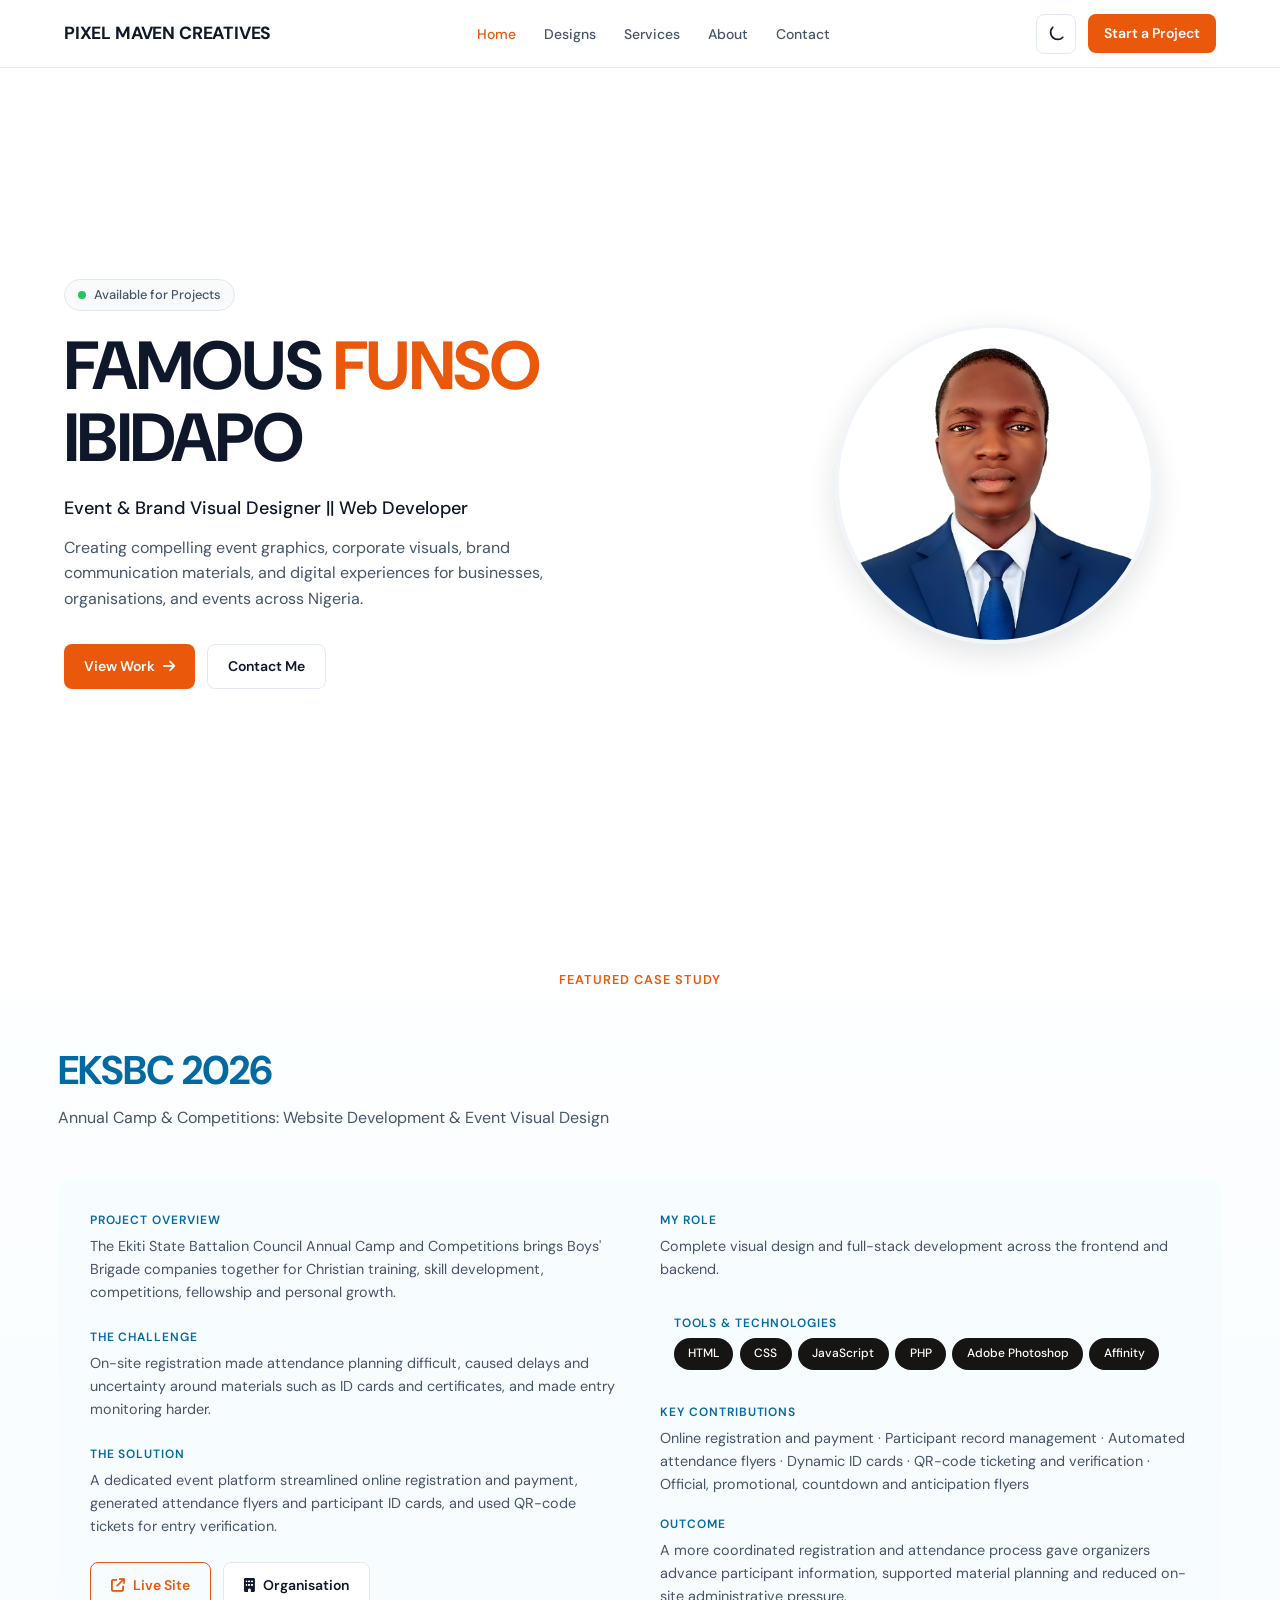
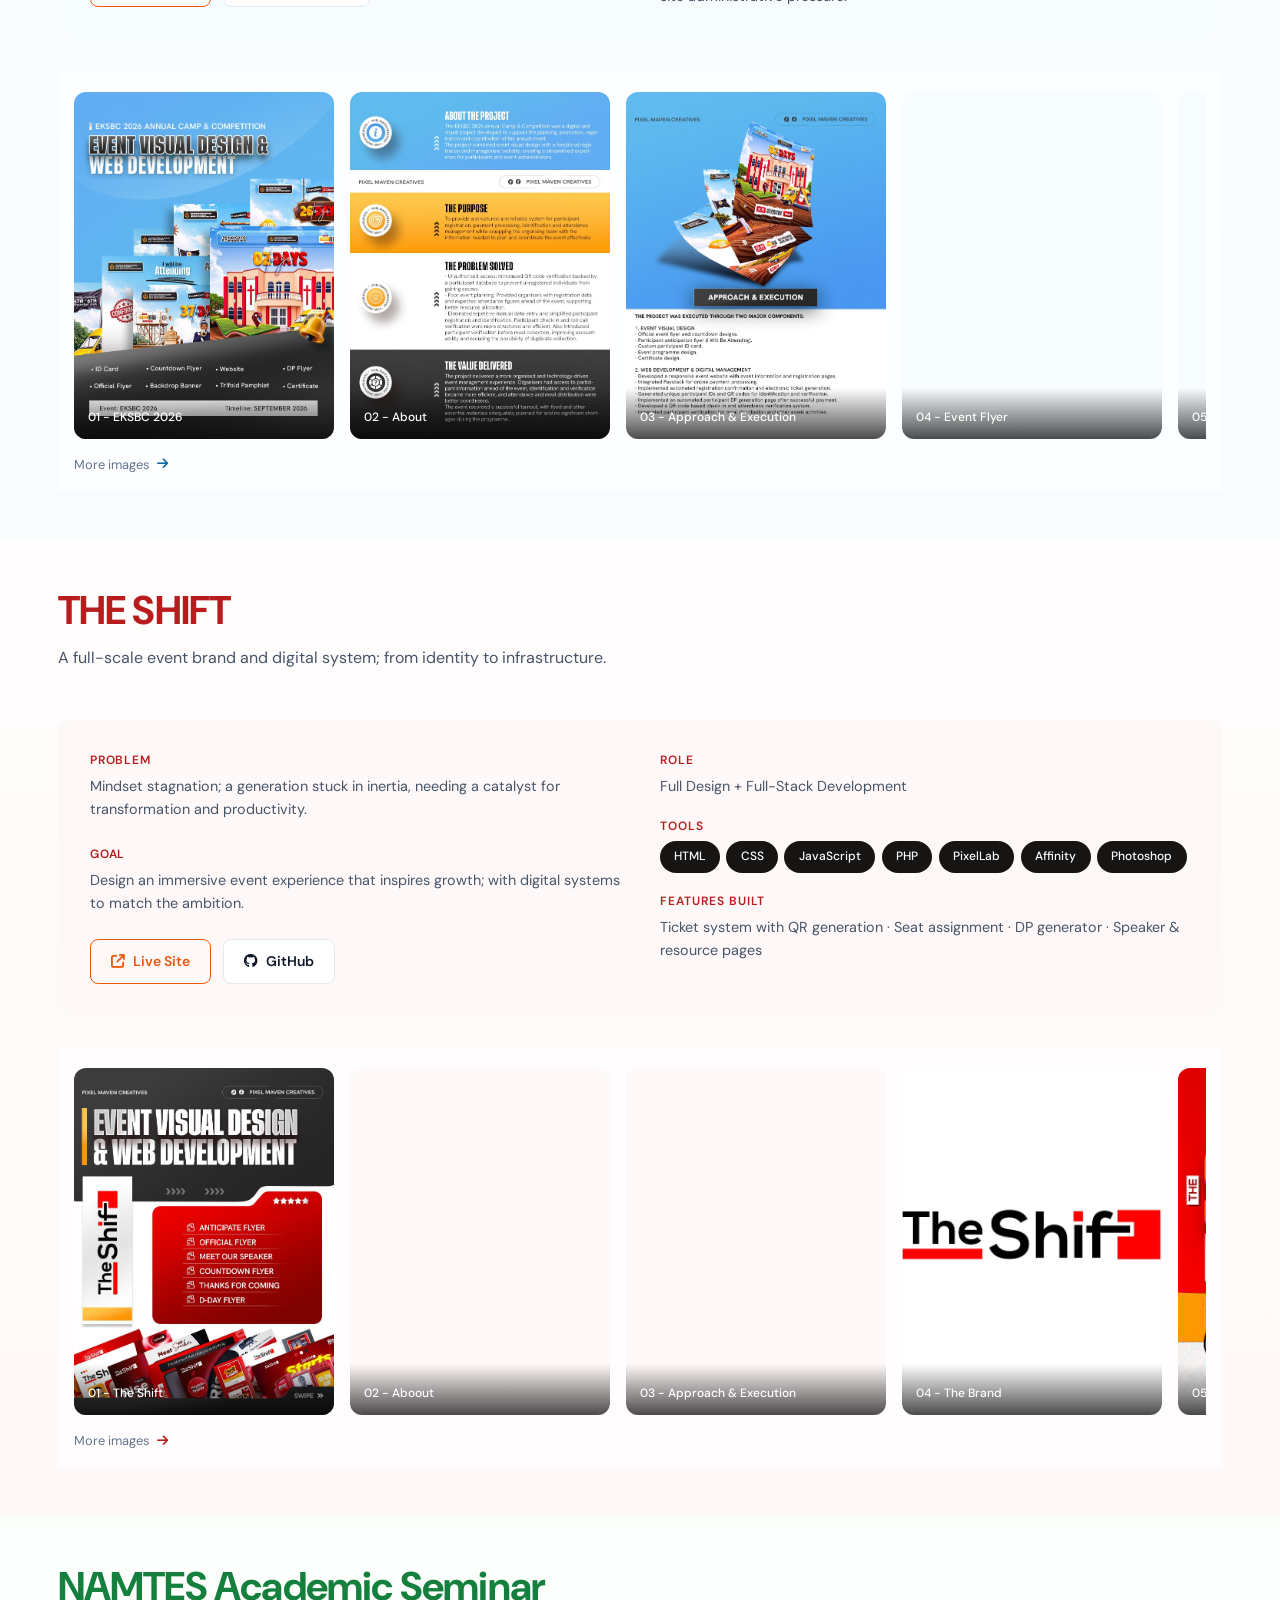
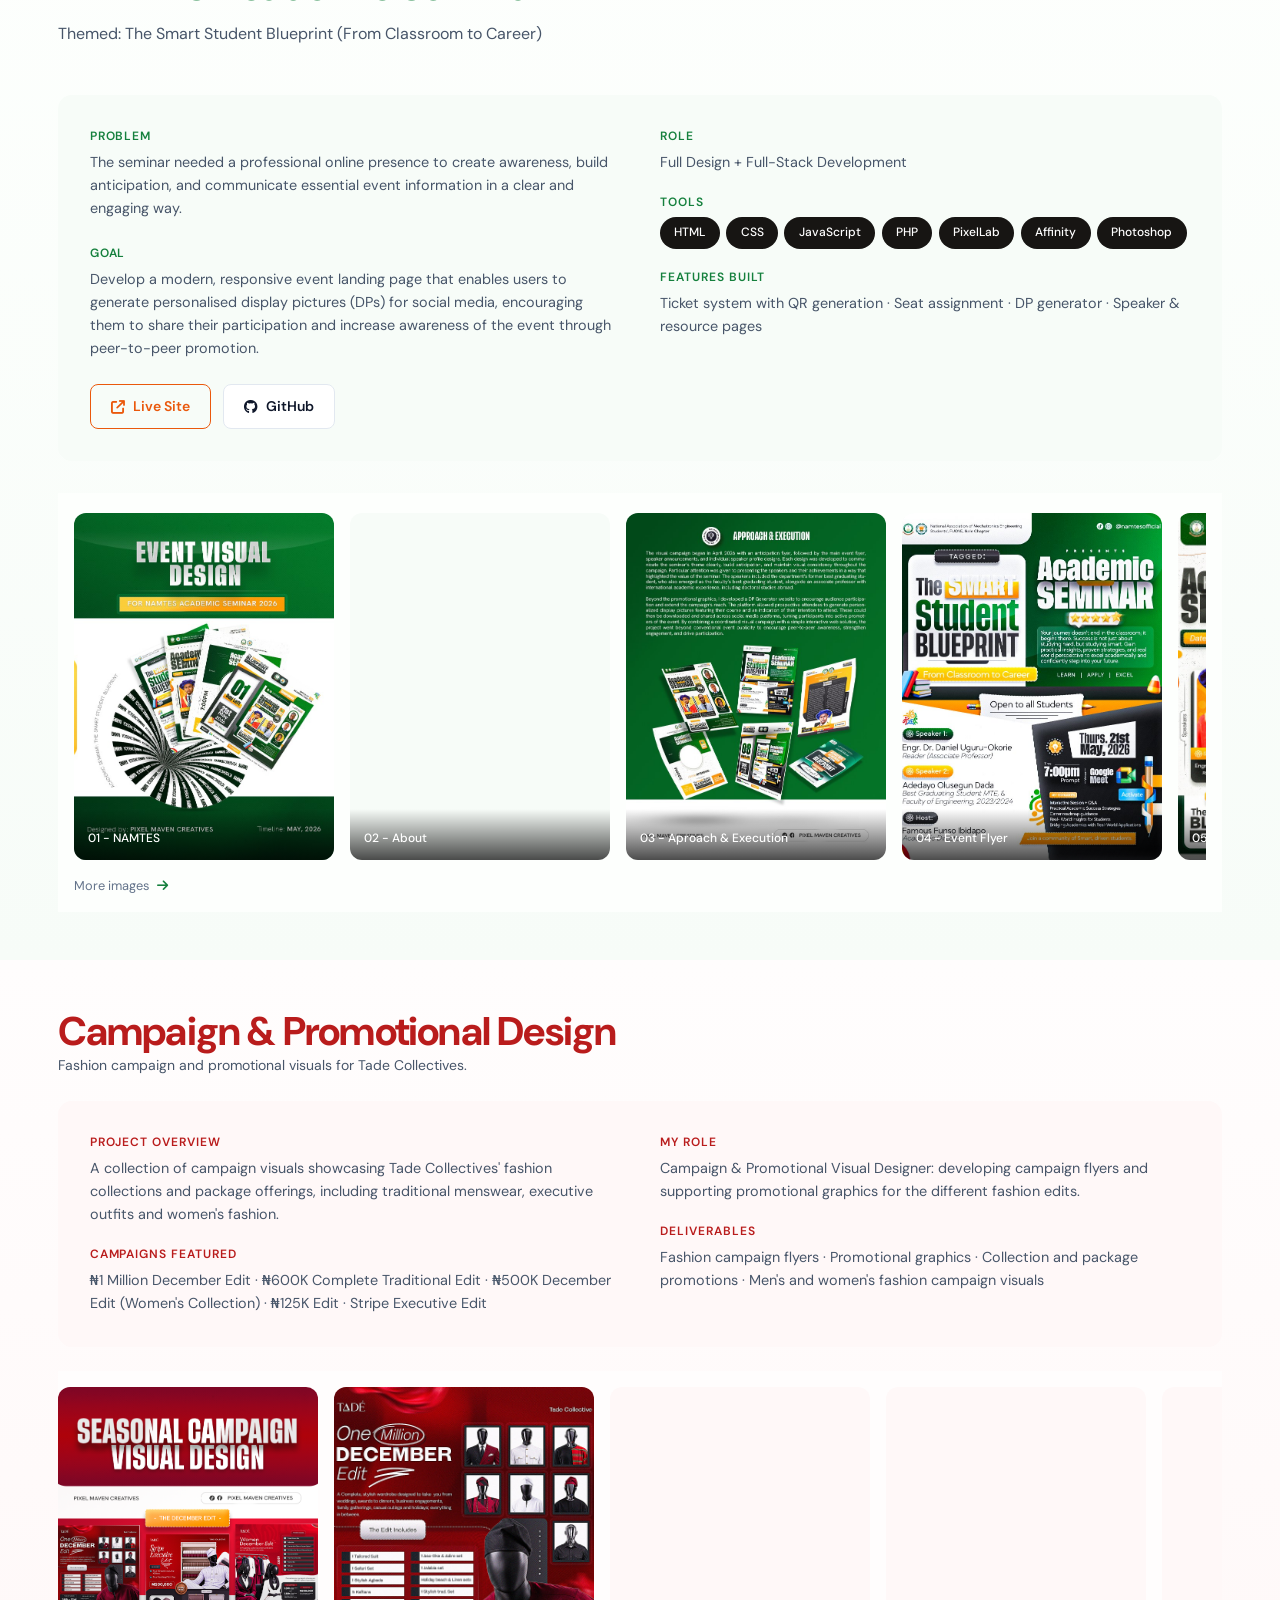
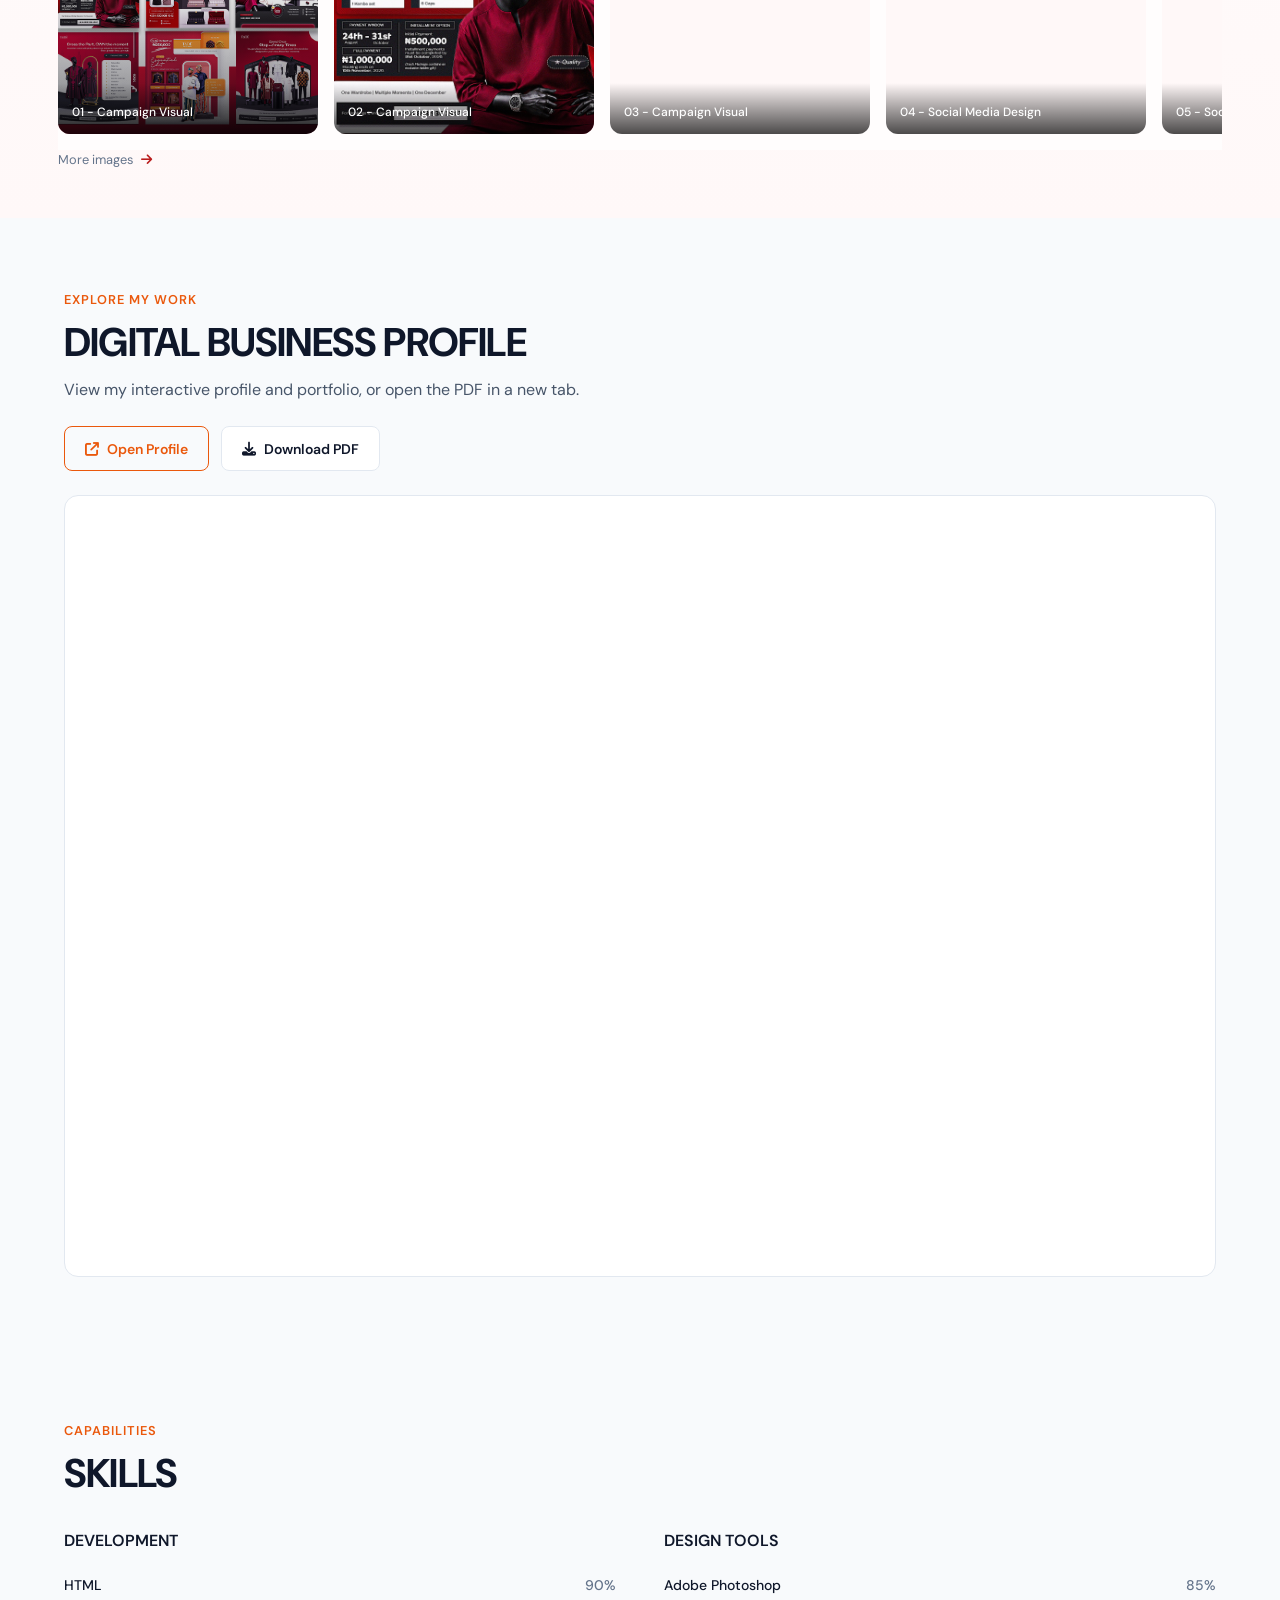
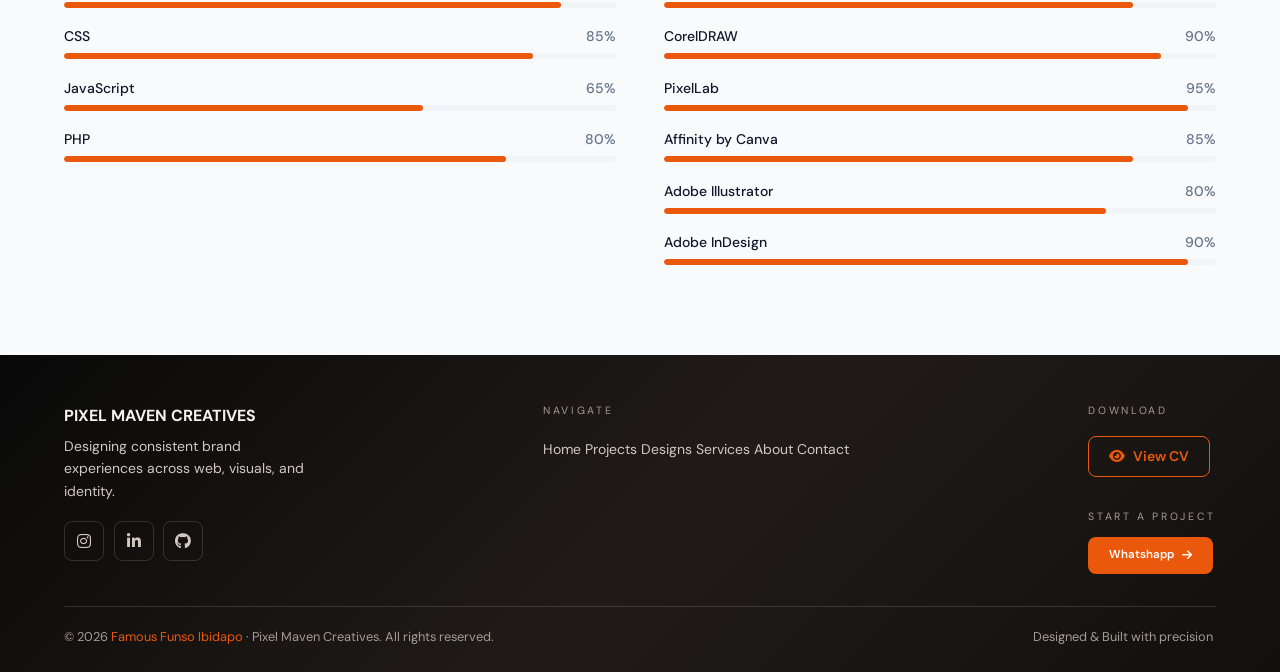
==== commit 7ee55d48: "Refactor project case sections for better structure" ====
--- a/index.html
+++ b/index.html
@@ -202,8 +202,10 @@
   <div class="section-label">Featured Case Study</div>
 
   <div class="project-case project-eksbc project-case-first">
-  <div class="section-title reveal">EKSBC 2026</div>
-  <div class="section-sub reveal">Annual Camp &amp; Competitions: Website Development &amp; Event Visual Design</div>
+  <div class="case-heading-band">
+    <div class="section-title reveal">EKSBC 2026</div>
+    <div class="section-sub reveal">Annual Camp &amp; Competitions: Website Development &amp; Event Visual Design</div>
+  </div>
 
   <div class="case-study-header" style="margin-top:3rem;">
     <div class="reveal-left">
@@ -270,8 +272,10 @@
   </div>
 
   <div class="project-case project-shift">
-  <div class="section-title reveal">THE SHIFT</div>
-  <div class="section-sub reveal">A full-scale event brand and digital system; from identity to infrastructure.</div>
+  <div class="case-heading-band">
+    <div class="section-title reveal">THE SHIFT</div>
+    <div class="section-sub reveal">A full-scale event brand and digital system; from identity to infrastructure.</div>
+  </div>
 
   <div class="case-study-header" style="margin-top:3rem;">
     <div class="reveal-left">
@@ -335,8 +339,10 @@
    <br>
    <br>
 <div class="project-case project-namtes">
-<div class="section-title reveal">NAMTES Academic Seminar</div>
-<div class="section-sub reveal">Themed: The Smart Student Blueprint (From Classroom to Career)</div>
+   <div class="case-heading-band">
+     <div class="section-title reveal">NAMTES Academic Seminar</div>
+     <div class="section-sub reveal">Themed: The Smart Student Blueprint (From Classroom to Career)</div>
+   </div>
 
 <div class="case-study-header" style="margin-top:3rem;">
   <div class="reveal-left">
@@ -1054,7 +1060,7 @@
     </div>
     <div>
       <div style="font-size:0.66rem;letter-spacing:0.25em;text-transform:uppercase;color:var(--text-dim);margin-bottom:1rem;">Navigate</div>
-      <div class="footer-nav-links" style="flex-direction:column;gap:0.7rem;">
+      <div class="footer-nav-links">
         <a href="#hero">Home</a>
         <a href="#projects">Projects</a>
         <a href="#designs">Designs</a>
@@ -1112,4 +1118,4 @@
 
 <script src="script.js"></script>
 </body>
-</html>+</html>
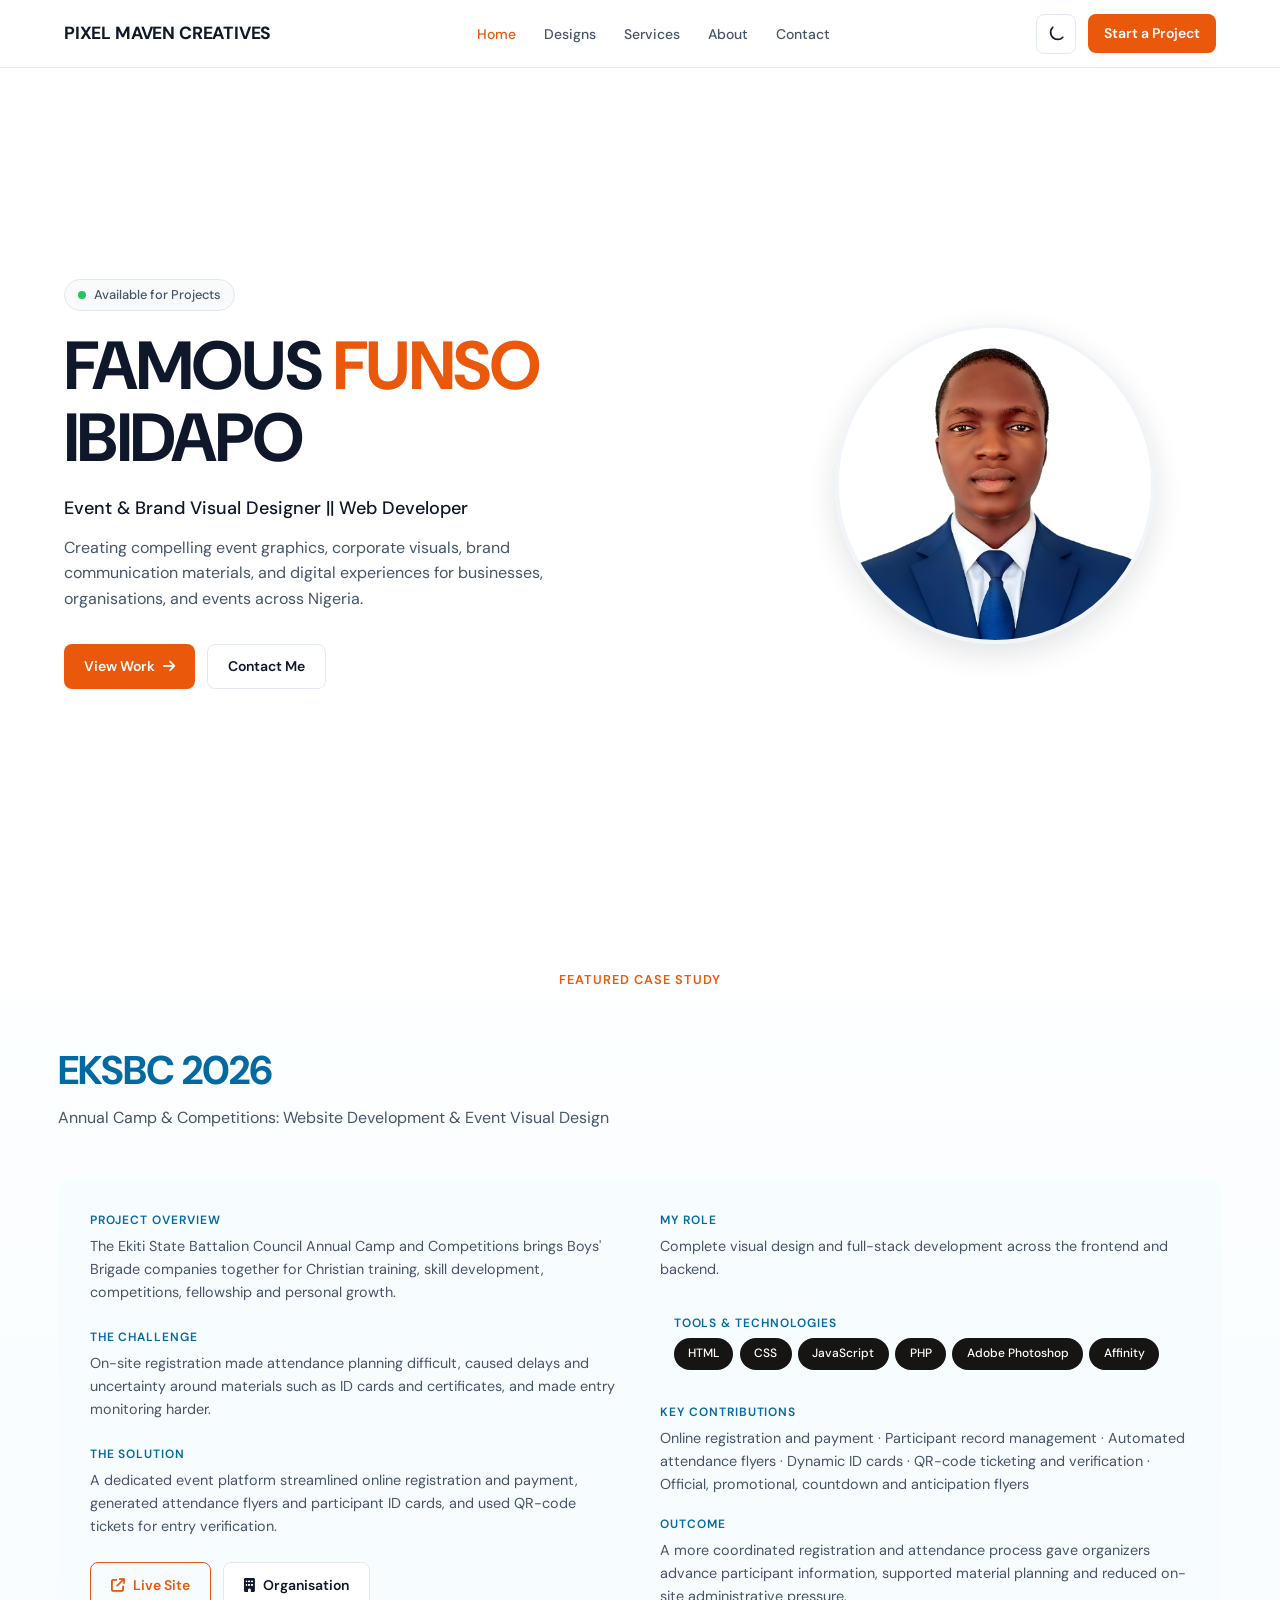
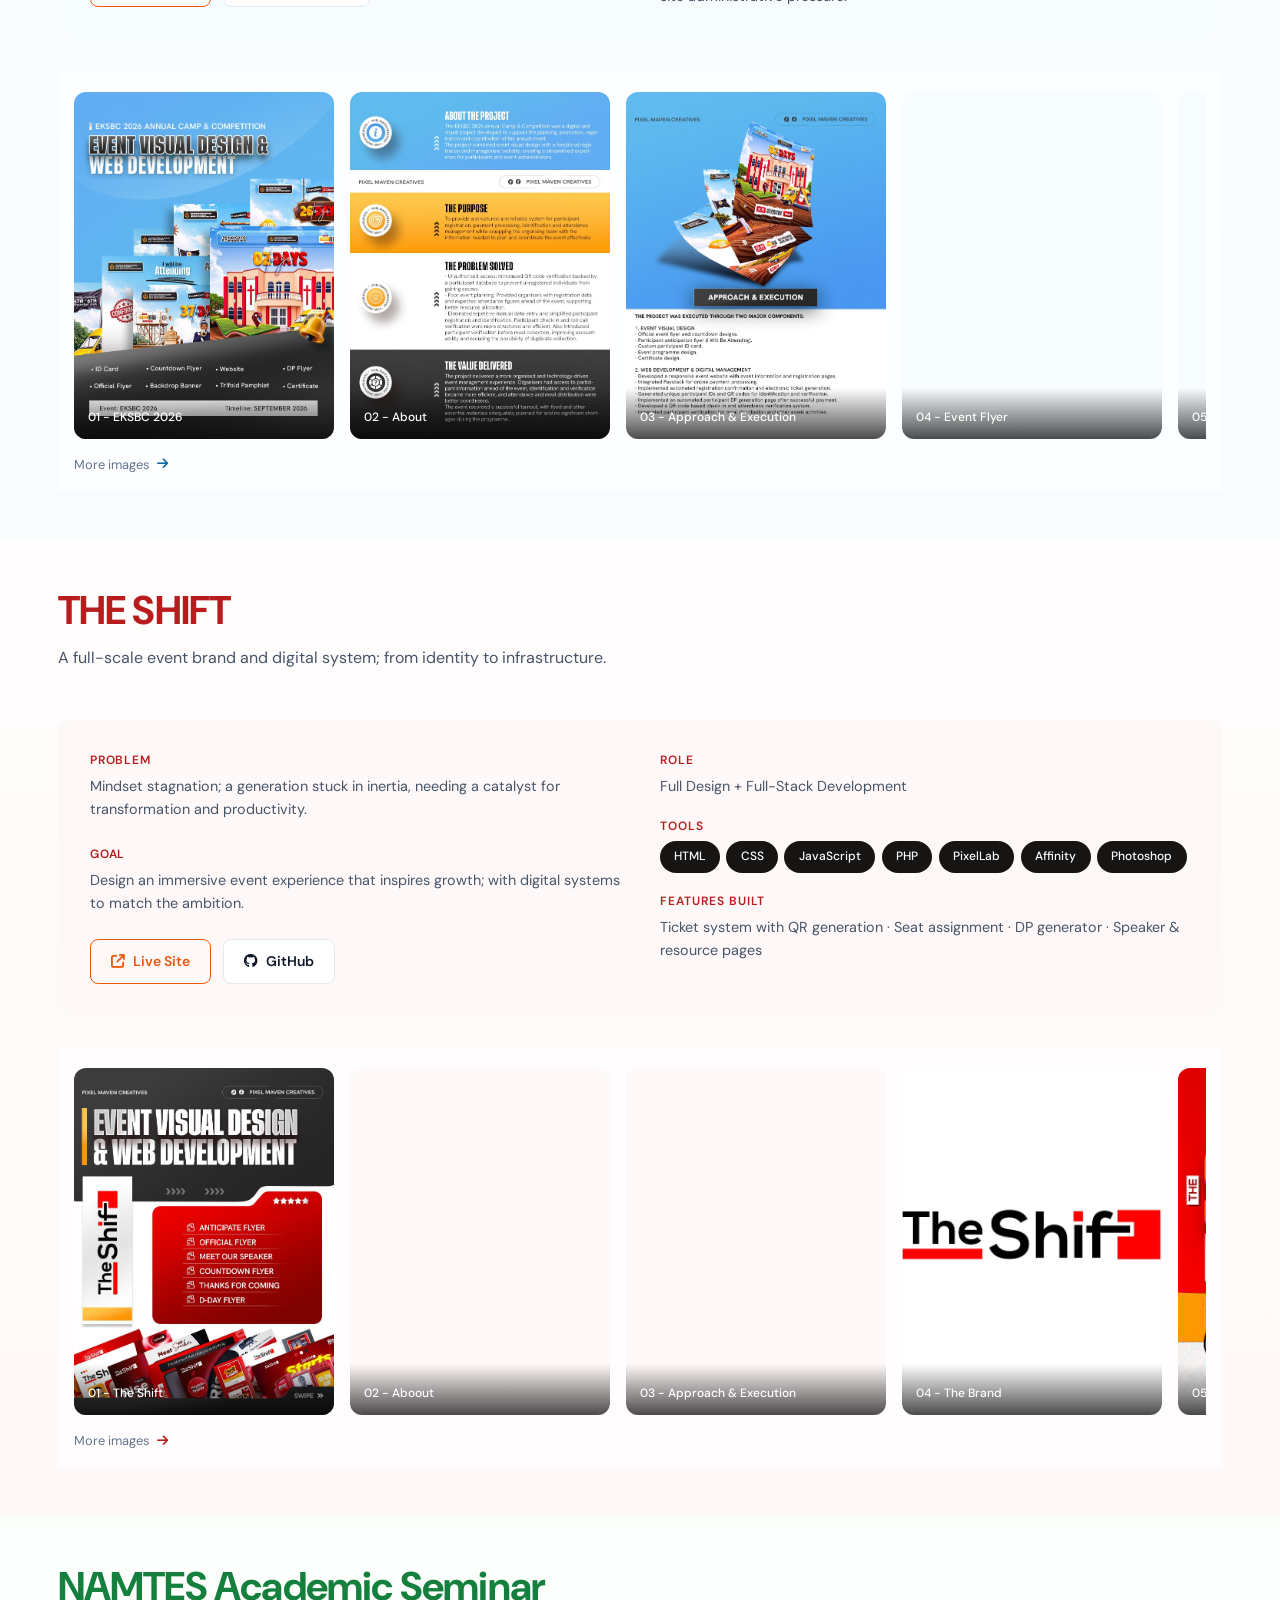
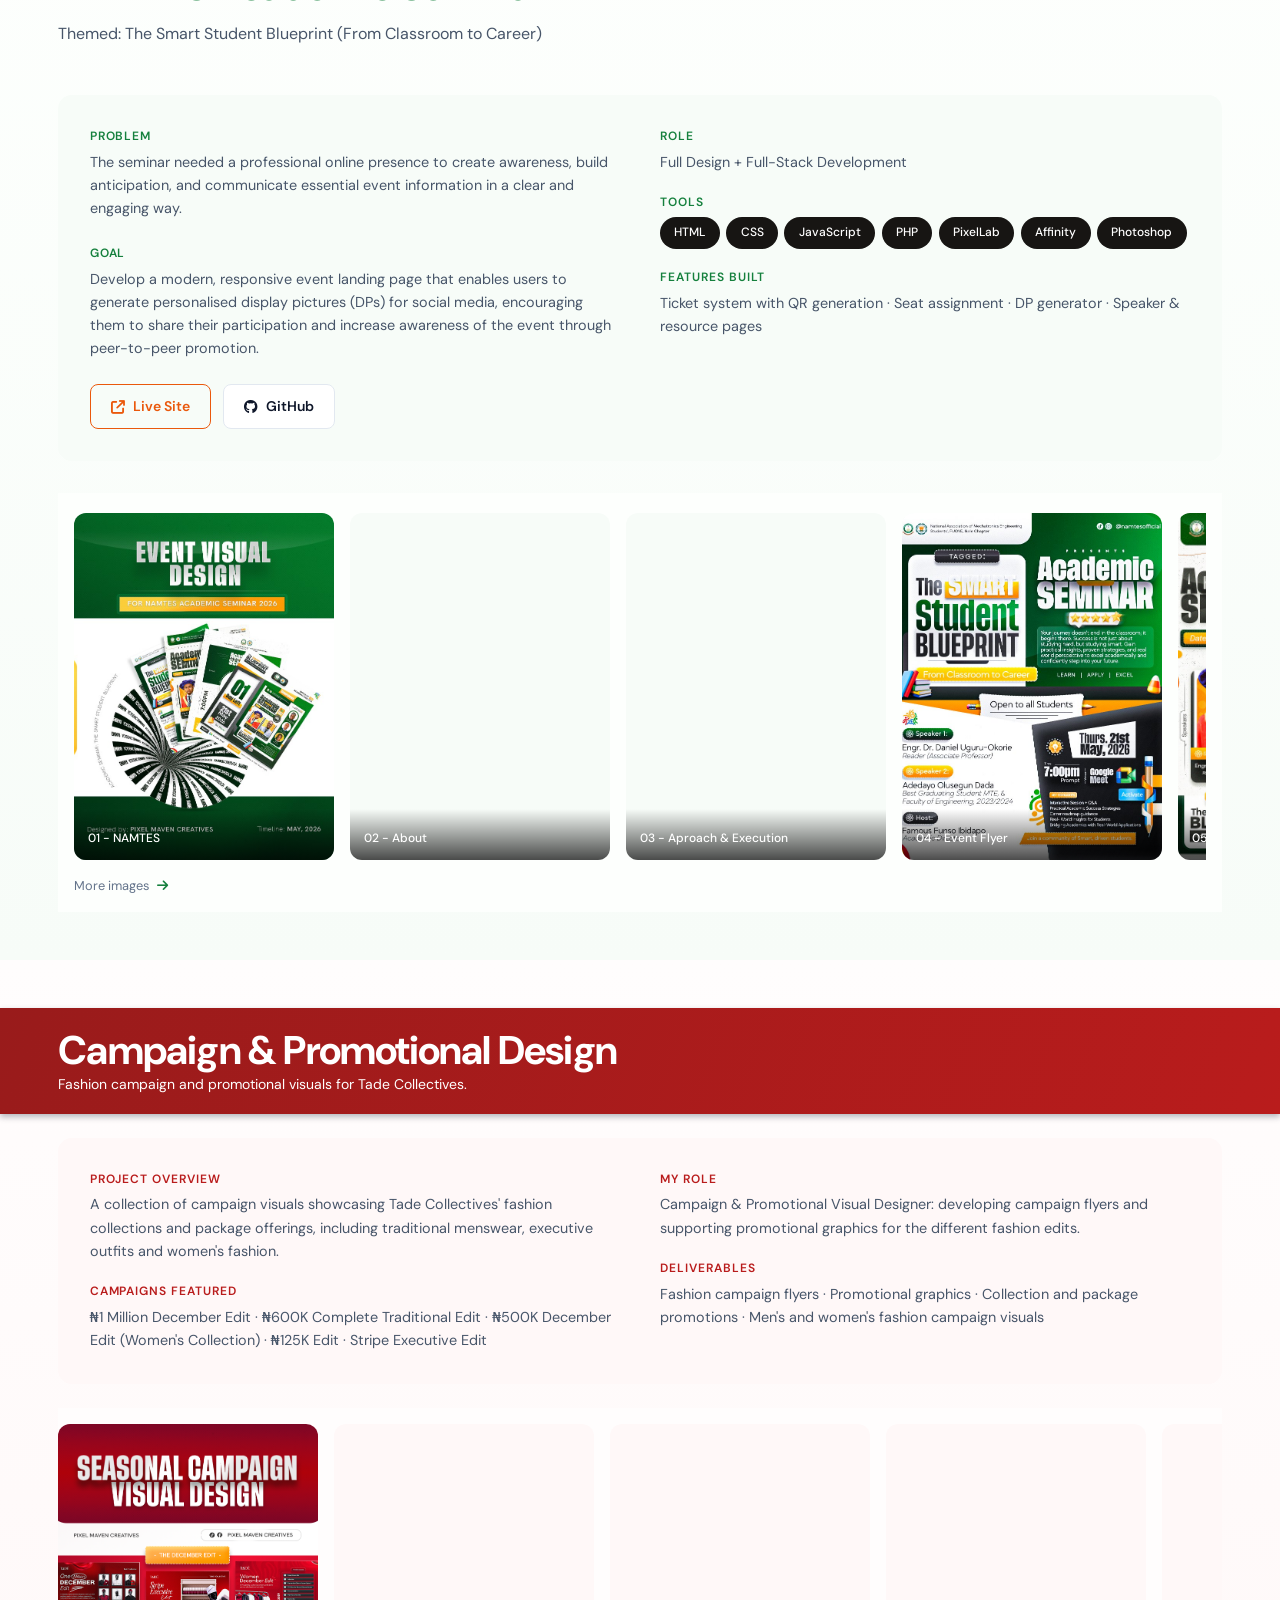
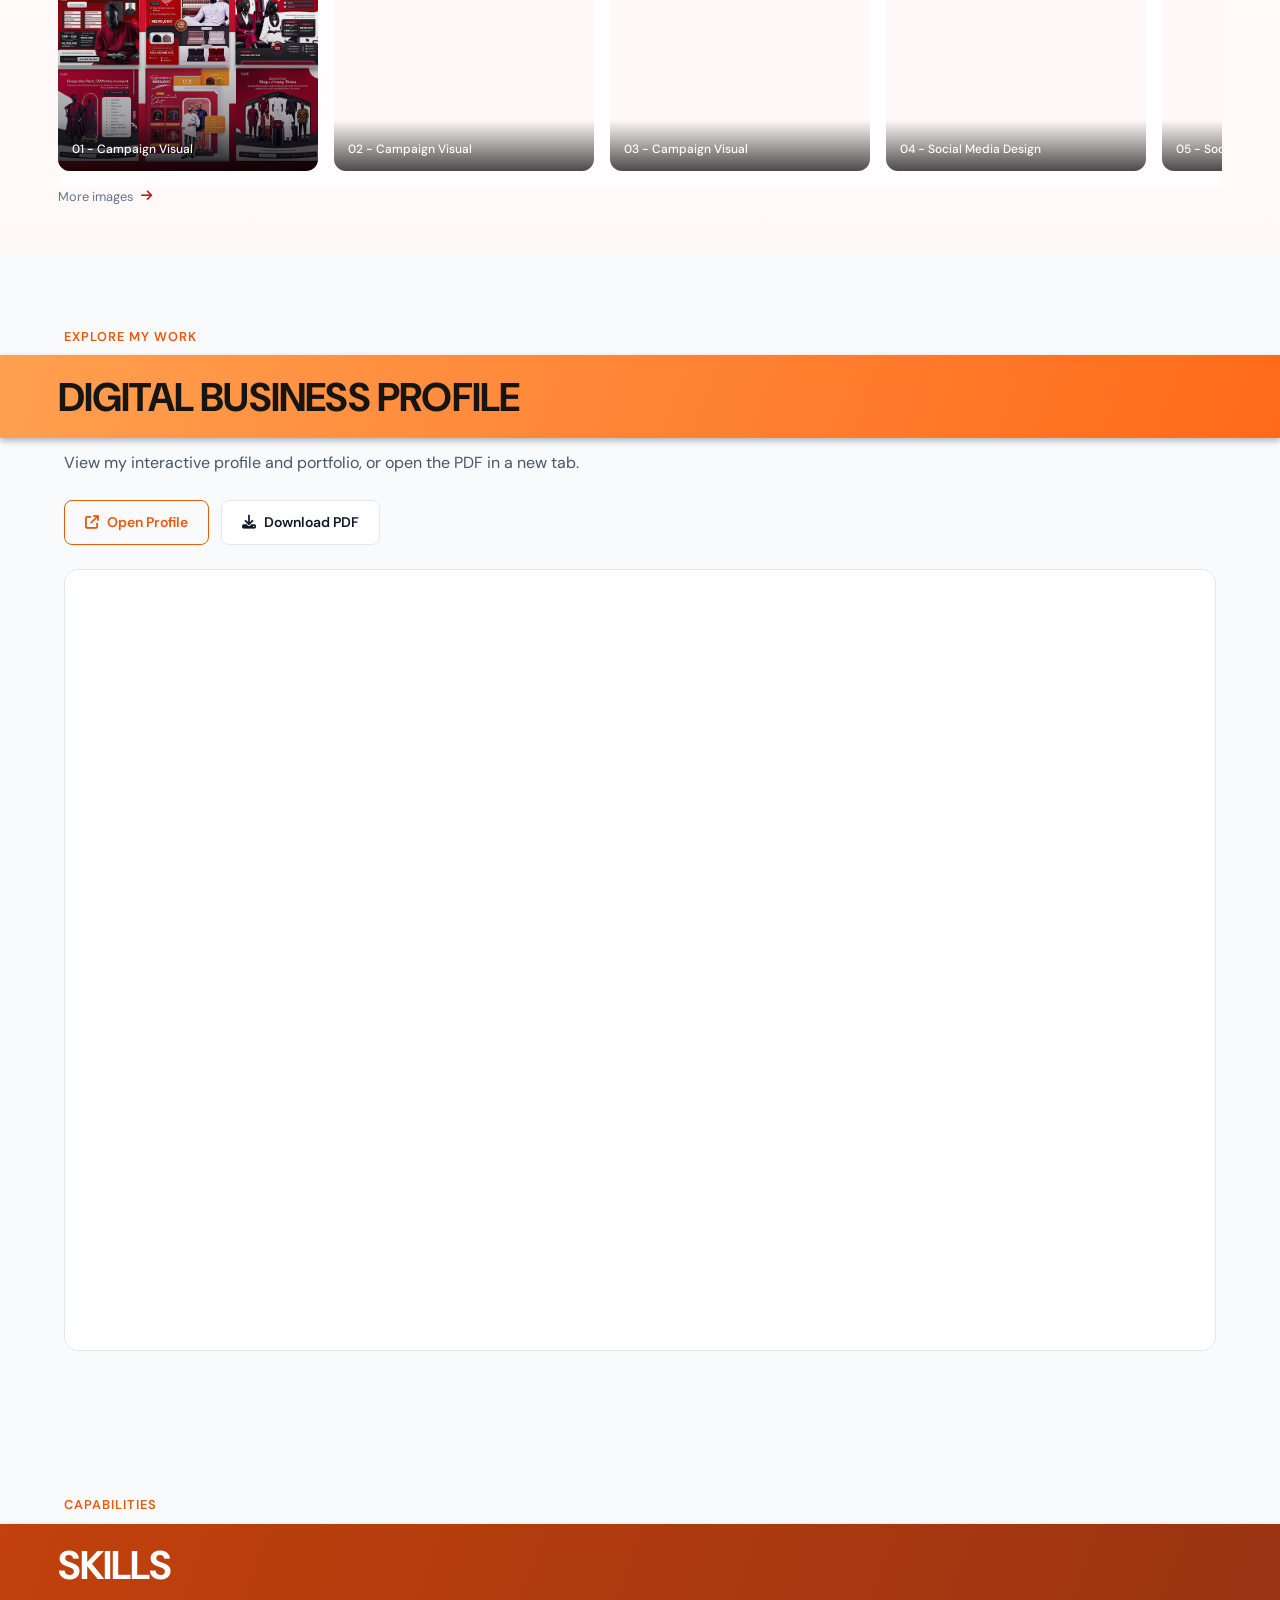
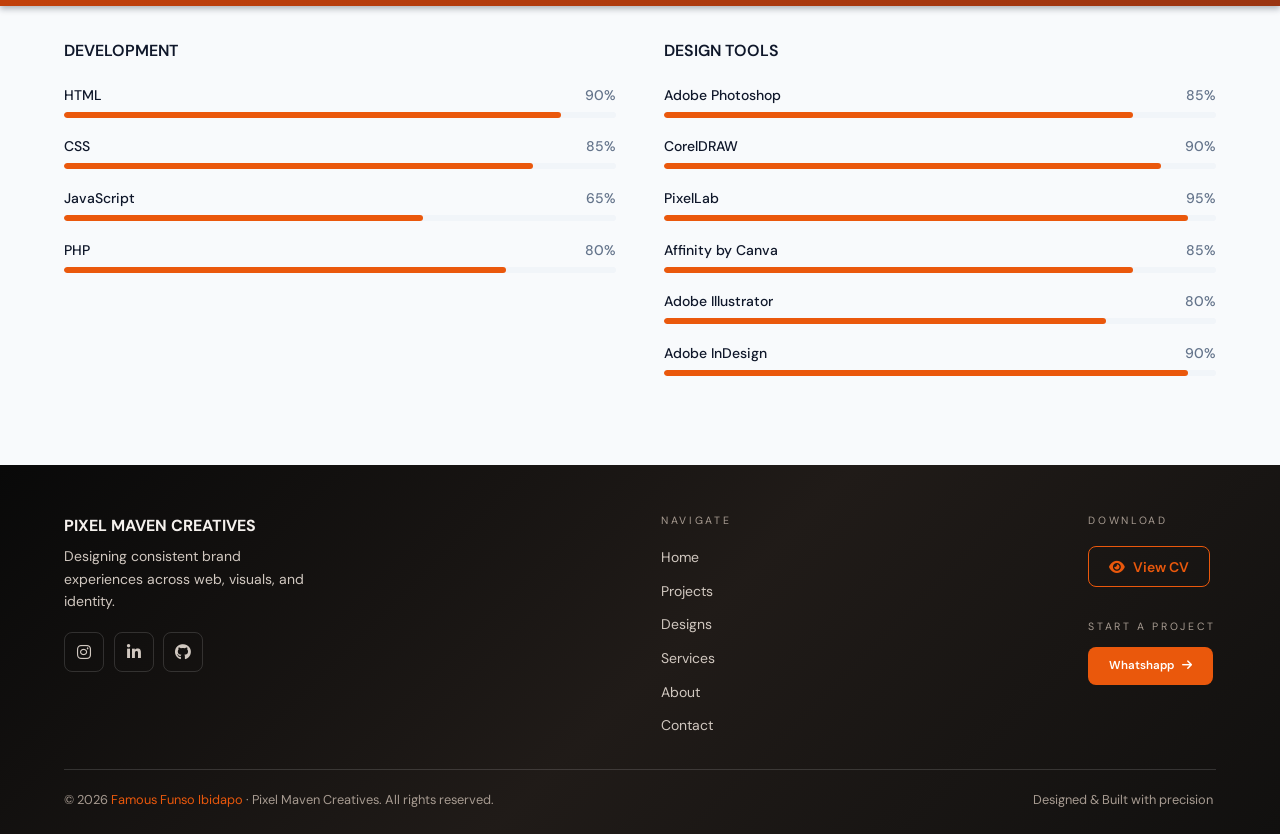
==== commit 517096cf: "Implement theme switching based on user preference Added a script to handle dark/light theme based o" ====
--- a/index.html
+++ b/index.html
@@ -5,6 +5,16 @@
 <meta name="google-site-verification" content="hGm3x51k2xwfCo3CudMogv5qcDW9ej8QgPy0dGPX6MQ" />
 <meta name="viewport" content="width=device-width, initial-scale=1.0" />
 <meta name="theme-color" content="#ffffff" />
+
+<script>
+  (function () {
+    var prefersDark = window.matchMedia('(prefers-color-scheme: dark)').matches;
+    document.documentElement.setAttribute('data-theme', prefersDark ? 'dark' : 'light');
+    if (prefersDark) {
+      document.querySelector('meta[name="theme-color"]').setAttribute('content', '#171615');
+    }
+  }());
+</script>
 
 <title>Famous Funso Ibidapo | Graphic Designer & Event Visual Designer in Nigeria</title>
 <meta name="description" content="Explore the portfolio of Famous Funso Ibidapo, a Nigeria-based creative graphic designer and event visual designer specialising in event branding, corporate visuals, conference materials, promotional graphics and digital media." />
@@ -202,10 +212,8 @@
   <div class="section-label">Featured Case Study</div>
 
   <div class="project-case project-eksbc project-case-first">
-  <div class="case-heading-band">
-    <div class="section-title reveal">EKSBC 2026</div>
-    <div class="section-sub reveal">Annual Camp &amp; Competitions: Website Development &amp; Event Visual Design</div>
-  </div>
+  <div class="section-title reveal">EKSBC 2026</div>
+  <div class="section-sub reveal">Annual Camp &amp; Competitions: Website Development &amp; Event Visual Design</div>
 
   <div class="case-study-header" style="margin-top:3rem;">
     <div class="reveal-left">
@@ -272,10 +280,8 @@
   </div>
 
   <div class="project-case project-shift">
-  <div class="case-heading-band">
-    <div class="section-title reveal">THE SHIFT</div>
-    <div class="section-sub reveal">A full-scale event brand and digital system; from identity to infrastructure.</div>
-  </div>
+  <div class="section-title reveal">THE SHIFT</div>
+  <div class="section-sub reveal">A full-scale event brand and digital system; from identity to infrastructure.</div>
 
   <div class="case-study-header" style="margin-top:3rem;">
     <div class="reveal-left">
@@ -339,10 +345,8 @@
    <br>
    <br>
 <div class="project-case project-namtes">
-   <div class="case-heading-band">
-     <div class="section-title reveal">NAMTES Academic Seminar</div>
-     <div class="section-sub reveal">Themed: The Smart Student Blueprint (From Classroom to Career)</div>
-   </div>
+   <div class="section-title reveal">NAMTES Academic Seminar</div>
+   <div class="section-sub reveal">Themed: The Smart Student Blueprint (From Classroom to Career)</div>
 
 <div class="case-study-header" style="margin-top:3rem;">
   <div class="reveal-left">
--- a/style.css
+++ b/style.css
@@ -577,24 +577,32 @@
 
 .project-eksbc{
   --case-accent:#0369a1;
+  --case-heading:linear-gradient(110deg,#075985,#0369a1);
+  --case-heading-text:#fff;
   --case-soft:#fcfeff;
   --case-strong:#f7fcff;
 }
 
 .project-shift{
   --case-accent:#b91c1c;
+  --case-heading:linear-gradient(110deg,#991b1b,#b91c1c);
+  --case-heading-text:#fff;
   --case-soft:#fffdfd;
   --case-strong:#fff8f8;
 }
 
 .project-namtes{
   --case-accent:#15803d;
+  --case-heading:linear-gradient(110deg,#166534,#15803d);
+  --case-heading-text:#fff;
   --case-soft:#fdfffd;
   --case-strong:#f7fcf8;
 }
 
 .campaign-case{
   --case-accent:#b91c1c;
+  --case-heading:linear-gradient(110deg,#991b1b,#b91c1c);
+  --case-heading-text:#fff;
   --case-soft:#fffdfd;
   --case-strong:#fff8f8;
   margin-left:calc(50% - 50vw);
@@ -623,12 +631,16 @@
   --case-soft:var(--bg-card);
   --case-strong:var(--bg-card2);
   --case-accent:var(--orange-light);
+  --case-heading:linear-gradient(110deg,#fff,#f1f5f9);
+  --case-heading-text:#171513;
 }
 
 [data-theme="dark"] .project-case{
   --case-soft:var(--bg-card);
   --case-strong:var(--bg-card2);
   --case-accent:var(--orange-light);
+  --case-heading:linear-gradient(110deg,#fff,#f1f5f9);
+  --case-heading-text:#171513;
   background:linear-gradient(180deg,var(--bg-base),var(--bg-card2));
 }
 
@@ -674,6 +686,55 @@
 .campaign-case .gallery-hint i,
 .project-case .gallery-hint i{
   color:var(--case-accent);
+}
+
+.project-case > .case-heading-band{
+  width:100vw;
+  margin-left:calc(50% - 50vw);
+  padding:1.15rem max(5%, calc(50vw - 600px));
+  background:var(--case-heading);
+  color:var(--case-heading-text);
+  box-shadow:0 3px 6px rgba(15,23,42,0.3);
+}
+
+.project-case > .case-heading-band .section-title,
+.project-case > .case-heading-band .section-sub{
+  color:var(--case-heading-text);
+}
+
+#digital-profile > .section-title,
+#skills > .section-title{
+  width:100vw;
+  margin-left:calc(50% - 50vw);
+  padding:1.15rem max(5%, calc(50vw - 600px));
+  background:linear-gradient(110deg,#c2410c,#9a3412);
+  color:#fff;
+  box-shadow:0 3px 6px rgba(15,23,42,0.3);
+}
+
+#digital-profile > .section-title{
+  background:linear-gradient(110deg,#ffa050,#ff6a1a);
+  color:#171513;
+}
+
+[data-theme="dark"] #digital-profile > .section-title,
+[data-theme="dark"] #skills > .section-title{
+  background:linear-gradient(110deg,#fff,#f1f5f9);
+  color:#171513;
+}
+
+.campaign-case .design-cat-header{
+  width:100vw;
+  margin-left:calc(50% - 50vw);
+  padding:1.15rem max(5%, calc(50vw - 600px));
+  background:var(--case-heading);
+  color:var(--case-heading-text);
+  box-shadow:0 3px 6px rgba(15,23,42,0.3);
+}
+
+.campaign-case .design-cat-header .section-title,
+.campaign-case .design-cat-header .design-cat-desc{
+  color:var(--case-heading-text);
 }
 
 .project-case .h-scroll-item{
@@ -1408,7 +1469,12 @@
 }
 
 [data-theme="dark"] footer{
-  background:linear-gradient(135deg,#171615 0%,#29211c 48%,#11100f 100%);
+  --text-primary:#171513;
+  --text-muted:#475569;
+  --text-dim:#64748b;
+  --bg-border:#e2e8f0;
+  background:#fff;
+  color:var(--text-primary);
 }
 
 .footer-main{
@@ -1429,6 +1495,12 @@
   max-width:240px;
   font-size:0.875rem;
   color:var(--text-muted);
+}
+
+.footer-nav-links{
+  display:flex;
+  flex-direction:column;
+  gap:0.7rem;
 }
 
 .footer-nav-links a{
@@ -1682,6 +1754,19 @@
     padding:1rem 1.2rem;
   }
 
+  .project-case > .case-heading-band{
+    padding:1rem 1.2rem;
+  }
+
+  #digital-profile > .section-title,
+  #skills > .section-title{
+    padding:1rem 1.2rem;
+  }
+
+  .campaign-case .design-cat-header{
+    padding:1rem 1.2rem;
+  }
+
   .design-cat-header{
     flex-direction:column;
     align-items:flex-start;
@@ -1719,4 +1804,4 @@
   .preloader-content{
     animation:none;
   }
-}+}
